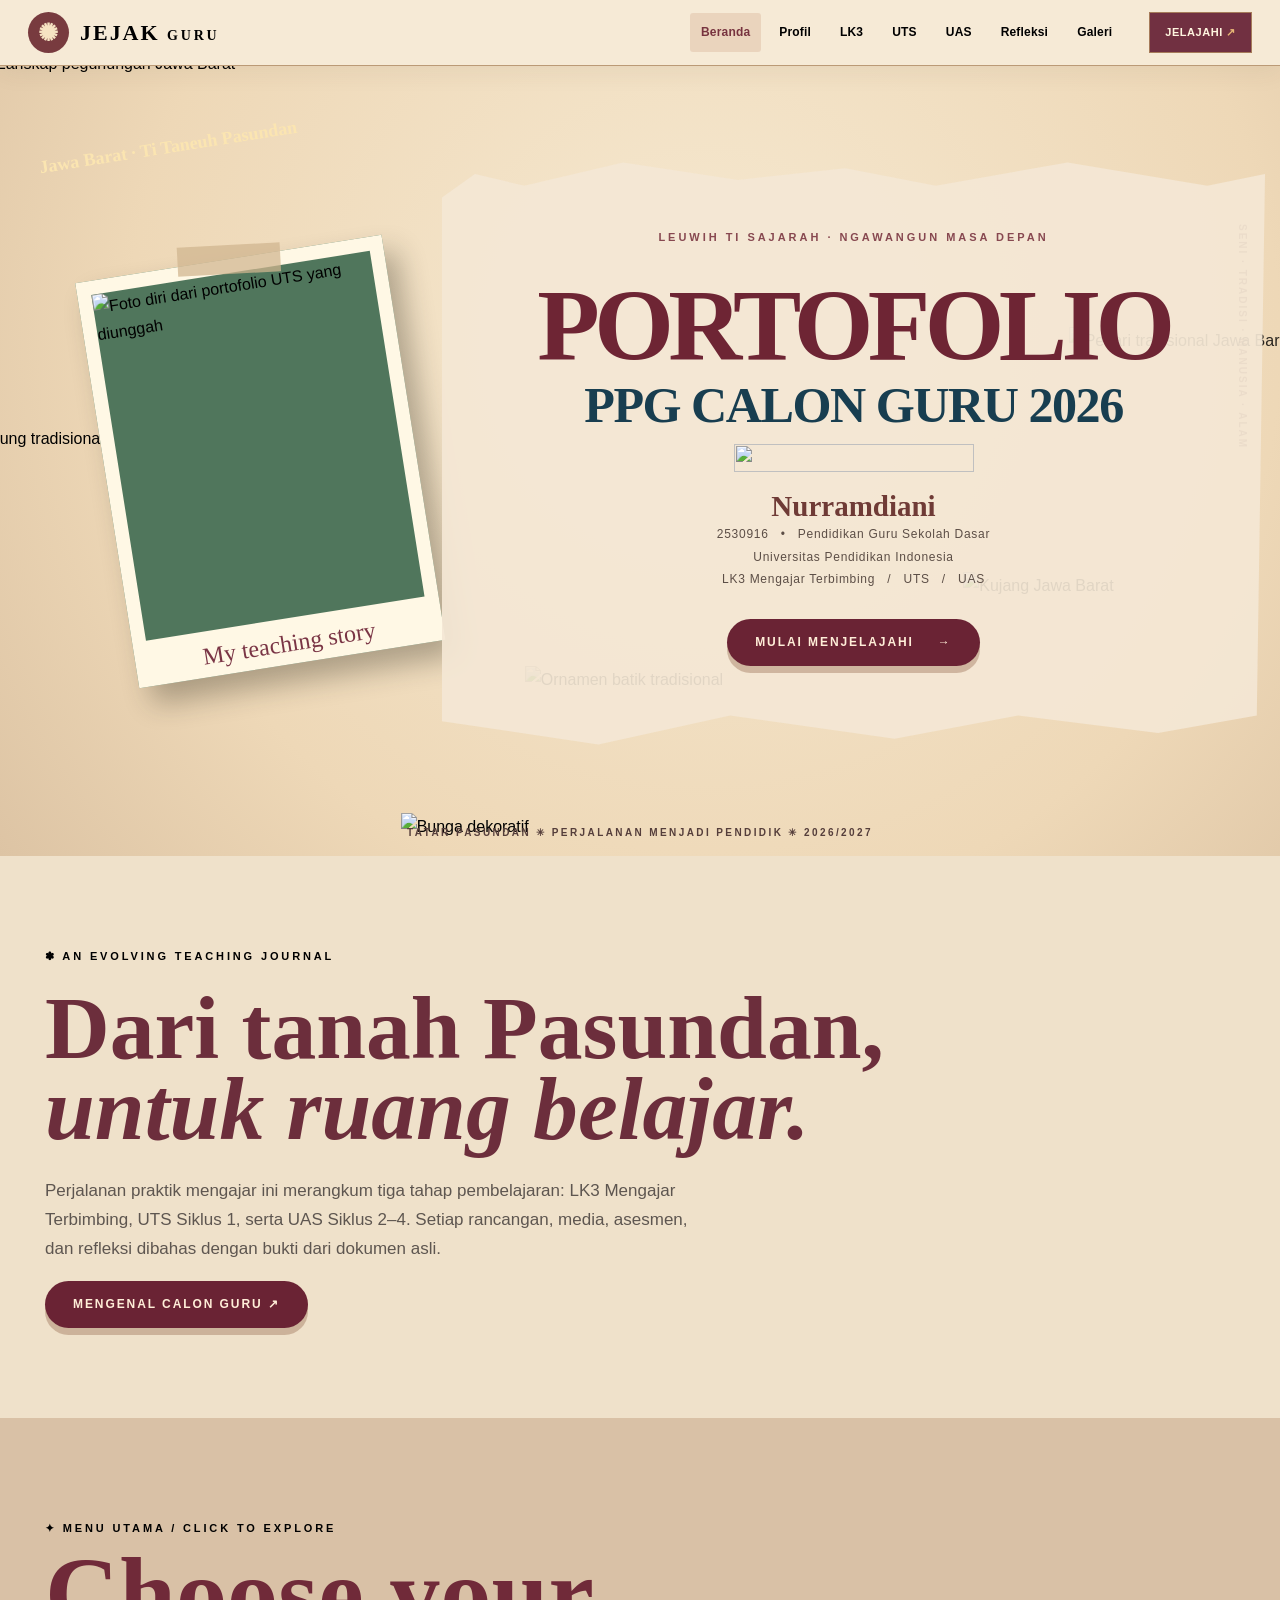
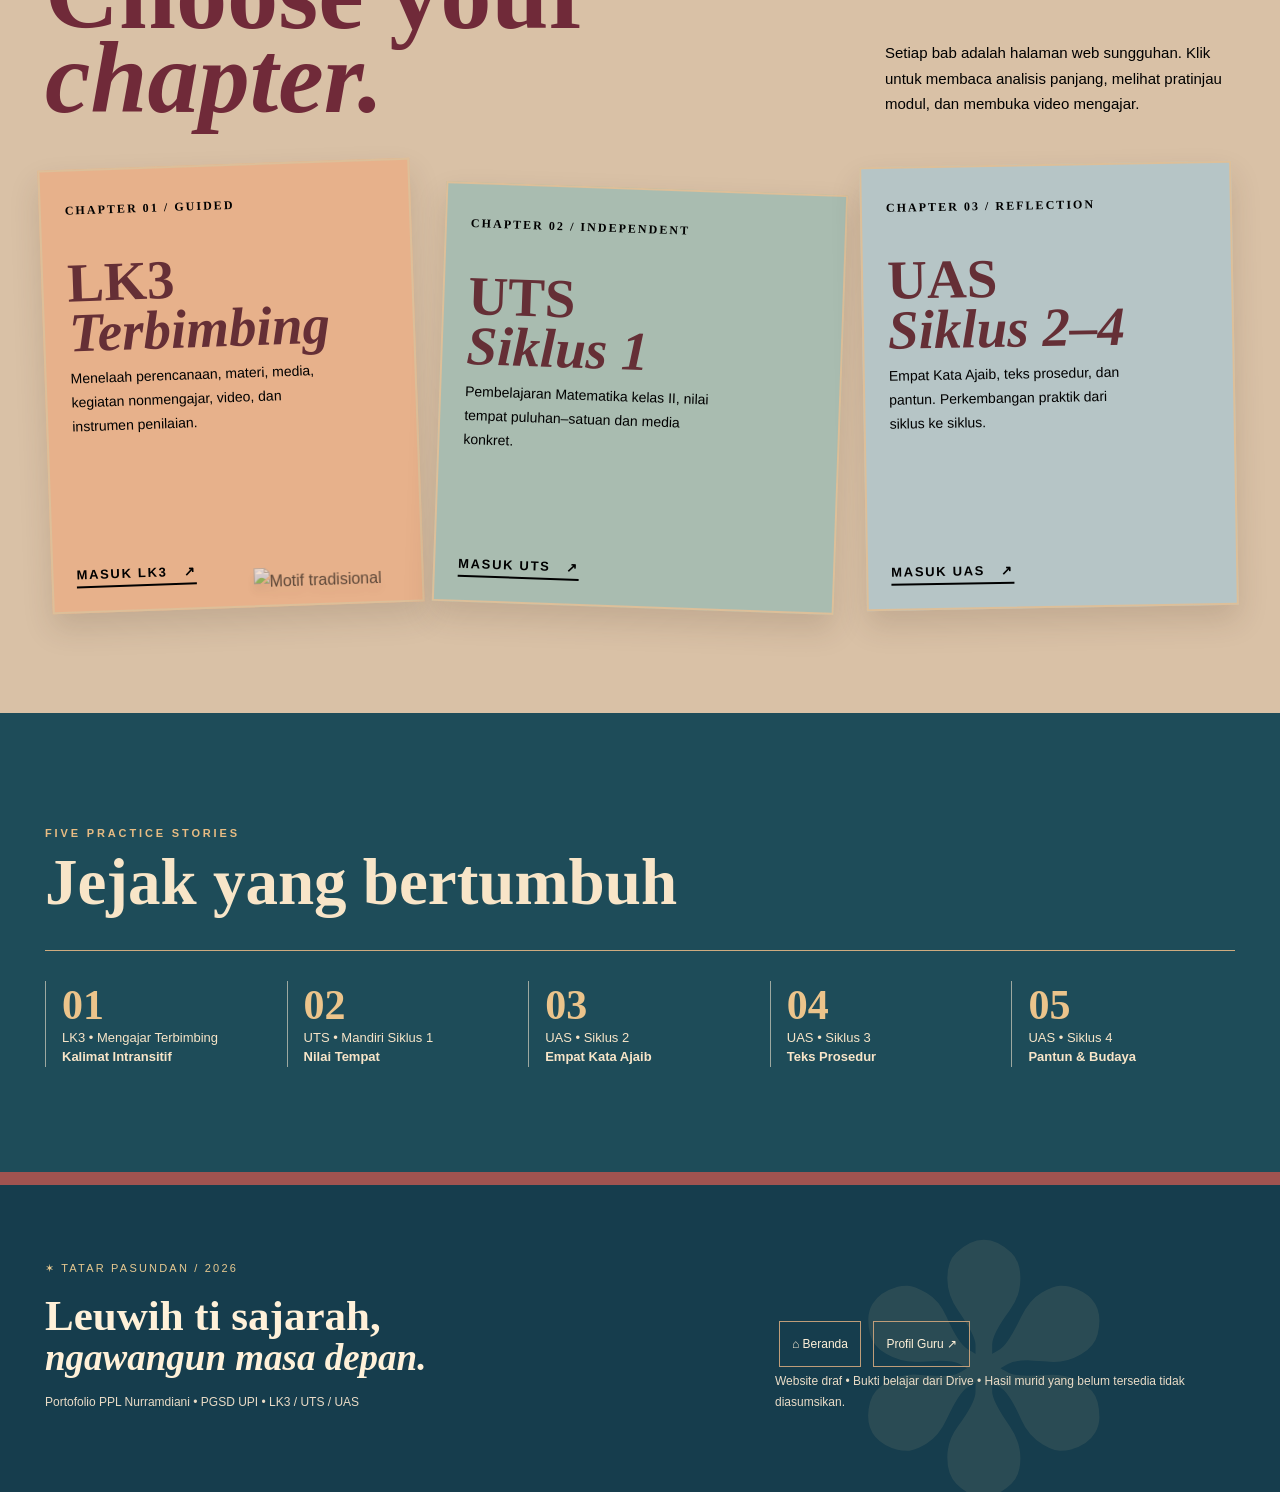
==== index.html @ 77c0ae10 "Add interactive LK3 UTS UAS portfolio site" ====
<!DOCTYPE html><html lang="id"><head><meta charset="utf-8"><meta name="viewport" content="width=device-width,initial-scale=1"><meta name="theme-color" content="#713041"><title>E-Portofolio Sunda LK3 UTS UAS | Nurramdiani</title><style>0,600;0,700;1,500;1,600;1,700&family=DM+Sans:wght@400;500;600;700;800&family=Caveat:wght@500;600;700&display=swap');
:root{--ink:#243a3d;--maroon:#713041;--red:#934d4a;--parch:#f4e6cf;--paper:#fbf3e5;--gold:#ca9f61;--teal:#0e5261;--sage:#91a48b;--navy:#183f54}*{box-sizing:border-box}html{scroll-behavior:smooth;scroll-padding-top:108px}body{margin:0;background:#e9d8c0;color:var(--ink);font-family:'DM Sans',Arial,sans-serif;line-height:1.7}a{color:inherit}button{cursor:pointer;font:inherit}h1,h2,h3,p{margin-top:0}h1,h2,h3{line-height:1.12}h1,h2{font-family:'Cormorant Garamond',Georgia,serif}.container{width:min(1190px,calc(100% - 64px));margin:auto}.masthead{position:sticky;z-index:100;top:0;background:#f7ebd8ef;border-bottom:1px solid #bb9a76;backdrop-filter:blur(15px);box-shadow:0 7px 25px #50372711}.nav-head{max-width:1420px;margin:auto;padding:12px 28px;display:flex;align-items:center;gap:26px}.site-brand{display:flex;align-items:center;gap:11px;font:700 22px Georgia,serif;text-decoration:none;letter-spacing:.09em;color:var(--maroon);white-space:nowrap}.site-brand small{color:var(--navy);font-size:14px;letter-spacing:.2em}.brand-symbol{width:41px;height:41px;border-radius:50%;display:grid;place-items:center;color:#f6e3c2;background:#783b3f;border:2px solid var(--gold);font-size:24px}.top-links{display:flex;margin-left:auto;align-items:center;gap:7px}.top-links a{font-size:12px;text-decoration:none;padding:9px 11px;border-radius:3px;letter-spacing:.015em;font-weight:700}.top-links a:hover,.top-links a.on{background:#ead4bd;color:#77333f}.nav-explore{font-weight:800;font-size:11px;letter-spacing:.05em;color:white;background:var(--maroon);padding:10px 15px;text-decoration:none;white-space:nowrap;border:1px solid #a67b5a}.nav-explore span{color:#e8b776}.mobile-toggle{display:none}.read-progress{height:3px;background:#b87a5e;transform-origin:left;transform:scaleX(0);position:fixed;z-index:200;left:0;right:0;top:66px;pointer-events:none}.site-footer{background:#163d4d;color:#fff1d9;padding:68px max(34px,calc((100vw - 1190px)/2));display:flex;gap:55px;justify-content:space-between;position:relative;overflow:hidden;border-top:13px solid #a05350}.site-footer:after{content:'✽';position:absolute;right:12%;top:-100px;font-size:340px;color:#e4cb9755;opacity:.3}.site-footer h3{font:600 43px/.93 'Cormorant Garamond',serif;margin:16px 0}.site-footer em{font-size:37px}.site-footer p{font-size:12px;max-width:460px;color:#eadcc7}.stamp{font-size:11px;letter-spacing:.2em;color:#e7c990}.footer-right{align-self:end;z-index:2}.footer-right a{display:inline-block;padding:12px;border:1px solid #bf9d79;text-decoration:none;font-size:12px;margin:4px}.back-top{position:fixed;bottom:24px;right:23px;z-index:40;width:45px;height:45px;border:1px solid #caac7a;background:var(--maroon);color:#fff4dc;border-radius:50%;font-size:22px;box-shadow:0 5px 18px #0003;opacity:0;pointer-events:none;transition:.25s}.back-top.visible{opacity:1;pointer-events:auto}
/* Cover: foreground elements taken separately from supplied Sunda PPTX */
.cover{min-height:min(790px,calc(100vh - 66px));position:relative;overflow:hidden;background:radial-gradient(circle at 55% 35%,#f6e9d1 0,#eed8b7 66%,#ddc4a4 100%);border-bottom:15px solid var(--maroon);isolation:isolate}.cover:before{content:'';position:absolute;inset:0;pointer-events:none;opacity:.27;background-image:url('assets/visual-01.webp');background-size:cover;z-index:-1}.cv-img{position:absolute;pointer-events:none;object-fit:contain}.cv-mountains{width:43%;left:-1.5%;top:-2%;max-height:370px;z-index:-1}.cv-cloud{width:42%;right:-1%;top:-4%;z-index:-1}.cv-angklung{left:-4.4%;bottom:-2.5%;height:57%;max-width:25%;z-index:1}.cv-dancer{right:-1%;bottom:-3%;height:70%;max-width:25%;z-index:1;opacity:.83}.cv-building{left:0;bottom:-4%;width:27%;z-index:1}.cv-flower{left:31.3%;bottom:2%;width:14%;max-height:240px;z-index:5}.cv-kujang{right:13%;bottom:1%;height:35%;z-index:1}.cv-batik{right:28%;bottom:-2%;width:31%;height:26%;z-index:0;object-fit:cover;mix-blend-mode:multiply}.cv-edge{position:absolute;top:9%;left:3%;font:600 18px 'Caveat',cursive;color:#fbe5b1;transform:rotate(-9deg);z-index:5}.cover-content{max-width:1330px;min-height:730px;display:grid;grid-template-columns:35% 65%;align-items:center;padding:90px 30px 45px;margin:auto;position:relative;z-index:3}.cover-portrait{width:310px;height:410px;max-width:90%;transform:rotate(-9deg) translate(15px,10px);border:14px solid #fff8e5;border-bottom-width:46px;background:#50765c;box-shadow:12px 18px 28px #2b271b55;position:relative;margin:auto}.cover-portrait:before{content:'';position:absolute;top:-28px;left:32%;height:29px;width:103px;background:#d1b68fbb;transform:rotate(6deg);z-index:2}.cover-portrait img{width:100%;height:100%;object-fit:cover;object-position:center}.cover-portrait figcaption{position:absolute;left:0;right:0;bottom:-39px;font:24px 'Caveat',serif;color:#7a3545;text-align:center}.cover-copy{position:relative;text-align:center;padding:35px 20px 54px;isolation:isolate}.cover-copy:before{position:absolute;content:'';inset:-25px -15px;background:#f5e8d5eb;z-index:-1;clip-path:polygon(0 6%,4% 2%,10% 4%,22% 0,36% 3%,49% 1%,60% 4%,76% 0,93% 4%,100% 2%,99% 95%,87% 98%,70% 95%,55% 99%,35% 95%,19% 100%,0 96%)}.cover-copy .kicker{font:700 11px 'DM Sans',sans-serif;letter-spacing:.27em;color:#874850}.cover-copy h1{font:700 clamp(65px,8vw,126px)/.8 'Cormorant Garamond',Georgia,serif;color:#6e2534;letter-spacing:-.055em;margin:35px 0 3px}.cover-copy h1 strong{display:block;font-weight:600;color:#183e50;font-size:.49em;line-height:1.1;letter-spacing:-.03em;margin-top:11px}.divider-art{height:28px;width:240px;max-width:80%;margin:8px auto 18px;object-fit:contain}.cover-name{font:600 29px 'Cormorant Garamond',serif;color:#6f3b36;margin:0}.cover-line{font-size:12px;line-height:1.9;margin:0;color:#5c4e46;letter-spacing:.06em}.primary-button{display:inline-flex;align-items:center;justify-content:center;gap:24px;background:#6a2334;color:#ffeed8;border:2px solid var(--gold);font-weight:700;text-decoration:none;border-radius:50px;padding:13px 28px;font-size:12px;letter-spacing:.16em;box-shadow:0 7px 0 #976d5266;transition:transform .2s}.primary-button:hover{transform:translateY(-4px)}.cover-copy .primary-button{margin-top:28px}.cover-stamp{position:absolute;right:2.5%;top:20%;font:700 10px/1.1 'DM Sans',sans-serif;letter-spacing:.2em;color:#81594a;writing-mode:vertical-rl}.cover-ribbon{position:absolute;bottom:15px;left:50%;transform:translateX(-50%);font-size:10px;letter-spacing:.24em;font-weight:700;color:#553e3b;z-index:6}
/* Homepage: real magazine-style chapters */
.section-kicker{font-size:11px;font-weight:800;letter-spacing:.26em;color:var(--maroon);text-transform:uppercase}.intro-section{position:relative;padding:85px 0 90px;background:#efe1ca;overflow:hidden}.intro-section h2{font-size:clamp(54px,7vw,90px);line-height:.9;color:#6c2e3c;margin:20px 0 28px}.intro-section h2 em{color:var(--teal)}.intro-section .intro-line{max-width:650px;font-size:17px;color:#5e5650}.intro-section .side-image{position:absolute;width:360px;right:-65px;bottom:-55px;opacity:.6;transform:rotate(-8deg)}.chapter-board{padding:95px 0 105px;position:relative;overflow:hidden;background:#d9c1a6}.chapter-board:before{content:'';position:absolute;inset:0;background:url('assets/visual-02.webp') center/cover;opacity:.25}.chapter-board .container{position:relative;z-index:2}.board-top{display:flex;align-items:end;justify-content:space-between;gap:40px;margin-bottom:32px}.board-top h2{font-size:clamp(56px,8vw,106px);line-height:.82;color:#702a39;margin:12px 0}.board-top p{max-width:350px;font-size:15px}.chapter-cards{display:grid;grid-template-columns:1fr 1.08fr 1fr;gap:22px}.chapter-card{display:block;text-decoration:none;min-height:420px;padding:24px;position:relative;overflow:hidden;isolation:isolate;transition:transform .25s;box-shadow:0 15px 30px #3b281d25;border:2px solid #ddbf99}.chapter-card:hover{transform:translateY(-8px) rotate(0deg)!important}.chapter-card:nth-child(1){background:#e7b18b;transform:rotate(-2deg)}.chapter-card:nth-child(2){background:#a9bcb0;transform:rotate(2deg);margin-top:24px}.chapter-card:nth-child(3){background:#b6c5c6;transform:rotate(-1deg)}.chapter-card .card-no{font:700 12px 'DM Sans';letter-spacing:.17em;position:relative;z-index:3}.chapter-card h3{font:700 clamp(46px,4.3vw,70px)/.9 'Cormorant Garamond',Georgia,serif;color:#652f36;margin:36px 0 10px;position:relative;z-index:3}.chapter-card h3 em{color:var(--navy)}.chapter-card p{font-size:14px;max-width:245px;position:relative;z-index:3}.chapter-card .card-arrow{position:absolute;bottom:23px;left:23px;font-size:13px;letter-spacing:.13em;font-weight:800;z-index:3;border-bottom:2px solid currentColor}.chapter-card img{position:absolute;object-fit:contain;pointer-events:none;opacity:.85}.chapter-card:nth-child(1) img{right:-34px;bottom:10px;width:55%;filter:drop-shadow(0 8px 4px #573d251b)}.chapter-card:nth-child(2) img{right:-38px;bottom:-35px;width:75%}.chapter-card:nth-child(3) img{right:-56px;bottom:-28px;width:81%}.timeline-section{background:#1e4c59;color:#f8e5c8;padding:105px 0;position:relative;overflow:hidden}.timeline-section:before{content:'';position:absolute;width:450px;height:450px;right:-160px;top:-140px;background:url('assets/visual-03.webp') center/contain no-repeat;opacity:.62}.timeline-section h2{font:600 65px 'Cormorant Garamond';margin:0 0 30px}.timeline{border-top:1px solid #cfab7f;display:grid;grid-template-columns:repeat(5,1fr);gap:18px;padding-top:30px}.timeline a{text-decoration:none;border-left:1px solid #9da8a0;padding:0 16px}.timeline a b{font:600 42px 'Cormorant Garamond';display:block;color:#ecc48b}.timeline a span{font-size:13px;line-height:1.45;display:block}.timeline a:hover{color:#f4bd73}
/* Overview */
.overview-hero{position:relative;min-height:390px;overflow:hidden;display:flex;align-items:center;background:#ded6bf}.overview-hero:before{content:'';position:absolute;inset:0;background:url('assets/visual-04.webp') center/cover;opacity:.37}.overview-hero .container{position:relative;z-index:2;padding:82px 0}.overview-hero h1{font-size:clamp(64px,9vw,121px);color:#762d3d;line-height:.84;margin:20px 0}.overview-hero h1 em{color:#1c5260;font-size:.76em}.overview-hero p{max-width:650px}.overview-cloud{position:absolute;right:-70px;top:-120px;width:min(42vw,600px);opacity:.7}.overview-menu{padding:70px 0 100px;background:#f0e0c7}.overview-menu .menu-grid{display:grid;grid-template-columns:repeat(2,1fr);gap:24px}.overview-menu .menu-tile{text-decoration:none;background:#fff4de;border:1px solid #b79a70;min-height:230px;position:relative;display:flex;align-items:start;flex-direction:column;padding:25px 28px;box-shadow:6px 8px 0 #8c6a4a26;transition:transform .2s;overflow:hidden}.overview-menu .menu-tile:hover{transform:translateY(-5px)}.overview-menu .menu-tile::before{content:'';position:absolute;inset:0 0 auto;height:13px;background:repeating-linear-gradient(90deg,#aa5e5f 0 19px,#d9b19d 19px 38px)}.menu-tile .tile-n{font:700 12px 'DM Sans';color:#a65a4e;margin-top:17px}.menu-tile h3{font:600 47px/.92 'Cormorant Garamond';color:#742d3d;margin:15px 0 12px;max-width:380px}.menu-tile p{font-size:14px;color:#46534e;max-width:375px}.menu-tile img{position:absolute;width:105px;right:-10px;bottom:-13px;opacity:.7}.overview-explainer{background:#1b4c58;padding:55px 0;color:#f6e5cc}.overview-explainer .container{display:grid;grid-template-columns:1fr 1fr;gap:60px}.overview-explainer h2{font-size:50px}.overview-explainer p{font-size:15px}
/* Long article pages */
.detail-hero{position:relative;min-height:440px;overflow:hidden;background:linear-gradient(120deg,#c6d2c6,#e8d9bf);isolation:isolate}.detail-hero:before{content:'';position:absolute;inset:0;background:url('assets/visual-05.webp') center/cover;z-index:-2;opacity:.21}.detail-hero .container{position:relative;z-index:2;padding:46px 0 58px}.detail-rose{background:linear-gradient(125deg,#e9c5bd,#e8d9c4)}.detail-blue{background:linear-gradient(125deg,#bfcfd3,#efe0c4)}.detail-gold{background:linear-gradient(125deg,#e3c59c,#e6dbc4)}.detail-teal{background:linear-gradient(125deg,#b9c8c1,#e9d5b8)}.detail-sage{background:linear-gradient(125deg,#c9d0ad,#e8ddc2)}.breadcrumb{font-size:11px;letter-spacing:.09em;color:#705852;margin-bottom:42px}.breadcrumb a{text-decoration:none;border-bottom:1px solid #9d7866}.breadcrumb span{padding:0 12px}.kicker{font-size:11px;font-weight:800;letter-spacing:.25em;color:#793943}.detail-hero h1{font-size:clamp(76px,9.7vw,140px);line-height:.72;letter-spacing:-.025em;color:#713041;margin:28px 0 34px}.detail-hero h1 em{color:#194a57;font-size:.67em}.detail-hero p{font:600 24px 'Cormorant Garamond';color:#485855}.hero-pills{display:flex;flex-wrap:wrap;gap:9px}.hero-pills span{font-size:11px;font-weight:800;letter-spacing:.06em;padding:7px 13px;border:1px solid #ac8f72;background:#f6efdd99}.detail-photo img{position:absolute;z-index:0;pointer-events:none}.cloud-corner{right:-120px;top:-100px;width:min(50vw,670px);opacity:.65}.flower-corner{right:20px;bottom:-55px;width:200px;opacity:.9}.article-nav{display:flex;gap:10px;flex-wrap:wrap;padding:19px max(30px,calc((100vw - 1190px)/2));background:#723744;color:#fff4e6;border-top:2px solid #d0a777;border-bottom:5px solid #c69863}.detail-tab{font-size:12px;text-transform:uppercase;font-weight:800;letter-spacing:.08em;display:inline-block;text-decoration:none;padding:10px 13px;border:1px solid #d8a999}.detail-tab.active,.detail-tab:hover{background:#f2e6d0;color:#69313e}.reading-layout{display:grid;grid-template-columns:minmax(0,1fr) 267px;gap:55px;max-width:1190px;margin:0 auto;padding:67px 0 100px}.reading-main{min-width:0}.side-toc{position:sticky;top:100px;background:#f9edda;border:1px solid #c7a782;padding:23px;max-height:calc(100vh - 120px);overflow:auto}.side-toc-label{font-size:10px;letter-spacing:.18em;color:#974b44;font-weight:800;display:block;margin-bottom:16px}.side-toc a{display:block;padding:10px 0;border-bottom:1px dashed #d4bda3;text-decoration:none;font-size:12px;line-height:1.45;font-weight:700}.side-toc a span{color:#bd7b55;font:700 13px 'DM Sans';padding-right:7px}.side-toc a:hover{color:#a34848}.aside-decor{padding:35px 5px;text-align:center;font:600 27px 'Caveat';color:#834d43}.aside-motif{width:90%;display:block;margin:auto}.factsheet{padding:29px 30px;margin:0 0 53px;background:#f3e9d8;border:1px solid #ad9677;box-shadow:7px 8px 0 #bfa78844}.facts-title{font-size:10px;font-weight:800;letter-spacing:.16em;color:#803949;display:block;margin-bottom:14px}.fact-grid{display:grid;grid-template-columns:1fr 1fr;gap:12px}.fact-grid div{border-bottom:1px solid #c7b397;padding-bottom:11px}.fact-grid span{display:block;font-size:11px;color:#7d6761}.fact-grid b{font-size:14px;color:#253e48}.document-block{margin-bottom:75px}.document-head h2{font-size:clamp(46px,5.5vw,70px);margin:12px 0;color:#743541}.document-head h2 em{color:#174e59}.document-head p{font-size:15px;max-width:700px;color:#6a6259}.eyebrow-small{font-size:11px;letter-spacing:.17em;font-weight:800;color:#94524e}.viewer-shell{border:1px solid #af9c83;background:#f7ead5;box-shadow:10px 12px 0 #ab8d6e55;padding:10px}.viewer-top{display:flex;justify-content:space-between;gap:10px;align-items:center;background:#173e4e;color:#fff3df;padding:12px 17px;font-size:11px;letter-spacing:.04em}.viewer-top span{color:#dfa87b;white-space:nowrap}.viewer-top b{font-size:11px}.viewer-top a{color:#fff1d2;text-decoration:none;border-bottom:1px solid #dcc394;white-space:nowrap}.viewer-shell iframe{width:100%;height:660px;border:0;display:block;background:white}.doc-caption{display:flex;justify-content:space-between;gap:15px;font-size:10px;letter-spacing:.12em;color:#7d695f;margin-top:17px}.evidence-mini{background:#f2dfc8;padding:26px 30px;border:1px solid #d1b08d;margin-bottom:50px}.evidence-mini>span{font-size:11px;font-weight:800;letter-spacing:.16em;color:#874a46}.evidence-mini p{margin:7px 0 15px;font-size:14px}.evidence-links{display:flex;gap:9px;flex-wrap:wrap}.evidence-links a{font-size:11px;padding:9px 13px;background:#fff7e8;text-decoration:none;border:1px solid #c5a989}.reading-intro{margin:0 0 35px}.reading-eyebrow{font-size:11px;letter-spacing:.18em;font-weight:800;color:#8a3c49}.reading-intro h2{font-size:clamp(50px,6vw,76px);color:#73333f;margin:15px 0}.reading-intro p{font-size:15px;color:#6b5f55}.long-note{display:grid;grid-template-columns:85px minmax(0,1fr);border-top:1px solid #b19a80;padding:38px 0 45px;position:relative;scroll-margin-top:100px}.note-ordinal{font:700 59px 'Cormorant Garamond';color:#aa725e;line-height:1}.note-copy h3{font:700 42px/1 'Cormorant Garamond';color:#713744;margin:6px 0 22px}.note-copy p{font-size:15px;line-height:1.9;margin-bottom:17px;max-width:735px}.pull-quote{border-left:5px solid #b17957;background:#f8e7ce;padding:24px 31px;margin:30px 0}.pull-quote span{display:block;font-size:10px;letter-spacing:.16em;color:#8c4d45;font-weight:800}.pull-quote strong{display:block;font:italic 27px/1.26 'Cormorant Garamond',serif;margin-top:12px;color:#6f3a42}.note-final{background:#224b58;color:#f4e6d2;padding:34px 40px;margin:45px 0 70px}.note-final span{font-size:11px;font-weight:800;letter-spacing:.15em;color:#e4be85}.note-final h3{font:700 38px 'Cormorant Garamond';margin:15px 0}.note-final p{font-size:14px;max-width:750px;line-height:1.75}.reading-next{display:flex;justify-content:space-between;gap:10px;max-width:1190px;margin:0 auto 70px;padding:0 0 24px}.reading-next a{background:#f6ead8;border:1px solid #b69777;font-size:12px;text-decoration:none;padding:13px 18px;font-weight:800;letter-spacing:.07em}.reading-next a:hover{background:#723744;color:#fff7ec}.video-layout{max-width:1190px;margin:65px auto;display:grid;grid-template-columns:1.08fr .92fr;gap:35px}.media-display{background:#173e4d;padding:13px;align-self:start;position:sticky;top:90px}.video-bar,.video-footer{font-size:11px;font-weight:700;color:#f4e5d4;display:flex;justify-content:space-between;gap:8px;padding:9px 7px}.media-display iframe{width:100%;border:0;aspect-ratio:16/9;display:block}.video-footer a{color:#ffdfa9}.video-notes{background:#fbf3e5;border:1px solid #ceb397;padding:28px}.video-notes h2{font-size:48px;color:#763445;margin:16px 0}.video-notes h2 em{color:#175464}.video-notes>p,.video-row p{font-size:13px;line-height:1.8;color:#534f49}.video-row{border-top:1px dashed #c4a88b;padding:16px 0}.video-row h3{font:700 25px 'Cormorant Garamond';color:#803d47;margin:0 0 9px}
/* Profile/Reflection/Gallery */
.editorial-page{background:#efddc1;padding:80px 0 100px;position:relative;overflow:hidden}.editorial-page:before{position:absolute;content:'';right:-100px;top:-50px;width:540px;height:290px;background:url('assets/visual-06.webp') center/contain no-repeat;opacity:.42}.editorial-page h1{font-size:clamp(72px,9vw,125px);line-height:.83;color:#753744;max-width:940px;margin:20px 0 35px;position:relative}.editorial-page h1 em{color:#194d5c}.editorial-page .subline{font:600 27px 'Cormorant Garamond';position:relative;max-width:710px}.story-grid{display:grid;grid-template-columns:1fr .75fr;gap:55px;margin-top:50px}.story-paper{background:#faf2df;padding:43px;border:1px solid #b9a083;box-shadow:12px 15px 0 #d6bfa1}.story-paper h2{font-size:46px;color:#743744}.story-paper p{font-size:15px;line-height:1.95}.identity-photo{width:100%;background:#fff1db;padding:15px 15px 50px;transform:rotate(3deg);box-shadow:8px 13px 0 #744a3b36;align-self:start}.identity-photo img{width:100%;max-height:440px;object-fit:cover}.identity-photo em{display:block;text-align:center;color:#7c4248;font:600 29px 'Caveat';margin-top:8px}.identity-grid{display:grid;grid-template-columns:1fr 1fr;gap:15px;margin-top:42px}.identity-grid div{border-bottom:1px solid #b2a08c;padding:10px 2px}.identity-grid small{font-size:11px;color:#885b4d;display:block}.identity-grid b{font-size:13px}.reflection-grid{display:grid;grid-template-columns:1fr 1fr;gap:20px}.reflection-card{padding:34px;background:#f9efdc;border-top:9px solid #8c3e48;box-shadow:6px 6px 0 #c4a68b}.reflection-card:nth-child(even){border-top-color:#175062}.reflection-card small{font-size:10px;letter-spacing:.2em;font-weight:800;color:#9e5448}.reflection-card h2{color:#75363f;font-size:37px;margin:10px 0 15px}.reflection-card p{font-size:14px}.gallery-grid{display:grid;grid-template-columns:repeat(3,1fr);gap:25px;margin-top:44px}.gallery-tile{background:#f9eedd;padding:15px 15px 50px;transform:rotate(-1deg);box-shadow:6px 9px 0 #69503d24}.gallery-tile:nth-child(even){transform:rotate(2deg)}.gallery-picture{aspect-ratio:4/3;background:#a4bcb1;display:flex;flex-direction:column;align-items:center;justify-content:center;gap:12px;color:#315667}.gallery-picture span{font-size:55px}.gallery-tile h3{font:700 28px 'Cormorant Garamond';text-align:center;margin:18px 0 0;color:#713a44}.subtle-warn{border-left:6px solid #bf8c5a;background:#f8f0dc;padding:22px 29px;font-size:13px;margin:28px 0;color:#68544b}
@media(max-width:1040px){.nav-head{gap:12px;padding:11px 16px}.top-links{gap:2px}.top-links a{padding:8px;font-size:11px}.nav-explore{display:none}.reading-layout{padding:45px 24px;grid-template-columns:minmax(0,1fr) 200px;gap:22px}.side-toc{padding:15px}.side-toc a{font-size:11px}.chapter-card h3{font-size:50px}.cover-content{grid-template-columns:37% 63%}.cover-portrait{width:250px;height:355px}.cover-copy h1{font-size:clamp(66px,8vw,94px)}}
@media(max-width:760px){html{scroll-padding-top:70px}.container{width:min(100% - 36px,560px)}.mobile-toggle{display:block;margin-left:auto;border:1px solid #bd9f85;background:#fbf0de;color:#713744;padding:6px 10px;border-radius:3px;font-size:19px}.top-links{position:absolute;left:0;right:0;top:66px;background:#f9edda;padding:12px;display:none;flex-direction:column;align-items:stretch;border-bottom:2px solid #aa8768}.top-links.open{display:flex}.top-links a{font-size:13px;padding:9px 15px}.nav-head{height:66px}.read-progress{top:66px}.cover{min-height:850px}.cover-content{display:flex;flex-direction:column;align-items:center;justify-content:center;min-height:835px;padding:87px 24px 85px;gap:20px}.cover-portrait{width:170px;height:218px;border-width:8px;border-bottom-width:31px;margin:0;transform:rotate(-6deg)}.cover-portrait figcaption{bottom:-28px;font-size:16px}.cover-copy{width:100%;padding:19px 14px 28px}.cover-copy h1{font-size:clamp(63px,13vw,87px);margin:20px 0}.cover-copy h1 strong{font-size:.42em}.cover-copy .kicker{font-size:9px;letter-spacing:.14em}.cover-name{font-size:24px}.cover-line{font-size:10px}.cover-copy .primary-button{margin-top:16px}.cv-angklung{left:-8%;width:34%;height:35%;max-width:34%}.cv-dancer{height:41%;right:-18%;max-width:48%;opacity:.4}.cv-kujang{height:18%}.cv-mountains{width:75%;height:20%}.cv-cloud{width:75%;top:6%}.cv-flower{left:1%;width:21%;bottom:4%}.cv-batik{width:46%;right:0;bottom:0}.cv-building{width:44%}.cv-edge{font-size:14px}.cover-ribbon{font-size:8px;letter-spacing:.04em;white-space:nowrap}.intro-section,.chapter-board,.timeline-section{padding:60px 0}.intro-section h2{font-size:63px}.chapter-cards,.chapter-board .board-top,.timeline,.overview-menu .menu-grid,.story-grid,.reflection-grid,.gallery-grid,.overview-explainer .container{grid-template-columns:1fr}.board-top{display:block}.chapter-card{min-height:320px;transform:none!important;margin:0!important}.chapter-card h3{font-size:65px}.chapter-card img{width:45%!important}.timeline{display:grid;gap:13px}.timeline a{padding:8px 14px}.overview-hero{min-height:320px}.overview-hero h1{font-size:75px}.overview-menu{padding:46px 0}.overview-menu .menu-tile{min-height:210px}.detail-hero{min-height:360px}.detail-hero h1{font-size:clamp(73px,15vw,105px)}.detail-hero .container{padding:38px 0 50px}.breadcrumb{margin-bottom:28px}.detail-hero p{font-size:20px}.cloud-corner{width:75vw;right:-120px}.flower-corner{width:125px}.article-nav{padding:12px 18px;gap:6px}.detail-tab{font-size:10px;padding:8px}.reading-layout{display:block;padding:40px 18px}.reading-layout aside{display:none}.viewer-shell iframe{height:460px}.viewer-top{font-size:8px;padding:10px}.viewer-top b{font-size:8px}.document-head h2,.reading-intro h2{font-size:55px}.reading-intro h2{line-height:.9}.long-note{grid-template-columns:52px 1fr;padding:27px 0 35px}.note-ordinal{font-size:46px}.note-copy h3{font-size:36px}.note-copy p{font-size:14px}.fact-grid{grid-template-columns:1fr 1fr}.factsheet{padding:20px}.video-layout{grid-template-columns:1fr;display:block;margin:32px 18px}.media-display{position:relative;top:0}.video-notes{margin-top:18px}.reading-next{gap:6px;margin:0 18px 50px}.reading-next a{font-size:9px;padding:9px}.editorial-page{padding:55px 0 70px}.editorial-page h1{font-size:65px}.story-paper{padding:29px}.identity-photo{max-width:340px;margin:auto}.site-footer{padding:45px 20px;display:block}.site-footer h3{font-size:38px}.site-footer em{font-size:30px}.footer-right{margin-top:35px}.gallery-grid{grid-template-columns:1fr 1fr;gap:14px}.gallery-tile{padding:7px 7px 25px}.gallery-tile h3{font-size:20px}}
@media(max-width:400px){.gallery-grid{grid-template-columns:1fr}.cover-copy h1{font-size:60px}.cover{min-height:820px}.cover-content{min-height:805px}.cover-portrait{width:155px;height:200px}}

/* Final screen-readability fixes */
.nav-explore{background:#713041!important;color:#fff5df!important}.chapter-card:nth-child(2) img{width:57%;opacity:.45;right:-43px;bottom:-80px}.chapter-card:nth-child(1) img{opacity:.6}.chapter-card:nth-child(3) img{opacity:.65}.document-snapshots{display:grid;grid-template-columns:repeat(3,minmax(0,1fr));gap:12px;margin-top:23px}.doc-snapshot{background:#fdf4e5;border:1px solid #d5b79b;padding:16px;min-height:150px;box-shadow:4px 4px 0 #b9a08738}.doc-snapshot small{display:block;font-size:10px;font-weight:800;color:#924a46;letter-spacing:.13em;margin-bottom:10px}.doc-snapshot h4{margin:0 0 7px;font:700 24px/.95 'Cormorant Garamond',Georgia,serif;color:#713744}.doc-snapshot p{margin:0;font-size:12px;line-height:1.55;color:#655851}.snap-note{font-size:12px;color:#826b5e;margin:10px 0 0}
@media(max-width:760px){.cover-copy h1{font-size:clamp(38px,11vw,55px);letter-spacing:-.075em;white-space:nowrap}.cover-copy h1 strong{font-size:.55em;letter-spacing:-.045em}.document-snapshots{grid-template-columns:1fr}.doc-snapshot{min-height:0;padding:15px}.chapter-card:nth-child(2) img{opacity:.26}}

.site-panel{display:none}.site-panel.active{display:block} .site-panel[id]{scroll-margin-top:70px}</style></head><body><header class="masthead"><div class="nav-head"><a class="site-brand" href="#page-index"><span class="brand-symbol">✺</span><span>JEJAK <small>GURU</small></span></a><button aria-expanded="false" aria-label="Buka menu" class="mobile-toggle" type="button">☰</button><nav aria-label="Navigasi utama" class="top-links"><a class="on" href="#page-index">Beranda</a><a class="" href="#page-profil">Profil</a><a class="" href="#page-lk3-index">LK3</a><a class="" href="#page-uts-index">UTS</a><a class="" href="#page-uas-index">UAS</a><a class="" href="#page-refleksi">Refleksi</a><a class="" href="#page-galeri">Galeri</a></nav><a class="nav-explore" href="#page-index__jelajahi">JELAJAHI <span>↗</span></a></div></header><div class="read-progress" id="read-progress"></div><div class="site-panel" id="page-index" data-path="index.html"><section class="cover" id="page-index__home">
<img alt="Lanskap pegunungan Jawa Barat" class="cv-img cv-mountains" loading="lazy" src="assets/visual-07.webp"/>
<img alt="Ornamen mega mendung" class="cv-img cv-cloud" loading="lazy" src="assets/visual-06.webp"/>
<img alt="Angklung tradisional" class="cv-img cv-angklung" loading="lazy" src="assets/visual-08.webp"/>
<img alt="Penari tradisional Jawa Barat" class="cv-img cv-dancer" loading="lazy" src="assets/visual-09.webp"/>
<img alt="Bangunan bersejarah Jawa Barat" class="cv-img cv-building" loading="lazy" src="assets/visual-10.webp"/>
<img alt="Bunga dekoratif" class="cv-img cv-flower" loading="lazy" src="assets/visual-11.webp"/>
<img alt="Kujang Jawa Barat" class="cv-img cv-kujang" loading="lazy" src="assets/visual-12.webp"/>
<img alt="Ornamen batik tradisional" class="cv-img cv-batik" loading="lazy" src="assets/visual-13.webp"/>
<div class="cv-edge">Jawa Barat · Ti Taneuh Pasundan</div><div class="cover-stamp">SENI · TRADISI · MANUSIA · ALAM</div><div class="cover-content"><figure class="cover-portrait"><img alt="Foto diri dari portofolio UTS yang diunggah" class="" loading="lazy" src="assets/visual-14.webp"/><figcaption>My teaching story</figcaption></figure><div class="cover-copy"><span class="kicker">LEUWIH TI SAJARAH · NGAWANGUN MASA DEPAN</span><h1>PORTOFOLIO<strong>PPG CALON GURU 2026</strong></h1><img alt="" class="divider-art" loading="lazy" src="assets/visual-15.webp"/><p class="cover-name">Nurramdiani</p><p class="cover-line">2530916   •   Pendidikan Guru Sekolah Dasar<br/>Universitas Pendidikan Indonesia<br/>LK3 Mengajar Terbimbing   /   UTS   /   UAS</p><a class="primary-button" href="#page-index__jelajahi">MULAI MENJELAJAHI <span>→</span></a></div></div><div class="cover-ribbon">TATAR PASUNDAN ✳ PERJALANAN MENJADI PENDIDIK ✳ 2026/2027</div></section><section class="intro-section"><div class="container"><span class="section-kicker">✽ An evolving teaching journal</span><h2>Dari tanah Pasundan,<br/><em>untuk ruang belajar.</em></h2><p class="intro-line">Perjalanan praktik mengajar ini merangkum tiga tahap pembelajaran: LK3 Mengajar Terbimbing, UTS Siklus 1, serta UAS Siklus 2–4. Setiap rancangan, media, asesmen, dan refleksi dibahas dengan bukti dari dokumen asli.</p><a class="primary-button" href="#page-profil">MENGENAL CALON GURU ↗</a></div><img alt="Ilustrasi tokoh budaya Sunda" class="side-image" loading="lazy" src="assets/visual-16.webp"/></section><section class="chapter-board" id="page-index__jelajahi"><div class="container"><div class="board-top"><div><span class="section-kicker">✦ MENU UTAMA / CLICK TO EXPLORE</span><h2>Choose your<br/><em>chapter.</em></h2></div><p>Setiap bab adalah halaman web sungguhan. Klik untuk membaca analisis panjang, melihat pratinjau modul, dan membuka video mengajar.</p></div><div class="chapter-cards"><a class="chapter-card" href="#page-lk3-index"><span class="card-no">CHAPTER 01 / GUIDED</span><h3>LK3<br/><em>Terbimbing</em></h3><p>Menelaah perencanaan, materi, media, kegiatan nonmengajar, video, dan instrumen penilaian.</p><img alt="Motif tradisional" class="" loading="lazy" src="assets/visual-16.webp"/><span class="card-arrow">MASUK LK3   ↗</span></a><a class="chapter-card" href="#page-uts-index"><span class="card-no">CHAPTER 02 / INDEPENDENT</span><h3>UTS<br/><em>Siklus 1</em></h3><p>Pembelajaran Matematika kelas II, nilai tempat puluhan–satuan dan media konkret.</p><img alt="Angklung" class="" loading="lazy" src="assets/visual-08.webp"/><span class="card-arrow">MASUK UTS   ↗</span></a><a class="chapter-card" href="#page-uas-index"><span class="card-no">CHAPTER 03 / REFLECTION</span><h3>UAS<br/><em>Siklus 2–4</em></h3><p>Empat Kata Ajaib, teks prosedur, dan pantun. Perkembangan praktik dari siklus ke siklus.</p><img alt="Kolase lanskap Jawa Barat" class="" loading="lazy" src="assets/visual-17.webp"/><span class="card-arrow">MASUK UAS   ↗</span></a></div></div></section><section class="timeline-section"><div class="container"><span class="section-kicker" style="color:#e8bc83">FIVE PRACTICE STORIES</span><h2>Jejak yang bertumbuh</h2><div class="timeline"><a href="#page-lk3-modul"><b>01</b><span>LK3 • Mengajar Terbimbing<br/><strong>Kalimat Intransitif</strong></span></a><a href="#page-uts-modul"><b>02</b><span>UTS • Mandiri Siklus 1<br/><strong>Nilai Tempat</strong></span></a><a href="#page-uas-uas2-modul"><b>03</b><span>UAS • Siklus 2<br/><strong>Empat Kata Ajaib</strong></span></a><a href="#page-uas-uas3-modul"><b>04</b><span>UAS • Siklus 3<br/><strong>Teks Prosedur</strong></span></a><a href="#page-uas-uas4-modul"><b>05</b><span>UAS • Siklus 4<br/><strong>Pantun &amp; Budaya</strong></span></a></div></div></section></div><div class="site-panel" id="page-profil" data-path="profil.html"><section class="editorial-page"><div class="container"><span class="section-kicker">A NOTE FROM THE TEACHER / PERSONAL STORY</span><h1>Mengenal<br/><em>Nurramdiani.</em></h1><p class="subline">Leuwih ti sajarah, ngawangun masa depan. Perjalanan menjadi guru dimulai dari keberanian untuk terus belajar.</p><div class="story-grid"><article class="story-paper"><h2>Halo, ini cerita saya.</h2><p>Saya Nurramdiani, perempuan yang terus belajar untuk bertumbuh dan menemukan versi terbaik dari dirinya. Ketertarikan saya pada dunia pendidikan membawa saya menempuh pendidikan S1 PGSD di UPI Kampus Sumedang hingga lulus pada tahun 2024, kemudian melanjutkan perjalanan melalui PPG Prajabatan PGSD di Universitas Pendidikan Indonesia.</p><p>Melalui Kampus Mengajar, pengalaman menjadi guru honorer sekaligus operator sekolah, hingga Praktik Pengalaman Lapangan, saya belajar bahwa menjadi guru bukan sekadar menyampaikan materi. Ada banyak hal yang perlu dipahami, mulai dari karakter dan kebutuhan murid hingga bagaimana menciptakan pembelajaran yang membuat mereka merasa nyaman untuk belajar dan berani mencoba.</p><p>Setiap pengalaman mengajarkan saya untuk terus memperbaiki diri. Saya ingin menjadi guru yang tidak berhenti belajar, mau mendengarkan, dan mampu memberikan pengalaman belajar yang bermakna bagi setiap anak.</p><div class="identity-grid"><div><small>Nama</small><b>Nurramdiani</b></div><div><small>Panggilan</small><b>Nurram</b></div><div><small>NIM</small><b>2530916</b></div><div><small>Program</small><b>PGSD</b></div><div><small>Domisili</small><b>Sumedang</b></div><div><small>Instagram</small><b>@Pieceof.ramm</b></div><div><small>Universitas</small><b>Universitas Pendidikan Indonesia</b></div><div><small>Sekolah PPL</small><b>SD Labschool UPI Bumi Siliwangi</b></div></div></article><figure class="identity-photo"><img alt="Foto asli dari slide cover pengguna" class="" loading="lazy" src="assets/visual-14.webp"/><em>Learning, growing, teaching ✦</em></figure></div><div class="story-grid" style="margin-top:65px"><article class="story-paper"><h2>Ruang perkuliahan</h2><p>Universitas Pendidikan Indonesia berperan sebagai institusi tempat pengembangan kompetensi profesional calon guru. Pembelajaran teoretis, pengembangan perangkat, dan refleksi praktik saling berkaitan dalam proses pendidikan ini.</p></article><article class="story-paper"><h2>Ruang praktik</h2><p>SD Labschool UPI Bumi Siliwangi menjadi tempat mendokumentasikan proses perencanaan, pelaksanaan, dan perbaikan pembelajaran dalam LK3, UTS, dan UAS.</p></article></div></div></section></div><div class="site-panel" id="page-lk3-index" data-path="lk3/index.html"><section class="overview-hero"><img alt="Ilustrasi budaya Sunda" class="overview-cloud" loading="lazy" src="assets/visual-03.webp"/><div class="container"><span class="section-kicker">The guided teaching chapter</span><h1>LK3<br/><em>Kalimat Intransitif</em></h1><p>IV / Fase B • Bahasa Indonesia • 2 × 30 menit</p></div></section><section class="overview-menu"><div class="container"><div class="board-top"><div><span class="section-kicker">✺ DAFTAR ANALISIS</span><h2>Catatan <em>belajar.</em></h2></div><p>Satu topik analisis = satu halaman panjang. Tidak perlu bolak-balik slide untuk menyelesaikan satu pembahasan.</p></div><div class="menu-grid"><a class="menu-tile" href="#page-lk3-modul"><span class="tile-n">01 / LK3 • Mengajar Terbimbing</span><h3>Analisis Modul Ajar</h3><p>CP/TP, desain, proses, refleksi dan tindak lanjut</p><img alt="Ilustrasi budaya Sunda" class="" loading="lazy" src="assets/visual-06.webp"/></a><a class="menu-tile" href="#page-lk3-materi"><span class="tile-n">02 / LK3 • Mengajar Terbimbing</span><h3>Analisis Materi Ajar</h3><p>Baca keseluruhan analisis dengan scroll dalam satu halaman</p><img alt="Ilustrasi budaya Sunda" class="" loading="lazy" src="assets/visual-11.webp"/></a><a class="menu-tile" href="#page-lk3-media"><span class="tile-n">03 / LK3 • Mengajar Terbimbing</span><h3>Analisis Media Mengajar</h3><p>Baca keseluruhan analisis dengan scroll dalam satu halaman</p><img alt="Ilustrasi budaya Sunda" class="" loading="lazy" src="assets/visual-08.webp"/></a><a class="menu-tile" href="#page-lk3-video"><span class="tile-n">04 / LK3 • Mengajar Terbimbing</span><h3>Analisis Video Mengajar</h3><p>Baca keseluruhan analisis dengan scroll dalam satu halaman</p><img alt="Ilustrasi budaya Sunda" class="" loading="lazy" src="assets/visual-09.webp"/></a><a class="menu-tile" href="#page-lk3-nonmengajar"><span class="tile-n">05 / LK3</span><h3>Analisis Kegiatan Nonmengajar</h3><p>Aktivitas sekolah dan kontribusi guru praktikan.</p></a><a class="menu-tile" href="#page-lk3-instrumen"><span class="tile-n">06 / LK3</span><h3>Instrumen Penilaian &amp; Analisis</h3><p>Rubrik formatif, sumatif, indikator, dan evaluasi instrumen.</p></a></div></div></section><section class="overview-explainer"><div class="container"><div><h2>Bukti asli di dalam halaman.</h2><p>Pratinjau modul berfungsi sebagai viewer Google Drive. Jika akses publik belum dibuka oleh pemilik, viewer akan meminta izin.</p></div><div><h2>Ruang analisis yang utuh.</h2><p>Struktur analisis tidak dipotong tiap pergantian slide. Pembaca bisa berpindah subbagian lewat daftar isi samping pada komputer.</p></div></div></section></div><div class="site-panel" id="page-lk3-modul" data-path="lk3/modul.html"><div id="page-lk3-modul__site-top"></div><section class="detail-hero detail-teal"><div class="detail-photo"><img alt="Ilustrasi budaya Sunda" class="cloud-corner" loading="lazy" src="assets/visual-06.webp"/><img alt="Ilustrasi budaya Sunda" class="flower-corner" loading="lazy" src="assets/visual-11.webp"/></div><div class="container"><div class="breadcrumb"><a class="" href="#page-index">Beranda</a> <span>/</span> <a class="" href="#page-lk3-index">LK3 • Mengajar Terbimbing</a> <span>/</span> MODUL AJAR</div><span class="kicker">THE TEACHING ARCHIVE   ·   LK3 • Mengajar Terbimbing</span><h1>Analisis<br/><em>Modul Ajar</em></h1><p>Merancang pembelajaran yang bermakna • Kalimat Intransitif</p><div class="hero-pills"><span>IV / Fase B</span><span>Bahasa Indonesia</span><span>2 × 30 menit</span></div></div></section><div class="article-nav"><a class="detail-tab active" href="#page-lk3-modul">01 / Modul</a><a class="detail-tab" href="#page-lk3-materi">02 / Materi</a><a class="detail-tab" href="#page-lk3-media">03 / Media</a><a class="detail-tab" href="#page-lk3-video">04 / Video</a></div><div class="reading-layout"><main class="reading-main"><div class="factsheet"><span class="facts-title">RENCANA PEMBELAJARAN / IDENTITAS</span><div class="fact-grid"><div><span>Materi</span><b>Kalimat Intransitif dan Penggunaan Huruf Kapital</b></div><div><span>Mata pelajaran</span><b>Bahasa Indonesia</b></div><div><span>Fase / Kelas</span><b>IV / Fase B</b></div><div><span>Alokasi waktu</span><b>2 × 30 menit</b></div></div></div><section class="document-block" id="page-lk3-modul__preview"><div class="document-head"><span class="eyebrow-small">ORIGINAL DOCUMENT / SOURCE VIEWER</span><h2>Isi modul bisa dibaca <em>langsung di sini.</em></h2><p>Geser di dalam pratinjau untuk melihat halaman-halaman PDF/Docs, bukan hanya sampul. Penampil membutuhkan koneksi internet dan izin akses Drive.</p></div><div class="viewer-shell"><div class="viewer-top"><span>● ● ●</span><b>MODUL AJAR ASLI / IV / Fase B</b><a href="https://drive.google.com/file/d/1U5wcSAiYkV3srCjnO6Ch2P-6Pmn5zgiB/view" rel="noopener" target="_blank">BUKA FILE ↗</a></div><iframe loading="lazy" referrerpolicy="no-referrer-when-downgrade" src="https://drive.google.com/file/d/1U5wcSAiYkV3srCjnO6Ch2P-6Pmn5zgiB/preview" title="Preview modul ajar asli LK3 • Mengajar Terbimbing"></iframe></div><div class="document-snapshots"><article class="doc-snapshot"><small>ISI DOKUMEN / 01</small><h4>Identitas &amp; Materi</h4><p>Fase, kelas, topik, waktu serta kondisi awal murid.</p></article><article class="doc-snapshot"><small>ISI DOKUMEN / 02</small><h4>CP, TP &amp; Alur</h4><p>Kesesuaian capaian, tujuan, strategi dan aktivitas terencana.</p></article><article class="doc-snapshot"><small>ISI DOKUMEN / 03</small><h4>Rubrik &amp; Asesmen</h4><p>Indikator penilaian, evaluasi, remedial dan pengayaan.</p></article></div><p class="snap-note">Ringkasan struktur modul untuk orientasi pembaca; pratinjau lengkap tersedia di penampil Drive di atas.</p><div class="doc-caption"><span>↗ Modul ajar</span> <span>SCROLL UNTUK MEMBACA • ZOOM MELALUI VIEWER</span></div></section><div class="reading-intro"><div class="reading-eyebrow">✧ CATATAN ANALISIS AKADEMIS</div><h2>Analisis rancangan pembelajaran</h2><p>Dibahas menurut kesesuaian CP–TP, desain, kegiatan, kekuatan, kelemahan, dan langkah berikutnya.</p></div><section class="long-note" id="page-lk3-modul__p1"><div class="note-ordinal">01</div><div class="note-copy"><h3>Kesesuaian TP dengan CP</h3><p>CP elemen Menulis mengarahkan murid untuk menyusun teks sederhana dengan rangkaian kalimat dan kaidah kebahasaan yang tepat. Tujuan pembelajaran tentang mengenali serta menulis kalimat intransitif dengan huruf kapital relevan terhadap capaian tersebut. Namun, kemampuan mengidentifikasi jenis kalimat dan menghasilkan tulisan merupakan dua bukti yang berbeda. Rubrik sebaiknya mempertahankan indikator terpisah untuk ketepatan struktur kalimat dan penggunaan huruf kapital agar kesimpulan ketercapaian tidak hanya berdasarkan jawaban lisan.</p><p>Penilaian pada bagian ini didasarkan pada komponen yang tertulis di dalam modul, terutama keterkaitan tujuan, aktivitas, penggunaan media, dan asesmen. Untuk menilai keberhasilan saat mengajar, rancangan perlu dibandingkan dengan hasil kerja murid serta catatan pelaksanaan yang dapat diperiksa.</p></div></section><section class="long-note" id="page-lk3-modul__p2"><div class="note-ordinal">02</div><div class="note-copy"><h3>Analisis Desain Pembelajaran</h3><p>Modul mengadopsi Discovery Learning melalui stimulasi, perumusan masalah, pengumpulan data, pengolahan, pembuktian, dan generalisasi. Urutannya menghubungkan pengetahuan awal unsur kalimat dengan pengamatan kalimat berobjek dan tanpa objek, lalu praktik melalui kartu kalimat dan LKPD. Alokasi 10 menit pendahuluan, 40 menit inti, dan 10 menit penutup telah dijabarkan; kendati begitu, kebutuhan membaca individual dan waktu umpan balik perlu diantisipasi.</p><p>Dari sisi evaluasi, bukti yang paling relevan ialah apakah murid dapat menunjukkan kompetensi tersebut secara mandiri. Dokumentasi perencanaan menunjukkan maksud pembelajaran; tingkat ketercapaiannya baru dapat dipastikan setelah melihat respons dan hasil asesmen asli.</p><div class="pull-quote"><span>✽ FIELD NOTES</span><strong>Dokumentasi bukan sekadar lampiran. Ia harus membantu menjelaskan alasan pedagogis di balik pilihan pembelajaran.</strong></div></div></section><section class="long-note" id="page-lk3-modul__p3"><div class="note-ordinal">03</div><div class="note-copy"><h3>Analisis Kegiatan Pembelajaran</h3><p>Pengelompokan lima kartu kalimat ke kolom “Memerlukan Objek” dan “Tidak Memerlukan Objek” menyediakan jembatan konkret sebelum istilah intransitif diperkenalkan. Spin the Wheel menawarkan variasi pemilihan peserta, tetapi hanya lima murid terpilih untuk tampil di depan. Guru perlu mengimbangi aktivitas ini dengan respons seluruh kelas, misalnya kartu jawaban individual, agar keterlibatan tidak hanya terlihat dari murid yang maju.</p><p>Penilaian pada bagian ini didasarkan pada komponen yang tertulis di dalam modul, terutama keterkaitan tujuan, aktivitas, penggunaan media, dan asesmen. Untuk menilai keberhasilan saat mengajar, rancangan perlu dibandingkan dengan hasil kerja murid serta catatan pelaksanaan yang dapat diperiksa.</p></div></section><section class="long-note" id="page-lk3-modul__p4"><div class="note-ordinal">04</div><div class="note-copy"><h3>Kelebihan RPM</h3><p>Alur kegiatan menekankan penemuan konsep, contoh dekat kehidupan murid, latihan bertahap, dan penilaian dengan observasi, LKPD, serta evaluasi individu. Rubrik formatif mencakup identifikasi kalimat, penyusunan kalimat, dan kapitalisasi; hal ini membantu mengamati proses sekaligus produk belajar. Contoh “Rani berlari di lapangan” memungkinkan guru mengaitkan struktur kalimat dengan situasi sehari-hari.</p><p>Dari sisi evaluasi, bukti yang paling relevan ialah apakah murid dapat menunjukkan kompetensi tersebut secara mandiri. Dokumentasi perencanaan menunjukkan maksud pembelajaran; tingkat ketercapaiannya baru dapat dipastikan setelah melihat respons dan hasil asesmen asli.</p></div></section><section class="long-note" id="page-lk3-modul__p5"><div class="note-ordinal">05</div><div class="note-copy"><h3>Kekurangan RPM</h3><p>Penjelasan “tidak memerlukan objek” berpotensi disalahpahami sebagai “tidak mempunyai unsur setelah predikat”. Dalam contoh yang memiliki keterangan tempat, perbedaan objek dan keterangan perlu diperjelas. Jadwal verifikasi dan penutupan relatif rapat, sementara keberhasilan pembelajaran belum dapat disimpulkan karena data nilai dan observasi pelaksanaan belum tersedia di dokumen yang terbaca.</p><p>Penilaian pada bagian ini didasarkan pada komponen yang tertulis di dalam modul, terutama keterkaitan tujuan, aktivitas, penggunaan media, dan asesmen. Untuk menilai keberhasilan saat mengajar, rancangan perlu dibandingkan dengan hasil kerja murid serta catatan pelaksanaan yang dapat diperiksa.</p></div></section><section class="long-note" id="page-lk3-modul__p6"><div class="note-ordinal">06</div><div class="note-copy"><h3>Refleksi</h3><p>Secara rancangan, kegiatan mempunyai kekuatan pada transisi dari membandingkan contoh menuju menulis mandiri. Tantangan utamanya ialah memastikan murid tidak sekadar menghafal contoh, melainkan dapat menjelaskan mengapa sebuah predikat tidak menuntut objek. Refleksi pelaksanaan, termasuk respons murid dan kecukupan waktu, masih menunggu video/transkrip serta bukti kerja murid.</p><p>Dari sisi evaluasi, bukti yang paling relevan ialah apakah murid dapat menunjukkan kompetensi tersebut secara mandiri. Dokumentasi perencanaan menunjukkan maksud pembelajaran; tingkat ketercapaiannya baru dapat dipastikan setelah melihat respons dan hasil asesmen asli.</p></div></section><section class="long-note" id="page-lk3-modul__p7"><div class="note-ordinal">07</div><div class="note-copy"><h3>Tindak Lanjut</h3><p>Tambahkan latihan kontras objek versus keterangan, contoh pasangan kalimat sederhana, dan kesempatan semua murid memberikan alasan. Gunakan hasil LKPD untuk mengelompokkan kebutuhan penguatan dan pengayaan; kumpulkan beberapa contoh jawaban anonim untuk membuktikan perubahan pemahaman. Tinjau kembali pembagian waktu verifikasi agar umpan balik tidak hanya berfokus pada jawaban benar atau salah.</p><p>Penilaian pada bagian ini didasarkan pada komponen yang tertulis di dalam modul, terutama keterkaitan tujuan, aktivitas, penggunaan media, dan asesmen. Untuk menilai keberhasilan saat mengajar, rancangan perlu dibandingkan dengan hasil kerja murid serta catatan pelaksanaan yang dapat diperiksa.</p></div></section><div class="note-final"><span>REFLEKSI &amp; BUKTI</span><h3>Yang masih perlu dikonfirmasi</h3><p>Penilaian ini meninjau kualitas dokumen dan desain. Bukti pelaksanaan, rekap asesmen, respons individual, dan catatan guru pembimbing diperlukan agar pernyataan keberhasilan dapat diuji secara bertanggung jawab.</p></div></main><aside><div class="side-toc"><span class="side-toc-label">DALAM HALAMAN INI</span><a href="#page-lk3-modul__p1"><span>01</span> Kesesuaian TP dengan CP</a><a href="#page-lk3-modul__p2"><span>02</span> Analisis Desain Pembelajaran</a><a href="#page-lk3-modul__p3"><span>03</span> Analisis Kegiatan Pembelajaran</a><a href="#page-lk3-modul__p4"><span>04</span> Kelebihan RPM</a><a href="#page-lk3-modul__p5"><span>05</span> Kekurangan RPM</a><a href="#page-lk3-modul__p6"><span>06</span> Refleksi</a><a href="#page-lk3-modul__p7"><span>07</span> Tindak Lanjut</a><a class="toc-top" href="#page-lk3-modul__site-top">↑ Kembali ke atas</a></div><div class="aside-decor"><img alt="Ilustrasi budaya Sunda" class="aside-motif" loading="lazy" src="assets/visual-18.webp"/><span>Ti Taneuh Pasundan<br/>pikeun masa depan.</span></div></aside></div><nav class="reading-next"><a class="" href="#page-lk3-index">← SEBELUMNYA</a> <a class="" href="#page-index">⌂ BERANDA</a> <a class="" href="#page-lk3-materi">BERIKUTNYA →</a></nav></div><div class="site-panel" id="page-lk3-materi" data-path="lk3/materi.html"><div id="page-lk3-materi__site-top"></div><section class="detail-hero detail-teal"><div class="detail-photo"><img alt="Ilustrasi budaya Sunda" class="cloud-corner" loading="lazy" src="assets/visual-06.webp"/><img alt="Ilustrasi budaya Sunda" class="flower-corner" loading="lazy" src="assets/visual-11.webp"/></div><div class="container"><div class="breadcrumb"><a class="" href="#page-index">Beranda</a> <span>/</span> <a class="" href="#page-lk3-index">LK3 • Mengajar Terbimbing</a> <span>/</span> MATERI AJAR</div><span class="kicker">THE TEACHING ARCHIVE   ·   LK3 • Mengajar Terbimbing</span><h1>Analisis<br/><em>Materi Ajar</em></h1><p>Membaca materi, menelusuri gagasan • Kalimat Intransitif</p><div class="hero-pills"><span>IV / Fase B</span><span>Bahasa Indonesia</span><span>2 × 30 menit</span></div></div></section><div class="article-nav"><a class="detail-tab" href="#page-lk3-modul">01 / Modul</a><a class="detail-tab active" href="#page-lk3-materi">02 / Materi</a><a class="detail-tab" href="#page-lk3-media">03 / Media</a><a class="detail-tab" href="#page-lk3-video">04 / Video</a></div><div class="reading-layout"><main class="reading-main"><div class="evidence-mini"><span>ARSIP / BAHAN AJAR &amp; MATERI</span><p>Dokumen dapat dibuka untuk memeriksa konteks sumber analisis. Bukti tambahan bisa ditambahkan setelah tersedia.</p><div class="evidence-links"><a href="https://drive.google.com/file/d/1U5wcSAiYkV3srCjnO6Ch2P-6Pmn5zgiB/view" rel="noopener" target="_blank"><span>↗</span> Modul ajar</a><a href="https://drive.google.com/file/d/1yPFWnTWpF5Rq0j-cDmClZWW6Xcmh1KmA/view" rel="noopener" target="_blank"><span>↗</span> Bahan ajar</a><a href="https://drive.google.com/file/d/1vnqKZ0qdsceDp4jKz88fX6kg6zaEzGee/view" rel="noopener" target="_blank"><span>↗</span> LKPD</a><a href="https://drive.google.com/file/d/1zMBqyrmde3PDqO-kWmjKRNCSsjiOabNX/view" rel="noopener" target="_blank"><span>↗</span> Sumatif</a><a href="https://drive.google.com/file/d/1tGueVko7d85_zaE0tfAdkYn8XEETbo39/view" rel="noopener" target="_blank"><span>↗</span> Penilaian guru pamong</a></div></div><div class="reading-intro"><div class="reading-eyebrow">✧ CATATAN ANALISIS AKADEMIS</div><h2>Analisis materi ajar</h2><p>Ditinjau dari keluasan, urutan penyajian, relevansi bagi murid, kekuatan, dan perbaikan.</p></div><section class="long-note" id="page-lk3-materi__p1"><div class="note-ordinal">01</div><div class="note-copy"><h3>Kesesuaian CP dan TP</h3><p>Bahan menempatkan pengertian, ciri, identifikasi, dan produksi kalimat intransitif beserta huruf kapital pada satu rangkaian. Ini mendukung CP menulis kalimat yang berkaidah. Penyampaian tetap perlu menghubungkan konsep tata bahasa dengan tujuan komunikasi, bukan latihan menghafal istilah semata.</p><p>Analisis ini mengacu pada susunan dan contoh materi yang tertera pada dokumen pembelajaran. Penyempurnaan perlu didasarkan pada contoh respons dan kesalahan murid yang benar-benar terdokumentasi, bukan perkiraan keberhasilan.</p></div></section><section class="long-note" id="page-lk3-materi__p2"><div class="note-ordinal">02</div><div class="note-copy"><h3>Kedalaman dan Keluasan Materi</h3><p>Materi sudah cukup untuk pengenalan di kelas IV: kalimat yang tidak menuntut objek, contoh kontras, dan kapitalisasi nama orang/awal kalimat. Kedalaman dapat ditingkatkan dengan membedakan objek dari keterangan serta menunjukkan contoh yang hampir mirip agar murid mampu melakukan transfer ke kalimat baru.</p><p>Analisis ini mengacu pada susunan dan contoh materi yang tertera pada dokumen pembelajaran. Penyempurnaan perlu didasarkan pada contoh respons dan kesalahan murid yang benar-benar terdokumentasi, bukan perkiraan keberhasilan.</p><div class="pull-quote"><span>✽ FIELD NOTES</span><strong>Dokumentasi bukan sekadar lampiran. Ia harus membantu menjelaskan alasan pedagogis di balik pilihan pembelajaran.</strong></div></div></section><section class="long-note" id="page-lk3-materi__p3"><div class="note-ordinal">03</div><div class="note-copy"><h3>Sistematika Penyajian</h3><p>Urutan rancangan dimulai dari unsur kalimat yang telah dikenal, perbandingan kalimat, klasifikasi, perumusan ciri, dan latihan menulis. Susunan konkret-ke-konseptual ini logis dan cocok untuk Discovery Learning.</p><p>Analisis ini mengacu pada susunan dan contoh materi yang tertera pada dokumen pembelajaran. Penyempurnaan perlu didasarkan pada contoh respons dan kesalahan murid yang benar-benar terdokumentasi, bukan perkiraan keberhasilan.</p></div></section><section class="long-note" id="page-lk3-materi__p4"><div class="note-ordinal">04</div><div class="note-copy"><h3>Keterkaitan dengan Kehidupan Murid</h3><p>Contoh aktivitas seperti tertawa, tidur, bermain, dan berlari mudah dipahami karena berasal dari pengalaman keseharian. Untuk memperkuat transfer, latihan dapat menggunakan aktivitas murid sendiri di rumah atau sekolah.</p><p>Analisis ini mengacu pada susunan dan contoh materi yang tertera pada dokumen pembelajaran. Penyempurnaan perlu didasarkan pada contoh respons dan kesalahan murid yang benar-benar terdokumentasi, bukan perkiraan keberhasilan.</p></div></section><section class="long-note" id="page-lk3-materi__p5"><div class="note-ordinal">05</div><div class="note-copy"><h3>Kelebihan dan Kekurangan Materi</h3><p>Kelebihannya terletak pada contoh sederhana dan keterhubungan dengan keterampilan menulis nyata. Keterbatasannya ialah kemungkinan penyederhanaan berlebihan ketika semua kalimat tanpa objek diberi label yang sama tanpa membahas keterangan atau variasi predikat.</p><p>Analisis ini mengacu pada susunan dan contoh materi yang tertera pada dokumen pembelajaran. Penyempurnaan perlu didasarkan pada contoh respons dan kesalahan murid yang benar-benar terdokumentasi, bukan perkiraan keberhasilan.</p></div></section><section class="long-note" id="page-lk3-materi__p6"><div class="note-ordinal">06</div><div class="note-copy"><h3>Refleksi dan Tindak Lanjut</h3><p>Kembangkan lembar contoh yang membandingkan subjek, predikat, objek, dan keterangan dengan warna berbeda. Gunakan kesalahan yang muncul pada hasil tulisan anonim untuk merevisi urutan atau jumlah contoh sesuai kesulitan faktual murid.</p><p>Analisis ini mengacu pada susunan dan contoh materi yang tertera pada dokumen pembelajaran. Penyempurnaan perlu didasarkan pada contoh respons dan kesalahan murid yang benar-benar terdokumentasi, bukan perkiraan keberhasilan.</p></div></section><div class="note-final"><span>REFLEKSI &amp; BUKTI</span><h3>Yang masih perlu dikonfirmasi</h3><p>Penilaian ini meninjau kualitas dokumen dan desain. Bukti pelaksanaan, rekap asesmen, respons individual, dan catatan guru pembimbing diperlukan agar pernyataan keberhasilan dapat diuji secara bertanggung jawab.</p></div></main><aside><div class="side-toc"><span class="side-toc-label">DALAM HALAMAN INI</span><a href="#page-lk3-materi__p1"><span>01</span> Kesesuaian CP dan TP</a><a href="#page-lk3-materi__p2"><span>02</span> Kedalaman dan Keluasan Materi</a><a href="#page-lk3-materi__p3"><span>03</span> Sistematika Penyajian</a><a href="#page-lk3-materi__p4"><span>04</span> Keterkaitan dengan Kehidupan Murid</a><a href="#page-lk3-materi__p5"><span>05</span> Kelebihan dan Kekurangan Materi</a><a href="#page-lk3-materi__p6"><span>06</span> Refleksi dan Tindak Lanjut</a><a class="toc-top" href="#page-lk3-materi__site-top">↑ Kembali ke atas</a></div><div class="aside-decor"><img alt="Ilustrasi budaya Sunda" class="aside-motif" loading="lazy" src="assets/visual-18.webp"/><span>Ti Taneuh Pasundan<br/>pikeun masa depan.</span></div></aside></div><nav class="reading-next"><a class="" href="#page-lk3-modul">← SEBELUMNYA</a> <a class="" href="#page-index">⌂ BERANDA</a> <a class="" href="#page-lk3-media">BERIKUTNYA →</a></nav></div><div class="site-panel" id="page-lk3-media" data-path="lk3/media.html"><div id="page-lk3-media__site-top"></div><section class="detail-hero detail-teal"><div class="detail-photo"><img alt="Ilustrasi budaya Sunda" class="cloud-corner" loading="lazy" src="assets/visual-06.webp"/><img alt="Ilustrasi budaya Sunda" class="flower-corner" loading="lazy" src="assets/visual-11.webp"/></div><div class="container"><div class="breadcrumb"><a class="" href="#page-index">Beranda</a> <span>/</span> <a class="" href="#page-lk3-index">LK3 • Mengajar Terbimbing</a> <span>/</span> MEDIA PEMBELAJARAN</div><span class="kicker">THE TEACHING ARCHIVE   ·   LK3 • Mengajar Terbimbing</span><h1>Analisis<br/><em>Media Pembelajaran</em></h1><p>Menilai fungsi media, bukan cuma tampilannya • Kalimat Intransitif</p><div class="hero-pills"><span>IV / Fase B</span><span>Bahasa Indonesia</span><span>2 × 30 menit</span></div></div></section><div class="article-nav"><a class="detail-tab" href="#page-lk3-modul">01 / Modul</a><a class="detail-tab" href="#page-lk3-materi">02 / Materi</a><a class="detail-tab active" href="#page-lk3-media">03 / Media</a><a class="detail-tab" href="#page-lk3-video">04 / Video</a></div><div class="reading-layout"><main class="reading-main"><div class="evidence-mini"><span>ARSIP / MEDIA DAN DOKUMENTASI</span><p>Dokumen dapat dibuka untuk memeriksa konteks sumber analisis. Bukti tambahan bisa ditambahkan setelah tersedia.</p><div class="evidence-links"><a href="https://drive.google.com/file/d/1U5wcSAiYkV3srCjnO6Ch2P-6Pmn5zgiB/view" rel="noopener" target="_blank"><span>↗</span> Modul ajar</a><a href="https://drive.google.com/file/d/1yPFWnTWpF5Rq0j-cDmClZWW6Xcmh1KmA/view" rel="noopener" target="_blank"><span>↗</span> Bahan ajar</a><a href="https://drive.google.com/file/d/1vnqKZ0qdsceDp4jKz88fX6kg6zaEzGee/view" rel="noopener" target="_blank"><span>↗</span> LKPD</a><a href="https://drive.google.com/file/d/1zMBqyrmde3PDqO-kWmjKRNCSsjiOabNX/view" rel="noopener" target="_blank"><span>↗</span> Sumatif</a><a href="https://drive.google.com/file/d/1tGueVko7d85_zaE0tfAdkYn8XEETbo39/view" rel="noopener" target="_blank"><span>↗</span> Penilaian guru pamong</a></div></div><div class="reading-intro"><div class="reading-eyebrow">✧ CATATAN ANALISIS AKADEMIS</div><h2>Analisis media pembelajaran</h2><p>Dinilai dari kesesuaian tujuan, daya tarik, kemudahan pemahaman, perspektif guru, dan tindak lanjut.</p></div><section class="long-note" id="page-lk3-media__p1"><div class="note-ordinal">01</div><div class="note-copy"><h3>Kesesuaian Media dengan Tujuan dan Materi</h3><p>Kartu kalimat dan tabel klasifikasi mewakili konsep objek/tanpa objek secara konkret. PowerPoint menampilkan pemantik dan rangkuman, sedangkan Spin the Wheel membantu pengaturan giliran. Peran ketiganya saling melengkapi antara pengamatan, manipulasi, dan refleksi.</p><p>Media perlu dinilai dari perubahan kualitas pemahaman yang dapat dibuktikan melalui alasan jawaban, tugas individual, dan observasi, bukan dari kesan bahwa kegiatan terlihat menyenangkan saja.</p></div></section><section class="long-note" id="page-lk3-media__p2"><div class="note-ordinal">02</div><div class="note-copy"><h3>Kejelasan dan Daya Tarik</h3><p>Media kartu mendukung pembacaan singkat dan respons langsung; elemen acak dari Spin the Wheel dapat mempertahankan perhatian. Namun ukuran huruf, keterbacaan proyeksi dan kemungkinan murid tidak terpilih perlu dipertimbangkan.</p><p>Media perlu dinilai dari perubahan kualitas pemahaman yang dapat dibuktikan melalui alasan jawaban, tugas individual, dan observasi, bukan dari kesan bahwa kegiatan terlihat menyenangkan saja.</p><div class="pull-quote"><span>✽ FIELD NOTES</span><strong>Dokumentasi bukan sekadar lampiran. Ia harus membantu menjelaskan alasan pedagogis di balik pilihan pembelajaran.</strong></div></div></section><section class="long-note" id="page-lk3-media__p3"><div class="note-ordinal">03</div><div class="note-copy"><h3>Kemudahan dalam Proses Pemahaman</h3><p>Aktivitas mengelompokkan kalimat mengubah klasifikasi abstrak menjadi tindakan yang terlihat. Pemahaman sebaiknya diuji melalui alasan murid dan tulisan mandiri, bukan diasumsikan hanya karena kartu ditempatkan di kolom yang benar.</p><p>Media perlu dinilai dari perubahan kualitas pemahaman yang dapat dibuktikan melalui alasan jawaban, tugas individual, dan observasi, bukan dari kesan bahwa kegiatan terlihat menyenangkan saja.</p></div></section><section class="long-note" id="page-lk3-media__p4"><div class="note-ordinal">04</div><div class="note-copy"><h3>Perspektif Guru Praktikan terhadap Media</h3><p>Kombinasi benda konkret dengan proyeksi digital menawarkan fleksibilitas; guru dapat memberi dukungan baca saat murid memegang kartu. Penggunaan media digital harus tetap mendukung capaian, tidak sekadar variasi visual.</p><p>Media perlu dinilai dari perubahan kualitas pemahaman yang dapat dibuktikan melalui alasan jawaban, tugas individual, dan observasi, bukan dari kesan bahwa kegiatan terlihat menyenangkan saja.</p></div></section><section class="long-note" id="page-lk3-media__p5"><div class="note-ordinal">05</div><div class="note-copy"><h3>Refleksi Selanjutnya</h3><p>Siapkan alternatif non-digital, cetak kartu berukuran lebih besar, dan minta seluruh murid mengklasifikasikan contoh baru. Evaluasi fungsi masing-masing media menggunakan observasi dan hasil LKPD.</p><p>Media perlu dinilai dari perubahan kualitas pemahaman yang dapat dibuktikan melalui alasan jawaban, tugas individual, dan observasi, bukan dari kesan bahwa kegiatan terlihat menyenangkan saja.</p></div></section><div class="note-final"><span>REFLEKSI &amp; BUKTI</span><h3>Yang masih perlu dikonfirmasi</h3><p>Penilaian ini meninjau kualitas dokumen dan desain. Bukti pelaksanaan, rekap asesmen, respons individual, dan catatan guru pembimbing diperlukan agar pernyataan keberhasilan dapat diuji secara bertanggung jawab.</p></div></main><aside><div class="side-toc"><span class="side-toc-label">DALAM HALAMAN INI</span><a href="#page-lk3-media__p1"><span>01</span> Kesesuaian Media dengan Tujuan dan Materi</a><a href="#page-lk3-media__p2"><span>02</span> Kejelasan dan Daya Tarik</a><a href="#page-lk3-media__p3"><span>03</span> Kemudahan dalam Proses Pemahaman</a><a href="#page-lk3-media__p4"><span>04</span> Perspektif Guru Praktikan terhadap Media</a><a href="#page-lk3-media__p5"><span>05</span> Refleksi Selanjutnya</a><a class="toc-top" href="#page-lk3-media__site-top">↑ Kembali ke atas</a></div><div class="aside-decor"><img alt="Ilustrasi budaya Sunda" class="aside-motif" loading="lazy" src="assets/visual-18.webp"/><span>Ti Taneuh Pasundan<br/>pikeun masa depan.</span></div></aside></div><nav class="reading-next"><a class="" href="#page-lk3-materi">← SEBELUMNYA</a> <a class="" href="#page-index">⌂ BERANDA</a> <a class="" href="#page-lk3-video">BERIKUTNYA →</a></nav></div><div class="site-panel" id="page-lk3-video" data-path="lk3/video.html"><div id="page-lk3-video__site-top"></div><section class="detail-hero detail-teal"><div class="detail-photo"><img alt="Ilustrasi budaya Sunda" class="cloud-corner" loading="lazy" src="assets/visual-06.webp"/><img alt="Ilustrasi budaya Sunda" class="flower-corner" loading="lazy" src="assets/visual-11.webp"/></div><div class="container"><div class="breadcrumb"><a class="" href="#page-index">Beranda</a> <span>/</span> <a class="" href="#page-lk3-index">LK3 • Mengajar Terbimbing</a> <span>/</span> VIDEO MENGAJAR</div><span class="kicker">THE TEACHING ARCHIVE   ·   LK3 • Mengajar Terbimbing</span><h1>Analisis<br/><em>Video Mengajar</em></h1><p>Mengamati pelaksanaan &amp; refleksi • Kalimat Intransitif</p><div class="hero-pills"><span>IV / Fase B</span><span>Bahasa Indonesia</span><span>2 × 30 menit</span></div></div></section><div class="article-nav"><a class="detail-tab" href="#page-lk3-modul">01 / Modul</a><a class="detail-tab" href="#page-lk3-materi">02 / Materi</a><a class="detail-tab" href="#page-lk3-media">03 / Media</a><a class="detail-tab active" href="#page-lk3-video">04 / Video</a></div><div class="video-layout"><div class="media-display"><div class="video-bar"><span>▶ CLASSROOM RECORDING</span><span>VIDEO DOKUMENTASI</span></div><iframe allow="accelerometer; autoplay; encrypted-media; gyroscope; picture-in-picture; web-share" allowfullscreen="" loading="lazy" referrerpolicy="strict-origin-when-cross-origin" src="https://www.youtube-nocookie.com/embed/lEDspNY6RyM" title="Video LK3 • Mengajar Terbimbing"></iframe><div class="video-footer"><a href="https://youtu.be/lEDspNY6RyM" rel="noopener" target="_blank">Tonton di YouTube ↗</a><span>Rekaman sesuai daftar tautan pengguna</span></div></div><article class="video-notes"><div class="reading-eyebrow">VIDEO REFLECTION</div><h2>Melihat pembelajaran, <em>bukan sekadar memutarnya.</em></h2><p>Video ditempatkan langsung di halaman ini. Analisis isi rekaman belum dibuat sebagai observasi faktual karena akses transkrip dan peninjauan adegan belum tersedia; uraian di bawah merupakan kerangka bukti yang perlu dicocokkan dengan video.</p><div class="video-row"><h3>01 Pembukaan &amp; Apersepsi</h3><p>Catat apakah guru mengaktifkan pengetahuan awal, menyampaikan tujuan, dan mengaitkan contoh dengan kehidupan murid.</p></div><div class="video-row"><h3>02 Inti dan Peran Murid</h3><p>Amati siapa yang berpartisipasi, bagaimana media dipakai, serta apakah instruksi dan bimbingan sesuai kebutuhan individual.</p></div><div class="video-row"><h3>03 Asesmen &amp; Umpan Balik</h3><p>Identifikasi pertanyaan guru, penguatan, bukti pemahaman melalui tugas, dan penggunaan respons murid dalam tindak lanjut.</p></div><div class="video-row"><h3>04 Penutup dan Refleksi</h3><p>Lihat cara guru merangkum pembelajaran dan mengajak murid mengevaluasi apa yang telah dipahami.</p></div><div class="video-row"><h3>05 Refleksi Lanjutan</h3><p>Hubungkan temuan dengan modul, hasil kerja, serta catatan guru pamong untuk menentukan kekuatan, masalah dan perbaikan.</p></div></article></div><div class="note-final"><span>BUKTI BELUM LENGKAP</span><p>Untuk analisis video berbasis kejadian sebenarnya, masih diperlukan MP4/transkrip atau catatan observasi bertanda waktu. Jangan menganggap saran di atas sebagai hasil menonton rekaman.</p></div><nav class="reading-next"><a class="" href="#page-lk3-media">← SEBELUMNYA</a> <a class="" href="#page-index">⌂ BERANDA</a> <a class="" href="#page-uts-index">BERIKUTNYA →</a></nav></div><div class="site-panel" id="page-lk3-nonmengajar" data-path="lk3/nonmengajar.html"><section class="detail-hero detail-teal"><div class="container"><div class="breadcrumb"><a class="" href="#page-index">Beranda</a> / <a class="" href="#page-lk3-index">LK3 Terbimbing</a></div><span class="kicker">THE SCHOOL BEYOND THE CLASSROOM</span><h1>Analisis<br/><em>Nonmengajar</em></h1><p>Kegiatan di sekolah juga membentuk kepekaan seorang guru.</p></div></section><div class="reading-layout"><main class="reading-main"><div class="reading-intro"><h2>Belajar melampaui ruang kelas.</h2><p>Bagian ini sudah disiapkan sesuai rubrik LK3. Jurnal dan bukti kegiatan nonmengajar belum ditemukan sebagai laporan khusus di folder yang diperiksa.</p></div><section class="long-note" id="page-lk3-nonmengajar__p1"><div class="note-ordinal">01</div><div class="note-copy"><h3>Jenis dan Konteks Kegiatan</h3><p>[ISI BERDASARKAN JURNAL ASLI] Contoh kategori yang dapat dilaporkan: administrasi kelas, pendampingan kegiatan sekolah, piket, observasi, atau kolaborasi dengan guru. Catat hanya aktivitas yang benar-benar dilakukan.</p></div></section><section class="long-note" id="page-lk3-nonmengajar__p2"><div class="note-ordinal">02</div><div class="note-copy"><h3>Peran dan Kontribusi Praktikan</h3><p>[ISI SETELAH BUKTI ADA] Jelaskan tugas yang dilaksanakan sendiri, pihak yang berkolaborasi, hambatan, dan kontribusinya terhadap lingkungan sekolah.</p></div></section><section class="long-note" id="page-lk3-nonmengajar__p3"><div class="note-ordinal">03</div><div class="note-copy"><h3>Kompetensi yang Berkembang</h3><p>Analisis perlu menghubungkan pengalaman nonmengajar dengan profesionalitas, tanggung jawab, manajemen waktu, dan komunikasi. Hubungan tersebut ditulis setelah kegiatan aktual diketahui.</p></div></section><section class="long-note" id="page-lk3-nonmengajar__p4"><div class="note-ordinal">04</div><div class="note-copy"><h3>Refleksi dan Tindak Lanjut</h3><p>[PERLU CERITA DAN DOKUMENTASI] Uraikan keputusan atau kebiasaan yang ingin dipertahankan atau diperbaiki dalam peran guru berikutnya.</p></div></section></main><aside><div class="side-toc"><span class="side-toc-label">BUKTI YANG DIBUTUHKAN</span><p>Jurnal kegiatan nonmengajar, foto relevan, deskripsi tugas, dan konfirmasi kegiatan.</p></div></aside></div><nav class="reading-next"><a class="" href="#page-lk3-index">← MENU LK3</a> <a class="" href="#page-lk3-instrumen">INSTRUMEN PENILAIAN →</a></nav></div><div class="site-panel" id="page-lk3-instrumen" data-path="lk3/instrumen.html"><section class="detail-hero detail-teal"><div class="container"><div class="breadcrumb"><a class="" href="#page-index">Beranda</a> / <a class="" href="#page-lk3-index">LK3 Terbimbing</a></div><span class="kicker">MEASURING WHAT MATTERS</span><h1>Instrumen<br/><em>Penilaian</em></h1><p>Menilai pemahaman, bukan sekadar menghitung skor.</p></div></section><div class="reading-layout"><main class="reading-main"><div class="factsheet"><span class="facts-title">INSTRUMEN DARI MODUL AJAR LK3</span><div class="fact-grid"><div><span>Formatif</span><b>Observasi, tanya jawab, LKPD</b></div><div><span>Sumatif</span><b>Evaluasi individu / 3 soal</b></div><div><span>Rubrik</span><b>3 aspek × skor 1–4</b></div><div><span>Kompetensi</span><b>Identifikasi, menulis, huruf kapital</b></div></div></div><div class="reading-intro"><div class="reading-eyebrow">✧ CATATAN ANALISIS AKADEMIS</div><h2>Bagaimana kualitas alat ukurnya?</h2><p>Dibahas menurut kesesuaian CP–TP, desain, kegiatan, kekuatan, kelemahan, dan langkah berikutnya.</p></div><section class="long-note" id="page-lk3-instrumen__p1"><div class="note-ordinal">01</div><div class="note-copy"><h3>Kesesuaian Instrumen dengan Tujuan</h3><p>Modul menyusun observasi dan LKPD untuk mengamati identifikasi kalimat intransitif, penyusunan kalimat, serta penggunaan huruf kapital. Rubrik tiga aspek mendukung TP menulis sekaligus proses mengenali ciri kalimat.</p><p>Penilaian pada bagian ini didasarkan pada komponen yang tertulis di dalam modul, terutama keterkaitan tujuan, aktivitas, penggunaan media, dan asesmen. Untuk menilai keberhasilan saat mengajar, rancangan perlu dibandingkan dengan hasil kerja murid serta catatan pelaksanaan yang dapat diperiksa.</p></div></section><section class="long-note" id="page-lk3-instrumen__p2"><div class="note-ordinal">02</div><div class="note-copy"><h3>Kedalaman Indikator dan Bentuk Soal</h3><p>Soal evaluasi meliputi penentuan kalimat intransitif dan alasan, perbaikan huruf kapital, serta pembuatan kalimat intransitif baru. Variasi ini mengukur identifikasi, penerapan kaidah, dan produksi tulisan; penggabungan beberapa kompetensi dalam satu soal perlu kejelasan pembobotan.</p><p>Dari sisi evaluasi, bukti yang paling relevan ialah apakah murid dapat menunjukkan kompetensi tersebut secara mandiri. Dokumentasi perencanaan menunjukkan maksud pembelajaran; tingkat ketercapaiannya baru dapat dipastikan setelah melihat respons dan hasil asesmen asli.</p><div class="pull-quote"><span>✽ FIELD NOTES</span><strong>Dokumentasi bukan sekadar lampiran. Ia harus membantu menjelaskan alasan pedagogis di balik pilihan pembelajaran.</strong></div></div></section><section class="long-note" id="page-lk3-instrumen__p3"><div class="note-ordinal">03</div><div class="note-copy"><h3>Kelebihan Instrumen</h3><p>Rubrik formatif empat tingkat menawarkan gambaran tingkat bantuan yang diperlukan. Nilai sumatif yang berasal dari soal berbeda memungkinkan guru menilai kemampuan aplikasi, bukan hanya hafalan definisi.</p><p>Penilaian pada bagian ini didasarkan pada komponen yang tertulis di dalam modul, terutama keterkaitan tujuan, aktivitas, penggunaan media, dan asesmen. Untuk menilai keberhasilan saat mengajar, rancangan perlu dibandingkan dengan hasil kerja murid serta catatan pelaksanaan yang dapat diperiksa.</p></div></section><section class="long-note" id="page-lk3-instrumen__p4"><div class="note-ordinal">04</div><div class="note-copy"><h3>Kekurangan dan Potensi Bias</h3><p>Skor rubrik perlu memiliki deskriptor yang cukup berbeda agar guru konsisten memberi nilai. Kelas dengan kemampuan membaca beragam memerlukan penyesuaian pembacaan instruksi, tanpa membocorkan jawaban.</p><p>Dari sisi evaluasi, bukti yang paling relevan ialah apakah murid dapat menunjukkan kompetensi tersebut secara mandiri. Dokumentasi perencanaan menunjukkan maksud pembelajaran; tingkat ketercapaiannya baru dapat dipastikan setelah melihat respons dan hasil asesmen asli.</p></div></section><section class="long-note" id="page-lk3-instrumen__p5"><div class="note-ordinal">05</div><div class="note-copy"><h3>Refleksi dan Tindak Lanjut</h3><p>Bandingkan hasil pengamatan formatif dan tes individual, identifikasi jenis kesalahan, dan gunakan bukti nilai yang benar-benar terisi untuk remedial atau pengayaan. Lembar kosong belum membuktikan ketercapaian murid.</p><p>Penilaian pada bagian ini didasarkan pada komponen yang tertulis di dalam modul, terutama keterkaitan tujuan, aktivitas, penggunaan media, dan asesmen. Untuk menilai keberhasilan saat mengajar, rancangan perlu dibandingkan dengan hasil kerja murid serta catatan pelaksanaan yang dapat diperiksa.</p></div></section><div class="evidence-mini"><span>LIHAT DOKUMEN BUKTI</span><div class="evidence-links"><a href="https://drive.google.com/file/d/1U5wcSAiYkV3srCjnO6Ch2P-6Pmn5zgiB/view" rel="noopener" target="_blank"><span>↗</span> Modul ajar</a><a href="https://drive.google.com/file/d/1yPFWnTWpF5Rq0j-cDmClZWW6Xcmh1KmA/view" rel="noopener" target="_blank"><span>↗</span> Bahan ajar</a><a href="https://drive.google.com/file/d/1vnqKZ0qdsceDp4jKz88fX6kg6zaEzGee/view" rel="noopener" target="_blank"><span>↗</span> LKPD</a><a href="https://drive.google.com/file/d/1zMBqyrmde3PDqO-kWmjKRNCSsjiOabNX/view" rel="noopener" target="_blank"><span>↗</span> Sumatif</a><a href="https://drive.google.com/file/d/1tGueVko7d85_zaE0tfAdkYn8XEETbo39/view" rel="noopener" target="_blank"><span>↗</span> Penilaian guru pamong</a></div></div></main><aside><div class="side-toc"><span class="side-toc-label">DALAM HALAMAN INI</span><a href="#page-lk3-instrumen__p1"><span>01</span> Kesesuaian Instrumen dengan Tujuan</a><a href="#page-lk3-instrumen__p2"><span>02</span> Kedalaman Indikator dan Bentuk Soal</a><a href="#page-lk3-instrumen__p3"><span>03</span> Kelebihan Instrumen</a><a href="#page-lk3-instrumen__p4"><span>04</span> Kekurangan dan Potensi Bias</a><a href="#page-lk3-instrumen__p5"><span>05</span> Refleksi dan Tindak Lanjut</a><a class="toc-top" href="#page-lk3-instrumen__site-top">↑ Kembali ke atas</a></div></aside></div><nav class="reading-next"><a class="" href="#page-lk3-nonmengajar">← NONMENGAJAR</a> <a class="" href="#page-uts-index">LANJUT KE UTS →</a></nav></div><div class="site-panel" id="page-uts-index" data-path="uts/index.html"><section class="overview-hero"><img alt="Ilustrasi budaya Sunda" class="overview-cloud" loading="lazy" src="assets/visual-03.webp"/><div class="container"><span class="section-kicker">The first independent chapter</span><h1>UTS<br/><em>Mengenal Nilai Tempat</em></h1><p>II / Fase A • Matematika • 3 × 30 menit</p></div></section><section class="overview-menu"><div class="container"><div class="board-top"><div><span class="section-kicker">✺ DAFTAR ANALISIS</span><h2>Catatan <em>belajar.</em></h2></div><p>Satu topik analisis = satu halaman panjang. Tidak perlu bolak-balik slide untuk menyelesaikan satu pembahasan.</p></div><div class="menu-grid"><a class="menu-tile" href="#page-uts-modul"><span class="tile-n">01 / UTS • Mandiri Siklus 1</span><h3>Analisis Modul Ajar</h3><p>CP/TP, desain, proses, refleksi dan tindak lanjut</p><img alt="Ilustrasi budaya Sunda" class="" loading="lazy" src="assets/visual-06.webp"/></a><a class="menu-tile" href="#page-uts-materi"><span class="tile-n">02 / UTS • Mandiri Siklus 1</span><h3>Analisis Materi Ajar</h3><p>Baca keseluruhan analisis dengan scroll dalam satu halaman</p><img alt="Ilustrasi budaya Sunda" class="" loading="lazy" src="assets/visual-11.webp"/></a><a class="menu-tile" href="#page-uts-media"><span class="tile-n">03 / UTS • Mandiri Siklus 1</span><h3>Analisis Media Mengajar</h3><p>Baca keseluruhan analisis dengan scroll dalam satu halaman</p><img alt="Ilustrasi budaya Sunda" class="" loading="lazy" src="assets/visual-08.webp"/></a><a class="menu-tile" href="#page-uts-video"><span class="tile-n">04 / UTS • Mandiri Siklus 1</span><h3>Analisis Video Mengajar</h3><p>Baca keseluruhan analisis dengan scroll dalam satu halaman</p><img alt="Ilustrasi budaya Sunda" class="" loading="lazy" src="assets/visual-09.webp"/></a></div></div></section><section class="overview-explainer"><div class="container"><div><h2>Bukti asli di dalam halaman.</h2><p>Pratinjau modul berfungsi sebagai viewer Google Drive. Jika akses publik belum dibuka oleh pemilik, viewer akan meminta izin.</p></div><div><h2>Ruang analisis yang utuh.</h2><p>Struktur analisis tidak dipotong tiap pergantian slide. Pembaca bisa berpindah subbagian lewat daftar isi samping pada komputer.</p></div></div></section></div><div class="site-panel" id="page-uts-modul" data-path="uts/modul.html"><div id="page-uts-modul__site-top"></div><section class="detail-hero detail-gold"><div class="detail-photo"><img alt="Ilustrasi budaya Sunda" class="cloud-corner" loading="lazy" src="assets/visual-06.webp"/><img alt="Ilustrasi budaya Sunda" class="flower-corner" loading="lazy" src="assets/visual-11.webp"/></div><div class="container"><div class="breadcrumb"><a class="" href="#page-index">Beranda</a> <span>/</span> <a class="" href="#page-uts-index">UTS • Mandiri Siklus 1</a> <span>/</span> MODUL AJAR</div><span class="kicker">THE TEACHING ARCHIVE   ·   UTS • Mandiri Siklus 1</span><h1>Analisis<br/><em>Modul Ajar</em></h1><p>Merancang pembelajaran yang bermakna • Mengenal Nilai Tempat</p><div class="hero-pills"><span>II / Fase A</span><span>Matematika</span><span>3 × 30 menit</span></div></div></section><div class="article-nav"><a class="detail-tab active" href="#page-uts-modul">01 / Modul</a><a class="detail-tab" href="#page-uts-materi">02 / Materi</a><a class="detail-tab" href="#page-uts-media">03 / Media</a><a class="detail-tab" href="#page-uts-video">04 / Video</a></div><div class="reading-layout"><main class="reading-main"><div class="factsheet"><span class="facts-title">RENCANA PEMBELAJARAN / IDENTITAS</span><div class="fact-grid"><div><span>Materi</span><b>Nilai Tempat Puluhan dan Satuan</b></div><div><span>Mata pelajaran</span><b>Matematika</b></div><div><span>Fase / Kelas</span><b>II / Fase A</b></div><div><span>Alokasi waktu</span><b>3 × 30 menit</b></div></div></div><section class="document-block" id="page-uts-modul__preview"><div class="document-head"><span class="eyebrow-small">ORIGINAL DOCUMENT / SOURCE VIEWER</span><h2>Isi modul bisa dibaca <em>langsung di sini.</em></h2><p>Geser di dalam pratinjau untuk melihat halaman-halaman PDF/Docs, bukan hanya sampul. Penampil membutuhkan koneksi internet dan izin akses Drive.</p></div><div class="viewer-shell"><div class="viewer-top"><span>● ● ●</span><b>MODUL AJAR ASLI / II / Fase A</b><a href="https://docs.google.com/document/d/1QwktiV-eeHyGq1HJ29PypdU9DdZD_9nl/edit" rel="noopener" target="_blank">BUKA FILE ↗</a></div><iframe loading="lazy" referrerpolicy="no-referrer-when-downgrade" src="https://docs.google.com/document/d/1QwktiV-eeHyGq1HJ29PypdU9DdZD_9nl/preview" title="Preview modul ajar asli UTS • Mandiri Siklus 1"></iframe></div><div class="document-snapshots"><article class="doc-snapshot"><small>ISI DOKUMEN / 01</small><h4>Identitas &amp; Materi</h4><p>Fase, kelas, topik, waktu serta kondisi awal murid.</p></article><article class="doc-snapshot"><small>ISI DOKUMEN / 02</small><h4>CP, TP &amp; Alur</h4><p>Kesesuaian capaian, tujuan, strategi dan aktivitas terencana.</p></article><article class="doc-snapshot"><small>ISI DOKUMEN / 03</small><h4>Rubrik &amp; Asesmen</h4><p>Indikator penilaian, evaluasi, remedial dan pengayaan.</p></article></div><p class="snap-note">Ringkasan struktur modul untuk orientasi pembaca; pratinjau lengkap tersedia di penampil Drive di atas.</p><div class="doc-caption"><span>↗ Modul ajar</span> <span>SCROLL UNTUK MEMBACA • ZOOM MELALUI VIEWER</span></div></section><div class="reading-intro"><div class="reading-eyebrow">✧ CATATAN ANALISIS AKADEMIS</div><h2>Analisis rancangan pembelajaran</h2><p>Dibahas menurut kesesuaian CP–TP, desain, kegiatan, kekuatan, kelemahan, dan langkah berikutnya.</p></div><section class="long-note" id="page-uts-modul__p1"><div class="note-ordinal">01</div><div class="note-copy"><h3>Kesesuaian CP dan TP</h3><p>CP Fase A menekankan number sense bilangan cacah sampai 100, termasuk nilai tempat. TP mengenali puluhan–satuan dan menuliskan bilangan dua angka mendukung capaian itu secara langsung. Targetnya lebih spesifik daripada CP, sehingga bukti ideal berupa klasifikasi dan representasi bilangan baru, bukan mengulang satu contoh.</p><p>Penilaian pada bagian ini didasarkan pada komponen yang tertulis di dalam modul, terutama keterkaitan tujuan, aktivitas, penggunaan media, dan asesmen. Untuk menilai keberhasilan saat mengajar, rancangan perlu dibandingkan dengan hasil kerja murid serta catatan pelaksanaan yang dapat diperiksa.</p></div></section><section class="long-note" id="page-uts-modul__p2"><div class="note-ordinal">02</div><div class="note-copy"><h3>Desain Pembelajaran</h3><p>Discovery Learning mendorong murid membandingkan 16 dan 61 untuk menyadari perubahan nilai akibat posisi digit. Alokasi tiga JP memungkinkan eksplorasi Sticky Place Value, demonstrasi, praktik MiniMath, dan asesmen. Konsistensi alokasi perlu diperiksa terhadap pelaksanaan sebenarnya.</p><p>Dari sisi evaluasi, bukti yang paling relevan ialah apakah murid dapat menunjukkan kompetensi tersebut secara mandiri. Dokumentasi perencanaan menunjukkan maksud pembelajaran; tingkat ketercapaiannya baru dapat dipastikan setelah melihat respons dan hasil asesmen asli.</p></div></section><section class="long-note" id="page-uts-modul__p3"><div class="note-ordinal">03</div><div class="note-copy"><h3>Kelebihan dan Kekurangan</h3><p>Kekuatan rancangan terletak pada pertanyaan pemantik 16 versus 61 dan latihan multisajian. Tantangannya ialah murid mungkin mengenali posisi digit tanpa memahami nilai puluhan sebagai kelompok sepuluh. Verifikasi perlu memakai contoh baru dan pekerjaan mandiri; hasil nilai belum dapat diklaim tanpa bukti.</p><p>Penilaian pada bagian ini didasarkan pada komponen yang tertulis di dalam modul, terutama keterkaitan tujuan, aktivitas, penggunaan media, dan asesmen. Untuk menilai keberhasilan saat mengajar, rancangan perlu dibandingkan dengan hasil kerja murid serta catatan pelaksanaan yang dapat diperiksa.</p></div></section><section class="long-note" id="page-uts-modul__p4"><div class="note-ordinal">04</div><div class="note-copy"><h3>Refleksi dan Tindak Lanjut</h3><p>Tambahkan bundel puluhan dan satuan sebagai jembatan visual, lalu minta murid menguraikan bilangan menjadi puluhan dan satuan. Cocokkan jawaban LKPD/asesmen dengan indikator CP untuk menentukan pendampingan per murid.</p><p>Dari sisi evaluasi, bukti yang paling relevan ialah apakah murid dapat menunjukkan kompetensi tersebut secara mandiri. Dokumentasi perencanaan menunjukkan maksud pembelajaran; tingkat ketercapaiannya baru dapat dipastikan setelah melihat respons dan hasil asesmen asli.</p></div></section><div class="note-final"><span>REFLEKSI &amp; BUKTI</span><h3>Yang masih perlu dikonfirmasi</h3><p>Penilaian ini meninjau kualitas dokumen dan desain. Bukti pelaksanaan, rekap asesmen, respons individual, dan catatan guru pembimbing diperlukan agar pernyataan keberhasilan dapat diuji secara bertanggung jawab.</p></div></main><aside><div class="side-toc"><span class="side-toc-label">DALAM HALAMAN INI</span><a href="#page-uts-modul__p1"><span>01</span> Kesesuaian CP dan TP</a><a href="#page-uts-modul__p2"><span>02</span> Desain Pembelajaran</a><a href="#page-uts-modul__p3"><span>03</span> Kelebihan dan Kekurangan</a><a href="#page-uts-modul__p4"><span>04</span> Refleksi dan Tindak Lanjut</a><a class="toc-top" href="#page-uts-modul__site-top">↑ Kembali ke atas</a></div><div class="aside-decor"><img alt="Ilustrasi budaya Sunda" class="aside-motif" loading="lazy" src="assets/visual-18.webp"/><span>Ti Taneuh Pasundan<br/>pikeun masa depan.</span></div></aside></div><nav class="reading-next"><a class="" href="#page-uts-index">← SEBELUMNYA</a> <a class="" href="#page-index">⌂ BERANDA</a> <a class="" href="#page-uts-materi">BERIKUTNYA →</a></nav></div><div class="site-panel" id="page-uts-materi" data-path="uts/materi.html"><div id="page-uts-materi__site-top"></div><section class="detail-hero detail-gold"><div class="detail-photo"><img alt="Ilustrasi budaya Sunda" class="cloud-corner" loading="lazy" src="assets/visual-06.webp"/><img alt="Ilustrasi budaya Sunda" class="flower-corner" loading="lazy" src="assets/visual-11.webp"/></div><div class="container"><div class="breadcrumb"><a class="" href="#page-index">Beranda</a> <span>/</span> <a class="" href="#page-uts-index">UTS • Mandiri Siklus 1</a> <span>/</span> MATERI AJAR</div><span class="kicker">THE TEACHING ARCHIVE   ·   UTS • Mandiri Siklus 1</span><h1>Analisis<br/><em>Materi Ajar</em></h1><p>Membaca materi, menelusuri gagasan • Mengenal Nilai Tempat</p><div class="hero-pills"><span>II / Fase A</span><span>Matematika</span><span>3 × 30 menit</span></div></div></section><div class="article-nav"><a class="detail-tab" href="#page-uts-modul">01 / Modul</a><a class="detail-tab active" href="#page-uts-materi">02 / Materi</a><a class="detail-tab" href="#page-uts-media">03 / Media</a><a class="detail-tab" href="#page-uts-video">04 / Video</a></div><div class="reading-layout"><main class="reading-main"><div class="evidence-mini"><span>ARSIP / BAHAN AJAR &amp; MATERI</span><p>Dokumen dapat dibuka untuk memeriksa konteks sumber analisis. Bukti tambahan bisa ditambahkan setelah tersedia.</p><div class="evidence-links"><a href="https://docs.google.com/document/d/1QwktiV-eeHyGq1HJ29PypdU9DdZD_9nl/edit" rel="noopener" target="_blank"><span>↗</span> Modul ajar</a><a href="https://drive.google.com/file/d/1RaZ5kKNnV1yjN6OiqJDy1HHYvi9LqUng/view" rel="noopener" target="_blank"><span>↗</span> LKPD Siklus 1</a><a href="https://docs.google.com/presentation/d/1qyXoljZPMqcYTtLJ0fBMCYJwWx5NrGdR/edit" rel="noopener" target="_blank"><span>↗</span> Media PowerPoint</a><a href="https://drive.google.com/file/d/1eM2HEunD1fHe9W4cGogHhL-KV_eBlIXL/view" rel="noopener" target="_blank"><span>↗</span> Asesmen</a><a href="https://drive.google.com/file/d/16WoN66FNnGyMtrM8oLe3kLCUQQnVMnRs/view" rel="noopener" target="_blank"><span>↗</span> Penilaian pelaksanaan</a></div></div><div class="reading-intro"><div class="reading-eyebrow">✧ CATATAN ANALISIS AKADEMIS</div><h2>Analisis materi ajar</h2><p>Ditinjau dari keluasan, urutan penyajian, relevansi bagi murid, kekuatan, dan perbaikan.</p></div><section class="long-note" id="page-uts-materi__p1"><div class="note-ordinal">01</div><div class="note-copy"><h3>Kesesuaian CP dan TP</h3><p>Materi nilai tempat puluhan dan satuan berada dalam cakupan number sense Fase A. Rangkaian membaca bilangan dua angka, menunjukkan posisi digit, dan mengurai puluhan–satuan memenuhi fokus capaian tersebut.</p><p>Analisis ini mengacu pada susunan dan contoh materi yang tertera pada dokumen pembelajaran. Penyempurnaan perlu didasarkan pada contoh respons dan kesalahan murid yang benar-benar terdokumentasi, bukan perkiraan keberhasilan.</p></div></section><section class="long-note" id="page-uts-materi__p2"><div class="note-ordinal">02</div><div class="note-copy"><h3>Kedalaman dan Keluasan</h3><p>Penggunaan pasangan 16 dan 61 membantu menjelaskan bahwa angka sama bisa mewakili nilai berbeda karena posisinya. Materi perlu diteruskan ke representasi kelompok sepuluh dan satuan, supaya murid tidak hanya mengenali kolom.</p><p>Analisis ini mengacu pada susunan dan contoh materi yang tertera pada dokumen pembelajaran. Penyempurnaan perlu didasarkan pada contoh respons dan kesalahan murid yang benar-benar terdokumentasi, bukan perkiraan keberhasilan.</p><div class="pull-quote"><span>✽ FIELD NOTES</span><strong>Dokumentasi bukan sekadar lampiran. Ia harus membantu menjelaskan alasan pedagogis di balik pilihan pembelajaran.</strong></div></div></section><section class="long-note" id="page-uts-materi__p3"><div class="note-ordinal">03</div><div class="note-copy"><h3>Sistematika Penyajian</h3><p>Materi bergerak dari pengalaman mengenal bilangan dua angka menuju analisis posisi digit lalu praktik Sticky Place Value dan MiniMath. Urutan ini mendukung perpindahan dari observasi, manipulasi, hingga simbol.</p><p>Analisis ini mengacu pada susunan dan contoh materi yang tertera pada dokumen pembelajaran. Penyempurnaan perlu didasarkan pada contoh respons dan kesalahan murid yang benar-benar terdokumentasi, bukan perkiraan keberhasilan.</p></div></section><section class="long-note" id="page-uts-materi__p4"><div class="note-ordinal">04</div><div class="note-copy"><h3>Kaitan dengan Kehidupan Murid</h3><p>Nilai tempat dapat dihubungkan ke uang, jumlah benda, nomor rumah, dan pengelompokan sepuluh benda. Konteks semacam ini memperkuat makna pembelajaran di luar lembar soal.</p><p>Analisis ini mengacu pada susunan dan contoh materi yang tertera pada dokumen pembelajaran. Penyempurnaan perlu didasarkan pada contoh respons dan kesalahan murid yang benar-benar terdokumentasi, bukan perkiraan keberhasilan.</p></div></section><section class="long-note" id="page-uts-materi__p5"><div class="note-ordinal">05</div><div class="note-copy"><h3>Kelebihan dan Kekurangan</h3><p>Kekuatan materi ialah fokus konsep yang jelas dan contoh dua angka yang mudah divariasikan. Kelemahan potensialnya adalah belum setiap murid mampu menghubungkan simbol puluhan dengan jumlah kelompok sepuluh.</p><p>Analisis ini mengacu pada susunan dan contoh materi yang tertera pada dokumen pembelajaran. Penyempurnaan perlu didasarkan pada contoh respons dan kesalahan murid yang benar-benar terdokumentasi, bukan perkiraan keberhasilan.</p></div></section><section class="long-note" id="page-uts-materi__p6"><div class="note-ordinal">06</div><div class="note-copy"><h3>Refleksi dan Tindak Lanjut</h3><p>Sediakan beberapa jenis representasi bilangan, minta murid menerangkan alasan penempatan, dan manfaatkan hasil pekerjaan asli untuk memilih dukungan remedial atau pengayaan.</p><p>Analisis ini mengacu pada susunan dan contoh materi yang tertera pada dokumen pembelajaran. Penyempurnaan perlu didasarkan pada contoh respons dan kesalahan murid yang benar-benar terdokumentasi, bukan perkiraan keberhasilan.</p></div></section><div class="note-final"><span>REFLEKSI &amp; BUKTI</span><h3>Yang masih perlu dikonfirmasi</h3><p>Penilaian ini meninjau kualitas dokumen dan desain. Bukti pelaksanaan, rekap asesmen, respons individual, dan catatan guru pembimbing diperlukan agar pernyataan keberhasilan dapat diuji secara bertanggung jawab.</p></div></main><aside><div class="side-toc"><span class="side-toc-label">DALAM HALAMAN INI</span><a href="#page-uts-materi__p1"><span>01</span> Kesesuaian CP dan TP</a><a href="#page-uts-materi__p2"><span>02</span> Kedalaman dan Keluasan</a><a href="#page-uts-materi__p3"><span>03</span> Sistematika Penyajian</a><a href="#page-uts-materi__p4"><span>04</span> Kaitan dengan Kehidupan Murid</a><a href="#page-uts-materi__p5"><span>05</span> Kelebihan dan Kekurangan</a><a href="#page-uts-materi__p6"><span>06</span> Refleksi dan Tindak Lanjut</a><a class="toc-top" href="#page-uts-materi__site-top">↑ Kembali ke atas</a></div><div class="aside-decor"><img alt="Ilustrasi budaya Sunda" class="aside-motif" loading="lazy" src="assets/visual-18.webp"/><span>Ti Taneuh Pasundan<br/>pikeun masa depan.</span></div></aside></div><nav class="reading-next"><a class="" href="#page-uts-modul">← SEBELUMNYA</a> <a class="" href="#page-index">⌂ BERANDA</a> <a class="" href="#page-uts-media">BERIKUTNYA →</a></nav></div><div class="site-panel" id="page-uts-media" data-path="uts/media.html"><div id="page-uts-media__site-top"></div><section class="detail-hero detail-gold"><div class="detail-photo"><img alt="Ilustrasi budaya Sunda" class="cloud-corner" loading="lazy" src="assets/visual-06.webp"/><img alt="Ilustrasi budaya Sunda" class="flower-corner" loading="lazy" src="assets/visual-11.webp"/></div><div class="container"><div class="breadcrumb"><a class="" href="#page-index">Beranda</a> <span>/</span> <a class="" href="#page-uts-index">UTS • Mandiri Siklus 1</a> <span>/</span> MEDIA PEMBELAJARAN</div><span class="kicker">THE TEACHING ARCHIVE   ·   UTS • Mandiri Siklus 1</span><h1>Analisis<br/><em>Media Pembelajaran</em></h1><p>Menilai fungsi media, bukan cuma tampilannya • Mengenal Nilai Tempat</p><div class="hero-pills"><span>II / Fase A</span><span>Matematika</span><span>3 × 30 menit</span></div></div></section><div class="article-nav"><a class="detail-tab" href="#page-uts-modul">01 / Modul</a><a class="detail-tab" href="#page-uts-materi">02 / Materi</a><a class="detail-tab active" href="#page-uts-media">03 / Media</a><a class="detail-tab" href="#page-uts-video">04 / Video</a></div><div class="reading-layout"><main class="reading-main"><div class="evidence-mini"><span>ARSIP / MEDIA DAN DOKUMENTASI</span><p>Dokumen dapat dibuka untuk memeriksa konteks sumber analisis. Bukti tambahan bisa ditambahkan setelah tersedia.</p><div class="evidence-links"><a href="https://docs.google.com/document/d/1QwktiV-eeHyGq1HJ29PypdU9DdZD_9nl/edit" rel="noopener" target="_blank"><span>↗</span> Modul ajar</a><a href="https://drive.google.com/file/d/1RaZ5kKNnV1yjN6OiqJDy1HHYvi9LqUng/view" rel="noopener" target="_blank"><span>↗</span> LKPD Siklus 1</a><a href="https://docs.google.com/presentation/d/1qyXoljZPMqcYTtLJ0fBMCYJwWx5NrGdR/edit" rel="noopener" target="_blank"><span>↗</span> Media PowerPoint</a><a href="https://drive.google.com/file/d/1eM2HEunD1fHe9W4cGogHhL-KV_eBlIXL/view" rel="noopener" target="_blank"><span>↗</span> Asesmen</a><a href="https://drive.google.com/file/d/16WoN66FNnGyMtrM8oLe3kLCUQQnVMnRs/view" rel="noopener" target="_blank"><span>↗</span> Penilaian pelaksanaan</a></div></div><div class="reading-intro"><div class="reading-eyebrow">✧ CATATAN ANALISIS AKADEMIS</div><h2>Analisis media pembelajaran</h2><p>Dinilai dari kesesuaian tujuan, daya tarik, kemudahan pemahaman, perspektif guru, dan tindak lanjut.</p></div><section class="long-note" id="page-uts-media__p1"><div class="note-ordinal">01</div><div class="note-copy"><h3>Kesesuaian Media dengan Tujuan</h3><p>Sticky Place Value membantu memvisualkan posisi digit, PowerPoint menampilkan pemantik, dan MiniMath menjadi latihan. Ketiganya berhubungan dengan tujuan mengidentifikasi dan menulis nilai tempat.</p><p>Media perlu dinilai dari perubahan kualitas pemahaman yang dapat dibuktikan melalui alasan jawaban, tugas individual, dan observasi, bukan dari kesan bahwa kegiatan terlihat menyenangkan saja.</p></div></section><section class="long-note" id="page-uts-media__p2"><div class="note-ordinal">02</div><div class="note-copy"><h3>Kejelasan dan Daya Tarik</h3><p>Tabel puluhan–satuan dan sticky note memberi objek yang dapat dilihat bersama. Media perlu dites sebelumnya karena portofolio UTS mencatat tampilan PowerPoint sempat bergeser.</p><p>Media perlu dinilai dari perubahan kualitas pemahaman yang dapat dibuktikan melalui alasan jawaban, tugas individual, dan observasi, bukan dari kesan bahwa kegiatan terlihat menyenangkan saja.</p><div class="pull-quote"><span>✽ FIELD NOTES</span><strong>Dokumentasi bukan sekadar lampiran. Ia harus membantu menjelaskan alasan pedagogis di balik pilihan pembelajaran.</strong></div></div></section><section class="long-note" id="page-uts-media__p3"><div class="note-ordinal">03</div><div class="note-copy"><h3>Kemudahan Memahami</h3><p>Aktivitas menempel angka dapat membantu murid membandingkan bilangan dua angka. Namun bukti pemahaman sebaiknya dilihat dari penjelasan dan pekerjaan mandiri, bukan hanya partisipasi saat praktik.</p><p>Media perlu dinilai dari perubahan kualitas pemahaman yang dapat dibuktikan melalui alasan jawaban, tugas individual, dan observasi, bukan dari kesan bahwa kegiatan terlihat menyenangkan saja.</p></div></section><section class="long-note" id="page-uts-media__p4"><div class="note-ordinal">04</div><div class="note-copy"><h3>Perspektif Guru Praktikan</h3><p>Kombinasi digital dan konkret memberi pilihan saat menjelaskan konsep. Guru perlu menyediakan kegiatan lanjutan untuk murid yang lebih cepat selesai, sebagaimana tercatat pada refleksi UTS.</p><p>Media perlu dinilai dari perubahan kualitas pemahaman yang dapat dibuktikan melalui alasan jawaban, tugas individual, dan observasi, bukan dari kesan bahwa kegiatan terlihat menyenangkan saja.</p></div></section><section class="long-note" id="page-uts-media__p5"><div class="note-ordinal">05</div><div class="note-copy"><h3>Refleksi dan Perbaikan</h3><p>Cek proyektor dan file sebelum kelas, sediakan kartu bilangan cetak cadangan, lalu susun tugas pengayaan untuk murid yang lebih cepat menyelesaikan pekerjaan.</p><p>Media perlu dinilai dari perubahan kualitas pemahaman yang dapat dibuktikan melalui alasan jawaban, tugas individual, dan observasi, bukan dari kesan bahwa kegiatan terlihat menyenangkan saja.</p></div></section><div class="note-final"><span>REFLEKSI &amp; BUKTI</span><h3>Yang masih perlu dikonfirmasi</h3><p>Penilaian ini meninjau kualitas dokumen dan desain. Bukti pelaksanaan, rekap asesmen, respons individual, dan catatan guru pembimbing diperlukan agar pernyataan keberhasilan dapat diuji secara bertanggung jawab.</p></div></main><aside><div class="side-toc"><span class="side-toc-label">DALAM HALAMAN INI</span><a href="#page-uts-media__p1"><span>01</span> Kesesuaian Media dengan Tujuan</a><a href="#page-uts-media__p2"><span>02</span> Kejelasan dan Daya Tarik</a><a href="#page-uts-media__p3"><span>03</span> Kemudahan Memahami</a><a href="#page-uts-media__p4"><span>04</span> Perspektif Guru Praktikan</a><a href="#page-uts-media__p5"><span>05</span> Refleksi dan Perbaikan</a><a class="toc-top" href="#page-uts-media__site-top">↑ Kembali ke atas</a></div><div class="aside-decor"><img alt="Ilustrasi budaya Sunda" class="aside-motif" loading="lazy" src="assets/visual-18.webp"/><span>Ti Taneuh Pasundan<br/>pikeun masa depan.</span></div></aside></div><nav class="reading-next"><a class="" href="#page-uts-materi">← SEBELUMNYA</a> <a class="" href="#page-index">⌂ BERANDA</a> <a class="" href="#page-uts-video">BERIKUTNYA →</a></nav></div><div class="site-panel" id="page-uts-video" data-path="uts/video.html"><div id="page-uts-video__site-top"></div><section class="detail-hero detail-gold"><div class="detail-photo"><img alt="Ilustrasi budaya Sunda" class="cloud-corner" loading="lazy" src="assets/visual-06.webp"/><img alt="Ilustrasi budaya Sunda" class="flower-corner" loading="lazy" src="assets/visual-11.webp"/></div><div class="container"><div class="breadcrumb"><a class="" href="#page-index">Beranda</a> <span>/</span> <a class="" href="#page-uts-index">UTS • Mandiri Siklus 1</a> <span>/</span> VIDEO MENGAJAR</div><span class="kicker">THE TEACHING ARCHIVE   ·   UTS • Mandiri Siklus 1</span><h1>Analisis<br/><em>Video Mengajar</em></h1><p>Mengamati pelaksanaan &amp; refleksi • Mengenal Nilai Tempat</p><div class="hero-pills"><span>II / Fase A</span><span>Matematika</span><span>3 × 30 menit</span></div></div></section><div class="article-nav"><a class="detail-tab" href="#page-uts-modul">01 / Modul</a><a class="detail-tab" href="#page-uts-materi">02 / Materi</a><a class="detail-tab" href="#page-uts-media">03 / Media</a><a class="detail-tab active" href="#page-uts-video">04 / Video</a></div><div class="video-layout"><div class="media-display"><div class="video-bar"><span>▶ CLASSROOM RECORDING</span><span>VIDEO DOKUMENTASI</span></div><iframe allow="accelerometer; autoplay; encrypted-media; gyroscope; picture-in-picture; web-share" allowfullscreen="" loading="lazy" referrerpolicy="strict-origin-when-cross-origin" src="https://www.youtube-nocookie.com/embed/tAOTOr1UODQ" title="Video UTS • Mandiri Siklus 1"></iframe><div class="video-footer"><a href="https://youtu.be/tAOTOr1UODQ" rel="noopener" target="_blank">Tonton di YouTube ↗</a><span>Rekaman sesuai daftar tautan pengguna</span></div></div><article class="video-notes"><div class="reading-eyebrow">VIDEO REFLECTION</div><h2>Melihat pembelajaran, <em>bukan sekadar memutarnya.</em></h2><p>Video ditempatkan langsung di halaman ini. Analisis isi rekaman belum dibuat sebagai observasi faktual karena akses transkrip dan peninjauan adegan belum tersedia; uraian di bawah merupakan kerangka bukti yang perlu dicocokkan dengan video.</p><div class="video-row"><h3>01 Pembukaan &amp; Apersepsi</h3><p>Catat apakah guru mengaktifkan pengetahuan awal, menyampaikan tujuan, dan mengaitkan contoh dengan kehidupan murid.</p></div><div class="video-row"><h3>02 Inti dan Peran Murid</h3><p>Amati siapa yang berpartisipasi, bagaimana media dipakai, serta apakah instruksi dan bimbingan sesuai kebutuhan individual.</p></div><div class="video-row"><h3>03 Asesmen &amp; Umpan Balik</h3><p>Identifikasi pertanyaan guru, penguatan, bukti pemahaman melalui tugas, dan penggunaan respons murid dalam tindak lanjut.</p></div><div class="video-row"><h3>04 Penutup dan Refleksi</h3><p>Lihat cara guru merangkum pembelajaran dan mengajak murid mengevaluasi apa yang telah dipahami.</p></div><div class="video-row"><h3>05 Refleksi Lanjutan</h3><p>Hubungkan temuan dengan modul, hasil kerja, serta catatan guru pamong untuk menentukan kekuatan, masalah dan perbaikan.</p></div></article></div><div class="note-final"><span>BUKTI BELUM LENGKAP</span><p>Untuk analisis video berbasis kejadian sebenarnya, masih diperlukan MP4/transkrip atau catatan observasi bertanda waktu. Jangan menganggap saran di atas sebagai hasil menonton rekaman.</p></div><nav class="reading-next"><a class="" href="#page-uts-media">← SEBELUMNYA</a> <a class="" href="#page-index">⌂ BERANDA</a> <a class="" href="#page-uas-index">BERIKUTNYA →</a></nav></div><div class="site-panel" id="page-uas-index" data-path="uas/index.html"><section class="overview-hero"><img alt="Ilustrasi budaya Sunda" class="overview-cloud" loading="lazy" src="assets/visual-19.webp"/><div class="container"><span class="section-kicker">THE THREE UAS CHAPTERS</span><h1>UAS<br/><em>Siklus 2–4</em></h1><p>Tiga praktik pembelajaran mandiri, tiga topik Bahasa Indonesia, dengan bukti dan refleksi terpisah.</p></div></section><section class="overview-menu"><div class="container"><div class="board-top"><div><span class="section-kicker">SIKLUS 2 • 3 • 4</span><h2>Choose a <em>cycle.</em></h2></div><p>Analisis setiap siklus dipisah menjadi halaman panjang menurut jenisnya. Kamu bisa membuka modul, materi, media, dan video secara langsung.</p></div><div class="menu-grid"><div class="menu-tile"><span class="tile-n">UAS • Siklus 2</span><h3>Empat Kata Ajaib</h3><p>II / Fase A · Bahasa Indonesia</p><div class="evidence-links"><a class="" href="#page-uas-uas2-modul">Modul ↗</a><a class="" href="#page-uas-uas2-materi">Materi ↗</a><a class="" href="#page-uas-uas2-media">Media ↗</a><a class="" href="#page-uas-uas2-video">Video ↗</a></div></div><div class="menu-tile"><span class="tile-n">UAS • Siklus 3</span><h3>Teks Prosedur</h3><p>V / Fase C · Bahasa Indonesia</p><div class="evidence-links"><a class="" href="#page-uas-uas3-modul">Modul ↗</a><a class="" href="#page-uas-uas3-materi">Materi ↗</a><a class="" href="#page-uas-uas3-media">Media ↗</a><a class="" href="#page-uas-uas3-video">Video ↗</a></div></div><div class="menu-tile"><span class="tile-n">UAS • Siklus 4</span><h3>Bermain Kata dalam Pantun</h3><p>V / Fase C · Bahasa Indonesia</p><div class="evidence-links"><a class="" href="#page-uas-uas4-modul">Modul ↗</a><a class="" href="#page-uas-uas4-materi">Materi ↗</a><a class="" href="#page-uas-uas4-media">Media ↗</a><a class="" href="#page-uas-uas4-video">Video ↗</a></div></div></div></div></section></div><div class="site-panel" id="page-uas-uas2-modul" data-path="uas/uas2/modul.html"><div id="page-uas-uas2-modul__site-top"></div><section class="detail-hero detail-rose"><div class="detail-photo"><img alt="Ilustrasi budaya Sunda" class="cloud-corner" loading="lazy" src="assets/visual-06.webp"/><img alt="Ilustrasi budaya Sunda" class="flower-corner" loading="lazy" src="assets/visual-11.webp"/></div><div class="container"><div class="breadcrumb"><a class="" href="#page-index">Beranda</a> <span>/</span> <a class="" href="#page-uas-index">UAS • Siklus 2</a> <span>/</span> MODUL AJAR</div><span class="kicker">THE TEACHING ARCHIVE   ·   UAS • Siklus 2</span><h1>Analisis<br/><em>Modul Ajar</em></h1><p>Merancang pembelajaran yang bermakna • Empat Kata Ajaib</p><div class="hero-pills"><span>II / Fase A</span><span>Bahasa Indonesia</span><span>2 × 30 menit</span></div></div></section><div class="article-nav"><a class="detail-tab active" href="#page-uas-uas2-modul">01 / Modul</a><a class="detail-tab" href="#page-uas-uas2-materi">02 / Materi</a><a class="detail-tab" href="#page-uas-uas2-media">03 / Media</a><a class="detail-tab" href="#page-uas-uas2-video">04 / Video</a></div><div class="reading-layout"><main class="reading-main"><div class="factsheet"><span class="facts-title">RENCANA PEMBELAJARAN / IDENTITAS</span><div class="fact-grid"><div><span>Materi</span><b>Tolong, Maaf, Permisi, dan Terima Kasih</b></div><div><span>Mata pelajaran</span><b>Bahasa Indonesia</b></div><div><span>Fase / Kelas</span><b>II / Fase A</b></div><div><span>Alokasi waktu</span><b>2 × 30 menit</b></div></div></div><section class="document-block" id="page-uas-uas2-modul__preview"><div class="document-head"><span class="eyebrow-small">ORIGINAL DOCUMENT / SOURCE VIEWER</span><h2>Isi modul bisa dibaca <em>langsung di sini.</em></h2><p>Geser di dalam pratinjau untuk melihat halaman-halaman PDF/Docs, bukan hanya sampul. Penampil membutuhkan koneksi internet dan izin akses Drive.</p></div><div class="viewer-shell"><div class="viewer-top"><span>● ● ●</span><b>MODUL AJAR ASLI / II / Fase A</b><a href="https://docs.google.com/document/d/144LVEd6Ouhbj7bKh-WCYpFbqGWrDcwGf/edit" rel="noopener" target="_blank">BUKA FILE ↗</a></div><iframe loading="lazy" referrerpolicy="no-referrer-when-downgrade" src="https://docs.google.com/document/d/144LVEd6Ouhbj7bKh-WCYpFbqGWrDcwGf/preview" title="Preview modul ajar asli UAS • Siklus 2"></iframe></div><div class="document-snapshots"><article class="doc-snapshot"><small>ISI DOKUMEN / 01</small><h4>Identitas &amp; Materi</h4><p>Fase, kelas, topik, waktu serta kondisi awal murid.</p></article><article class="doc-snapshot"><small>ISI DOKUMEN / 02</small><h4>CP, TP &amp; Alur</h4><p>Kesesuaian capaian, tujuan, strategi dan aktivitas terencana.</p></article><article class="doc-snapshot"><small>ISI DOKUMEN / 03</small><h4>Rubrik &amp; Asesmen</h4><p>Indikator penilaian, evaluasi, remedial dan pengayaan.</p></article></div><p class="snap-note">Ringkasan struktur modul untuk orientasi pembaca; pratinjau lengkap tersedia di penampil Drive di atas.</p><div class="doc-caption"><span>↗ Modul ajar</span> <span>SCROLL UNTUK MEMBACA • ZOOM MELALUI VIEWER</span></div></section><div class="reading-intro"><div class="reading-eyebrow">✧ CATATAN ANALISIS AKADEMIS</div><h2>Analisis rancangan pembelajaran</h2><p>Dibahas menurut kesesuaian CP–TP, desain, kegiatan, kekuatan, kelemahan, dan langkah berikutnya.</p></div><section class="long-note" id="page-uas-uas2-modul__p1"><div class="note-ordinal">01</div><div class="note-copy"><h3>Kesesuaian CP dan TP</h3><p>CP meminta respons dan percakapan yang santun; TP meminta murid memilih serta menjelaskan penggunaan “tolong”, “maaf”, “permisi”, dan “terima kasih”. Hubungannya kuat karena pengetahuan bahasa dipraktikkan pada situasi sosial, bukan hanya definisi.</p><p>Penilaian pada bagian ini didasarkan pada komponen yang tertulis di dalam modul, terutama keterkaitan tujuan, aktivitas, penggunaan media, dan asesmen. Untuk menilai keberhasilan saat mengajar, rancangan perlu dibandingkan dengan hasil kerja murid serta catatan pelaksanaan yang dapat diperiksa.</p></div></section><section class="long-note" id="page-uas-uas2-modul__p2"><div class="note-ordinal">02</div><div class="note-copy"><h3>Analisis Desain dan Kegiatan</h3><p>Desain Universal untuk Pembelajaran dan Discovery Learning mendukung penggunaan situasi visual, permainan Kotak Kata Ajaib, pembicaraan alasan, LKPD, lalu refleksi. Modul menyebut lima kotak: empat kotak kategori kata serta satu kotak sumber situasi, yang perlu dijelaskan jelas kepada murid.</p><p>Dari sisi evaluasi, bukti yang paling relevan ialah apakah murid dapat menunjukkan kompetensi tersebut secara mandiri. Dokumentasi perencanaan menunjukkan maksud pembelajaran; tingkat ketercapaiannya baru dapat dipastikan setelah melihat respons dan hasil asesmen asli.</p></div></section><section class="long-note" id="page-uas-uas2-modul__p3"><div class="note-ordinal">03</div><div class="note-copy"><h3>Kelebihan dan Kekurangan</h3><p>Kekuatan ialah kedekatan materi dengan kebiasaan murid dan kesempatan menjelaskan alasan pilihan kata. Risiko pembelajaran ialah sekadar cocokkan kartu dengan kotak tanpa menilai kesantunan dalam percakapan spontan. Rubrik observasi dan LKPD dapat dipakai untuk memeriksa perbedaan itu.</p><p>Penilaian pada bagian ini didasarkan pada komponen yang tertulis di dalam modul, terutama keterkaitan tujuan, aktivitas, penggunaan media, dan asesmen. Untuk menilai keberhasilan saat mengajar, rancangan perlu dibandingkan dengan hasil kerja murid serta catatan pelaksanaan yang dapat diperiksa.</p></div></section><section class="long-note" id="page-uas-uas2-modul__p4"><div class="note-ordinal">04</div><div class="note-copy"><h3>Refleksi dan Tindak Lanjut</h3><p>Tambahkan simulasi dialog berpasangan, amati penggunaan kata secara autentik, dan gunakan hasil soal individu untuk menyusun bimbingan lanjutan. Jangan menyimpulkan seluruh murid sudah mampu sebelum melihat rekap hasil dan bukti video.</p><p>Dari sisi evaluasi, bukti yang paling relevan ialah apakah murid dapat menunjukkan kompetensi tersebut secara mandiri. Dokumentasi perencanaan menunjukkan maksud pembelajaran; tingkat ketercapaiannya baru dapat dipastikan setelah melihat respons dan hasil asesmen asli.</p></div></section><div class="note-final"><span>REFLEKSI &amp; BUKTI</span><h3>Yang masih perlu dikonfirmasi</h3><p>Penilaian ini meninjau kualitas dokumen dan desain. Bukti pelaksanaan, rekap asesmen, respons individual, dan catatan guru pembimbing diperlukan agar pernyataan keberhasilan dapat diuji secara bertanggung jawab.</p></div></main><aside><div class="side-toc"><span class="side-toc-label">DALAM HALAMAN INI</span><a href="#page-uas-uas2-modul__p1"><span>01</span> Kesesuaian CP dan TP</a><a href="#page-uas-uas2-modul__p2"><span>02</span> Analisis Desain dan Kegiatan</a><a href="#page-uas-uas2-modul__p3"><span>03</span> Kelebihan dan Kekurangan</a><a href="#page-uas-uas2-modul__p4"><span>04</span> Refleksi dan Tindak Lanjut</a><a class="toc-top" href="#page-uas-uas2-modul__site-top">↑ Kembali ke atas</a></div><div class="aside-decor"><img alt="Ilustrasi budaya Sunda" class="aside-motif" loading="lazy" src="assets/visual-18.webp"/><span>Ti Taneuh Pasundan<br/>pikeun masa depan.</span></div></aside></div><nav class="reading-next"><a class="" href="#page-uas-index">← SEBELUMNYA</a> <a class="" href="#page-index">⌂ BERANDA</a> <a class="" href="#page-uas-uas2-materi">BERIKUTNYA →</a></nav></div><div class="site-panel" id="page-uas-uas2-materi" data-path="uas/uas2/materi.html"><div id="page-uas-uas2-materi__site-top"></div><section class="detail-hero detail-rose"><div class="detail-photo"><img alt="Ilustrasi budaya Sunda" class="cloud-corner" loading="lazy" src="assets/visual-06.webp"/><img alt="Ilustrasi budaya Sunda" class="flower-corner" loading="lazy" src="assets/visual-11.webp"/></div><div class="container"><div class="breadcrumb"><a class="" href="#page-index">Beranda</a> <span>/</span> <a class="" href="#page-uas-index">UAS • Siklus 2</a> <span>/</span> MATERI AJAR</div><span class="kicker">THE TEACHING ARCHIVE   ·   UAS • Siklus 2</span><h1>Analisis<br/><em>Materi Ajar</em></h1><p>Membaca materi, menelusuri gagasan • Empat Kata Ajaib</p><div class="hero-pills"><span>II / Fase A</span><span>Bahasa Indonesia</span><span>2 × 30 menit</span></div></div></section><div class="article-nav"><a class="detail-tab" href="#page-uas-uas2-modul">01 / Modul</a><a class="detail-tab active" href="#page-uas-uas2-materi">02 / Materi</a><a class="detail-tab" href="#page-uas-uas2-media">03 / Media</a><a class="detail-tab" href="#page-uas-uas2-video">04 / Video</a></div><div class="reading-layout"><main class="reading-main"><div class="evidence-mini"><span>ARSIP / BAHAN AJAR &amp; MATERI</span><p>Dokumen dapat dibuka untuk memeriksa konteks sumber analisis. Bukti tambahan bisa ditambahkan setelah tersedia.</p><div class="evidence-links"><a href="https://docs.google.com/document/d/144LVEd6Ouhbj7bKh-WCYpFbqGWrDcwGf/edit" rel="noopener" target="_blank"><span>↗</span> Modul ajar</a><a href="https://drive.google.com/file/d/1wJNKKPCZuPPUeL5kfPM_L4f9Kx4RcTUZ/view" rel="noopener" target="_blank"><span>↗</span> LKPD Siklus 2</a><a href="https://drive.google.com/file/d/1Q-BOBRdXgpGpOQAknEwuFeID15GusXQa/view" rel="noopener" target="_blank"><span>↗</span> Asesmen sumatif</a><a href="https://drive.google.com/file/d/1MbioSTla7P85Fg2hCJV25BNSMfYr5iwd/view" rel="noopener" target="_blank"><span>↗</span> Penilaian pelaksanaan</a></div></div><div class="reading-intro"><div class="reading-eyebrow">✧ CATATAN ANALISIS AKADEMIS</div><h2>Analisis materi ajar</h2><p>Ditinjau dari keluasan, urutan penyajian, relevansi bagi murid, kekuatan, dan perbaikan.</p></div><section class="long-note" id="page-uas-uas2-materi__p1"><div class="note-ordinal">01</div><div class="note-copy"><h3>Kesesuaian dengan CP dan TP</h3><p>Materi kata tolong, maaf, permisi, dan terima kasih sangat terkait dengan CP mengenai percakapan santun pada Fase A. Fokus pembelajaran bukan sekadar mengingat kata, tetapi memilih ungkapan yang tepat sesuai situasi.</p><p>Analisis ini mengacu pada susunan dan contoh materi yang tertera pada dokumen pembelajaran. Penyempurnaan perlu didasarkan pada contoh respons dan kesalahan murid yang benar-benar terdokumentasi, bukan perkiraan keberhasilan.</p></div></section><section class="long-note" id="page-uas-uas2-materi__p2"><div class="note-ordinal">02</div><div class="note-copy"><h3>Kedalaman dan Keluasan</h3><p>Modul memuat fungsi setiap kata, situasi pemakaian, dan alasan memilih ungkapan. Kedalaman dapat diperkuat dengan kasus ambigu sederhana yang memungkinkan murid memberikan penjelasan.</p><p>Analisis ini mengacu pada susunan dan contoh materi yang tertera pada dokumen pembelajaran. Penyempurnaan perlu didasarkan pada contoh respons dan kesalahan murid yang benar-benar terdokumentasi, bukan perkiraan keberhasilan.</p><div class="pull-quote"><span>✽ FIELD NOTES</span><strong>Dokumentasi bukan sekadar lampiran. Ia harus membantu menjelaskan alasan pedagogis di balik pilihan pembelajaran.</strong></div></div></section><section class="long-note" id="page-uas-uas2-materi__p3"><div class="note-ordinal">03</div><div class="note-copy"><h3>Sistematika Penyajian</h3><p>Alur dimulai dari situasi sehari-hari, membandingkan percakapan, mengamati kartu situasi, lalu klasifikasi pada Kotak Kata Ajaib. Urutan dari konkret menuju penarikan kesimpulan sesuai karakteristik kelas II.</p><p>Analisis ini mengacu pada susunan dan contoh materi yang tertera pada dokumen pembelajaran. Penyempurnaan perlu didasarkan pada contoh respons dan kesalahan murid yang benar-benar terdokumentasi, bukan perkiraan keberhasilan.</p></div></section><section class="long-note" id="page-uas-uas2-materi__p4"><div class="note-ordinal">04</div><div class="note-copy"><h3>Keterkaitan dengan Kehidupan Murid</h3><p>Materi terkait kebiasaan meminta bantuan, melewati orang lain, meminta maaf, dan menerima kebaikan. Ini memudahkan praktik transfer ke lingkungan kelas dan keluarga.</p><p>Analisis ini mengacu pada susunan dan contoh materi yang tertera pada dokumen pembelajaran. Penyempurnaan perlu didasarkan pada contoh respons dan kesalahan murid yang benar-benar terdokumentasi, bukan perkiraan keberhasilan.</p></div></section><section class="long-note" id="page-uas-uas2-materi__p5"><div class="note-ordinal">05</div><div class="note-copy"><h3>Kelebihan dan Kekurangan Materi</h3><p>Konteks dekat kehidupan murid menjadi kekuatan utama. Risiko pembahasan terlalu sempit muncul jika siswa hanya memilih kata yang benar, tetapi belum berlatih menggunakannya dalam kalimat dan ekspresi sopan.</p><p>Analisis ini mengacu pada susunan dan contoh materi yang tertera pada dokumen pembelajaran. Penyempurnaan perlu didasarkan pada contoh respons dan kesalahan murid yang benar-benar terdokumentasi, bukan perkiraan keberhasilan.</p></div></section><section class="long-note" id="page-uas-uas2-materi__p6"><div class="note-ordinal">06</div><div class="note-copy"><h3>Refleksi dan Tindak Lanjut</h3><p>Lanjutkan dengan percakapan berpasangan, kartu peran, dan observasi perilaku santun pada situasi baru. Kesimpulan keberhasilan tetap harus ditopang lembar asesmen terisi.</p><p>Analisis ini mengacu pada susunan dan contoh materi yang tertera pada dokumen pembelajaran. Penyempurnaan perlu didasarkan pada contoh respons dan kesalahan murid yang benar-benar terdokumentasi, bukan perkiraan keberhasilan.</p></div></section><div class="note-final"><span>REFLEKSI &amp; BUKTI</span><h3>Yang masih perlu dikonfirmasi</h3><p>Penilaian ini meninjau kualitas dokumen dan desain. Bukti pelaksanaan, rekap asesmen, respons individual, dan catatan guru pembimbing diperlukan agar pernyataan keberhasilan dapat diuji secara bertanggung jawab.</p></div></main><aside><div class="side-toc"><span class="side-toc-label">DALAM HALAMAN INI</span><a href="#page-uas-uas2-materi__p1"><span>01</span> Kesesuaian dengan CP dan TP</a><a href="#page-uas-uas2-materi__p2"><span>02</span> Kedalaman dan Keluasan</a><a href="#page-uas-uas2-materi__p3"><span>03</span> Sistematika Penyajian</a><a href="#page-uas-uas2-materi__p4"><span>04</span> Keterkaitan dengan Kehidupan Murid</a><a href="#page-uas-uas2-materi__p5"><span>05</span> Kelebihan dan Kekurangan Materi</a><a href="#page-uas-uas2-materi__p6"><span>06</span> Refleksi dan Tindak Lanjut</a><a class="toc-top" href="#page-uas-uas2-materi__site-top">↑ Kembali ke atas</a></div><div class="aside-decor"><img alt="Ilustrasi budaya Sunda" class="aside-motif" loading="lazy" src="assets/visual-18.webp"/><span>Ti Taneuh Pasundan<br/>pikeun masa depan.</span></div></aside></div><nav class="reading-next"><a class="" href="#page-uas-uas2-modul">← SEBELUMNYA</a> <a class="" href="#page-index">⌂ BERANDA</a> <a class="" href="#page-uas-uas2-media">BERIKUTNYA →</a></nav></div><div class="site-panel" id="page-uas-uas2-media" data-path="uas/uas2/media.html"><div id="page-uas-uas2-media__site-top"></div><section class="detail-hero detail-rose"><div class="detail-photo"><img alt="Ilustrasi budaya Sunda" class="cloud-corner" loading="lazy" src="assets/visual-06.webp"/><img alt="Ilustrasi budaya Sunda" class="flower-corner" loading="lazy" src="assets/visual-11.webp"/></div><div class="container"><div class="breadcrumb"><a class="" href="#page-index">Beranda</a> <span>/</span> <a class="" href="#page-uas-index">UAS • Siklus 2</a> <span>/</span> MEDIA PEMBELAJARAN</div><span class="kicker">THE TEACHING ARCHIVE   ·   UAS • Siklus 2</span><h1>Analisis<br/><em>Media Pembelajaran</em></h1><p>Menilai fungsi media, bukan cuma tampilannya • Empat Kata Ajaib</p><div class="hero-pills"><span>II / Fase A</span><span>Bahasa Indonesia</span><span>2 × 30 menit</span></div></div></section><div class="article-nav"><a class="detail-tab" href="#page-uas-uas2-modul">01 / Modul</a><a class="detail-tab" href="#page-uas-uas2-materi">02 / Materi</a><a class="detail-tab active" href="#page-uas-uas2-media">03 / Media</a><a class="detail-tab" href="#page-uas-uas2-video">04 / Video</a></div><div class="reading-layout"><main class="reading-main"><div class="evidence-mini"><span>ARSIP / MEDIA DAN DOKUMENTASI</span><p>Dokumen dapat dibuka untuk memeriksa konteks sumber analisis. Bukti tambahan bisa ditambahkan setelah tersedia.</p><div class="evidence-links"><a href="https://docs.google.com/document/d/144LVEd6Ouhbj7bKh-WCYpFbqGWrDcwGf/edit" rel="noopener" target="_blank"><span>↗</span> Modul ajar</a><a href="https://drive.google.com/file/d/1wJNKKPCZuPPUeL5kfPM_L4f9Kx4RcTUZ/view" rel="noopener" target="_blank"><span>↗</span> LKPD Siklus 2</a><a href="https://drive.google.com/file/d/1Q-BOBRdXgpGpOQAknEwuFeID15GusXQa/view" rel="noopener" target="_blank"><span>↗</span> Asesmen sumatif</a><a href="https://drive.google.com/file/d/1MbioSTla7P85Fg2hCJV25BNSMfYr5iwd/view" rel="noopener" target="_blank"><span>↗</span> Penilaian pelaksanaan</a></div></div><div class="reading-intro"><div class="reading-eyebrow">✧ CATATAN ANALISIS AKADEMIS</div><h2>Analisis media pembelajaran</h2><p>Dinilai dari kesesuaian tujuan, daya tarik, kemudahan pemahaman, perspektif guru, dan tindak lanjut.</p></div><section class="long-note" id="page-uas-uas2-media__p1"><div class="note-ordinal">01</div><div class="note-copy"><h3>Kesesuaian Media dengan Tujuan</h3><p>Kotak Kata Ajaib dan kartu situasi membantu menentukan ungkapan santun berdasarkan konteks. PowerPoint melengkapi rangsangan melalui dialog dan gambar.</p><p>Media perlu dinilai dari perubahan kualitas pemahaman yang dapat dibuktikan melalui alasan jawaban, tugas individual, dan observasi, bukan dari kesan bahwa kegiatan terlihat menyenangkan saja.</p></div></section><section class="long-note" id="page-uas-uas2-media__p2"><div class="note-ordinal">02</div><div class="note-copy"><h3>Kejelasan dan Daya Tarik</h3><p>Lima kotak perlu diberi label jelas: empat kategori ungkapan dan satu Kotak Situasi. Ilustrasi hendaknya cukup besar agar terbaca dan memiliki situasi yang tak ambigu bagi kelas II.</p><p>Media perlu dinilai dari perubahan kualitas pemahaman yang dapat dibuktikan melalui alasan jawaban, tugas individual, dan observasi, bukan dari kesan bahwa kegiatan terlihat menyenangkan saja.</p><div class="pull-quote"><span>✽ FIELD NOTES</span><strong>Dokumentasi bukan sekadar lampiran. Ia harus membantu menjelaskan alasan pedagogis di balik pilihan pembelajaran.</strong></div></div></section><section class="long-note" id="page-uas-uas2-media__p3"><div class="note-ordinal">03</div><div class="note-copy"><h3>Kemudahan Memahami</h3><p>Memindahkan kartu dari Kotak Situasi ke kategori menyediakan pengalaman klasifikasi konkret. Penjelasan alasan setiap murid menjadi indikator penting untuk membedakan paham konsep dari menebak.</p><p>Media perlu dinilai dari perubahan kualitas pemahaman yang dapat dibuktikan melalui alasan jawaban, tugas individual, dan observasi, bukan dari kesan bahwa kegiatan terlihat menyenangkan saja.</p></div></section><section class="long-note" id="page-uas-uas2-media__p4"><div class="note-ordinal">04</div><div class="note-copy"><h3>Perspektif Guru Praktikan</h3><p>Materi berbasis kartu mudah disesuaikan jika kemampuan membaca berbeda. Guru dapat membacakan kartu untuk murid yang membutuhkan tanpa memberikan jawaban.</p><p>Media perlu dinilai dari perubahan kualitas pemahaman yang dapat dibuktikan melalui alasan jawaban, tugas individual, dan observasi, bukan dari kesan bahwa kegiatan terlihat menyenangkan saja.</p></div></section><section class="long-note" id="page-uas-uas2-media__p5"><div class="note-ordinal">05</div><div class="note-copy"><h3>Refleksi dan Tindak Lanjut</h3><p>Tambah simulasi dialog sehari-hari dan alat cek pemahaman individual, agar keberhasilan tidak hanya dinilai dari posisi kartu.</p><p>Media perlu dinilai dari perubahan kualitas pemahaman yang dapat dibuktikan melalui alasan jawaban, tugas individual, dan observasi, bukan dari kesan bahwa kegiatan terlihat menyenangkan saja.</p></div></section><div class="note-final"><span>REFLEKSI &amp; BUKTI</span><h3>Yang masih perlu dikonfirmasi</h3><p>Penilaian ini meninjau kualitas dokumen dan desain. Bukti pelaksanaan, rekap asesmen, respons individual, dan catatan guru pembimbing diperlukan agar pernyataan keberhasilan dapat diuji secara bertanggung jawab.</p></div></main><aside><div class="side-toc"><span class="side-toc-label">DALAM HALAMAN INI</span><a href="#page-uas-uas2-media__p1"><span>01</span> Kesesuaian Media dengan Tujuan</a><a href="#page-uas-uas2-media__p2"><span>02</span> Kejelasan dan Daya Tarik</a><a href="#page-uas-uas2-media__p3"><span>03</span> Kemudahan Memahami</a><a href="#page-uas-uas2-media__p4"><span>04</span> Perspektif Guru Praktikan</a><a href="#page-uas-uas2-media__p5"><span>05</span> Refleksi dan Tindak Lanjut</a><a class="toc-top" href="#page-uas-uas2-media__site-top">↑ Kembali ke atas</a></div><div class="aside-decor"><img alt="Ilustrasi budaya Sunda" class="aside-motif" loading="lazy" src="assets/visual-18.webp"/><span>Ti Taneuh Pasundan<br/>pikeun masa depan.</span></div></aside></div><nav class="reading-next"><a class="" href="#page-uas-uas2-materi">← SEBELUMNYA</a> <a class="" href="#page-index">⌂ BERANDA</a> <a class="" href="#page-uas-uas2-video">BERIKUTNYA →</a></nav></div><div class="site-panel" id="page-uas-uas2-video" data-path="uas/uas2/video.html"><div id="page-uas-uas2-video__site-top"></div><section class="detail-hero detail-rose"><div class="detail-photo"><img alt="Ilustrasi budaya Sunda" class="cloud-corner" loading="lazy" src="assets/visual-06.webp"/><img alt="Ilustrasi budaya Sunda" class="flower-corner" loading="lazy" src="assets/visual-11.webp"/></div><div class="container"><div class="breadcrumb"><a class="" href="#page-index">Beranda</a> <span>/</span> <a class="" href="#page-uas-index">UAS • Siklus 2</a> <span>/</span> VIDEO MENGAJAR</div><span class="kicker">THE TEACHING ARCHIVE   ·   UAS • Siklus 2</span><h1>Analisis<br/><em>Video Mengajar</em></h1><p>Mengamati pelaksanaan &amp; refleksi • Empat Kata Ajaib</p><div class="hero-pills"><span>II / Fase A</span><span>Bahasa Indonesia</span><span>2 × 30 menit</span></div></div></section><div class="article-nav"><a class="detail-tab" href="#page-uas-uas2-modul">01 / Modul</a><a class="detail-tab" href="#page-uas-uas2-materi">02 / Materi</a><a class="detail-tab" href="#page-uas-uas2-media">03 / Media</a><a class="detail-tab active" href="#page-uas-uas2-video">04 / Video</a></div><div class="video-layout"><div class="media-display"><div class="video-bar"><span>▶ CLASSROOM RECORDING</span><span>VIDEO DOKUMENTASI</span></div><iframe allow="accelerometer; autoplay; encrypted-media; gyroscope; picture-in-picture; web-share" allowfullscreen="" loading="lazy" referrerpolicy="strict-origin-when-cross-origin" src="https://www.youtube-nocookie.com/embed/wuZMgI02fWA" title="Video UAS • Siklus 2"></iframe><div class="video-footer"><a href="https://youtu.be/wuZMgI02fWA" rel="noopener" target="_blank">Tonton di YouTube ↗</a><span>Rekaman sesuai daftar tautan pengguna</span></div></div><article class="video-notes"><div class="reading-eyebrow">VIDEO REFLECTION</div><h2>Melihat pembelajaran, <em>bukan sekadar memutarnya.</em></h2><p>Video ditempatkan langsung di halaman ini. Analisis isi rekaman belum dibuat sebagai observasi faktual karena akses transkrip dan peninjauan adegan belum tersedia; uraian di bawah merupakan kerangka bukti yang perlu dicocokkan dengan video.</p><div class="video-row"><h3>01 Pembukaan &amp; Apersepsi</h3><p>Catat apakah guru mengaktifkan pengetahuan awal, menyampaikan tujuan, dan mengaitkan contoh dengan kehidupan murid.</p></div><div class="video-row"><h3>02 Inti dan Peran Murid</h3><p>Amati siapa yang berpartisipasi, bagaimana media dipakai, serta apakah instruksi dan bimbingan sesuai kebutuhan individual.</p></div><div class="video-row"><h3>03 Asesmen &amp; Umpan Balik</h3><p>Identifikasi pertanyaan guru, penguatan, bukti pemahaman melalui tugas, dan penggunaan respons murid dalam tindak lanjut.</p></div><div class="video-row"><h3>04 Penutup dan Refleksi</h3><p>Lihat cara guru merangkum pembelajaran dan mengajak murid mengevaluasi apa yang telah dipahami.</p></div><div class="video-row"><h3>05 Refleksi Lanjutan</h3><p>Hubungkan temuan dengan modul, hasil kerja, serta catatan guru pamong untuk menentukan kekuatan, masalah dan perbaikan.</p></div></article></div><div class="note-final"><span>BUKTI BELUM LENGKAP</span><p>Untuk analisis video berbasis kejadian sebenarnya, masih diperlukan MP4/transkrip atau catatan observasi bertanda waktu. Jangan menganggap saran di atas sebagai hasil menonton rekaman.</p></div><nav class="reading-next"><a class="" href="#page-uas-uas2-media">← SEBELUMNYA</a> <a class="" href="#page-index">⌂ BERANDA</a> <a class="" href="#page-uas-uas3-modul">BERIKUTNYA →</a></nav></div><div class="site-panel" id="page-uas-uas3-modul" data-path="uas/uas3/modul.html"><div id="page-uas-uas3-modul__site-top"></div><section class="detail-hero detail-blue"><div class="detail-photo"><img alt="Ilustrasi budaya Sunda" class="cloud-corner" loading="lazy" src="assets/visual-06.webp"/><img alt="Ilustrasi budaya Sunda" class="flower-corner" loading="lazy" src="assets/visual-11.webp"/></div><div class="container"><div class="breadcrumb"><a class="" href="#page-index">Beranda</a> <span>/</span> <a class="" href="#page-uas-index">UAS • Siklus 3</a> <span>/</span> MODUL AJAR</div><span class="kicker">THE TEACHING ARCHIVE   ·   UAS • Siklus 3</span><h1>Analisis<br/><em>Modul Ajar</em></h1><p>Merancang pembelajaran yang bermakna • Teks Prosedur</p><div class="hero-pills"><span>V / Fase C</span><span>Bahasa Indonesia</span><span>4 JP / 2 pertemuan</span></div></div></section><div class="article-nav"><a class="detail-tab active" href="#page-uas-uas3-modul">01 / Modul</a><a class="detail-tab" href="#page-uas-uas3-materi">02 / Materi</a><a class="detail-tab" href="#page-uas-uas3-media">03 / Media</a><a class="detail-tab" href="#page-uas-uas3-video">04 / Video</a></div><div class="reading-layout"><main class="reading-main"><div class="factsheet"><span class="facts-title">RENCANA PEMBELAJARAN / IDENTITAS</span><div class="fact-grid"><div><span>Materi</span><b>Struktur dan Urutan Langkah Teks Prosedur</b></div><div><span>Mata pelajaran</span><b>Bahasa Indonesia</b></div><div><span>Fase / Kelas</span><b>V / Fase C</b></div><div><span>Alokasi waktu</span><b>4 JP / 2 pertemuan</b></div></div></div><section class="document-block" id="page-uas-uas3-modul__preview"><div class="document-head"><span class="eyebrow-small">ORIGINAL DOCUMENT / SOURCE VIEWER</span><h2>Isi modul bisa dibaca <em>langsung di sini.</em></h2><p>Geser di dalam pratinjau untuk melihat halaman-halaman PDF/Docs, bukan hanya sampul. Penampil membutuhkan koneksi internet dan izin akses Drive.</p></div><div class="viewer-shell"><div class="viewer-top"><span>● ● ●</span><b>MODUL AJAR ASLI / V / Fase C</b><a href="https://drive.google.com/file/d/1aWdO68sQyzezzszqf1MOE-gsrU_rMZB9/view" rel="noopener" target="_blank">BUKA FILE ↗</a></div><iframe loading="lazy" referrerpolicy="no-referrer-when-downgrade" src="https://drive.google.com/file/d/1aWdO68sQyzezzszqf1MOE-gsrU_rMZB9/preview" title="Preview modul ajar asli UAS • Siklus 3"></iframe></div><div class="document-snapshots"><article class="doc-snapshot"><small>ISI DOKUMEN / 01</small><h4>Identitas &amp; Materi</h4><p>Fase, kelas, topik, waktu serta kondisi awal murid.</p></article><article class="doc-snapshot"><small>ISI DOKUMEN / 02</small><h4>CP, TP &amp; Alur</h4><p>Kesesuaian capaian, tujuan, strategi dan aktivitas terencana.</p></article><article class="doc-snapshot"><small>ISI DOKUMEN / 03</small><h4>Rubrik &amp; Asesmen</h4><p>Indikator penilaian, evaluasi, remedial dan pengayaan.</p></article></div><p class="snap-note">Ringkasan struktur modul untuk orientasi pembaca; pratinjau lengkap tersedia di penampil Drive di atas.</p><div class="doc-caption"><span>↗ Modul di folder Siklus 3</span> <span>SCROLL UNTUK MEMBACA • ZOOM MELALUI VIEWER</span></div></section><div class="reading-intro"><div class="reading-eyebrow">✧ CATATAN ANALISIS AKADEMIS</div><h2>Analisis rancangan pembelajaran</h2><p>Dibahas menurut kesesuaian CP–TP, desain, kegiatan, kekuatan, kelemahan, dan langkah berikutnya.</p></div><section class="long-note" id="page-uas-uas3-modul__p1"><div class="note-ordinal">01</div><div class="note-copy"><h3>Kesesuaian CP dan TP</h3><p>CP Membaca dan Memirsa menekankan memahami dan menganalisis informasi teks. TP mengidentifikasi tujuan, alat/bahan dan langkah teks prosedur serta menyusun urutannya selaras dengan aspek pemahaman struktur, walaupun aspek penafsiran informasi dapat diperdalam melalui alasan mengapa urutan tertentu diperlukan.</p><p>Penilaian pada bagian ini didasarkan pada komponen yang tertulis di dalam modul, terutama keterkaitan tujuan, aktivitas, penggunaan media, dan asesmen. Untuk menilai keberhasilan saat mengajar, rancangan perlu dibandingkan dengan hasil kerja murid serta catatan pelaksanaan yang dapat diperiksa.</p></div></section><section class="long-note" id="page-uas-uas3-modul__p2"><div class="note-ordinal">02</div><div class="note-copy"><h3>Analisis Desain Pembelajaran</h3><p>TaRL dan Game-Based Learning dipadukan untuk menyesuaikan kesiapan belajar dan memberi latihan melalui Educaplay. Modul mencatat bahwa sebagian murid masih membutuhkan bantuan untuk menentukan struktur serta urutan langkah; pemetaan kesiapan ini menjadi alasan pedagogis untuk dukungan bertahap.</p><p>Dari sisi evaluasi, bukti yang paling relevan ialah apakah murid dapat menunjukkan kompetensi tersebut secara mandiri. Dokumentasi perencanaan menunjukkan maksud pembelajaran; tingkat ketercapaiannya baru dapat dipastikan setelah melihat respons dan hasil asesmen asli.</p></div></section><section class="long-note" id="page-uas-uas3-modul__p3"><div class="note-ordinal">03</div><div class="note-copy"><h3>Kelebihan dan Kekurangan</h3><p>Kelebihan berupa masalah kontekstual, umpan balik langsung, dan diferensiasi kemampuan. Keterbatasan yang perlu diantisipasi: ketersediaan perangkat, kestabilan jaringan, serta kesenjangan partisipasi tiap anggota kelompok.</p><p>Penilaian pada bagian ini didasarkan pada komponen yang tertulis di dalam modul, terutama keterkaitan tujuan, aktivitas, penggunaan media, dan asesmen. Untuk menilai keberhasilan saat mengajar, rancangan perlu dibandingkan dengan hasil kerja murid serta catatan pelaksanaan yang dapat diperiksa.</p></div></section><section class="long-note" id="page-uas-uas3-modul__p4"><div class="note-ordinal">04</div><div class="note-copy"><h3>Refleksi dan Tindak Lanjut</h3><p>Pertahankan permainan kelompok namun tambahkan alasan tertulis untuk pilihan urutan dan tugas transfer individu. Data asesmen dan observasi kelompok perlu dibandingkan sebelum menyimpulkan efektivitas Educaplay.</p><p>Dari sisi evaluasi, bukti yang paling relevan ialah apakah murid dapat menunjukkan kompetensi tersebut secara mandiri. Dokumentasi perencanaan menunjukkan maksud pembelajaran; tingkat ketercapaiannya baru dapat dipastikan setelah melihat respons dan hasil asesmen asli.</p></div></section><div class="note-final"><span>REFLEKSI &amp; BUKTI</span><h3>Yang masih perlu dikonfirmasi</h3><p>Penilaian ini meninjau kualitas dokumen dan desain. Bukti pelaksanaan, rekap asesmen, respons individual, dan catatan guru pembimbing diperlukan agar pernyataan keberhasilan dapat diuji secara bertanggung jawab.</p></div></main><aside><div class="side-toc"><span class="side-toc-label">DALAM HALAMAN INI</span><a href="#page-uas-uas3-modul__p1"><span>01</span> Kesesuaian CP dan TP</a><a href="#page-uas-uas3-modul__p2"><span>02</span> Analisis Desain Pembelajaran</a><a href="#page-uas-uas3-modul__p3"><span>03</span> Kelebihan dan Kekurangan</a><a href="#page-uas-uas3-modul__p4"><span>04</span> Refleksi dan Tindak Lanjut</a><a class="toc-top" href="#page-uas-uas3-modul__site-top">↑ Kembali ke atas</a></div><div class="aside-decor"><img alt="Ilustrasi budaya Sunda" class="aside-motif" loading="lazy" src="assets/visual-18.webp"/><span>Ti Taneuh Pasundan<br/>pikeun masa depan.</span></div></aside></div><nav class="reading-next"><a class="" href="#page-uas-index">← SEBELUMNYA</a> <a class="" href="#page-index">⌂ BERANDA</a> <a class="" href="#page-uas-uas3-materi">BERIKUTNYA →</a></nav></div><div class="site-panel" id="page-uas-uas3-materi" data-path="uas/uas3/materi.html"><div id="page-uas-uas3-materi__site-top"></div><section class="detail-hero detail-blue"><div class="detail-photo"><img alt="Ilustrasi budaya Sunda" class="cloud-corner" loading="lazy" src="assets/visual-06.webp"/><img alt="Ilustrasi budaya Sunda" class="flower-corner" loading="lazy" src="assets/visual-11.webp"/></div><div class="container"><div class="breadcrumb"><a class="" href="#page-index">Beranda</a> <span>/</span> <a class="" href="#page-uas-index">UAS • Siklus 3</a> <span>/</span> MATERI AJAR</div><span class="kicker">THE TEACHING ARCHIVE   ·   UAS • Siklus 3</span><h1>Analisis<br/><em>Materi Ajar</em></h1><p>Membaca materi, menelusuri gagasan • Teks Prosedur</p><div class="hero-pills"><span>V / Fase C</span><span>Bahasa Indonesia</span><span>4 JP / 2 pertemuan</span></div></div></section><div class="article-nav"><a class="detail-tab" href="#page-uas-uas3-modul">01 / Modul</a><a class="detail-tab active" href="#page-uas-uas3-materi">02 / Materi</a><a class="detail-tab" href="#page-uas-uas3-media">03 / Media</a><a class="detail-tab" href="#page-uas-uas3-video">04 / Video</a></div><div class="reading-layout"><main class="reading-main"><div class="evidence-mini"><span>ARSIP / BAHAN AJAR &amp; MATERI</span><p>Dokumen dapat dibuka untuk memeriksa konteks sumber analisis. Bukti tambahan bisa ditambahkan setelah tersedia.</p><div class="evidence-links"><a href="https://drive.google.com/file/d/1aWdO68sQyzezzszqf1MOE-gsrU_rMZB9/view" rel="noopener" target="_blank"><span>↗</span> Modul di folder Siklus 3</a><a href="https://drive.google.com/file/d/1yK8LUoOkUukxQ8GK9u9DXnrejFxm0L3P/view" rel="noopener" target="_blank"><span>↗</span> Bahan ajar 5A</a><a href="https://drive.google.com/file/d/1iNNYYBEzm2EDkRifWZpA8q4TAi2i9xWp/view" rel="noopener" target="_blank"><span>↗</span> Asesmen sumatif 5A</a><a href="https://drive.google.com/file/d/18zXQYPrVPy3uxhJiBmz-dOnDGb-grqvS/view" rel="noopener" target="_blank"><span>↗</span> Penilaian pelaksanaan</a></div></div><div class="reading-intro"><div class="reading-eyebrow">✧ CATATAN ANALISIS AKADEMIS</div><h2>Analisis materi ajar</h2><p>Ditinjau dari keluasan, urutan penyajian, relevansi bagi murid, kekuatan, dan perbaikan.</p></div><section class="long-note" id="page-uas-uas3-materi__p1"><div class="note-ordinal">01</div><div class="note-copy"><h3>Kesesuaian dengan CP dan TP</h3><p>Materi teks prosedur menuntut murid mengidentifikasi tujuan, alat dan bahan, serta langkah-langkah dari teks visual. Ini berkaitan dengan CP Membaca dan Memirsa yang mengarahkan analisis informasi dalam teks.</p><p>Analisis ini mengacu pada susunan dan contoh materi yang tertera pada dokumen pembelajaran. Penyempurnaan perlu didasarkan pada contoh respons dan kesalahan murid yang benar-benar terdokumentasi, bukan perkiraan keberhasilan.</p></div></section><section class="long-note" id="page-uas-uas3-materi__p2"><div class="note-ordinal">02</div><div class="note-copy"><h3>Kedalaman dan Keluasan</h3><p>Cakupan materi meliputi struktur dan urutan prosedur serta ciri kebahasaan seperti kalimat perintah dan penanda urutan. Agar mendalam, murid sebaiknya menilai konsekuensi jika langkah ditukar.</p><p>Analisis ini mengacu pada susunan dan contoh materi yang tertera pada dokumen pembelajaran. Penyempurnaan perlu didasarkan pada contoh respons dan kesalahan murid yang benar-benar terdokumentasi, bukan perkiraan keberhasilan.</p><div class="pull-quote"><span>✽ FIELD NOTES</span><strong>Dokumentasi bukan sekadar lampiran. Ia harus membantu menjelaskan alasan pedagogis di balik pilihan pembelajaran.</strong></div></div></section><section class="long-note" id="page-uas-uas3-materi__p3"><div class="note-ordinal">03</div><div class="note-copy"><h3>Sistematika Penyajian</h3><p>Contoh familiar memperkenalkan struktur, kemudian murid berlatih mengurutkan melalui Educaplay dan melakukan evaluasi individual. Proses mendukung penemuan kesalahan urutan dan alasan perbaikannya.</p><p>Analisis ini mengacu pada susunan dan contoh materi yang tertera pada dokumen pembelajaran. Penyempurnaan perlu didasarkan pada contoh respons dan kesalahan murid yang benar-benar terdokumentasi, bukan perkiraan keberhasilan.</p></div></section><section class="long-note" id="page-uas-uas3-materi__p4"><div class="note-ordinal">04</div><div class="note-copy"><h3>Keterkaitan dengan Kehidupan Murid</h3><p>Resep makanan sederhana dan petunjuk aktivitas sehari-hari menjadi titik awal yang dekat dengan pengalaman kelas V.</p><p>Analisis ini mengacu pada susunan dan contoh materi yang tertera pada dokumen pembelajaran. Penyempurnaan perlu didasarkan pada contoh respons dan kesalahan murid yang benar-benar terdokumentasi, bukan perkiraan keberhasilan.</p></div></section><section class="long-note" id="page-uas-uas3-materi__p5"><div class="note-ordinal">05</div><div class="note-copy"><h3>Kelebihan dan Kekurangan Materi</h3><p>Materi mudah dihubungkan dengan tugas nyata; namun latihan berbasis permainan saja dapat mendorong menebak. Perlu penjelasan alasan tertulis dan produk teks prosedur yang mandiri.</p><p>Analisis ini mengacu pada susunan dan contoh materi yang tertera pada dokumen pembelajaran. Penyempurnaan perlu didasarkan pada contoh respons dan kesalahan murid yang benar-benar terdokumentasi, bukan perkiraan keberhasilan.</p></div></section><section class="long-note" id="page-uas-uas3-materi__p6"><div class="note-ordinal">06</div><div class="note-copy"><h3>Refleksi dan Tindak Lanjut</h3><p>Sertakan tugas membuat petunjuk baru dan bandingkan alasan urutan, bukan hanya jawaban permainan kelompok. Gunakan sampel anonim pekerjaan murid.</p><p>Analisis ini mengacu pada susunan dan contoh materi yang tertera pada dokumen pembelajaran. Penyempurnaan perlu didasarkan pada contoh respons dan kesalahan murid yang benar-benar terdokumentasi, bukan perkiraan keberhasilan.</p></div></section><div class="note-final"><span>REFLEKSI &amp; BUKTI</span><h3>Yang masih perlu dikonfirmasi</h3><p>Penilaian ini meninjau kualitas dokumen dan desain. Bukti pelaksanaan, rekap asesmen, respons individual, dan catatan guru pembimbing diperlukan agar pernyataan keberhasilan dapat diuji secara bertanggung jawab.</p></div></main><aside><div class="side-toc"><span class="side-toc-label">DALAM HALAMAN INI</span><a href="#page-uas-uas3-materi__p1"><span>01</span> Kesesuaian dengan CP dan TP</a><a href="#page-uas-uas3-materi__p2"><span>02</span> Kedalaman dan Keluasan</a><a href="#page-uas-uas3-materi__p3"><span>03</span> Sistematika Penyajian</a><a href="#page-uas-uas3-materi__p4"><span>04</span> Keterkaitan dengan Kehidupan Murid</a><a href="#page-uas-uas3-materi__p5"><span>05</span> Kelebihan dan Kekurangan Materi</a><a href="#page-uas-uas3-materi__p6"><span>06</span> Refleksi dan Tindak Lanjut</a><a class="toc-top" href="#page-uas-uas3-materi__site-top">↑ Kembali ke atas</a></div><div class="aside-decor"><img alt="Ilustrasi budaya Sunda" class="aside-motif" loading="lazy" src="assets/visual-18.webp"/><span>Ti Taneuh Pasundan<br/>pikeun masa depan.</span></div></aside></div><nav class="reading-next"><a class="" href="#page-uas-uas3-modul">← SEBELUMNYA</a> <a class="" href="#page-index">⌂ BERANDA</a> <a class="" href="#page-uas-uas3-media">BERIKUTNYA →</a></nav></div><div class="site-panel" id="page-uas-uas3-media" data-path="uas/uas3/media.html"><div id="page-uas-uas3-media__site-top"></div><section class="detail-hero detail-blue"><div class="detail-photo"><img alt="Ilustrasi budaya Sunda" class="cloud-corner" loading="lazy" src="assets/visual-06.webp"/><img alt="Ilustrasi budaya Sunda" class="flower-corner" loading="lazy" src="assets/visual-11.webp"/></div><div class="container"><div class="breadcrumb"><a class="" href="#page-index">Beranda</a> <span>/</span> <a class="" href="#page-uas-index">UAS • Siklus 3</a> <span>/</span> MEDIA PEMBELAJARAN</div><span class="kicker">THE TEACHING ARCHIVE   ·   UAS • Siklus 3</span><h1>Analisis<br/><em>Media Pembelajaran</em></h1><p>Menilai fungsi media, bukan cuma tampilannya • Teks Prosedur</p><div class="hero-pills"><span>V / Fase C</span><span>Bahasa Indonesia</span><span>4 JP / 2 pertemuan</span></div></div></section><div class="article-nav"><a class="detail-tab" href="#page-uas-uas3-modul">01 / Modul</a><a class="detail-tab" href="#page-uas-uas3-materi">02 / Materi</a><a class="detail-tab active" href="#page-uas-uas3-media">03 / Media</a><a class="detail-tab" href="#page-uas-uas3-video">04 / Video</a></div><div class="reading-layout"><main class="reading-main"><div class="evidence-mini"><span>ARSIP / MEDIA DAN DOKUMENTASI</span><p>Dokumen dapat dibuka untuk memeriksa konteks sumber analisis. Bukti tambahan bisa ditambahkan setelah tersedia.</p><div class="evidence-links"><a href="https://drive.google.com/file/d/1aWdO68sQyzezzszqf1MOE-gsrU_rMZB9/view" rel="noopener" target="_blank"><span>↗</span> Modul di folder Siklus 3</a><a href="https://drive.google.com/file/d/1yK8LUoOkUukxQ8GK9u9DXnrejFxm0L3P/view" rel="noopener" target="_blank"><span>↗</span> Bahan ajar 5A</a><a href="https://drive.google.com/file/d/1iNNYYBEzm2EDkRifWZpA8q4TAi2i9xWp/view" rel="noopener" target="_blank"><span>↗</span> Asesmen sumatif 5A</a><a href="https://drive.google.com/file/d/18zXQYPrVPy3uxhJiBmz-dOnDGb-grqvS/view" rel="noopener" target="_blank"><span>↗</span> Penilaian pelaksanaan</a></div></div><div class="reading-intro"><div class="reading-eyebrow">✧ CATATAN ANALISIS AKADEMIS</div><h2>Analisis media pembelajaran</h2><p>Dinilai dari kesesuaian tujuan, daya tarik, kemudahan pemahaman, perspektif guru, dan tindak lanjut.</p></div><section class="long-note" id="page-uas-uas3-media__p1"><div class="note-ordinal">01</div><div class="note-copy"><h3>Kesesuaian Media dengan Tujuan</h3><p>Educaplay digunakan untuk melatih identifikasi struktur dan pengurutan teks prosedur. Aktivitas interaktif sesuai dengan kompetensi menyusun langkah secara runtut.</p><p>Media perlu dinilai dari perubahan kualitas pemahaman yang dapat dibuktikan melalui alasan jawaban, tugas individual, dan observasi, bukan dari kesan bahwa kegiatan terlihat menyenangkan saja.</p></div></section><section class="long-note" id="page-uas-uas3-media__p2"><div class="note-ordinal">02</div><div class="note-copy"><h3>Kejelasan dan Daya Tarik</h3><p>Visual permainan menarik perhatian, namun instruksi, ukuran teks, dan stabilitas gawai perlu diuji. Pembagian peran dalam kelompok perlu terlihat jelas.</p><p>Media perlu dinilai dari perubahan kualitas pemahaman yang dapat dibuktikan melalui alasan jawaban, tugas individual, dan observasi, bukan dari kesan bahwa kegiatan terlihat menyenangkan saja.</p><div class="pull-quote"><span>✽ FIELD NOTES</span><strong>Dokumentasi bukan sekadar lampiran. Ia harus membantu menjelaskan alasan pedagogis di balik pilihan pembelajaran.</strong></div></div></section><section class="long-note" id="page-uas-uas3-media__p3"><div class="note-ordinal">03</div><div class="note-copy"><h3>Kemudahan Memahami</h3><p>Respons permainan memberi umpan balik cepat, tetapi penalaran urutan harus diperkuat dengan pertanyaan mengapa langkah tertentu ditempatkan lebih dahulu.</p><p>Media perlu dinilai dari perubahan kualitas pemahaman yang dapat dibuktikan melalui alasan jawaban, tugas individual, dan observasi, bukan dari kesan bahwa kegiatan terlihat menyenangkan saja.</p></div></section><section class="long-note" id="page-uas-uas3-media__p4"><div class="note-ordinal">04</div><div class="note-copy"><h3>Perspektif Guru Praktikan</h3><p>Pendekatan TaRL meminta dukungan sesuai kesiapan membaca. Guru perlu menjamin murid yang tidak memegang gawai tetap membaca dan menyusun alasan.</p><p>Media perlu dinilai dari perubahan kualitas pemahaman yang dapat dibuktikan melalui alasan jawaban, tugas individual, dan observasi, bukan dari kesan bahwa kegiatan terlihat menyenangkan saja.</p></div></section><section class="long-note" id="page-uas-uas3-media__p5"><div class="note-ordinal">05</div><div class="note-copy"><h3>Refleksi dan Tindak Lanjut</h3><p>Sediakan kartu langkah cetak sebagai alternatif jika akses digital terganggu dan sertakan kuis individual setelah permainan.</p><p>Media perlu dinilai dari perubahan kualitas pemahaman yang dapat dibuktikan melalui alasan jawaban, tugas individual, dan observasi, bukan dari kesan bahwa kegiatan terlihat menyenangkan saja.</p></div></section><div class="note-final"><span>REFLEKSI &amp; BUKTI</span><h3>Yang masih perlu dikonfirmasi</h3><p>Penilaian ini meninjau kualitas dokumen dan desain. Bukti pelaksanaan, rekap asesmen, respons individual, dan catatan guru pembimbing diperlukan agar pernyataan keberhasilan dapat diuji secara bertanggung jawab.</p></div></main><aside><div class="side-toc"><span class="side-toc-label">DALAM HALAMAN INI</span><a href="#page-uas-uas3-media__p1"><span>01</span> Kesesuaian Media dengan Tujuan</a><a href="#page-uas-uas3-media__p2"><span>02</span> Kejelasan dan Daya Tarik</a><a href="#page-uas-uas3-media__p3"><span>03</span> Kemudahan Memahami</a><a href="#page-uas-uas3-media__p4"><span>04</span> Perspektif Guru Praktikan</a><a href="#page-uas-uas3-media__p5"><span>05</span> Refleksi dan Tindak Lanjut</a><a class="toc-top" href="#page-uas-uas3-media__site-top">↑ Kembali ke atas</a></div><div class="aside-decor"><img alt="Ilustrasi budaya Sunda" class="aside-motif" loading="lazy" src="assets/visual-18.webp"/><span>Ti Taneuh Pasundan<br/>pikeun masa depan.</span></div></aside></div><nav class="reading-next"><a class="" href="#page-uas-uas3-materi">← SEBELUMNYA</a> <a class="" href="#page-index">⌂ BERANDA</a> <a class="" href="#page-uas-uas3-video">BERIKUTNYA →</a></nav></div><div class="site-panel" id="page-uas-uas3-video" data-path="uas/uas3/video.html"><div id="page-uas-uas3-video__site-top"></div><section class="detail-hero detail-blue"><div class="detail-photo"><img alt="Ilustrasi budaya Sunda" class="cloud-corner" loading="lazy" src="assets/visual-06.webp"/><img alt="Ilustrasi budaya Sunda" class="flower-corner" loading="lazy" src="assets/visual-11.webp"/></div><div class="container"><div class="breadcrumb"><a class="" href="#page-index">Beranda</a> <span>/</span> <a class="" href="#page-uas-index">UAS • Siklus 3</a> <span>/</span> VIDEO MENGAJAR</div><span class="kicker">THE TEACHING ARCHIVE   ·   UAS • Siklus 3</span><h1>Analisis<br/><em>Video Mengajar</em></h1><p>Mengamati pelaksanaan &amp; refleksi • Teks Prosedur</p><div class="hero-pills"><span>V / Fase C</span><span>Bahasa Indonesia</span><span>4 JP / 2 pertemuan</span></div></div></section><div class="article-nav"><a class="detail-tab" href="#page-uas-uas3-modul">01 / Modul</a><a class="detail-tab" href="#page-uas-uas3-materi">02 / Materi</a><a class="detail-tab" href="#page-uas-uas3-media">03 / Media</a><a class="detail-tab active" href="#page-uas-uas3-video">04 / Video</a></div><div class="video-layout"><div class="media-display"><div class="video-bar"><span>▶ CLASSROOM RECORDING</span><span>VIDEO DOKUMENTASI</span></div><iframe allow="accelerometer; autoplay; encrypted-media; gyroscope; picture-in-picture; web-share" allowfullscreen="" loading="lazy" referrerpolicy="strict-origin-when-cross-origin" src="https://www.youtube-nocookie.com/embed/clRFob2aFQs" title="Video UAS • Siklus 3"></iframe><div class="video-footer"><a href="https://youtu.be/clRFob2aFQs" rel="noopener" target="_blank">Tonton di YouTube ↗</a><span>Rekaman sesuai daftar tautan pengguna</span></div></div><article class="video-notes"><div class="reading-eyebrow">VIDEO REFLECTION</div><h2>Melihat pembelajaran, <em>bukan sekadar memutarnya.</em></h2><p>Video ditempatkan langsung di halaman ini. Analisis isi rekaman belum dibuat sebagai observasi faktual karena akses transkrip dan peninjauan adegan belum tersedia; uraian di bawah merupakan kerangka bukti yang perlu dicocokkan dengan video.</p><div class="video-row"><h3>01 Pembukaan &amp; Apersepsi</h3><p>Catat apakah guru mengaktifkan pengetahuan awal, menyampaikan tujuan, dan mengaitkan contoh dengan kehidupan murid.</p></div><div class="video-row"><h3>02 Inti dan Peran Murid</h3><p>Amati siapa yang berpartisipasi, bagaimana media dipakai, serta apakah instruksi dan bimbingan sesuai kebutuhan individual.</p></div><div class="video-row"><h3>03 Asesmen &amp; Umpan Balik</h3><p>Identifikasi pertanyaan guru, penguatan, bukti pemahaman melalui tugas, dan penggunaan respons murid dalam tindak lanjut.</p></div><div class="video-row"><h3>04 Penutup dan Refleksi</h3><p>Lihat cara guru merangkum pembelajaran dan mengajak murid mengevaluasi apa yang telah dipahami.</p></div><div class="video-row"><h3>05 Refleksi Lanjutan</h3><p>Hubungkan temuan dengan modul, hasil kerja, serta catatan guru pamong untuk menentukan kekuatan, masalah dan perbaikan.</p></div></article></div><div class="note-final"><span>BUKTI BELUM LENGKAP</span><p>Untuk analisis video berbasis kejadian sebenarnya, masih diperlukan MP4/transkrip atau catatan observasi bertanda waktu. Jangan menganggap saran di atas sebagai hasil menonton rekaman.</p></div><nav class="reading-next"><a class="" href="#page-uas-uas3-media">← SEBELUMNYA</a> <a class="" href="#page-index">⌂ BERANDA</a> <a class="" href="#page-uas-uas4-modul">BERIKUTNYA →</a></nav></div><div class="site-panel" id="page-uas-uas4-modul" data-path="uas/uas4/modul.html"><div id="page-uas-uas4-modul__site-top"></div><section class="detail-hero detail-sage"><div class="detail-photo"><img alt="Ilustrasi budaya Sunda" class="cloud-corner" loading="lazy" src="assets/visual-06.webp"/><img alt="Ilustrasi budaya Sunda" class="flower-corner" loading="lazy" src="assets/visual-11.webp"/></div><div class="container"><div class="breadcrumb"><a class="" href="#page-index">Beranda</a> <span>/</span> <a class="" href="#page-uas-index">UAS • Siklus 4</a> <span>/</span> MODUL AJAR</div><span class="kicker">THE TEACHING ARCHIVE   ·   UAS • Siklus 4</span><h1>Analisis<br/><em>Modul Ajar</em></h1><p>Merancang pembelajaran yang bermakna • Bermain Kata dalam Pantun</p><div class="hero-pills"><span>V / Fase C</span><span>Bahasa Indonesia</span><span>4 JP / 2 pertemuan</span></div></div></section><div class="article-nav"><a class="detail-tab active" href="#page-uas-uas4-modul">01 / Modul</a><a class="detail-tab" href="#page-uas-uas4-materi">02 / Materi</a><a class="detail-tab" href="#page-uas-uas4-media">03 / Media</a><a class="detail-tab" href="#page-uas-uas4-video">04 / Video</a></div><div class="reading-layout"><main class="reading-main"><div class="factsheet"><span class="facts-title">RENCANA PEMBELAJARAN / IDENTITAS</span><div class="fact-grid"><div><span>Materi</span><b>Mengenali dan Membaca Pantun</b></div><div><span>Mata pelajaran</span><b>Bahasa Indonesia</b></div><div><span>Fase / Kelas</span><b>V / Fase C</b></div><div><span>Alokasi waktu</span><b>4 JP / 2 pertemuan</b></div></div></div><section class="document-block" id="page-uas-uas4-modul__preview"><div class="document-head"><span class="eyebrow-small">ORIGINAL DOCUMENT / SOURCE VIEWER</span><h2>Isi modul bisa dibaca <em>langsung di sini.</em></h2><p>Geser di dalam pratinjau untuk melihat halaman-halaman PDF/Docs, bukan hanya sampul. Penampil membutuhkan koneksi internet dan izin akses Drive.</p></div><div class="viewer-shell"><div class="viewer-top"><span>● ● ●</span><b>MODUL AJAR ASLI / V / Fase C</b><a href="https://drive.google.com/file/d/1Fp1JJnP3na9HCXYQOOhIN-7P5QFEEaoY/view" rel="noopener" target="_blank">BUKA FILE ↗</a></div><iframe loading="lazy" referrerpolicy="no-referrer-when-downgrade" src="https://drive.google.com/file/d/1Fp1JJnP3na9HCXYQOOhIN-7P5QFEEaoY/preview" title="Preview modul ajar asli UAS • Siklus 4"></iframe></div><div class="document-snapshots"><article class="doc-snapshot"><small>ISI DOKUMEN / 01</small><h4>Identitas &amp; Materi</h4><p>Fase, kelas, topik, waktu serta kondisi awal murid.</p></article><article class="doc-snapshot"><small>ISI DOKUMEN / 02</small><h4>CP, TP &amp; Alur</h4><p>Kesesuaian capaian, tujuan, strategi dan aktivitas terencana.</p></article><article class="doc-snapshot"><small>ISI DOKUMEN / 03</small><h4>Rubrik &amp; Asesmen</h4><p>Indikator penilaian, evaluasi, remedial dan pengayaan.</p></article></div><p class="snap-note">Ringkasan struktur modul untuk orientasi pembaca; pratinjau lengkap tersedia di penampil Drive di atas.</p><div class="doc-caption"><span>↗ Modul di folder Siklus 4</span> <span>SCROLL UNTUK MEMBACA • ZOOM MELALUI VIEWER</span></div></section><div class="reading-intro"><div class="reading-eyebrow">✧ CATATAN ANALISIS AKADEMIS</div><h2>Analisis rancangan pembelajaran</h2><p>Dibahas menurut kesesuaian CP–TP, desain, kegiatan, kekuatan, kelemahan, dan langkah berikutnya.</p></div><section class="long-note" id="page-uas-uas4-modul__p1"><div class="note-ordinal">01</div><div class="note-copy"><h3>Kesesuaian CP dan TP</h3><p>CP Membaca dan Memirsa memuat kefasihan membaca kombinasi huruf serta pemaknaan teks sastra. Dua TP pantun mendukung kedua dimensi tersebut: memahami sampiran, isi, rima, pesan; kemudian membaca dengan pelafalan, jeda, intonasi, ekspresi, dan kelancaran.</p><p>Penilaian pada bagian ini didasarkan pada komponen yang tertulis di dalam modul, terutama keterkaitan tujuan, aktivitas, penggunaan media, dan asesmen. Untuk menilai keberhasilan saat mengajar, rancangan perlu dibandingkan dengan hasil kerja murid serta catatan pelaksanaan yang dapat diperiksa.</p></div></section><section class="long-note" id="page-uas-uas4-modul__p2"><div class="note-ordinal">02</div><div class="note-copy"><h3>Analisis Desain Pembelajaran</h3><p>Modul menerapkan Culturally Responsive Teaching, memperlakukan pantun sebagai karya bahasa sekaligus budaya. Pertemuan pertama menggunakan Game-Based Learning melalui JELITA; pertemuan kedua menggunakan Direct Instruction dan Kereta Pantun untuk latihan membaca terbimbing.</p><p>Dari sisi evaluasi, bukti yang paling relevan ialah apakah murid dapat menunjukkan kompetensi tersebut secara mandiri. Dokumentasi perencanaan menunjukkan maksud pembelajaran; tingkat ketercapaiannya baru dapat dipastikan setelah melihat respons dan hasil asesmen asli.</p></div></section><section class="long-note" id="page-uas-uas4-modul__p3"><div class="note-ordinal">03</div><div class="note-copy"><h3>Kelebihan dan Kekurangan</h3><p>Kelebihannya adalah hubungan kuat antara tujuan, pendekatan budaya, dan aktivitas nyata membaca pantun. Tantangannya ialah memastikan pembelajaran tidak berhenti pada jawaban permainan; kualitas membaca fasih butuh pengamatan lisan dan rubrik yang jelas.</p><p>Penilaian pada bagian ini didasarkan pada komponen yang tertulis di dalam modul, terutama keterkaitan tujuan, aktivitas, penggunaan media, dan asesmen. Untuk menilai keberhasilan saat mengajar, rancangan perlu dibandingkan dengan hasil kerja murid serta catatan pelaksanaan yang dapat diperiksa.</p></div></section><section class="long-note" id="page-uas-uas4-modul__p4"><div class="note-ordinal">04</div><div class="note-copy"><h3>Refleksi dan Tindak Lanjut</h3><p>Pisahkan indikator pemahaman pantun dan kefasihan membacanya dalam analisis hasil. Gunakan asesmen dua pertemuan dan angket respons untuk triangulasi, kemudian siapkan latihan pelafalan, intonasi, dan interpretasi makna sesuai kebutuhan.</p><p>Dari sisi evaluasi, bukti yang paling relevan ialah apakah murid dapat menunjukkan kompetensi tersebut secara mandiri. Dokumentasi perencanaan menunjukkan maksud pembelajaran; tingkat ketercapaiannya baru dapat dipastikan setelah melihat respons dan hasil asesmen asli.</p></div></section><div class="note-final"><span>REFLEKSI &amp; BUKTI</span><h3>Yang masih perlu dikonfirmasi</h3><p>Penilaian ini meninjau kualitas dokumen dan desain. Bukti pelaksanaan, rekap asesmen, respons individual, dan catatan guru pembimbing diperlukan agar pernyataan keberhasilan dapat diuji secara bertanggung jawab.</p></div></main><aside><div class="side-toc"><span class="side-toc-label">DALAM HALAMAN INI</span><a href="#page-uas-uas4-modul__p1"><span>01</span> Kesesuaian CP dan TP</a><a href="#page-uas-uas4-modul__p2"><span>02</span> Analisis Desain Pembelajaran</a><a href="#page-uas-uas4-modul__p3"><span>03</span> Kelebihan dan Kekurangan</a><a href="#page-uas-uas4-modul__p4"><span>04</span> Refleksi dan Tindak Lanjut</a><a class="toc-top" href="#page-uas-uas4-modul__site-top">↑ Kembali ke atas</a></div><div class="aside-decor"><img alt="Ilustrasi budaya Sunda" class="aside-motif" loading="lazy" src="assets/visual-18.webp"/><span>Ti Taneuh Pasundan<br/>pikeun masa depan.</span></div></aside></div><nav class="reading-next"><a class="" href="#page-uas-index">← SEBELUMNYA</a> <a class="" href="#page-index">⌂ BERANDA</a> <a class="" href="#page-uas-uas4-materi">BERIKUTNYA →</a></nav></div><div class="site-panel" id="page-uas-uas4-materi" data-path="uas/uas4/materi.html"><div id="page-uas-uas4-materi__site-top"></div><section class="detail-hero detail-sage"><div class="detail-photo"><img alt="Ilustrasi budaya Sunda" class="cloud-corner" loading="lazy" src="assets/visual-06.webp"/><img alt="Ilustrasi budaya Sunda" class="flower-corner" loading="lazy" src="assets/visual-11.webp"/></div><div class="container"><div class="breadcrumb"><a class="" href="#page-index">Beranda</a> <span>/</span> <a class="" href="#page-uas-index">UAS • Siklus 4</a> <span>/</span> MATERI AJAR</div><span class="kicker">THE TEACHING ARCHIVE   ·   UAS • Siklus 4</span><h1>Analisis<br/><em>Materi Ajar</em></h1><p>Membaca materi, menelusuri gagasan • Bermain Kata dalam Pantun</p><div class="hero-pills"><span>V / Fase C</span><span>Bahasa Indonesia</span><span>4 JP / 2 pertemuan</span></div></div></section><div class="article-nav"><a class="detail-tab" href="#page-uas-uas4-modul">01 / Modul</a><a class="detail-tab active" href="#page-uas-uas4-materi">02 / Materi</a><a class="detail-tab" href="#page-uas-uas4-media">03 / Media</a><a class="detail-tab" href="#page-uas-uas4-video">04 / Video</a></div><div class="reading-layout"><main class="reading-main"><div class="evidence-mini"><span>ARSIP / BAHAN AJAR &amp; MATERI</span><p>Dokumen dapat dibuka untuk memeriksa konteks sumber analisis. Bukti tambahan bisa ditambahkan setelah tersedia.</p><div class="evidence-links"><a href="https://drive.google.com/file/d/1Fp1JJnP3na9HCXYQOOhIN-7P5QFEEaoY/view" rel="noopener" target="_blank"><span>↗</span> Modul di folder Siklus 4</a><a href="https://drive.google.com/file/d/1HxYf7HzgRL2A4P05BQS2ul8oGibnTlQm/view" rel="noopener" target="_blank"><span>↗</span> Asesmen pertemuan 1</a><a href="https://drive.google.com/file/d/11Pz3mh6E626LR1Ocb26vUpKd8yusKH8s/view" rel="noopener" target="_blank"><span>↗</span> Asesmen pertemuan 2</a><a href="https://drive.google.com/file/d/1Ft9m3clDn0YwZYSaMLIUxv7FQgxFAqEU/view" rel="noopener" target="_blank"><span>↗</span> Angket respons</a><a href="https://drive.google.com/file/d/1wq8x5-eKhArULSp5c3otwbvVwFzRfSzQ/view" rel="noopener" target="_blank"><span>↗</span> Penilaian pelaksanaan</a></div></div><div class="reading-intro"><div class="reading-eyebrow">✧ CATATAN ANALISIS AKADEMIS</div><h2>Analisis materi ajar</h2><p>Ditinjau dari keluasan, urutan penyajian, relevansi bagi murid, kekuatan, dan perbaikan.</p></div><section class="long-note" id="page-uas-uas4-materi__p1"><div class="note-ordinal">01</div><div class="note-copy"><h3>Kesesuaian dengan CP dan TP</h3><p>Pantun sebagai teks sastra menghubungkan aspek pemaknaan dalam CP Membaca dan Memirsa dengan kefasihan membaca beragam pola huruf. Tujuan mencakup pengenalan pantun dan keterampilan membacanya.</p><p>Analisis ini mengacu pada susunan dan contoh materi yang tertera pada dokumen pembelajaran. Penyempurnaan perlu didasarkan pada contoh respons dan kesalahan murid yang benar-benar terdokumentasi, bukan perkiraan keberhasilan.</p></div></section><section class="long-note" id="page-uas-uas4-materi__p2"><div class="note-ordinal">02</div><div class="note-copy"><h3>Kedalaman dan Keluasan</h3><p>Materi terdiri atas pengertian, sampiran dan isi, rima, pesan, pola huruf dan diftong, serta pelafalan, jeda, intonasi, ekspresi, dan kelancaran. Dua pertemuan memungkinkan fokus yang lebih terarah.</p><p>Analisis ini mengacu pada susunan dan contoh materi yang tertera pada dokumen pembelajaran. Penyempurnaan perlu didasarkan pada contoh respons dan kesalahan murid yang benar-benar terdokumentasi, bukan perkiraan keberhasilan.</p><div class="pull-quote"><span>✽ FIELD NOTES</span><strong>Dokumentasi bukan sekadar lampiran. Ia harus membantu menjelaskan alasan pedagogis di balik pilihan pembelajaran.</strong></div></div></section><section class="long-note" id="page-uas-uas4-materi__p3"><div class="note-ordinal">03</div><div class="note-copy"><h3>Sistematika Penyajian</h3><p>Pertemuan pertama membangun konsep pantun lewat JELITA, dilanjutkan pertemuan kedua melalui demonstrasi dan praktik Kereta Pantun. Progresi pemahaman ke performa lisan cukup logis.</p><p>Analisis ini mengacu pada susunan dan contoh materi yang tertera pada dokumen pembelajaran. Penyempurnaan perlu didasarkan pada contoh respons dan kesalahan murid yang benar-benar terdokumentasi, bukan perkiraan keberhasilan.</p></div></section><section class="long-note" id="page-uas-uas4-materi__p4"><div class="note-ordinal">04</div><div class="note-copy"><h3>Keterkaitan dengan Kehidupan Murid</h3><p>Pantun terkait tradisi berbahasa dan ekspresi budaya Indonesia. Contoh pantun yang dekat dengan pengalaman anak dapat meningkatkan kebermaknaan materi.</p><p>Analisis ini mengacu pada susunan dan contoh materi yang tertera pada dokumen pembelajaran. Penyempurnaan perlu didasarkan pada contoh respons dan kesalahan murid yang benar-benar terdokumentasi, bukan perkiraan keberhasilan.</p></div></section><section class="long-note" id="page-uas-uas4-materi__p5"><div class="note-ordinal">05</div><div class="note-copy"><h3>Kelebihan dan Kekurangan Materi</h3><p>Integrasi pengetahuan sastra dan praktik membaca merupakan kekuatan. Tantangannya adalah memastikan latihan kebahasaan tidak mengalihkan perhatian dari pemaknaan pantun dan ekspresi yang sesuai.</p><p>Analisis ini mengacu pada susunan dan contoh materi yang tertera pada dokumen pembelajaran. Penyempurnaan perlu didasarkan pada contoh respons dan kesalahan murid yang benar-benar terdokumentasi, bukan perkiraan keberhasilan.</p></div></section><section class="long-note" id="page-uas-uas4-materi__p6"><div class="note-ordinal">06</div><div class="note-copy"><h3>Refleksi dan Tindak Lanjut</h3><p>Pisahkan rubrik pemahaman struktur dari kefasihan lisan dan gunakan bukti dua pertemuan untuk menyesuaikan latihan pelafalan atau intonasi.</p><p>Analisis ini mengacu pada susunan dan contoh materi yang tertera pada dokumen pembelajaran. Penyempurnaan perlu didasarkan pada contoh respons dan kesalahan murid yang benar-benar terdokumentasi, bukan perkiraan keberhasilan.</p></div></section><div class="note-final"><span>REFLEKSI &amp; BUKTI</span><h3>Yang masih perlu dikonfirmasi</h3><p>Penilaian ini meninjau kualitas dokumen dan desain. Bukti pelaksanaan, rekap asesmen, respons individual, dan catatan guru pembimbing diperlukan agar pernyataan keberhasilan dapat diuji secara bertanggung jawab.</p></div></main><aside><div class="side-toc"><span class="side-toc-label">DALAM HALAMAN INI</span><a href="#page-uas-uas4-materi__p1"><span>01</span> Kesesuaian dengan CP dan TP</a><a href="#page-uas-uas4-materi__p2"><span>02</span> Kedalaman dan Keluasan</a><a href="#page-uas-uas4-materi__p3"><span>03</span> Sistematika Penyajian</a><a href="#page-uas-uas4-materi__p4"><span>04</span> Keterkaitan dengan Kehidupan Murid</a><a href="#page-uas-uas4-materi__p5"><span>05</span> Kelebihan dan Kekurangan Materi</a><a href="#page-uas-uas4-materi__p6"><span>06</span> Refleksi dan Tindak Lanjut</a><a class="toc-top" href="#page-uas-uas4-materi__site-top">↑ Kembali ke atas</a></div><div class="aside-decor"><img alt="Ilustrasi budaya Sunda" class="aside-motif" loading="lazy" src="assets/visual-18.webp"/><span>Ti Taneuh Pasundan<br/>pikeun masa depan.</span></div></aside></div><nav class="reading-next"><a class="" href="#page-uas-uas4-modul">← SEBELUMNYA</a> <a class="" href="#page-index">⌂ BERANDA</a> <a class="" href="#page-uas-uas4-media">BERIKUTNYA →</a></nav></div><div class="site-panel" id="page-uas-uas4-media" data-path="uas/uas4/media.html"><div id="page-uas-uas4-media__site-top"></div><section class="detail-hero detail-sage"><div class="detail-photo"><img alt="Ilustrasi budaya Sunda" class="cloud-corner" loading="lazy" src="assets/visual-06.webp"/><img alt="Ilustrasi budaya Sunda" class="flower-corner" loading="lazy" src="assets/visual-11.webp"/></div><div class="container"><div class="breadcrumb"><a class="" href="#page-index">Beranda</a> <span>/</span> <a class="" href="#page-uas-index">UAS • Siklus 4</a> <span>/</span> MEDIA PEMBELAJARAN</div><span class="kicker">THE TEACHING ARCHIVE   ·   UAS • Siklus 4</span><h1>Analisis<br/><em>Media Pembelajaran</em></h1><p>Menilai fungsi media, bukan cuma tampilannya • Bermain Kata dalam Pantun</p><div class="hero-pills"><span>V / Fase C</span><span>Bahasa Indonesia</span><span>4 JP / 2 pertemuan</span></div></div></section><div class="article-nav"><a class="detail-tab" href="#page-uas-uas4-modul">01 / Modul</a><a class="detail-tab" href="#page-uas-uas4-materi">02 / Materi</a><a class="detail-tab active" href="#page-uas-uas4-media">03 / Media</a><a class="detail-tab" href="#page-uas-uas4-video">04 / Video</a></div><div class="reading-layout"><main class="reading-main"><div class="evidence-mini"><span>ARSIP / MEDIA DAN DOKUMENTASI</span><p>Dokumen dapat dibuka untuk memeriksa konteks sumber analisis. Bukti tambahan bisa ditambahkan setelah tersedia.</p><div class="evidence-links"><a href="https://drive.google.com/file/d/1Fp1JJnP3na9HCXYQOOhIN-7P5QFEEaoY/view" rel="noopener" target="_blank"><span>↗</span> Modul di folder Siklus 4</a><a href="https://drive.google.com/file/d/1HxYf7HzgRL2A4P05BQS2ul8oGibnTlQm/view" rel="noopener" target="_blank"><span>↗</span> Asesmen pertemuan 1</a><a href="https://drive.google.com/file/d/11Pz3mh6E626LR1Ocb26vUpKd8yusKH8s/view" rel="noopener" target="_blank"><span>↗</span> Asesmen pertemuan 2</a><a href="https://drive.google.com/file/d/1Ft9m3clDn0YwZYSaMLIUxv7FQgxFAqEU/view" rel="noopener" target="_blank"><span>↗</span> Angket respons</a><a href="https://drive.google.com/file/d/1wq8x5-eKhArULSp5c3otwbvVwFzRfSzQ/view" rel="noopener" target="_blank"><span>↗</span> Penilaian pelaksanaan</a></div></div><div class="reading-intro"><div class="reading-eyebrow">✧ CATATAN ANALISIS AKADEMIS</div><h2>Analisis media pembelajaran</h2><p>Dinilai dari kesesuaian tujuan, daya tarik, kemudahan pemahaman, perspektif guru, dan tindak lanjut.</p></div><section class="long-note" id="page-uas-uas4-media__p1"><div class="note-ordinal">01</div><div class="note-copy"><h3>Kesesuaian Media dengan Tujuan</h3><p>JELITA mendukung identifikasi ciri pantun, sampiran–isi, rima, dan pesan. Kereta Pantun mendukung aktivitas konkret serta latihan membaca pantun.</p><p>Media perlu dinilai dari perubahan kualitas pemahaman yang dapat dibuktikan melalui alasan jawaban, tugas individual, dan observasi, bukan dari kesan bahwa kegiatan terlihat menyenangkan saja.</p></div></section><section class="long-note" id="page-uas-uas4-media__p2"><div class="note-ordinal">02</div><div class="note-copy"><h3>Kejelasan dan Daya Tarik</h3><p>Media digital dan konkret menciptakan dua pengalaman berbeda. Ukuran kartu, keterbacaan, serta akses JELITA harus disesuaikan dengan kebutuhan murid.</p><p>Media perlu dinilai dari perubahan kualitas pemahaman yang dapat dibuktikan melalui alasan jawaban, tugas individual, dan observasi, bukan dari kesan bahwa kegiatan terlihat menyenangkan saja.</p><div class="pull-quote"><span>✽ FIELD NOTES</span><strong>Dokumentasi bukan sekadar lampiran. Ia harus membantu menjelaskan alasan pedagogis di balik pilihan pembelajaran.</strong></div></div></section><section class="long-note" id="page-uas-uas4-media__p3"><div class="note-ordinal">03</div><div class="note-copy"><h3>Kemudahan Memahami</h3><p>Permainan JELITA dapat membantu pengenalan struktur; Kereta Pantun memberi latihan menyusun/membaca. Pemahaman perlu diuji melalui alasan dan pembacaan mandiri.</p><p>Media perlu dinilai dari perubahan kualitas pemahaman yang dapat dibuktikan melalui alasan jawaban, tugas individual, dan observasi, bukan dari kesan bahwa kegiatan terlihat menyenangkan saja.</p></div></section><section class="long-note" id="page-uas-uas4-media__p4"><div class="note-ordinal">04</div><div class="note-copy"><h3>Perspektif Guru Praktikan</h3><p>Pendekatan CRT membantu memilih materi budaya yang relevan; peralihan permainan digital ke praktik lisan memungkinkan diferensiasi respons.</p><p>Media perlu dinilai dari perubahan kualitas pemahaman yang dapat dibuktikan melalui alasan jawaban, tugas individual, dan observasi, bukan dari kesan bahwa kegiatan terlihat menyenangkan saja.</p></div></section><section class="long-note" id="page-uas-uas4-media__p5"><div class="note-ordinal">05</div><div class="note-copy"><h3>Refleksi dan Tindak Lanjut</h3><p>Siapkan lembar observasi kefasihan, rancang dukungan intonasi bagi murid yang memerlukan, dan simpan alternatif nondigital.</p><p>Media perlu dinilai dari perubahan kualitas pemahaman yang dapat dibuktikan melalui alasan jawaban, tugas individual, dan observasi, bukan dari kesan bahwa kegiatan terlihat menyenangkan saja.</p></div></section><div class="note-final"><span>REFLEKSI &amp; BUKTI</span><h3>Yang masih perlu dikonfirmasi</h3><p>Penilaian ini meninjau kualitas dokumen dan desain. Bukti pelaksanaan, rekap asesmen, respons individual, dan catatan guru pembimbing diperlukan agar pernyataan keberhasilan dapat diuji secara bertanggung jawab.</p></div></main><aside><div class="side-toc"><span class="side-toc-label">DALAM HALAMAN INI</span><a href="#page-uas-uas4-media__p1"><span>01</span> Kesesuaian Media dengan Tujuan</a><a href="#page-uas-uas4-media__p2"><span>02</span> Kejelasan dan Daya Tarik</a><a href="#page-uas-uas4-media__p3"><span>03</span> Kemudahan Memahami</a><a href="#page-uas-uas4-media__p4"><span>04</span> Perspektif Guru Praktikan</a><a href="#page-uas-uas4-media__p5"><span>05</span> Refleksi dan Tindak Lanjut</a><a class="toc-top" href="#page-uas-uas4-media__site-top">↑ Kembali ke atas</a></div><div class="aside-decor"><img alt="Ilustrasi budaya Sunda" class="aside-motif" loading="lazy" src="assets/visual-18.webp"/><span>Ti Taneuh Pasundan<br/>pikeun masa depan.</span></div></aside></div><nav class="reading-next"><a class="" href="#page-uas-uas4-materi">← SEBELUMNYA</a> <a class="" href="#page-index">⌂ BERANDA</a> <a class="" href="#page-uas-uas4-video">BERIKUTNYA →</a></nav></div><div class="site-panel" id="page-uas-uas4-video" data-path="uas/uas4/video.html"><div id="page-uas-uas4-video__site-top"></div><section class="detail-hero detail-sage"><div class="detail-photo"><img alt="Ilustrasi budaya Sunda" class="cloud-corner" loading="lazy" src="assets/visual-06.webp"/><img alt="Ilustrasi budaya Sunda" class="flower-corner" loading="lazy" src="assets/visual-11.webp"/></div><div class="container"><div class="breadcrumb"><a class="" href="#page-index">Beranda</a> <span>/</span> <a class="" href="#page-uas-index">UAS • Siklus 4</a> <span>/</span> VIDEO MENGAJAR</div><span class="kicker">THE TEACHING ARCHIVE   ·   UAS • Siklus 4</span><h1>Analisis<br/><em>Video Mengajar</em></h1><p>Mengamati pelaksanaan &amp; refleksi • Bermain Kata dalam Pantun</p><div class="hero-pills"><span>V / Fase C</span><span>Bahasa Indonesia</span><span>4 JP / 2 pertemuan</span></div></div></section><div class="article-nav"><a class="detail-tab" href="#page-uas-uas4-modul">01 / Modul</a><a class="detail-tab" href="#page-uas-uas4-materi">02 / Materi</a><a class="detail-tab" href="#page-uas-uas4-media">03 / Media</a><a class="detail-tab active" href="#page-uas-uas4-video">04 / Video</a></div><div class="video-layout"><div class="media-display"><div class="video-bar"><span>▶ CLASSROOM RECORDING</span><span>VIDEO DOKUMENTASI</span></div><iframe allow="accelerometer; autoplay; encrypted-media; gyroscope; picture-in-picture; web-share" allowfullscreen="" loading="lazy" referrerpolicy="strict-origin-when-cross-origin" src="https://www.youtube-nocookie.com/embed/GEpYiTVp8mg" title="Video UAS • Siklus 4"></iframe><div class="video-footer"><a href="https://youtu.be/GEpYiTVp8mg" rel="noopener" target="_blank">Tonton di YouTube ↗</a><span>Rekaman sesuai daftar tautan pengguna</span></div></div><article class="video-notes"><div class="reading-eyebrow">VIDEO REFLECTION</div><h2>Melihat pembelajaran, <em>bukan sekadar memutarnya.</em></h2><p>Video ditempatkan langsung di halaman ini. Analisis isi rekaman belum dibuat sebagai observasi faktual karena akses transkrip dan peninjauan adegan belum tersedia; uraian di bawah merupakan kerangka bukti yang perlu dicocokkan dengan video.</p><div class="video-row"><h3>01 Pembukaan &amp; Apersepsi</h3><p>Catat apakah guru mengaktifkan pengetahuan awal, menyampaikan tujuan, dan mengaitkan contoh dengan kehidupan murid.</p></div><div class="video-row"><h3>02 Inti dan Peran Murid</h3><p>Amati siapa yang berpartisipasi, bagaimana media dipakai, serta apakah instruksi dan bimbingan sesuai kebutuhan individual.</p></div><div class="video-row"><h3>03 Asesmen &amp; Umpan Balik</h3><p>Identifikasi pertanyaan guru, penguatan, bukti pemahaman melalui tugas, dan penggunaan respons murid dalam tindak lanjut.</p></div><div class="video-row"><h3>04 Penutup dan Refleksi</h3><p>Lihat cara guru merangkum pembelajaran dan mengajak murid mengevaluasi apa yang telah dipahami.</p></div><div class="video-row"><h3>05 Refleksi Lanjutan</h3><p>Hubungkan temuan dengan modul, hasil kerja, serta catatan guru pamong untuk menentukan kekuatan, masalah dan perbaikan.</p></div></article></div><div class="note-final"><span>BUKTI BELUM LENGKAP</span><p>Untuk analisis video berbasis kejadian sebenarnya, masih diperlukan MP4/transkrip atau catatan observasi bertanda waktu. Jangan menganggap saran di atas sebagai hasil menonton rekaman.</p></div><nav class="reading-next"><a class="" href="#page-uas-uas4-media">← SEBELUMNYA</a> <a class="" href="#page-index">⌂ BERANDA</a> <a class="" href="#page-refleksi">BERIKUTNYA →</a></nav></div><div class="site-panel" id="page-refleksi" data-path="refleksi.html"><section class="editorial-page"><div class="container"><span class="section-kicker">TEACHING JOURNAL / PERSONAL REFLECTION</span><h1>Refleksi.<br/><em>Terus bertumbuh.</em></h1><p class="subline">Menjadi guru adalah proses merawat harapan, membaca kebutuhan, dan berani memperbaiki diri.</p><div class="reflection-grid"><article class="reflection-card"><small>FIELD NOTE / 01</small><h2>Model Guru yang Dituju</h2><p>Saya ingin menjadi guru yang kreatif, adaptif, dan mampu memahami kebutuhan setiap murid. Saya berharap dapat menciptakan pembelajaran yang bukan hanya menyenangkan, tetapi juga bermakna dan membuat murid berani mencoba, bertanya, serta percaya pada kemampuannya sendiri.</p></article><article class="reflection-card"><small>FIELD NOTE / 02</small><h2>Filosofi Mengajar</h2><p>Bagi saya, mengajar adalah tentang memanusiakan manusia, memahami setiap anak dengan keunikan dan potensinya, serta mendampingi mereka tumbuh tanpa takut mencoba dan melakukan kesalahan.</p></article><article class="reflection-card"><small>FIELD NOTE / 03</small><h2>Kekuatan yang Terlihat</h2><p>Saya memiliki kreativitas dan inisiatif dalam mengembangkan media serta aktivitas pembelajaran yang menarik. Saya terbuka terhadap masukan dan mau mengevaluasi diri ketika menghadapi kendala.</p></article><article class="reflection-card"><small>FIELD NOTE / 04</small><h2>Kelemahan yang Diakui</h2><p>Saya masih perlu meningkatkan kemampuan mengelola kelas, terutama menjaga fokus murid ketika kecepatan belajar mereka berbeda. Saya juga perlu lebih teliti mempersiapkan media pembelajaran dan menyiapkan aktivitas alternatif.</p></article><article class="reflection-card"><small>FIELD NOTE / 05</small><h2>Pelajaran dari Siklus 1</h2><p>Portofolio UTS mencatat tampilan PowerPoint yang sempat bergeser dan beberapa murid selesai lebih cepat. Pengalaman ini memperlihatkan perlunya persiapan teknis media dan kegiatan pengayaan agar semua murid tetap terlibat.</p></article><article class="reflection-card"><small>FIELD NOTE / 06</small><h2>Tindak Lanjut</h2><p>Meningkatkan kesiapan media sebelum pembelajaran, menyusun pengayaan, mengumpulkan bukti respons murid, serta memeriksa kemajuan dari asesmen individual. Refleksi LK3/UAS dapat diperluas sesudah bukti pelaksanaan tiap tahap lengkap.</p></article></div><div class="subtle-warn">Sumber refleksi pribadi di atas: presentasi UTS yang diunggah pengguna. Kesimpulan refleksi LK3 dan UAS menunggu bukti dan pengalaman tambahan.</div></div></section></div><div class="site-panel" id="page-galeri" data-path="galeri.html"><section class="editorial-page"><div class="container"><span class="section-kicker">PHOTO ARCHIVE / FIVE CLASSROOM STORIES</span><h1>Galeri<br/><em>Dokumentasi.</em></h1><p class="subline">Ruang visual untuk kegiatan mengajar, media, hasil kerja, dan pengalaman di sekolah. Ganti dengan foto asli yang sudah mendapat izin.</p><div class="gallery-grid"><div class="gallery-tile"><div class="gallery-picture"><span>▧</span><strong>FOTO ASLI MENYUSUL</strong></div><h3>LK3 • Mengajar Terbimbing</h3></div><div class="gallery-tile"><div class="gallery-picture"><span>▧</span><strong>FOTO ASLI MENYUSUL</strong></div><h3>UTS • Mandiri Siklus 1</h3></div><div class="gallery-tile"><div class="gallery-picture"><span>▧</span><strong>FOTO ASLI MENYUSUL</strong></div><h3>UAS • Siklus 2</h3></div><div class="gallery-tile"><div class="gallery-picture"><span>▧</span><strong>FOTO ASLI MENYUSUL</strong></div><h3>UAS • Siklus 3</h3></div><div class="gallery-tile"><div class="gallery-picture"><span>▧</span><strong>FOTO ASLI MENYUSUL</strong></div><h3>UAS • Siklus 4</h3></div></div><div class="subtle-warn">Foto murid harus memperoleh izin penggunaan atau identitasnya disamarkan. Jangan mempublikasikan nama dan nilai individu tanpa persetujuan.</div><div class="reading-next"><a class="" href="#page-index">← BERANDA</a> <a class="" href="#page-refleksi">REFLEKSI →</a></div></div></section></div><footer class="site-footer"><div><span class="stamp">✶ TATAR PASUNDAN / 2026</span><h3>Leuwih ti sajarah,<br/><em>ngawangun masa depan.</em></h3><p>Portofolio PPL Nurramdiani • PGSD UPI • LK3 / UTS / UAS</p></div><div class="footer-right"><a class="" href="#page-index">⌂ Beranda</a> <a class="" href="#page-profil">Profil Guru ↗</a><p>Website draf • Bukti belajar dari Drive • Hasil murid yang belum tersedia tidak diasumsikan.</p></div></footer><button aria-label="Kembali ke atas" class="back-top" id="back-to-top" type="button">↑</button><script>
const panels=Array.from(document.querySelectorAll('.site-panel'));
function openLocation(){const raw=decodeURIComponent(location.hash.slice(1));let panel=panels.find(p=>raw===p.id||raw.startsWith(p.id+'__'))||panels[0];panels.forEach(p=>p.classList.toggle('active',p===panel));let target=document.getElementById(raw);if(raw.includes('__')&&target){setTimeout(()=>target.scrollIntoView({block:'start',behavior:'instant'}),40)}else window.scrollTo({top:0,behavior:'instant'});document.title=(panel.dataset.path==='index.html'?'Beranda':panel.dataset.path.replaceAll('/',' / '))+' | Portofolio Nurramdiani';updateProgress()}
function updateProgress(){let total=document.documentElement.scrollHeight-innerHeight,p=total>0?Math.max(0,Math.min(1,scrollY/total)):0;const bar=document.getElementById('read-progress');if(bar)bar.style.transform='scaleX('+p+')';const up=document.getElementById('back-to-top');if(up)up.classList.toggle('visible',scrollY>700)}
window.addEventListener('hashchange',openLocation);window.addEventListener('scroll',updateProgress,{passive:true});document.querySelector('.mobile-toggle')?.addEventListener('click',()=>{const nav=document.querySelector('.top-links');nav?.classList.toggle('open')});document.querySelectorAll('.top-links a').forEach(a=>a.addEventListener('click',()=>document.querySelector('.top-links')?.classList.remove('open')));document.querySelector('#back-to-top')?.addEventListener('click',()=>window.scrollTo({top:0,behavior:'smooth'}));openLocation();
</script></body></html>
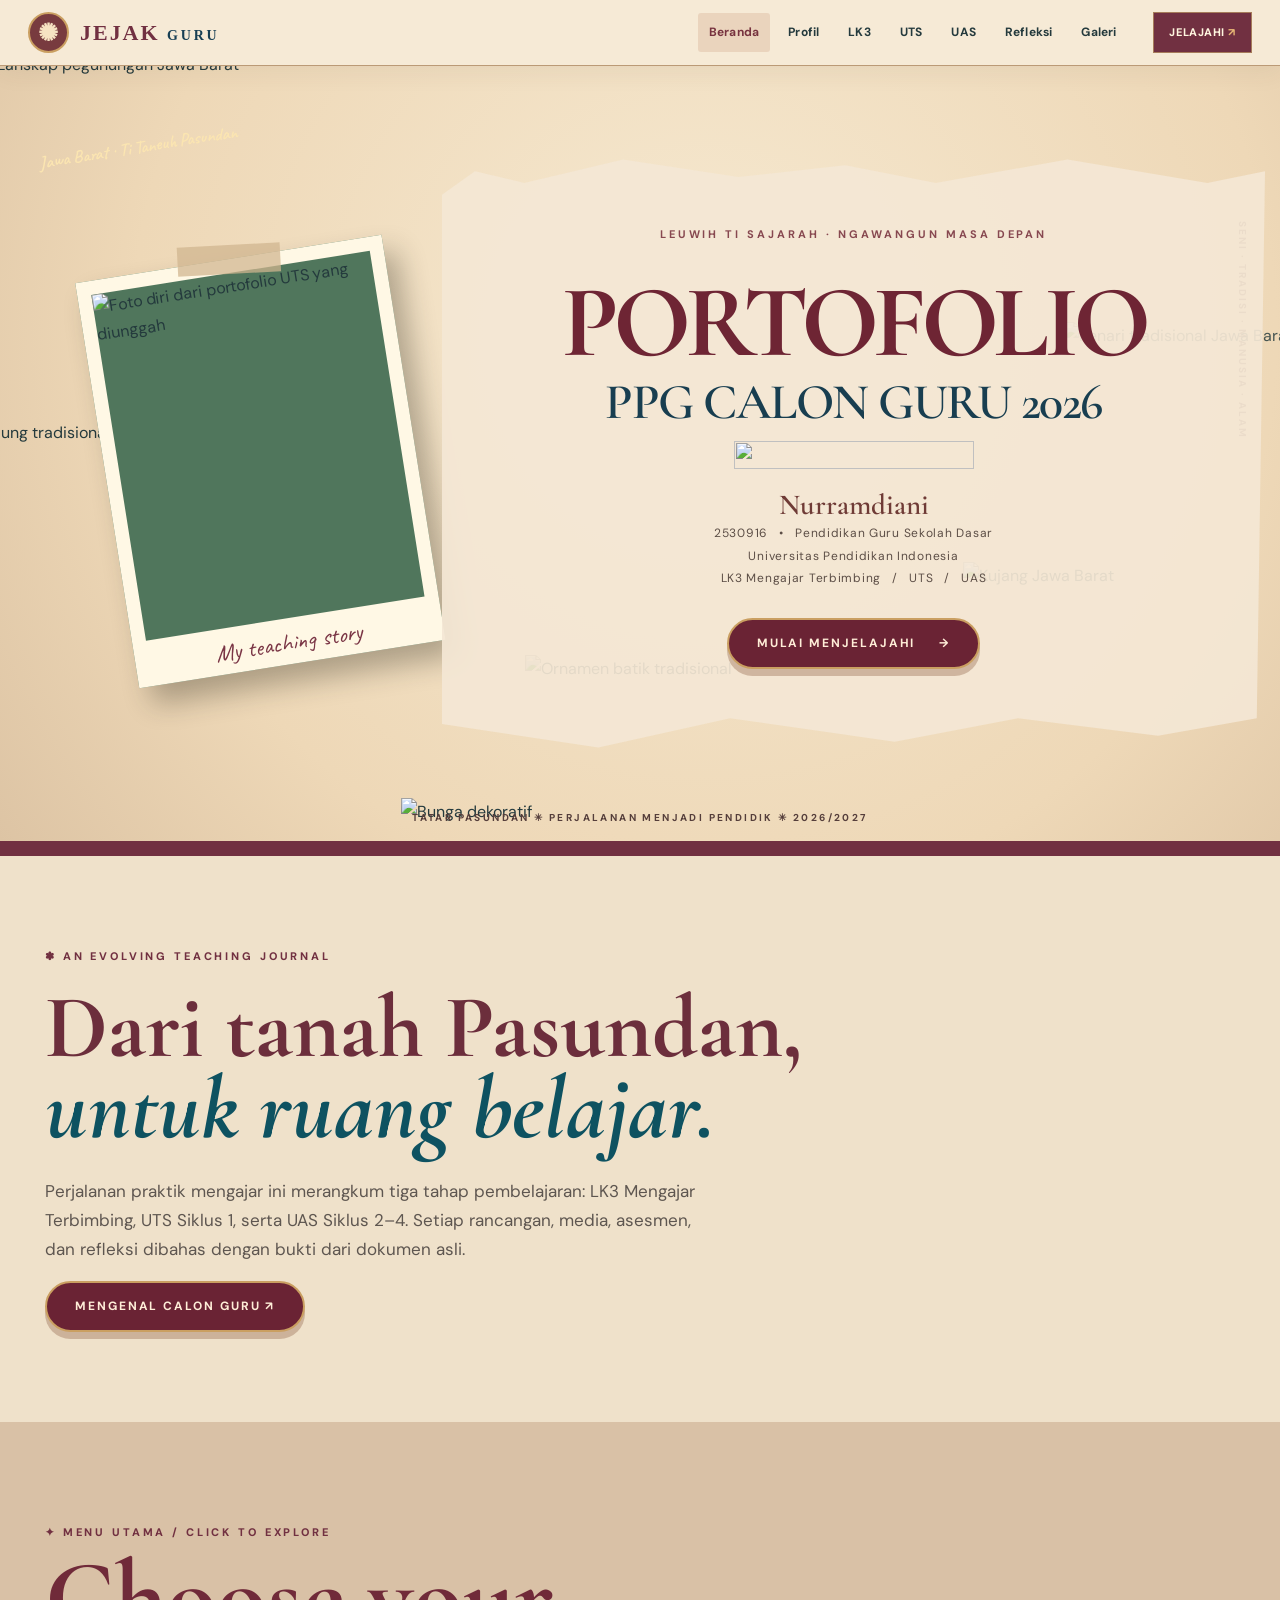
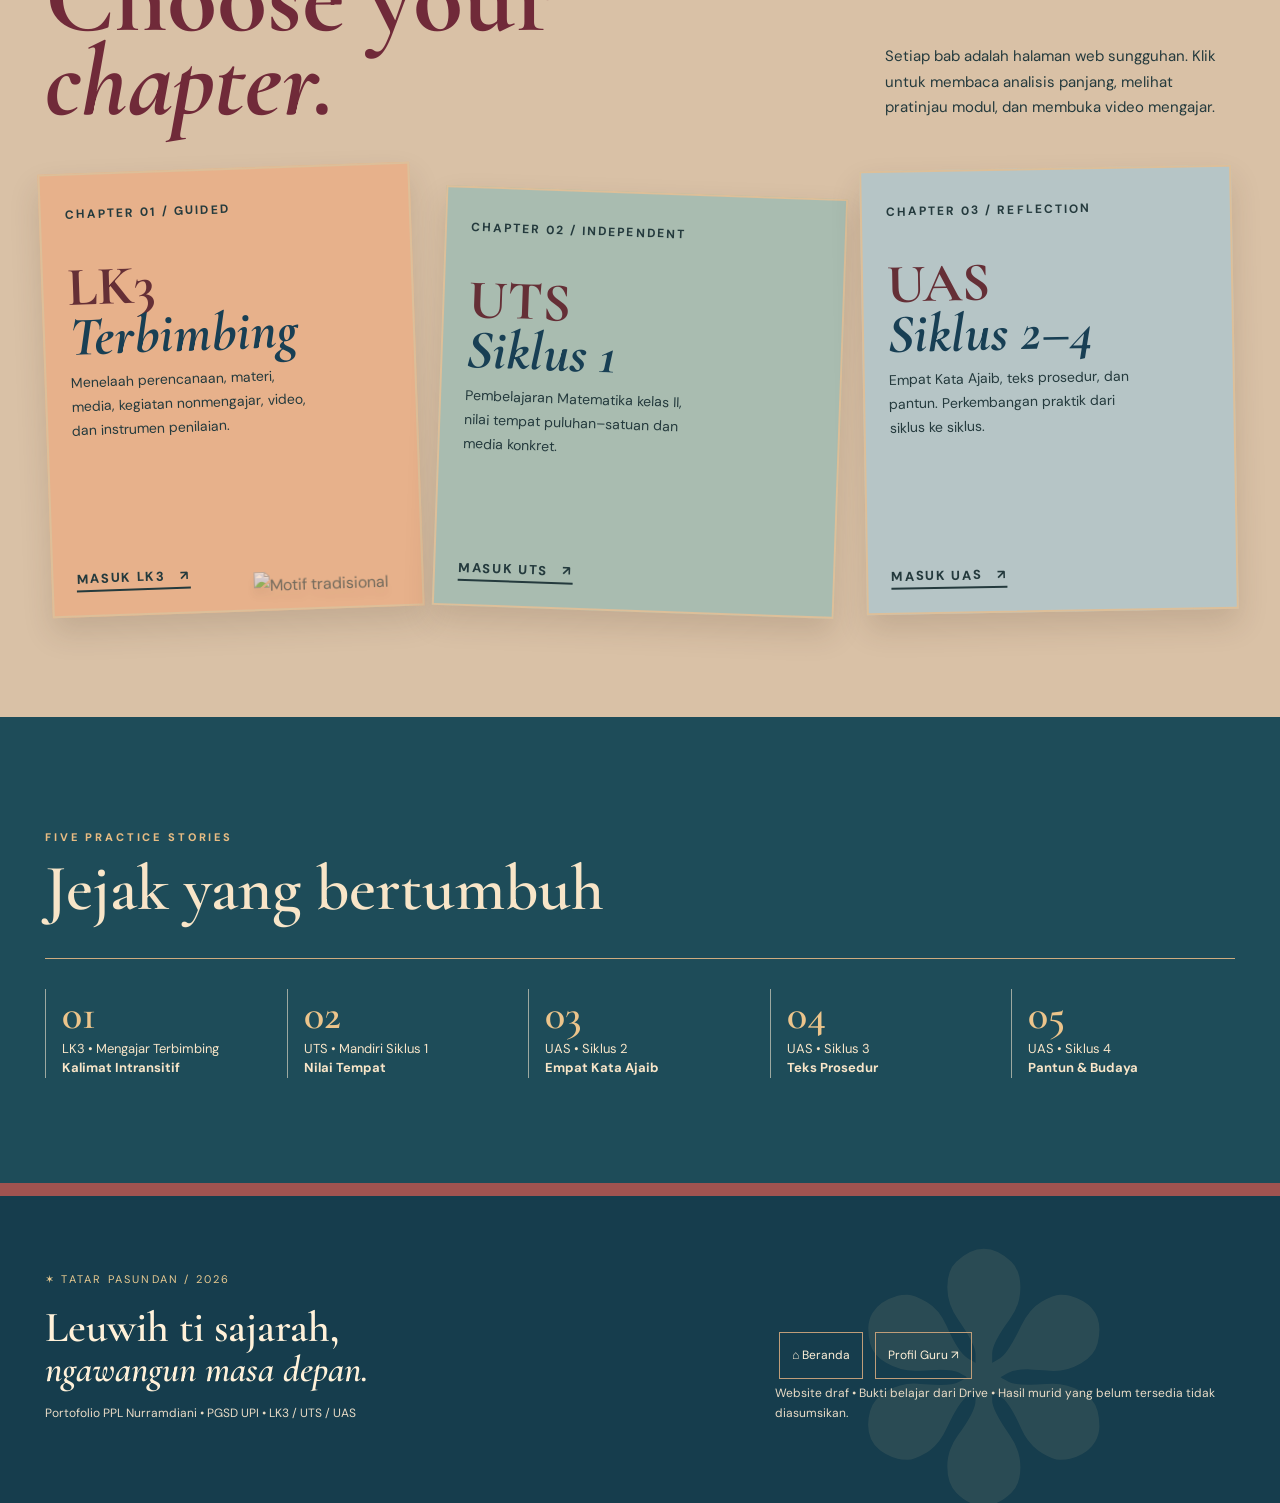
==== commit db0e1f5f: "Add files via upload" ====
--- a/index.html
+++ b/index.html
@@ -1,35 +1,10 @@
-<!DOCTYPE html><html lang="id"><head><meta charset="utf-8"><meta name="viewport" content="width=device-width,initial-scale=1"><meta name="theme-color" content="#713041"><title>E-Portofolio Sunda LK3 UTS UAS | Nurramdiani</title><style>0,600;0,700;1,500;1,600;1,700&family=DM+Sans:wght@400;500;600;700;800&family=Caveat:wght@500;600;700&display=swap');
-:root{--ink:#243a3d;--maroon:#713041;--red:#934d4a;--parch:#f4e6cf;--paper:#fbf3e5;--gold:#ca9f61;--teal:#0e5261;--sage:#91a48b;--navy:#183f54}*{box-sizing:border-box}html{scroll-behavior:smooth;scroll-padding-top:108px}body{margin:0;background:#e9d8c0;color:var(--ink);font-family:'DM Sans',Arial,sans-serif;line-height:1.7}a{color:inherit}button{cursor:pointer;font:inherit}h1,h2,h3,p{margin-top:0}h1,h2,h3{line-height:1.12}h1,h2{font-family:'Cormorant Garamond',Georgia,serif}.container{width:min(1190px,calc(100% - 64px));margin:auto}.masthead{position:sticky;z-index:100;top:0;background:#f7ebd8ef;border-bottom:1px solid #bb9a76;backdrop-filter:blur(15px);box-shadow:0 7px 25px #50372711}.nav-head{max-width:1420px;margin:auto;padding:12px 28px;display:flex;align-items:center;gap:26px}.site-brand{display:flex;align-items:center;gap:11px;font:700 22px Georgia,serif;text-decoration:none;letter-spacing:.09em;color:var(--maroon);white-space:nowrap}.site-brand small{color:var(--navy);font-size:14px;letter-spacing:.2em}.brand-symbol{width:41px;height:41px;border-radius:50%;display:grid;place-items:center;color:#f6e3c2;background:#783b3f;border:2px solid var(--gold);font-size:24px}.top-links{display:flex;margin-left:auto;align-items:center;gap:7px}.top-links a{font-size:12px;text-decoration:none;padding:9px 11px;border-radius:3px;letter-spacing:.015em;font-weight:700}.top-links a:hover,.top-links a.on{background:#ead4bd;color:#77333f}.nav-explore{font-weight:800;font-size:11px;letter-spacing:.05em;color:white;background:var(--maroon);padding:10px 15px;text-decoration:none;white-space:nowrap;border:1px solid #a67b5a}.nav-explore span{color:#e8b776}.mobile-toggle{display:none}.read-progress{height:3px;background:#b87a5e;transform-origin:left;transform:scaleX(0);position:fixed;z-index:200;left:0;right:0;top:66px;pointer-events:none}.site-footer{background:#163d4d;color:#fff1d9;padding:68px max(34px,calc((100vw - 1190px)/2));display:flex;gap:55px;justify-content:space-between;position:relative;overflow:hidden;border-top:13px solid #a05350}.site-footer:after{content:'✽';position:absolute;right:12%;top:-100px;font-size:340px;color:#e4cb9755;opacity:.3}.site-footer h3{font:600 43px/.93 'Cormorant Garamond',serif;margin:16px 0}.site-footer em{font-size:37px}.site-footer p{font-size:12px;max-width:460px;color:#eadcc7}.stamp{font-size:11px;letter-spacing:.2em;color:#e7c990}.footer-right{align-self:end;z-index:2}.footer-right a{display:inline-block;padding:12px;border:1px solid #bf9d79;text-decoration:none;font-size:12px;margin:4px}.back-top{position:fixed;bottom:24px;right:23px;z-index:40;width:45px;height:45px;border:1px solid #caac7a;background:var(--maroon);color:#fff4dc;border-radius:50%;font-size:22px;box-shadow:0 5px 18px #0003;opacity:0;pointer-events:none;transition:.25s}.back-top.visible{opacity:1;pointer-events:auto}
-/* Cover: foreground elements taken separately from supplied Sunda PPTX */
-.cover{min-height:min(790px,calc(100vh - 66px));position:relative;overflow:hidden;background:radial-gradient(circle at 55% 35%,#f6e9d1 0,#eed8b7 66%,#ddc4a4 100%);border-bottom:15px solid var(--maroon);isolation:isolate}.cover:before{content:'';position:absolute;inset:0;pointer-events:none;opacity:.27;background-image:url('assets/visual-01.webp');background-size:cover;z-index:-1}.cv-img{position:absolute;pointer-events:none;object-fit:contain}.cv-mountains{width:43%;left:-1.5%;top:-2%;max-height:370px;z-index:-1}.cv-cloud{width:42%;right:-1%;top:-4%;z-index:-1}.cv-angklung{left:-4.4%;bottom:-2.5%;height:57%;max-width:25%;z-index:1}.cv-dancer{right:-1%;bottom:-3%;height:70%;max-width:25%;z-index:1;opacity:.83}.cv-building{left:0;bottom:-4%;width:27%;z-index:1}.cv-flower{left:31.3%;bottom:2%;width:14%;max-height:240px;z-index:5}.cv-kujang{right:13%;bottom:1%;height:35%;z-index:1}.cv-batik{right:28%;bottom:-2%;width:31%;height:26%;z-index:0;object-fit:cover;mix-blend-mode:multiply}.cv-edge{position:absolute;top:9%;left:3%;font:600 18px 'Caveat',cursive;color:#fbe5b1;transform:rotate(-9deg);z-index:5}.cover-content{max-width:1330px;min-height:730px;display:grid;grid-template-columns:35% 65%;align-items:center;padding:90px 30px 45px;margin:auto;position:relative;z-index:3}.cover-portrait{width:310px;height:410px;max-width:90%;transform:rotate(-9deg) translate(15px,10px);border:14px solid #fff8e5;border-bottom-width:46px;background:#50765c;box-shadow:12px 18px 28px #2b271b55;position:relative;margin:auto}.cover-portrait:before{content:'';position:absolute;top:-28px;left:32%;height:29px;width:103px;background:#d1b68fbb;transform:rotate(6deg);z-index:2}.cover-portrait img{width:100%;height:100%;object-fit:cover;object-position:center}.cover-portrait figcaption{position:absolute;left:0;right:0;bottom:-39px;font:24px 'Caveat',serif;color:#7a3545;text-align:center}.cover-copy{position:relative;text-align:center;padding:35px 20px 54px;isolation:isolate}.cover-copy:before{position:absolute;content:'';inset:-25px -15px;background:#f5e8d5eb;z-index:-1;clip-path:polygon(0 6%,4% 2%,10% 4%,22% 0,36% 3%,49% 1%,60% 4%,76% 0,93% 4%,100% 2%,99% 95%,87% 98%,70% 95%,55% 99%,35% 95%,19% 100%,0 96%)}.cover-copy .kicker{font:700 11px 'DM Sans',sans-serif;letter-spacing:.27em;color:#874850}.cover-copy h1{font:700 clamp(65px,8vw,126px)/.8 'Cormorant Garamond',Georgia,serif;color:#6e2534;letter-spacing:-.055em;margin:35px 0 3px}.cover-copy h1 strong{display:block;font-weight:600;color:#183e50;font-size:.49em;line-height:1.1;letter-spacing:-.03em;margin-top:11px}.divider-art{height:28px;width:240px;max-width:80%;margin:8px auto 18px;object-fit:contain}.cover-name{font:600 29px 'Cormorant Garamond',serif;color:#6f3b36;margin:0}.cover-line{font-size:12px;line-height:1.9;margin:0;color:#5c4e46;letter-spacing:.06em}.primary-button{display:inline-flex;align-items:center;justify-content:center;gap:24px;background:#6a2334;color:#ffeed8;border:2px solid var(--gold);font-weight:700;text-decoration:none;border-radius:50px;padding:13px 28px;font-size:12px;letter-spacing:.16em;box-shadow:0 7px 0 #976d5266;transition:transform .2s}.primary-button:hover{transform:translateY(-4px)}.cover-copy .primary-button{margin-top:28px}.cover-stamp{position:absolute;right:2.5%;top:20%;font:700 10px/1.1 'DM Sans',sans-serif;letter-spacing:.2em;color:#81594a;writing-mode:vertical-rl}.cover-ribbon{position:absolute;bottom:15px;left:50%;transform:translateX(-50%);font-size:10px;letter-spacing:.24em;font-weight:700;color:#553e3b;z-index:6}
-/* Homepage: real magazine-style chapters */
-.section-kicker{font-size:11px;font-weight:800;letter-spacing:.26em;color:var(--maroon);text-transform:uppercase}.intro-section{position:relative;padding:85px 0 90px;background:#efe1ca;overflow:hidden}.intro-section h2{font-size:clamp(54px,7vw,90px);line-height:.9;color:#6c2e3c;margin:20px 0 28px}.intro-section h2 em{color:var(--teal)}.intro-section .intro-line{max-width:650px;font-size:17px;color:#5e5650}.intro-section .side-image{position:absolute;width:360px;right:-65px;bottom:-55px;opacity:.6;transform:rotate(-8deg)}.chapter-board{padding:95px 0 105px;position:relative;overflow:hidden;background:#d9c1a6}.chapter-board:before{content:'';position:absolute;inset:0;background:url('assets/visual-02.webp') center/cover;opacity:.25}.chapter-board .container{position:relative;z-index:2}.board-top{display:flex;align-items:end;justify-content:space-between;gap:40px;margin-bottom:32px}.board-top h2{font-size:clamp(56px,8vw,106px);line-height:.82;color:#702a39;margin:12px 0}.board-top p{max-width:350px;font-size:15px}.chapter-cards{display:grid;grid-template-columns:1fr 1.08fr 1fr;gap:22px}.chapter-card{display:block;text-decoration:none;min-height:420px;padding:24px;position:relative;overflow:hidden;isolation:isolate;transition:transform .25s;box-shadow:0 15px 30px #3b281d25;border:2px solid #ddbf99}.chapter-card:hover{transform:translateY(-8px) rotate(0deg)!important}.chapter-card:nth-child(1){background:#e7b18b;transform:rotate(-2deg)}.chapter-card:nth-child(2){background:#a9bcb0;transform:rotate(2deg);margin-top:24px}.chapter-card:nth-child(3){background:#b6c5c6;transform:rotate(-1deg)}.chapter-card .card-no{font:700 12px 'DM Sans';letter-spacing:.17em;position:relative;z-index:3}.chapter-card h3{font:700 clamp(46px,4.3vw,70px)/.9 'Cormorant Garamond',Georgia,serif;color:#652f36;margin:36px 0 10px;position:relative;z-index:3}.chapter-card h3 em{color:var(--navy)}.chapter-card p{font-size:14px;max-width:245px;position:relative;z-index:3}.chapter-card .card-arrow{position:absolute;bottom:23px;left:23px;font-size:13px;letter-spacing:.13em;font-weight:800;z-index:3;border-bottom:2px solid currentColor}.chapter-card img{position:absolute;object-fit:contain;pointer-events:none;opacity:.85}.chapter-card:nth-child(1) img{right:-34px;bottom:10px;width:55%;filter:drop-shadow(0 8px 4px #573d251b)}.chapter-card:nth-child(2) img{right:-38px;bottom:-35px;width:75%}.chapter-card:nth-child(3) img{right:-56px;bottom:-28px;width:81%}.timeline-section{background:#1e4c59;color:#f8e5c8;padding:105px 0;position:relative;overflow:hidden}.timeline-section:before{content:'';position:absolute;width:450px;height:450px;right:-160px;top:-140px;background:url('assets/visual-03.webp') center/contain no-repeat;opacity:.62}.timeline-section h2{font:600 65px 'Cormorant Garamond';margin:0 0 30px}.timeline{border-top:1px solid #cfab7f;display:grid;grid-template-columns:repeat(5,1fr);gap:18px;padding-top:30px}.timeline a{text-decoration:none;border-left:1px solid #9da8a0;padding:0 16px}.timeline a b{font:600 42px 'Cormorant Garamond';display:block;color:#ecc48b}.timeline a span{font-size:13px;line-height:1.45;display:block}.timeline a:hover{color:#f4bd73}
-/* Overview */
-.overview-hero{position:relative;min-height:390px;overflow:hidden;display:flex;align-items:center;background:#ded6bf}.overview-hero:before{content:'';position:absolute;inset:0;background:url('assets/visual-04.webp') center/cover;opacity:.37}.overview-hero .container{position:relative;z-index:2;padding:82px 0}.overview-hero h1{font-size:clamp(64px,9vw,121px);color:#762d3d;line-height:.84;margin:20px 0}.overview-hero h1 em{color:#1c5260;font-size:.76em}.overview-hero p{max-width:650px}.overview-cloud{position:absolute;right:-70px;top:-120px;width:min(42vw,600px);opacity:.7}.overview-menu{padding:70px 0 100px;background:#f0e0c7}.overview-menu .menu-grid{display:grid;grid-template-columns:repeat(2,1fr);gap:24px}.overview-menu .menu-tile{text-decoration:none;background:#fff4de;border:1px solid #b79a70;min-height:230px;position:relative;display:flex;align-items:start;flex-direction:column;padding:25px 28px;box-shadow:6px 8px 0 #8c6a4a26;transition:transform .2s;overflow:hidden}.overview-menu .menu-tile:hover{transform:translateY(-5px)}.overview-menu .menu-tile::before{content:'';position:absolute;inset:0 0 auto;height:13px;background:repeating-linear-gradient(90deg,#aa5e5f 0 19px,#d9b19d 19px 38px)}.menu-tile .tile-n{font:700 12px 'DM Sans';color:#a65a4e;margin-top:17px}.menu-tile h3{font:600 47px/.92 'Cormorant Garamond';color:#742d3d;margin:15px 0 12px;max-width:380px}.menu-tile p{font-size:14px;color:#46534e;max-width:375px}.menu-tile img{position:absolute;width:105px;right:-10px;bottom:-13px;opacity:.7}.overview-explainer{background:#1b4c58;padding:55px 0;color:#f6e5cc}.overview-explainer .container{display:grid;grid-template-columns:1fr 1fr;gap:60px}.overview-explainer h2{font-size:50px}.overview-explainer p{font-size:15px}
-/* Long article pages */
-.detail-hero{position:relative;min-height:440px;overflow:hidden;background:linear-gradient(120deg,#c6d2c6,#e8d9bf);isolation:isolate}.detail-hero:before{content:'';position:absolute;inset:0;background:url('assets/visual-05.webp') center/cover;z-index:-2;opacity:.21}.detail-hero .container{position:relative;z-index:2;padding:46px 0 58px}.detail-rose{background:linear-gradient(125deg,#e9c5bd,#e8d9c4)}.detail-blue{background:linear-gradient(125deg,#bfcfd3,#efe0c4)}.detail-gold{background:linear-gradient(125deg,#e3c59c,#e6dbc4)}.detail-teal{background:linear-gradient(125deg,#b9c8c1,#e9d5b8)}.detail-sage{background:linear-gradient(125deg,#c9d0ad,#e8ddc2)}.breadcrumb{font-size:11px;letter-spacing:.09em;color:#705852;margin-bottom:42px}.breadcrumb a{text-decoration:none;border-bottom:1px solid #9d7866}.breadcrumb span{padding:0 12px}.kicker{font-size:11px;font-weight:800;letter-spacing:.25em;color:#793943}.detail-hero h1{font-size:clamp(76px,9.7vw,140px);line-height:.72;letter-spacing:-.025em;color:#713041;margin:28px 0 34px}.detail-hero h1 em{color:#194a57;font-size:.67em}.detail-hero p{font:600 24px 'Cormorant Garamond';color:#485855}.hero-pills{display:flex;flex-wrap:wrap;gap:9px}.hero-pills span{font-size:11px;font-weight:800;letter-spacing:.06em;padding:7px 13px;border:1px solid #ac8f72;background:#f6efdd99}.detail-photo img{position:absolute;z-index:0;pointer-events:none}.cloud-corner{right:-120px;top:-100px;width:min(50vw,670px);opacity:.65}.flower-corner{right:20px;bottom:-55px;width:200px;opacity:.9}.article-nav{display:flex;gap:10px;flex-wrap:wrap;padding:19px max(30px,calc((100vw - 1190px)/2));background:#723744;color:#fff4e6;border-top:2px solid #d0a777;border-bottom:5px solid #c69863}.detail-tab{font-size:12px;text-transform:uppercase;font-weight:800;letter-spacing:.08em;display:inline-block;text-decoration:none;padding:10px 13px;border:1px solid #d8a999}.detail-tab.active,.detail-tab:hover{background:#f2e6d0;color:#69313e}.reading-layout{display:grid;grid-template-columns:minmax(0,1fr) 267px;gap:55px;max-width:1190px;margin:0 auto;padding:67px 0 100px}.reading-main{min-width:0}.side-toc{position:sticky;top:100px;background:#f9edda;border:1px solid #c7a782;padding:23px;max-height:calc(100vh - 120px);overflow:auto}.side-toc-label{font-size:10px;letter-spacing:.18em;color:#974b44;font-weight:800;display:block;margin-bottom:16px}.side-toc a{display:block;padding:10px 0;border-bottom:1px dashed #d4bda3;text-decoration:none;font-size:12px;line-height:1.45;font-weight:700}.side-toc a span{color:#bd7b55;font:700 13px 'DM Sans';padding-right:7px}.side-toc a:hover{color:#a34848}.aside-decor{padding:35px 5px;text-align:center;font:600 27px 'Caveat';color:#834d43}.aside-motif{width:90%;display:block;margin:auto}.factsheet{padding:29px 30px;margin:0 0 53px;background:#f3e9d8;border:1px solid #ad9677;box-shadow:7px 8px 0 #bfa78844}.facts-title{font-size:10px;font-weight:800;letter-spacing:.16em;color:#803949;display:block;margin-bottom:14px}.fact-grid{display:grid;grid-template-columns:1fr 1fr;gap:12px}.fact-grid div{border-bottom:1px solid #c7b397;padding-bottom:11px}.fact-grid span{display:block;font-size:11px;color:#7d6761}.fact-grid b{font-size:14px;color:#253e48}.document-block{margin-bottom:75px}.document-head h2{font-size:clamp(46px,5.5vw,70px);margin:12px 0;color:#743541}.document-head h2 em{color:#174e59}.document-head p{font-size:15px;max-width:700px;color:#6a6259}.eyebrow-small{font-size:11px;letter-spacing:.17em;font-weight:800;color:#94524e}.viewer-shell{border:1px solid #af9c83;background:#f7ead5;box-shadow:10px 12px 0 #ab8d6e55;padding:10px}.viewer-top{display:flex;justify-content:space-between;gap:10px;align-items:center;background:#173e4e;color:#fff3df;padding:12px 17px;font-size:11px;letter-spacing:.04em}.viewer-top span{color:#dfa87b;white-space:nowrap}.viewer-top b{font-size:11px}.viewer-top a{color:#fff1d2;text-decoration:none;border-bottom:1px solid #dcc394;white-space:nowrap}.viewer-shell iframe{width:100%;height:660px;border:0;display:block;background:white}.doc-caption{display:flex;justify-content:space-between;gap:15px;font-size:10px;letter-spacing:.12em;color:#7d695f;margin-top:17px}.evidence-mini{background:#f2dfc8;padding:26px 30px;border:1px solid #d1b08d;margin-bottom:50px}.evidence-mini>span{font-size:11px;font-weight:800;letter-spacing:.16em;color:#874a46}.evidence-mini p{margin:7px 0 15px;font-size:14px}.evidence-links{display:flex;gap:9px;flex-wrap:wrap}.evidence-links a{font-size:11px;padding:9px 13px;background:#fff7e8;text-decoration:none;border:1px solid #c5a989}.reading-intro{margin:0 0 35px}.reading-eyebrow{font-size:11px;letter-spacing:.18em;font-weight:800;color:#8a3c49}.reading-intro h2{font-size:clamp(50px,6vw,76px);color:#73333f;margin:15px 0}.reading-intro p{font-size:15px;color:#6b5f55}.long-note{display:grid;grid-template-columns:85px minmax(0,1fr);border-top:1px solid #b19a80;padding:38px 0 45px;position:relative;scroll-margin-top:100px}.note-ordinal{font:700 59px 'Cormorant Garamond';color:#aa725e;line-height:1}.note-copy h3{font:700 42px/1 'Cormorant Garamond';color:#713744;margin:6px 0 22px}.note-copy p{font-size:15px;line-height:1.9;margin-bottom:17px;max-width:735px}.pull-quote{border-left:5px solid #b17957;background:#f8e7ce;padding:24px 31px;margin:30px 0}.pull-quote span{display:block;font-size:10px;letter-spacing:.16em;color:#8c4d45;font-weight:800}.pull-quote strong{display:block;font:italic 27px/1.26 'Cormorant Garamond',serif;margin-top:12px;color:#6f3a42}.note-final{background:#224b58;color:#f4e6d2;padding:34px 40px;margin:45px 0 70px}.note-final span{font-size:11px;font-weight:800;letter-spacing:.15em;color:#e4be85}.note-final h3{font:700 38px 'Cormorant Garamond';margin:15px 0}.note-final p{font-size:14px;max-width:750px;line-height:1.75}.reading-next{display:flex;justify-content:space-between;gap:10px;max-width:1190px;margin:0 auto 70px;padding:0 0 24px}.reading-next a{background:#f6ead8;border:1px solid #b69777;font-size:12px;text-decoration:none;padding:13px 18px;font-weight:800;letter-spacing:.07em}.reading-next a:hover{background:#723744;color:#fff7ec}.video-layout{max-width:1190px;margin:65px auto;display:grid;grid-template-columns:1.08fr .92fr;gap:35px}.media-display{background:#173e4d;padding:13px;align-self:start;position:sticky;top:90px}.video-bar,.video-footer{font-size:11px;font-weight:700;color:#f4e5d4;display:flex;justify-content:space-between;gap:8px;padding:9px 7px}.media-display iframe{width:100%;border:0;aspect-ratio:16/9;display:block}.video-footer a{color:#ffdfa9}.video-notes{background:#fbf3e5;border:1px solid #ceb397;padding:28px}.video-notes h2{font-size:48px;color:#763445;margin:16px 0}.video-notes h2 em{color:#175464}.video-notes>p,.video-row p{font-size:13px;line-height:1.8;color:#534f49}.video-row{border-top:1px dashed #c4a88b;padding:16px 0}.video-row h3{font:700 25px 'Cormorant Garamond';color:#803d47;margin:0 0 9px}
-/* Profile/Reflection/Gallery */
-.editorial-page{background:#efddc1;padding:80px 0 100px;position:relative;overflow:hidden}.editorial-page:before{position:absolute;content:'';right:-100px;top:-50px;width:540px;height:290px;background:url('assets/visual-06.webp') center/contain no-repeat;opacity:.42}.editorial-page h1{font-size:clamp(72px,9vw,125px);line-height:.83;color:#753744;max-width:940px;margin:20px 0 35px;position:relative}.editorial-page h1 em{color:#194d5c}.editorial-page .subline{font:600 27px 'Cormorant Garamond';position:relative;max-width:710px}.story-grid{display:grid;grid-template-columns:1fr .75fr;gap:55px;margin-top:50px}.story-paper{background:#faf2df;padding:43px;border:1px solid #b9a083;box-shadow:12px 15px 0 #d6bfa1}.story-paper h2{font-size:46px;color:#743744}.story-paper p{font-size:15px;line-height:1.95}.identity-photo{width:100%;background:#fff1db;padding:15px 15px 50px;transform:rotate(3deg);box-shadow:8px 13px 0 #744a3b36;align-self:start}.identity-photo img{width:100%;max-height:440px;object-fit:cover}.identity-photo em{display:block;text-align:center;color:#7c4248;font:600 29px 'Caveat';margin-top:8px}.identity-grid{display:grid;grid-template-columns:1fr 1fr;gap:15px;margin-top:42px}.identity-grid div{border-bottom:1px solid #b2a08c;padding:10px 2px}.identity-grid small{font-size:11px;color:#885b4d;display:block}.identity-grid b{font-size:13px}.reflection-grid{display:grid;grid-template-columns:1fr 1fr;gap:20px}.reflection-card{padding:34px;background:#f9efdc;border-top:9px solid #8c3e48;box-shadow:6px 6px 0 #c4a68b}.reflection-card:nth-child(even){border-top-color:#175062}.reflection-card small{font-size:10px;letter-spacing:.2em;font-weight:800;color:#9e5448}.reflection-card h2{color:#75363f;font-size:37px;margin:10px 0 15px}.reflection-card p{font-size:14px}.gallery-grid{display:grid;grid-template-columns:repeat(3,1fr);gap:25px;margin-top:44px}.gallery-tile{background:#f9eedd;padding:15px 15px 50px;transform:rotate(-1deg);box-shadow:6px 9px 0 #69503d24}.gallery-tile:nth-child(even){transform:rotate(2deg)}.gallery-picture{aspect-ratio:4/3;background:#a4bcb1;display:flex;flex-direction:column;align-items:center;justify-content:center;gap:12px;color:#315667}.gallery-picture span{font-size:55px}.gallery-tile h3{font:700 28px 'Cormorant Garamond';text-align:center;margin:18px 0 0;color:#713a44}.subtle-warn{border-left:6px solid #bf8c5a;background:#f8f0dc;padding:22px 29px;font-size:13px;margin:28px 0;color:#68544b}
-@media(max-width:1040px){.nav-head{gap:12px;padding:11px 16px}.top-links{gap:2px}.top-links a{padding:8px;font-size:11px}.nav-explore{display:none}.reading-layout{padding:45px 24px;grid-template-columns:minmax(0,1fr) 200px;gap:22px}.side-toc{padding:15px}.side-toc a{font-size:11px}.chapter-card h3{font-size:50px}.cover-content{grid-template-columns:37% 63%}.cover-portrait{width:250px;height:355px}.cover-copy h1{font-size:clamp(66px,8vw,94px)}}
-@media(max-width:760px){html{scroll-padding-top:70px}.container{width:min(100% - 36px,560px)}.mobile-toggle{display:block;margin-left:auto;border:1px solid #bd9f85;background:#fbf0de;color:#713744;padding:6px 10px;border-radius:3px;font-size:19px}.top-links{position:absolute;left:0;right:0;top:66px;background:#f9edda;padding:12px;display:none;flex-direction:column;align-items:stretch;border-bottom:2px solid #aa8768}.top-links.open{display:flex}.top-links a{font-size:13px;padding:9px 15px}.nav-head{height:66px}.read-progress{top:66px}.cover{min-height:850px}.cover-content{display:flex;flex-direction:column;align-items:center;justify-content:center;min-height:835px;padding:87px 24px 85px;gap:20px}.cover-portrait{width:170px;height:218px;border-width:8px;border-bottom-width:31px;margin:0;transform:rotate(-6deg)}.cover-portrait figcaption{bottom:-28px;font-size:16px}.cover-copy{width:100%;padding:19px 14px 28px}.cover-copy h1{font-size:clamp(63px,13vw,87px);margin:20px 0}.cover-copy h1 strong{font-size:.42em}.cover-copy .kicker{font-size:9px;letter-spacing:.14em}.cover-name{font-size:24px}.cover-line{font-size:10px}.cover-copy .primary-button{margin-top:16px}.cv-angklung{left:-8%;width:34%;height:35%;max-width:34%}.cv-dancer{height:41%;right:-18%;max-width:48%;opacity:.4}.cv-kujang{height:18%}.cv-mountains{width:75%;height:20%}.cv-cloud{width:75%;top:6%}.cv-flower{left:1%;width:21%;bottom:4%}.cv-batik{width:46%;right:0;bottom:0}.cv-building{width:44%}.cv-edge{font-size:14px}.cover-ribbon{font-size:8px;letter-spacing:.04em;white-space:nowrap}.intro-section,.chapter-board,.timeline-section{padding:60px 0}.intro-section h2{font-size:63px}.chapter-cards,.chapter-board .board-top,.timeline,.overview-menu .menu-grid,.story-grid,.reflection-grid,.gallery-grid,.overview-explainer .container{grid-template-columns:1fr}.board-top{display:block}.chapter-card{min-height:320px;transform:none!important;margin:0!important}.chapter-card h3{font-size:65px}.chapter-card img{width:45%!important}.timeline{display:grid;gap:13px}.timeline a{padding:8px 14px}.overview-hero{min-height:320px}.overview-hero h1{font-size:75px}.overview-menu{padding:46px 0}.overview-menu .menu-tile{min-height:210px}.detail-hero{min-height:360px}.detail-hero h1{font-size:clamp(73px,15vw,105px)}.detail-hero .container{padding:38px 0 50px}.breadcrumb{margin-bottom:28px}.detail-hero p{font-size:20px}.cloud-corner{width:75vw;right:-120px}.flower-corner{width:125px}.article-nav{padding:12px 18px;gap:6px}.detail-tab{font-size:10px;padding:8px}.reading-layout{display:block;padding:40px 18px}.reading-layout aside{display:none}.viewer-shell iframe{height:460px}.viewer-top{font-size:8px;padding:10px}.viewer-top b{font-size:8px}.document-head h2,.reading-intro h2{font-size:55px}.reading-intro h2{line-height:.9}.long-note{grid-template-columns:52px 1fr;padding:27px 0 35px}.note-ordinal{font-size:46px}.note-copy h3{font-size:36px}.note-copy p{font-size:14px}.fact-grid{grid-template-columns:1fr 1fr}.factsheet{padding:20px}.video-layout{grid-template-columns:1fr;display:block;margin:32px 18px}.media-display{position:relative;top:0}.video-notes{margin-top:18px}.reading-next{gap:6px;margin:0 18px 50px}.reading-next a{font-size:9px;padding:9px}.editorial-page{padding:55px 0 70px}.editorial-page h1{font-size:65px}.story-paper{padding:29px}.identity-photo{max-width:340px;margin:auto}.site-footer{padding:45px 20px;display:block}.site-footer h3{font-size:38px}.site-footer em{font-size:30px}.footer-right{margin-top:35px}.gallery-grid{grid-template-columns:1fr 1fr;gap:14px}.gallery-tile{padding:7px 7px 25px}.gallery-tile h3{font-size:20px}}
-@media(max-width:400px){.gallery-grid{grid-template-columns:1fr}.cover-copy h1{font-size:60px}.cover{min-height:820px}.cover-content{min-height:805px}.cover-portrait{width:155px;height:200px}}
-
-/* Final screen-readability fixes */
-.nav-explore{background:#713041!important;color:#fff5df!important}.chapter-card:nth-child(2) img{width:57%;opacity:.45;right:-43px;bottom:-80px}.chapter-card:nth-child(1) img{opacity:.6}.chapter-card:nth-child(3) img{opacity:.65}.document-snapshots{display:grid;grid-template-columns:repeat(3,minmax(0,1fr));gap:12px;margin-top:23px}.doc-snapshot{background:#fdf4e5;border:1px solid #d5b79b;padding:16px;min-height:150px;box-shadow:4px 4px 0 #b9a08738}.doc-snapshot small{display:block;font-size:10px;font-weight:800;color:#924a46;letter-spacing:.13em;margin-bottom:10px}.doc-snapshot h4{margin:0 0 7px;font:700 24px/.95 'Cormorant Garamond',Georgia,serif;color:#713744}.doc-snapshot p{margin:0;font-size:12px;line-height:1.55;color:#655851}.snap-note{font-size:12px;color:#826b5e;margin:10px 0 0}
-@media(max-width:760px){.cover-copy h1{font-size:clamp(38px,11vw,55px);letter-spacing:-.075em;white-space:nowrap}.cover-copy h1 strong{font-size:.55em;letter-spacing:-.045em}.document-snapshots{grid-template-columns:1fr}.doc-snapshot{min-height:0;padding:15px}.chapter-card:nth-child(2) img{opacity:.26}}
-
-.site-panel{display:none}.site-panel.active{display:block} .site-panel[id]{scroll-margin-top:70px}</style></head><body><header class="masthead"><div class="nav-head"><a class="site-brand" href="#page-index"><span class="brand-symbol">✺</span><span>JEJAK <small>GURU</small></span></a><button aria-expanded="false" aria-label="Buka menu" class="mobile-toggle" type="button">☰</button><nav aria-label="Navigasi utama" class="top-links"><a class="on" href="#page-index">Beranda</a><a class="" href="#page-profil">Profil</a><a class="" href="#page-lk3-index">LK3</a><a class="" href="#page-uts-index">UTS</a><a class="" href="#page-uas-index">UAS</a><a class="" href="#page-refleksi">Refleksi</a><a class="" href="#page-galeri">Galeri</a></nav><a class="nav-explore" href="#page-index__jelajahi">JELAJAHI <span>↗</span></a></div></header><div class="read-progress" id="read-progress"></div><div class="site-panel" id="page-index" data-path="index.html"><section class="cover" id="page-index__home">
-<img alt="Lanskap pegunungan Jawa Barat" class="cv-img cv-mountains" loading="lazy" src="assets/visual-07.webp"/>
-<img alt="Ornamen mega mendung" class="cv-img cv-cloud" loading="lazy" src="assets/visual-06.webp"/>
-<img alt="Angklung tradisional" class="cv-img cv-angklung" loading="lazy" src="assets/visual-08.webp"/>
-<img alt="Penari tradisional Jawa Barat" class="cv-img cv-dancer" loading="lazy" src="assets/visual-09.webp"/>
-<img alt="Bangunan bersejarah Jawa Barat" class="cv-img cv-building" loading="lazy" src="assets/visual-10.webp"/>
-<img alt="Bunga dekoratif" class="cv-img cv-flower" loading="lazy" src="assets/visual-11.webp"/>
-<img alt="Kujang Jawa Barat" class="cv-img cv-kujang" loading="lazy" src="assets/visual-12.webp"/>
-<img alt="Ornamen batik tradisional" class="cv-img cv-batik" loading="lazy" src="assets/visual-13.webp"/>
-<div class="cv-edge">Jawa Barat · Ti Taneuh Pasundan</div><div class="cover-stamp">SENI · TRADISI · MANUSIA · ALAM</div><div class="cover-content"><figure class="cover-portrait"><img alt="Foto diri dari portofolio UTS yang diunggah" class="" loading="lazy" src="assets/visual-14.webp"/><figcaption>My teaching story</figcaption></figure><div class="cover-copy"><span class="kicker">LEUWIH TI SAJARAH · NGAWANGUN MASA DEPAN</span><h1>PORTOFOLIO<strong>PPG CALON GURU 2026</strong></h1><img alt="" class="divider-art" loading="lazy" src="assets/visual-15.webp"/><p class="cover-name">Nurramdiani</p><p class="cover-line">2530916   •   Pendidikan Guru Sekolah Dasar<br/>Universitas Pendidikan Indonesia<br/>LK3 Mengajar Terbimbing   /   UTS   /   UAS</p><a class="primary-button" href="#page-index__jelajahi">MULAI MENJELAJAHI <span>→</span></a></div></div><div class="cover-ribbon">TATAR PASUNDAN ✳ PERJALANAN MENJADI PENDIDIK ✳ 2026/2027</div></section><section class="intro-section"><div class="container"><span class="section-kicker">✽ An evolving teaching journal</span><h2>Dari tanah Pasundan,<br/><em>untuk ruang belajar.</em></h2><p class="intro-line">Perjalanan praktik mengajar ini merangkum tiga tahap pembelajaran: LK3 Mengajar Terbimbing, UTS Siklus 1, serta UAS Siklus 2–4. Setiap rancangan, media, asesmen, dan refleksi dibahas dengan bukti dari dokumen asli.</p><a class="primary-button" href="#page-profil">MENGENAL CALON GURU ↗</a></div><img alt="Ilustrasi tokoh budaya Sunda" class="side-image" loading="lazy" src="assets/visual-16.webp"/></section><section class="chapter-board" id="page-index__jelajahi"><div class="container"><div class="board-top"><div><span class="section-kicker">✦ MENU UTAMA / CLICK TO EXPLORE</span><h2>Choose your<br/><em>chapter.</em></h2></div><p>Setiap bab adalah halaman web sungguhan. Klik untuk membaca analisis panjang, melihat pratinjau modul, dan membuka video mengajar.</p></div><div class="chapter-cards"><a class="chapter-card" href="#page-lk3-index"><span class="card-no">CHAPTER 01 / GUIDED</span><h3>LK3<br/><em>Terbimbing</em></h3><p>Menelaah perencanaan, materi, media, kegiatan nonmengajar, video, dan instrumen penilaian.</p><img alt="Motif tradisional" class="" loading="lazy" src="assets/visual-16.webp"/><span class="card-arrow">MASUK LK3   ↗</span></a><a class="chapter-card" href="#page-uts-index"><span class="card-no">CHAPTER 02 / INDEPENDENT</span><h3>UTS<br/><em>Siklus 1</em></h3><p>Pembelajaran Matematika kelas II, nilai tempat puluhan–satuan dan media konkret.</p><img alt="Angklung" class="" loading="lazy" src="assets/visual-08.webp"/><span class="card-arrow">MASUK UTS   ↗</span></a><a class="chapter-card" href="#page-uas-index"><span class="card-no">CHAPTER 03 / REFLECTION</span><h3>UAS<br/><em>Siklus 2–4</em></h3><p>Empat Kata Ajaib, teks prosedur, dan pantun. Perkembangan praktik dari siklus ke siklus.</p><img alt="Kolase lanskap Jawa Barat" class="" loading="lazy" src="assets/visual-17.webp"/><span class="card-arrow">MASUK UAS   ↗</span></a></div></div></section><section class="timeline-section"><div class="container"><span class="section-kicker" style="color:#e8bc83">FIVE PRACTICE STORIES</span><h2>Jejak yang bertumbuh</h2><div class="timeline"><a href="#page-lk3-modul"><b>01</b><span>LK3 • Mengajar Terbimbing<br/><strong>Kalimat Intransitif</strong></span></a><a href="#page-uts-modul"><b>02</b><span>UTS • Mandiri Siklus 1<br/><strong>Nilai Tempat</strong></span></a><a href="#page-uas-uas2-modul"><b>03</b><span>UAS • Siklus 2<br/><strong>Empat Kata Ajaib</strong></span></a><a href="#page-uas-uas3-modul"><b>04</b><span>UAS • Siklus 3<br/><strong>Teks Prosedur</strong></span></a><a href="#page-uas-uas4-modul"><b>05</b><span>UAS • Siklus 4<br/><strong>Pantun &amp; Budaya</strong></span></a></div></div></section></div><div class="site-panel" id="page-profil" data-path="profil.html"><section class="editorial-page"><div class="container"><span class="section-kicker">A NOTE FROM THE TEACHER / PERSONAL STORY</span><h1>Mengenal<br/><em>Nurramdiani.</em></h1><p class="subline">Leuwih ti sajarah, ngawangun masa depan. Perjalanan menjadi guru dimulai dari keberanian untuk terus belajar.</p><div class="story-grid"><article class="story-paper"><h2>Halo, ini cerita saya.</h2><p>Saya Nurramdiani, perempuan yang terus belajar untuk bertumbuh dan menemukan versi terbaik dari dirinya. Ketertarikan saya pada dunia pendidikan membawa saya menempuh pendidikan S1 PGSD di UPI Kampus Sumedang hingga lulus pada tahun 2024, kemudian melanjutkan perjalanan melalui PPG Prajabatan PGSD di Universitas Pendidikan Indonesia.</p><p>Melalui Kampus Mengajar, pengalaman menjadi guru honorer sekaligus operator sekolah, hingga Praktik Pengalaman Lapangan, saya belajar bahwa menjadi guru bukan sekadar menyampaikan materi. Ada banyak hal yang perlu dipahami, mulai dari karakter dan kebutuhan murid hingga bagaimana menciptakan pembelajaran yang membuat mereka merasa nyaman untuk belajar dan berani mencoba.</p><p>Setiap pengalaman mengajarkan saya untuk terus memperbaiki diri. Saya ingin menjadi guru yang tidak berhenti belajar, mau mendengarkan, dan mampu memberikan pengalaman belajar yang bermakna bagi setiap anak.</p><div class="identity-grid"><div><small>Nama</small><b>Nurramdiani</b></div><div><small>Panggilan</small><b>Nurram</b></div><div><small>NIM</small><b>2530916</b></div><div><small>Program</small><b>PGSD</b></div><div><small>Domisili</small><b>Sumedang</b></div><div><small>Instagram</small><b>@Pieceof.ramm</b></div><div><small>Universitas</small><b>Universitas Pendidikan Indonesia</b></div><div><small>Sekolah PPL</small><b>SD Labschool UPI Bumi Siliwangi</b></div></div></article><figure class="identity-photo"><img alt="Foto asli dari slide cover pengguna" class="" loading="lazy" src="assets/visual-14.webp"/><em>Learning, growing, teaching ✦</em></figure></div><div class="story-grid" style="margin-top:65px"><article class="story-paper"><h2>Ruang perkuliahan</h2><p>Universitas Pendidikan Indonesia berperan sebagai institusi tempat pengembangan kompetensi profesional calon guru. Pembelajaran teoretis, pengembangan perangkat, dan refleksi praktik saling berkaitan dalam proses pendidikan ini.</p></article><article class="story-paper"><h2>Ruang praktik</h2><p>SD Labschool UPI Bumi Siliwangi menjadi tempat mendokumentasikan proses perencanaan, pelaksanaan, dan perbaikan pembelajaran dalam LK3, UTS, dan UAS.</p></article></div></div></section></div><div class="site-panel" id="page-lk3-index" data-path="lk3/index.html"><section class="overview-hero"><img alt="Ilustrasi budaya Sunda" class="overview-cloud" loading="lazy" src="assets/visual-03.webp"/><div class="container"><span class="section-kicker">The guided teaching chapter</span><h1>LK3<br/><em>Kalimat Intransitif</em></h1><p>IV / Fase B • Bahasa Indonesia • 2 × 30 menit</p></div></section><section class="overview-menu"><div class="container"><div class="board-top"><div><span class="section-kicker">✺ DAFTAR ANALISIS</span><h2>Catatan <em>belajar.</em></h2></div><p>Satu topik analisis = satu halaman panjang. Tidak perlu bolak-balik slide untuk menyelesaikan satu pembahasan.</p></div><div class="menu-grid"><a class="menu-tile" href="#page-lk3-modul"><span class="tile-n">01 / LK3 • Mengajar Terbimbing</span><h3>Analisis Modul Ajar</h3><p>CP/TP, desain, proses, refleksi dan tindak lanjut</p><img alt="Ilustrasi budaya Sunda" class="" loading="lazy" src="assets/visual-06.webp"/></a><a class="menu-tile" href="#page-lk3-materi"><span class="tile-n">02 / LK3 • Mengajar Terbimbing</span><h3>Analisis Materi Ajar</h3><p>Baca keseluruhan analisis dengan scroll dalam satu halaman</p><img alt="Ilustrasi budaya Sunda" class="" loading="lazy" src="assets/visual-11.webp"/></a><a class="menu-tile" href="#page-lk3-media"><span class="tile-n">03 / LK3 • Mengajar Terbimbing</span><h3>Analisis Media Mengajar</h3><p>Baca keseluruhan analisis dengan scroll dalam satu halaman</p><img alt="Ilustrasi budaya Sunda" class="" loading="lazy" src="assets/visual-08.webp"/></a><a class="menu-tile" href="#page-lk3-video"><span class="tile-n">04 / LK3 • Mengajar Terbimbing</span><h3>Analisis Video Mengajar</h3><p>Baca keseluruhan analisis dengan scroll dalam satu halaman</p><img alt="Ilustrasi budaya Sunda" class="" loading="lazy" src="assets/visual-09.webp"/></a><a class="menu-tile" href="#page-lk3-nonmengajar"><span class="tile-n">05 / LK3</span><h3>Analisis Kegiatan Nonmengajar</h3><p>Aktivitas sekolah dan kontribusi guru praktikan.</p></a><a class="menu-tile" href="#page-lk3-instrumen"><span class="tile-n">06 / LK3</span><h3>Instrumen Penilaian &amp; Analisis</h3><p>Rubrik formatif, sumatif, indikator, dan evaluasi instrumen.</p></a></div></div></section><section class="overview-explainer"><div class="container"><div><h2>Bukti asli di dalam halaman.</h2><p>Pratinjau modul berfungsi sebagai viewer Google Drive. Jika akses publik belum dibuka oleh pemilik, viewer akan meminta izin.</p></div><div><h2>Ruang analisis yang utuh.</h2><p>Struktur analisis tidak dipotong tiap pergantian slide. Pembaca bisa berpindah subbagian lewat daftar isi samping pada komputer.</p></div></div></section></div><div class="site-panel" id="page-lk3-modul" data-path="lk3/modul.html"><div id="page-lk3-modul__site-top"></div><section class="detail-hero detail-teal"><div class="detail-photo"><img alt="Ilustrasi budaya Sunda" class="cloud-corner" loading="lazy" src="assets/visual-06.webp"/><img alt="Ilustrasi budaya Sunda" class="flower-corner" loading="lazy" src="assets/visual-11.webp"/></div><div class="container"><div class="breadcrumb"><a class="" href="#page-index">Beranda</a> <span>/</span> <a class="" href="#page-lk3-index">LK3 • Mengajar Terbimbing</a> <span>/</span> MODUL AJAR</div><span class="kicker">THE TEACHING ARCHIVE   ·   LK3 • Mengajar Terbimbing</span><h1>Analisis<br/><em>Modul Ajar</em></h1><p>Merancang pembelajaran yang bermakna • Kalimat Intransitif</p><div class="hero-pills"><span>IV / Fase B</span><span>Bahasa Indonesia</span><span>2 × 30 menit</span></div></div></section><div class="article-nav"><a class="detail-tab active" href="#page-lk3-modul">01 / Modul</a><a class="detail-tab" href="#page-lk3-materi">02 / Materi</a><a class="detail-tab" href="#page-lk3-media">03 / Media</a><a class="detail-tab" href="#page-lk3-video">04 / Video</a></div><div class="reading-layout"><main class="reading-main"><div class="factsheet"><span class="facts-title">RENCANA PEMBELAJARAN / IDENTITAS</span><div class="fact-grid"><div><span>Materi</span><b>Kalimat Intransitif dan Penggunaan Huruf Kapital</b></div><div><span>Mata pelajaran</span><b>Bahasa Indonesia</b></div><div><span>Fase / Kelas</span><b>IV / Fase B</b></div><div><span>Alokasi waktu</span><b>2 × 30 menit</b></div></div></div><section class="document-block" id="page-lk3-modul__preview"><div class="document-head"><span class="eyebrow-small">ORIGINAL DOCUMENT / SOURCE VIEWER</span><h2>Isi modul bisa dibaca <em>langsung di sini.</em></h2><p>Geser di dalam pratinjau untuk melihat halaman-halaman PDF/Docs, bukan hanya sampul. Penampil membutuhkan koneksi internet dan izin akses Drive.</p></div><div class="viewer-shell"><div class="viewer-top"><span>● ● ●</span><b>MODUL AJAR ASLI / IV / Fase B</b><a href="https://drive.google.com/file/d/1U5wcSAiYkV3srCjnO6Ch2P-6Pmn5zgiB/view" rel="noopener" target="_blank">BUKA FILE ↗</a></div><iframe loading="lazy" referrerpolicy="no-referrer-when-downgrade" src="https://drive.google.com/file/d/1U5wcSAiYkV3srCjnO6Ch2P-6Pmn5zgiB/preview" title="Preview modul ajar asli LK3 • Mengajar Terbimbing"></iframe></div><div class="document-snapshots"><article class="doc-snapshot"><small>ISI DOKUMEN / 01</small><h4>Identitas &amp; Materi</h4><p>Fase, kelas, topik, waktu serta kondisi awal murid.</p></article><article class="doc-snapshot"><small>ISI DOKUMEN / 02</small><h4>CP, TP &amp; Alur</h4><p>Kesesuaian capaian, tujuan, strategi dan aktivitas terencana.</p></article><article class="doc-snapshot"><small>ISI DOKUMEN / 03</small><h4>Rubrik &amp; Asesmen</h4><p>Indikator penilaian, evaluasi, remedial dan pengayaan.</p></article></div><p class="snap-note">Ringkasan struktur modul untuk orientasi pembaca; pratinjau lengkap tersedia di penampil Drive di atas.</p><div class="doc-caption"><span>↗ Modul ajar</span> <span>SCROLL UNTUK MEMBACA • ZOOM MELALUI VIEWER</span></div></section><div class="reading-intro"><div class="reading-eyebrow">✧ CATATAN ANALISIS AKADEMIS</div><h2>Analisis rancangan pembelajaran</h2><p>Dibahas menurut kesesuaian CP–TP, desain, kegiatan, kekuatan, kelemahan, dan langkah berikutnya.</p></div><section class="long-note" id="page-lk3-modul__p1"><div class="note-ordinal">01</div><div class="note-copy"><h3>Kesesuaian TP dengan CP</h3><p>CP elemen Menulis mengarahkan murid untuk menyusun teks sederhana dengan rangkaian kalimat dan kaidah kebahasaan yang tepat. Tujuan pembelajaran tentang mengenali serta menulis kalimat intransitif dengan huruf kapital relevan terhadap capaian tersebut. Namun, kemampuan mengidentifikasi jenis kalimat dan menghasilkan tulisan merupakan dua bukti yang berbeda. Rubrik sebaiknya mempertahankan indikator terpisah untuk ketepatan struktur kalimat dan penggunaan huruf kapital agar kesimpulan ketercapaian tidak hanya berdasarkan jawaban lisan.</p><p>Penilaian pada bagian ini didasarkan pada komponen yang tertulis di dalam modul, terutama keterkaitan tujuan, aktivitas, penggunaan media, dan asesmen. Untuk menilai keberhasilan saat mengajar, rancangan perlu dibandingkan dengan hasil kerja murid serta catatan pelaksanaan yang dapat diperiksa.</p></div></section><section class="long-note" id="page-lk3-modul__p2"><div class="note-ordinal">02</div><div class="note-copy"><h3>Analisis Desain Pembelajaran</h3><p>Modul mengadopsi Discovery Learning melalui stimulasi, perumusan masalah, pengumpulan data, pengolahan, pembuktian, dan generalisasi. Urutannya menghubungkan pengetahuan awal unsur kalimat dengan pengamatan kalimat berobjek dan tanpa objek, lalu praktik melalui kartu kalimat dan LKPD. Alokasi 10 menit pendahuluan, 40 menit inti, dan 10 menit penutup telah dijabarkan; kendati begitu, kebutuhan membaca individual dan waktu umpan balik perlu diantisipasi.</p><p>Dari sisi evaluasi, bukti yang paling relevan ialah apakah murid dapat menunjukkan kompetensi tersebut secara mandiri. Dokumentasi perencanaan menunjukkan maksud pembelajaran; tingkat ketercapaiannya baru dapat dipastikan setelah melihat respons dan hasil asesmen asli.</p><div class="pull-quote"><span>✽ FIELD NOTES</span><strong>Dokumentasi bukan sekadar lampiran. Ia harus membantu menjelaskan alasan pedagogis di balik pilihan pembelajaran.</strong></div></div></section><section class="long-note" id="page-lk3-modul__p3"><div class="note-ordinal">03</div><div class="note-copy"><h3>Analisis Kegiatan Pembelajaran</h3><p>Pengelompokan lima kartu kalimat ke kolom “Memerlukan Objek” dan “Tidak Memerlukan Objek” menyediakan jembatan konkret sebelum istilah intransitif diperkenalkan. Spin the Wheel menawarkan variasi pemilihan peserta, tetapi hanya lima murid terpilih untuk tampil di depan. Guru perlu mengimbangi aktivitas ini dengan respons seluruh kelas, misalnya kartu jawaban individual, agar keterlibatan tidak hanya terlihat dari murid yang maju.</p><p>Penilaian pada bagian ini didasarkan pada komponen yang tertulis di dalam modul, terutama keterkaitan tujuan, aktivitas, penggunaan media, dan asesmen. Untuk menilai keberhasilan saat mengajar, rancangan perlu dibandingkan dengan hasil kerja murid serta catatan pelaksanaan yang dapat diperiksa.</p></div></section><section class="long-note" id="page-lk3-modul__p4"><div class="note-ordinal">04</div><div class="note-copy"><h3>Kelebihan RPM</h3><p>Alur kegiatan menekankan penemuan konsep, contoh dekat kehidupan murid, latihan bertahap, dan penilaian dengan observasi, LKPD, serta evaluasi individu. Rubrik formatif mencakup identifikasi kalimat, penyusunan kalimat, dan kapitalisasi; hal ini membantu mengamati proses sekaligus produk belajar. Contoh “Rani berlari di lapangan” memungkinkan guru mengaitkan struktur kalimat dengan situasi sehari-hari.</p><p>Dari sisi evaluasi, bukti yang paling relevan ialah apakah murid dapat menunjukkan kompetensi tersebut secara mandiri. Dokumentasi perencanaan menunjukkan maksud pembelajaran; tingkat ketercapaiannya baru dapat dipastikan setelah melihat respons dan hasil asesmen asli.</p></div></section><section class="long-note" id="page-lk3-modul__p5"><div class="note-ordinal">05</div><div class="note-copy"><h3>Kekurangan RPM</h3><p>Penjelasan “tidak memerlukan objek” berpotensi disalahpahami sebagai “tidak mempunyai unsur setelah predikat”. Dalam contoh yang memiliki keterangan tempat, perbedaan objek dan keterangan perlu diperjelas. Jadwal verifikasi dan penutupan relatif rapat, sementara keberhasilan pembelajaran belum dapat disimpulkan karena data nilai dan observasi pelaksanaan belum tersedia di dokumen yang terbaca.</p><p>Penilaian pada bagian ini didasarkan pada komponen yang tertulis di dalam modul, terutama keterkaitan tujuan, aktivitas, penggunaan media, dan asesmen. Untuk menilai keberhasilan saat mengajar, rancangan perlu dibandingkan dengan hasil kerja murid serta catatan pelaksanaan yang dapat diperiksa.</p></div></section><section class="long-note" id="page-lk3-modul__p6"><div class="note-ordinal">06</div><div class="note-copy"><h3>Refleksi</h3><p>Secara rancangan, kegiatan mempunyai kekuatan pada transisi dari membandingkan contoh menuju menulis mandiri. Tantangan utamanya ialah memastikan murid tidak sekadar menghafal contoh, melainkan dapat menjelaskan mengapa sebuah predikat tidak menuntut objek. Refleksi pelaksanaan, termasuk respons murid dan kecukupan waktu, masih menunggu video/transkrip serta bukti kerja murid.</p><p>Dari sisi evaluasi, bukti yang paling relevan ialah apakah murid dapat menunjukkan kompetensi tersebut secara mandiri. Dokumentasi perencanaan menunjukkan maksud pembelajaran; tingkat ketercapaiannya baru dapat dipastikan setelah melihat respons dan hasil asesmen asli.</p></div></section><section class="long-note" id="page-lk3-modul__p7"><div class="note-ordinal">07</div><div class="note-copy"><h3>Tindak Lanjut</h3><p>Tambahkan latihan kontras objek versus keterangan, contoh pasangan kalimat sederhana, dan kesempatan semua murid memberikan alasan. Gunakan hasil LKPD untuk mengelompokkan kebutuhan penguatan dan pengayaan; kumpulkan beberapa contoh jawaban anonim untuk membuktikan perubahan pemahaman. Tinjau kembali pembagian waktu verifikasi agar umpan balik tidak hanya berfokus pada jawaban benar atau salah.</p><p>Penilaian pada bagian ini didasarkan pada komponen yang tertulis di dalam modul, terutama keterkaitan tujuan, aktivitas, penggunaan media, dan asesmen. Untuk menilai keberhasilan saat mengajar, rancangan perlu dibandingkan dengan hasil kerja murid serta catatan pelaksanaan yang dapat diperiksa.</p></div></section><div class="note-final"><span>REFLEKSI &amp; BUKTI</span><h3>Yang masih perlu dikonfirmasi</h3><p>Penilaian ini meninjau kualitas dokumen dan desain. Bukti pelaksanaan, rekap asesmen, respons individual, dan catatan guru pembimbing diperlukan agar pernyataan keberhasilan dapat diuji secara bertanggung jawab.</p></div></main><aside><div class="side-toc"><span class="side-toc-label">DALAM HALAMAN INI</span><a href="#page-lk3-modul__p1"><span>01</span> Kesesuaian TP dengan CP</a><a href="#page-lk3-modul__p2"><span>02</span> Analisis Desain Pembelajaran</a><a href="#page-lk3-modul__p3"><span>03</span> Analisis Kegiatan Pembelajaran</a><a href="#page-lk3-modul__p4"><span>04</span> Kelebihan RPM</a><a href="#page-lk3-modul__p5"><span>05</span> Kekurangan RPM</a><a href="#page-lk3-modul__p6"><span>06</span> Refleksi</a><a href="#page-lk3-modul__p7"><span>07</span> Tindak Lanjut</a><a class="toc-top" href="#page-lk3-modul__site-top">↑ Kembali ke atas</a></div><div class="aside-decor"><img alt="Ilustrasi budaya Sunda" class="aside-motif" loading="lazy" src="assets/visual-18.webp"/><span>Ti Taneuh Pasundan<br/>pikeun masa depan.</span></div></aside></div><nav class="reading-next"><a class="" href="#page-lk3-index">← SEBELUMNYA</a> <a class="" href="#page-index">⌂ BERANDA</a> <a class="" href="#page-lk3-materi">BERIKUTNYA →</a></nav></div><div class="site-panel" id="page-lk3-materi" data-path="lk3/materi.html"><div id="page-lk3-materi__site-top"></div><section class="detail-hero detail-teal"><div class="detail-photo"><img alt="Ilustrasi budaya Sunda" class="cloud-corner" loading="lazy" src="assets/visual-06.webp"/><img alt="Ilustrasi budaya Sunda" class="flower-corner" loading="lazy" src="assets/visual-11.webp"/></div><div class="container"><div class="breadcrumb"><a class="" href="#page-index">Beranda</a> <span>/</span> <a class="" href="#page-lk3-index">LK3 • Mengajar Terbimbing</a> <span>/</span> MATERI AJAR</div><span class="kicker">THE TEACHING ARCHIVE   ·   LK3 • Mengajar Terbimbing</span><h1>Analisis<br/><em>Materi Ajar</em></h1><p>Membaca materi, menelusuri gagasan • Kalimat Intransitif</p><div class="hero-pills"><span>IV / Fase B</span><span>Bahasa Indonesia</span><span>2 × 30 menit</span></div></div></section><div class="article-nav"><a class="detail-tab" href="#page-lk3-modul">01 / Modul</a><a class="detail-tab active" href="#page-lk3-materi">02 / Materi</a><a class="detail-tab" href="#page-lk3-media">03 / Media</a><a class="detail-tab" href="#page-lk3-video">04 / Video</a></div><div class="reading-layout"><main class="reading-main"><div class="evidence-mini"><span>ARSIP / BAHAN AJAR &amp; MATERI</span><p>Dokumen dapat dibuka untuk memeriksa konteks sumber analisis. Bukti tambahan bisa ditambahkan setelah tersedia.</p><div class="evidence-links"><a href="https://drive.google.com/file/d/1U5wcSAiYkV3srCjnO6Ch2P-6Pmn5zgiB/view" rel="noopener" target="_blank"><span>↗</span> Modul ajar</a><a href="https://drive.google.com/file/d/1yPFWnTWpF5Rq0j-cDmClZWW6Xcmh1KmA/view" rel="noopener" target="_blank"><span>↗</span> Bahan ajar</a><a href="https://drive.google.com/file/d/1vnqKZ0qdsceDp4jKz88fX6kg6zaEzGee/view" rel="noopener" target="_blank"><span>↗</span> LKPD</a><a href="https://drive.google.com/file/d/1zMBqyrmde3PDqO-kWmjKRNCSsjiOabNX/view" rel="noopener" target="_blank"><span>↗</span> Sumatif</a><a href="https://drive.google.com/file/d/1tGueVko7d85_zaE0tfAdkYn8XEETbo39/view" rel="noopener" target="_blank"><span>↗</span> Penilaian guru pamong</a></div></div><div class="reading-intro"><div class="reading-eyebrow">✧ CATATAN ANALISIS AKADEMIS</div><h2>Analisis materi ajar</h2><p>Ditinjau dari keluasan, urutan penyajian, relevansi bagi murid, kekuatan, dan perbaikan.</p></div><section class="long-note" id="page-lk3-materi__p1"><div class="note-ordinal">01</div><div class="note-copy"><h3>Kesesuaian CP dan TP</h3><p>Bahan menempatkan pengertian, ciri, identifikasi, dan produksi kalimat intransitif beserta huruf kapital pada satu rangkaian. Ini mendukung CP menulis kalimat yang berkaidah. Penyampaian tetap perlu menghubungkan konsep tata bahasa dengan tujuan komunikasi, bukan latihan menghafal istilah semata.</p><p>Analisis ini mengacu pada susunan dan contoh materi yang tertera pada dokumen pembelajaran. Penyempurnaan perlu didasarkan pada contoh respons dan kesalahan murid yang benar-benar terdokumentasi, bukan perkiraan keberhasilan.</p></div></section><section class="long-note" id="page-lk3-materi__p2"><div class="note-ordinal">02</div><div class="note-copy"><h3>Kedalaman dan Keluasan Materi</h3><p>Materi sudah cukup untuk pengenalan di kelas IV: kalimat yang tidak menuntut objek, contoh kontras, dan kapitalisasi nama orang/awal kalimat. Kedalaman dapat ditingkatkan dengan membedakan objek dari keterangan serta menunjukkan contoh yang hampir mirip agar murid mampu melakukan transfer ke kalimat baru.</p><p>Analisis ini mengacu pada susunan dan contoh materi yang tertera pada dokumen pembelajaran. Penyempurnaan perlu didasarkan pada contoh respons dan kesalahan murid yang benar-benar terdokumentasi, bukan perkiraan keberhasilan.</p><div class="pull-quote"><span>✽ FIELD NOTES</span><strong>Dokumentasi bukan sekadar lampiran. Ia harus membantu menjelaskan alasan pedagogis di balik pilihan pembelajaran.</strong></div></div></section><section class="long-note" id="page-lk3-materi__p3"><div class="note-ordinal">03</div><div class="note-copy"><h3>Sistematika Penyajian</h3><p>Urutan rancangan dimulai dari unsur kalimat yang telah dikenal, perbandingan kalimat, klasifikasi, perumusan ciri, dan latihan menulis. Susunan konkret-ke-konseptual ini logis dan cocok untuk Discovery Learning.</p><p>Analisis ini mengacu pada susunan dan contoh materi yang tertera pada dokumen pembelajaran. Penyempurnaan perlu didasarkan pada contoh respons dan kesalahan murid yang benar-benar terdokumentasi, bukan perkiraan keberhasilan.</p></div></section><section class="long-note" id="page-lk3-materi__p4"><div class="note-ordinal">04</div><div class="note-copy"><h3>Keterkaitan dengan Kehidupan Murid</h3><p>Contoh aktivitas seperti tertawa, tidur, bermain, dan berlari mudah dipahami karena berasal dari pengalaman keseharian. Untuk memperkuat transfer, latihan dapat menggunakan aktivitas murid sendiri di rumah atau sekolah.</p><p>Analisis ini mengacu pada susunan dan contoh materi yang tertera pada dokumen pembelajaran. Penyempurnaan perlu didasarkan pada contoh respons dan kesalahan murid yang benar-benar terdokumentasi, bukan perkiraan keberhasilan.</p></div></section><section class="long-note" id="page-lk3-materi__p5"><div class="note-ordinal">05</div><div class="note-copy"><h3>Kelebihan dan Kekurangan Materi</h3><p>Kelebihannya terletak pada contoh sederhana dan keterhubungan dengan keterampilan menulis nyata. Keterbatasannya ialah kemungkinan penyederhanaan berlebihan ketika semua kalimat tanpa objek diberi label yang sama tanpa membahas keterangan atau variasi predikat.</p><p>Analisis ini mengacu pada susunan dan contoh materi yang tertera pada dokumen pembelajaran. Penyempurnaan perlu didasarkan pada contoh respons dan kesalahan murid yang benar-benar terdokumentasi, bukan perkiraan keberhasilan.</p></div></section><section class="long-note" id="page-lk3-materi__p6"><div class="note-ordinal">06</div><div class="note-copy"><h3>Refleksi dan Tindak Lanjut</h3><p>Kembangkan lembar contoh yang membandingkan subjek, predikat, objek, dan keterangan dengan warna berbeda. Gunakan kesalahan yang muncul pada hasil tulisan anonim untuk merevisi urutan atau jumlah contoh sesuai kesulitan faktual murid.</p><p>Analisis ini mengacu pada susunan dan contoh materi yang tertera pada dokumen pembelajaran. Penyempurnaan perlu didasarkan pada contoh respons dan kesalahan murid yang benar-benar terdokumentasi, bukan perkiraan keberhasilan.</p></div></section><div class="note-final"><span>REFLEKSI &amp; BUKTI</span><h3>Yang masih perlu dikonfirmasi</h3><p>Penilaian ini meninjau kualitas dokumen dan desain. Bukti pelaksanaan, rekap asesmen, respons individual, dan catatan guru pembimbing diperlukan agar pernyataan keberhasilan dapat diuji secara bertanggung jawab.</p></div></main><aside><div class="side-toc"><span class="side-toc-label">DALAM HALAMAN INI</span><a href="#page-lk3-materi__p1"><span>01</span> Kesesuaian CP dan TP</a><a href="#page-lk3-materi__p2"><span>02</span> Kedalaman dan Keluasan Materi</a><a href="#page-lk3-materi__p3"><span>03</span> Sistematika Penyajian</a><a href="#page-lk3-materi__p4"><span>04</span> Keterkaitan dengan Kehidupan Murid</a><a href="#page-lk3-materi__p5"><span>05</span> Kelebihan dan Kekurangan Materi</a><a href="#page-lk3-materi__p6"><span>06</span> Refleksi dan Tindak Lanjut</a><a class="toc-top" href="#page-lk3-materi__site-top">↑ Kembali ke atas</a></div><div class="aside-decor"><img alt="Ilustrasi budaya Sunda" class="aside-motif" loading="lazy" src="assets/visual-18.webp"/><span>Ti Taneuh Pasundan<br/>pikeun masa depan.</span></div></aside></div><nav class="reading-next"><a class="" href="#page-lk3-modul">← SEBELUMNYA</a> <a class="" href="#page-index">⌂ BERANDA</a> <a class="" href="#page-lk3-media">BERIKUTNYA →</a></nav></div><div class="site-panel" id="page-lk3-media" data-path="lk3/media.html"><div id="page-lk3-media__site-top"></div><section class="detail-hero detail-teal"><div class="detail-photo"><img alt="Ilustrasi budaya Sunda" class="cloud-corner" loading="lazy" src="assets/visual-06.webp"/><img alt="Ilustrasi budaya Sunda" class="flower-corner" loading="lazy" src="assets/visual-11.webp"/></div><div class="container"><div class="breadcrumb"><a class="" href="#page-index">Beranda</a> <span>/</span> <a class="" href="#page-lk3-index">LK3 • Mengajar Terbimbing</a> <span>/</span> MEDIA PEMBELAJARAN</div><span class="kicker">THE TEACHING ARCHIVE   ·   LK3 • Mengajar Terbimbing</span><h1>Analisis<br/><em>Media Pembelajaran</em></h1><p>Menilai fungsi media, bukan cuma tampilannya • Kalimat Intransitif</p><div class="hero-pills"><span>IV / Fase B</span><span>Bahasa Indonesia</span><span>2 × 30 menit</span></div></div></section><div class="article-nav"><a class="detail-tab" href="#page-lk3-modul">01 / Modul</a><a class="detail-tab" href="#page-lk3-materi">02 / Materi</a><a class="detail-tab active" href="#page-lk3-media">03 / Media</a><a class="detail-tab" href="#page-lk3-video">04 / Video</a></div><div class="reading-layout"><main class="reading-main"><div class="evidence-mini"><span>ARSIP / MEDIA DAN DOKUMENTASI</span><p>Dokumen dapat dibuka untuk memeriksa konteks sumber analisis. Bukti tambahan bisa ditambahkan setelah tersedia.</p><div class="evidence-links"><a href="https://drive.google.com/file/d/1U5wcSAiYkV3srCjnO6Ch2P-6Pmn5zgiB/view" rel="noopener" target="_blank"><span>↗</span> Modul ajar</a><a href="https://drive.google.com/file/d/1yPFWnTWpF5Rq0j-cDmClZWW6Xcmh1KmA/view" rel="noopener" target="_blank"><span>↗</span> Bahan ajar</a><a href="https://drive.google.com/file/d/1vnqKZ0qdsceDp4jKz88fX6kg6zaEzGee/view" rel="noopener" target="_blank"><span>↗</span> LKPD</a><a href="https://drive.google.com/file/d/1zMBqyrmde3PDqO-kWmjKRNCSsjiOabNX/view" rel="noopener" target="_blank"><span>↗</span> Sumatif</a><a href="https://drive.google.com/file/d/1tGueVko7d85_zaE0tfAdkYn8XEETbo39/view" rel="noopener" target="_blank"><span>↗</span> Penilaian guru pamong</a></div></div><div class="reading-intro"><div class="reading-eyebrow">✧ CATATAN ANALISIS AKADEMIS</div><h2>Analisis media pembelajaran</h2><p>Dinilai dari kesesuaian tujuan, daya tarik, kemudahan pemahaman, perspektif guru, dan tindak lanjut.</p></div><section class="long-note" id="page-lk3-media__p1"><div class="note-ordinal">01</div><div class="note-copy"><h3>Kesesuaian Media dengan Tujuan dan Materi</h3><p>Kartu kalimat dan tabel klasifikasi mewakili konsep objek/tanpa objek secara konkret. PowerPoint menampilkan pemantik dan rangkuman, sedangkan Spin the Wheel membantu pengaturan giliran. Peran ketiganya saling melengkapi antara pengamatan, manipulasi, dan refleksi.</p><p>Media perlu dinilai dari perubahan kualitas pemahaman yang dapat dibuktikan melalui alasan jawaban, tugas individual, dan observasi, bukan dari kesan bahwa kegiatan terlihat menyenangkan saja.</p></div></section><section class="long-note" id="page-lk3-media__p2"><div class="note-ordinal">02</div><div class="note-copy"><h3>Kejelasan dan Daya Tarik</h3><p>Media kartu mendukung pembacaan singkat dan respons langsung; elemen acak dari Spin the Wheel dapat mempertahankan perhatian. Namun ukuran huruf, keterbacaan proyeksi dan kemungkinan murid tidak terpilih perlu dipertimbangkan.</p><p>Media perlu dinilai dari perubahan kualitas pemahaman yang dapat dibuktikan melalui alasan jawaban, tugas individual, dan observasi, bukan dari kesan bahwa kegiatan terlihat menyenangkan saja.</p><div class="pull-quote"><span>✽ FIELD NOTES</span><strong>Dokumentasi bukan sekadar lampiran. Ia harus membantu menjelaskan alasan pedagogis di balik pilihan pembelajaran.</strong></div></div></section><section class="long-note" id="page-lk3-media__p3"><div class="note-ordinal">03</div><div class="note-copy"><h3>Kemudahan dalam Proses Pemahaman</h3><p>Aktivitas mengelompokkan kalimat mengubah klasifikasi abstrak menjadi tindakan yang terlihat. Pemahaman sebaiknya diuji melalui alasan murid dan tulisan mandiri, bukan diasumsikan hanya karena kartu ditempatkan di kolom yang benar.</p><p>Media perlu dinilai dari perubahan kualitas pemahaman yang dapat dibuktikan melalui alasan jawaban, tugas individual, dan observasi, bukan dari kesan bahwa kegiatan terlihat menyenangkan saja.</p></div></section><section class="long-note" id="page-lk3-media__p4"><div class="note-ordinal">04</div><div class="note-copy"><h3>Perspektif Guru Praktikan terhadap Media</h3><p>Kombinasi benda konkret dengan proyeksi digital menawarkan fleksibilitas; guru dapat memberi dukungan baca saat murid memegang kartu. Penggunaan media digital harus tetap mendukung capaian, tidak sekadar variasi visual.</p><p>Media perlu dinilai dari perubahan kualitas pemahaman yang dapat dibuktikan melalui alasan jawaban, tugas individual, dan observasi, bukan dari kesan bahwa kegiatan terlihat menyenangkan saja.</p></div></section><section class="long-note" id="page-lk3-media__p5"><div class="note-ordinal">05</div><div class="note-copy"><h3>Refleksi Selanjutnya</h3><p>Siapkan alternatif non-digital, cetak kartu berukuran lebih besar, dan minta seluruh murid mengklasifikasikan contoh baru. Evaluasi fungsi masing-masing media menggunakan observasi dan hasil LKPD.</p><p>Media perlu dinilai dari perubahan kualitas pemahaman yang dapat dibuktikan melalui alasan jawaban, tugas individual, dan observasi, bukan dari kesan bahwa kegiatan terlihat menyenangkan saja.</p></div></section><div class="note-final"><span>REFLEKSI &amp; BUKTI</span><h3>Yang masih perlu dikonfirmasi</h3><p>Penilaian ini meninjau kualitas dokumen dan desain. Bukti pelaksanaan, rekap asesmen, respons individual, dan catatan guru pembimbing diperlukan agar pernyataan keberhasilan dapat diuji secara bertanggung jawab.</p></div></main><aside><div class="side-toc"><span class="side-toc-label">DALAM HALAMAN INI</span><a href="#page-lk3-media__p1"><span>01</span> Kesesuaian Media dengan Tujuan dan Materi</a><a href="#page-lk3-media__p2"><span>02</span> Kejelasan dan Daya Tarik</a><a href="#page-lk3-media__p3"><span>03</span> Kemudahan dalam Proses Pemahaman</a><a href="#page-lk3-media__p4"><span>04</span> Perspektif Guru Praktikan terhadap Media</a><a href="#page-lk3-media__p5"><span>05</span> Refleksi Selanjutnya</a><a class="toc-top" href="#page-lk3-media__site-top">↑ Kembali ke atas</a></div><div class="aside-decor"><img alt="Ilustrasi budaya Sunda" class="aside-motif" loading="lazy" src="assets/visual-18.webp"/><span>Ti Taneuh Pasundan<br/>pikeun masa depan.</span></div></aside></div><nav class="reading-next"><a class="" href="#page-lk3-materi">← SEBELUMNYA</a> <a class="" href="#page-index">⌂ BERANDA</a> <a class="" href="#page-lk3-video">BERIKUTNYA →</a></nav></div><div class="site-panel" id="page-lk3-video" data-path="lk3/video.html"><div id="page-lk3-video__site-top"></div><section class="detail-hero detail-teal"><div class="detail-photo"><img alt="Ilustrasi budaya Sunda" class="cloud-corner" loading="lazy" src="assets/visual-06.webp"/><img alt="Ilustrasi budaya Sunda" class="flower-corner" loading="lazy" src="assets/visual-11.webp"/></div><div class="container"><div class="breadcrumb"><a class="" href="#page-index">Beranda</a> <span>/</span> <a class="" href="#page-lk3-index">LK3 • Mengajar Terbimbing</a> <span>/</span> VIDEO MENGAJAR</div><span class="kicker">THE TEACHING ARCHIVE   ·   LK3 • Mengajar Terbimbing</span><h1>Analisis<br/><em>Video Mengajar</em></h1><p>Mengamati pelaksanaan &amp; refleksi • Kalimat Intransitif</p><div class="hero-pills"><span>IV / Fase B</span><span>Bahasa Indonesia</span><span>2 × 30 menit</span></div></div></section><div class="article-nav"><a class="detail-tab" href="#page-lk3-modul">01 / Modul</a><a class="detail-tab" href="#page-lk3-materi">02 / Materi</a><a class="detail-tab" href="#page-lk3-media">03 / Media</a><a class="detail-tab active" href="#page-lk3-video">04 / Video</a></div><div class="video-layout"><div class="media-display"><div class="video-bar"><span>▶ CLASSROOM RECORDING</span><span>VIDEO DOKUMENTASI</span></div><iframe allow="accelerometer; autoplay; encrypted-media; gyroscope; picture-in-picture; web-share" allowfullscreen="" loading="lazy" referrerpolicy="strict-origin-when-cross-origin" src="https://www.youtube-nocookie.com/embed/lEDspNY6RyM" title="Video LK3 • Mengajar Terbimbing"></iframe><div class="video-footer"><a href="https://youtu.be/lEDspNY6RyM" rel="noopener" target="_blank">Tonton di YouTube ↗</a><span>Rekaman sesuai daftar tautan pengguna</span></div></div><article class="video-notes"><div class="reading-eyebrow">VIDEO REFLECTION</div><h2>Melihat pembelajaran, <em>bukan sekadar memutarnya.</em></h2><p>Video ditempatkan langsung di halaman ini. Analisis isi rekaman belum dibuat sebagai observasi faktual karena akses transkrip dan peninjauan adegan belum tersedia; uraian di bawah merupakan kerangka bukti yang perlu dicocokkan dengan video.</p><div class="video-row"><h3>01 Pembukaan &amp; Apersepsi</h3><p>Catat apakah guru mengaktifkan pengetahuan awal, menyampaikan tujuan, dan mengaitkan contoh dengan kehidupan murid.</p></div><div class="video-row"><h3>02 Inti dan Peran Murid</h3><p>Amati siapa yang berpartisipasi, bagaimana media dipakai, serta apakah instruksi dan bimbingan sesuai kebutuhan individual.</p></div><div class="video-row"><h3>03 Asesmen &amp; Umpan Balik</h3><p>Identifikasi pertanyaan guru, penguatan, bukti pemahaman melalui tugas, dan penggunaan respons murid dalam tindak lanjut.</p></div><div class="video-row"><h3>04 Penutup dan Refleksi</h3><p>Lihat cara guru merangkum pembelajaran dan mengajak murid mengevaluasi apa yang telah dipahami.</p></div><div class="video-row"><h3>05 Refleksi Lanjutan</h3><p>Hubungkan temuan dengan modul, hasil kerja, serta catatan guru pamong untuk menentukan kekuatan, masalah dan perbaikan.</p></div></article></div><div class="note-final"><span>BUKTI BELUM LENGKAP</span><p>Untuk analisis video berbasis kejadian sebenarnya, masih diperlukan MP4/transkrip atau catatan observasi bertanda waktu. Jangan menganggap saran di atas sebagai hasil menonton rekaman.</p></div><nav class="reading-next"><a class="" href="#page-lk3-media">← SEBELUMNYA</a> <a class="" href="#page-index">⌂ BERANDA</a> <a class="" href="#page-uts-index">BERIKUTNYA →</a></nav></div><div class="site-panel" id="page-lk3-nonmengajar" data-path="lk3/nonmengajar.html"><section class="detail-hero detail-teal"><div class="container"><div class="breadcrumb"><a class="" href="#page-index">Beranda</a> / <a class="" href="#page-lk3-index">LK3 Terbimbing</a></div><span class="kicker">THE SCHOOL BEYOND THE CLASSROOM</span><h1>Analisis<br/><em>Nonmengajar</em></h1><p>Kegiatan di sekolah juga membentuk kepekaan seorang guru.</p></div></section><div class="reading-layout"><main class="reading-main"><div class="reading-intro"><h2>Belajar melampaui ruang kelas.</h2><p>Bagian ini sudah disiapkan sesuai rubrik LK3. Jurnal dan bukti kegiatan nonmengajar belum ditemukan sebagai laporan khusus di folder yang diperiksa.</p></div><section class="long-note" id="page-lk3-nonmengajar__p1"><div class="note-ordinal">01</div><div class="note-copy"><h3>Jenis dan Konteks Kegiatan</h3><p>[ISI BERDASARKAN JURNAL ASLI] Contoh kategori yang dapat dilaporkan: administrasi kelas, pendampingan kegiatan sekolah, piket, observasi, atau kolaborasi dengan guru. Catat hanya aktivitas yang benar-benar dilakukan.</p></div></section><section class="long-note" id="page-lk3-nonmengajar__p2"><div class="note-ordinal">02</div><div class="note-copy"><h3>Peran dan Kontribusi Praktikan</h3><p>[ISI SETELAH BUKTI ADA] Jelaskan tugas yang dilaksanakan sendiri, pihak yang berkolaborasi, hambatan, dan kontribusinya terhadap lingkungan sekolah.</p></div></section><section class="long-note" id="page-lk3-nonmengajar__p3"><div class="note-ordinal">03</div><div class="note-copy"><h3>Kompetensi yang Berkembang</h3><p>Analisis perlu menghubungkan pengalaman nonmengajar dengan profesionalitas, tanggung jawab, manajemen waktu, dan komunikasi. Hubungan tersebut ditulis setelah kegiatan aktual diketahui.</p></div></section><section class="long-note" id="page-lk3-nonmengajar__p4"><div class="note-ordinal">04</div><div class="note-copy"><h3>Refleksi dan Tindak Lanjut</h3><p>[PERLU CERITA DAN DOKUMENTASI] Uraikan keputusan atau kebiasaan yang ingin dipertahankan atau diperbaiki dalam peran guru berikutnya.</p></div></section></main><aside><div class="side-toc"><span class="side-toc-label">BUKTI YANG DIBUTUHKAN</span><p>Jurnal kegiatan nonmengajar, foto relevan, deskripsi tugas, dan konfirmasi kegiatan.</p></div></aside></div><nav class="reading-next"><a class="" href="#page-lk3-index">← MENU LK3</a> <a class="" href="#page-lk3-instrumen">INSTRUMEN PENILAIAN →</a></nav></div><div class="site-panel" id="page-lk3-instrumen" data-path="lk3/instrumen.html"><section class="detail-hero detail-teal"><div class="container"><div class="breadcrumb"><a class="" href="#page-index">Beranda</a> / <a class="" href="#page-lk3-index">LK3 Terbimbing</a></div><span class="kicker">MEASURING WHAT MATTERS</span><h1>Instrumen<br/><em>Penilaian</em></h1><p>Menilai pemahaman, bukan sekadar menghitung skor.</p></div></section><div class="reading-layout"><main class="reading-main"><div class="factsheet"><span class="facts-title">INSTRUMEN DARI MODUL AJAR LK3</span><div class="fact-grid"><div><span>Formatif</span><b>Observasi, tanya jawab, LKPD</b></div><div><span>Sumatif</span><b>Evaluasi individu / 3 soal</b></div><div><span>Rubrik</span><b>3 aspek × skor 1–4</b></div><div><span>Kompetensi</span><b>Identifikasi, menulis, huruf kapital</b></div></div></div><div class="reading-intro"><div class="reading-eyebrow">✧ CATATAN ANALISIS AKADEMIS</div><h2>Bagaimana kualitas alat ukurnya?</h2><p>Dibahas menurut kesesuaian CP–TP, desain, kegiatan, kekuatan, kelemahan, dan langkah berikutnya.</p></div><section class="long-note" id="page-lk3-instrumen__p1"><div class="note-ordinal">01</div><div class="note-copy"><h3>Kesesuaian Instrumen dengan Tujuan</h3><p>Modul menyusun observasi dan LKPD untuk mengamati identifikasi kalimat intransitif, penyusunan kalimat, serta penggunaan huruf kapital. Rubrik tiga aspek mendukung TP menulis sekaligus proses mengenali ciri kalimat.</p><p>Penilaian pada bagian ini didasarkan pada komponen yang tertulis di dalam modul, terutama keterkaitan tujuan, aktivitas, penggunaan media, dan asesmen. Untuk menilai keberhasilan saat mengajar, rancangan perlu dibandingkan dengan hasil kerja murid serta catatan pelaksanaan yang dapat diperiksa.</p></div></section><section class="long-note" id="page-lk3-instrumen__p2"><div class="note-ordinal">02</div><div class="note-copy"><h3>Kedalaman Indikator dan Bentuk Soal</h3><p>Soal evaluasi meliputi penentuan kalimat intransitif dan alasan, perbaikan huruf kapital, serta pembuatan kalimat intransitif baru. Variasi ini mengukur identifikasi, penerapan kaidah, dan produksi tulisan; penggabungan beberapa kompetensi dalam satu soal perlu kejelasan pembobotan.</p><p>Dari sisi evaluasi, bukti yang paling relevan ialah apakah murid dapat menunjukkan kompetensi tersebut secara mandiri. Dokumentasi perencanaan menunjukkan maksud pembelajaran; tingkat ketercapaiannya baru dapat dipastikan setelah melihat respons dan hasil asesmen asli.</p><div class="pull-quote"><span>✽ FIELD NOTES</span><strong>Dokumentasi bukan sekadar lampiran. Ia harus membantu menjelaskan alasan pedagogis di balik pilihan pembelajaran.</strong></div></div></section><section class="long-note" id="page-lk3-instrumen__p3"><div class="note-ordinal">03</div><div class="note-copy"><h3>Kelebihan Instrumen</h3><p>Rubrik formatif empat tingkat menawarkan gambaran tingkat bantuan yang diperlukan. Nilai sumatif yang berasal dari soal berbeda memungkinkan guru menilai kemampuan aplikasi, bukan hanya hafalan definisi.</p><p>Penilaian pada bagian ini didasarkan pada komponen yang tertulis di dalam modul, terutama keterkaitan tujuan, aktivitas, penggunaan media, dan asesmen. Untuk menilai keberhasilan saat mengajar, rancangan perlu dibandingkan dengan hasil kerja murid serta catatan pelaksanaan yang dapat diperiksa.</p></div></section><section class="long-note" id="page-lk3-instrumen__p4"><div class="note-ordinal">04</div><div class="note-copy"><h3>Kekurangan dan Potensi Bias</h3><p>Skor rubrik perlu memiliki deskriptor yang cukup berbeda agar guru konsisten memberi nilai. Kelas dengan kemampuan membaca beragam memerlukan penyesuaian pembacaan instruksi, tanpa membocorkan jawaban.</p><p>Dari sisi evaluasi, bukti yang paling relevan ialah apakah murid dapat menunjukkan kompetensi tersebut secara mandiri. Dokumentasi perencanaan menunjukkan maksud pembelajaran; tingkat ketercapaiannya baru dapat dipastikan setelah melihat respons dan hasil asesmen asli.</p></div></section><section class="long-note" id="page-lk3-instrumen__p5"><div class="note-ordinal">05</div><div class="note-copy"><h3>Refleksi dan Tindak Lanjut</h3><p>Bandingkan hasil pengamatan formatif dan tes individual, identifikasi jenis kesalahan, dan gunakan bukti nilai yang benar-benar terisi untuk remedial atau pengayaan. Lembar kosong belum membuktikan ketercapaian murid.</p><p>Penilaian pada bagian ini didasarkan pada komponen yang tertulis di dalam modul, terutama keterkaitan tujuan, aktivitas, penggunaan media, dan asesmen. Untuk menilai keberhasilan saat mengajar, rancangan perlu dibandingkan dengan hasil kerja murid serta catatan pelaksanaan yang dapat diperiksa.</p></div></section><div class="evidence-mini"><span>LIHAT DOKUMEN BUKTI</span><div class="evidence-links"><a href="https://drive.google.com/file/d/1U5wcSAiYkV3srCjnO6Ch2P-6Pmn5zgiB/view" rel="noopener" target="_blank"><span>↗</span> Modul ajar</a><a href="https://drive.google.com/file/d/1yPFWnTWpF5Rq0j-cDmClZWW6Xcmh1KmA/view" rel="noopener" target="_blank"><span>↗</span> Bahan ajar</a><a href="https://drive.google.com/file/d/1vnqKZ0qdsceDp4jKz88fX6kg6zaEzGee/view" rel="noopener" target="_blank"><span>↗</span> LKPD</a><a href="https://drive.google.com/file/d/1zMBqyrmde3PDqO-kWmjKRNCSsjiOabNX/view" rel="noopener" target="_blank"><span>↗</span> Sumatif</a><a href="https://drive.google.com/file/d/1tGueVko7d85_zaE0tfAdkYn8XEETbo39/view" rel="noopener" target="_blank"><span>↗</span> Penilaian guru pamong</a></div></div></main><aside><div class="side-toc"><span class="side-toc-label">DALAM HALAMAN INI</span><a href="#page-lk3-instrumen__p1"><span>01</span> Kesesuaian Instrumen dengan Tujuan</a><a href="#page-lk3-instrumen__p2"><span>02</span> Kedalaman Indikator dan Bentuk Soal</a><a href="#page-lk3-instrumen__p3"><span>03</span> Kelebihan Instrumen</a><a href="#page-lk3-instrumen__p4"><span>04</span> Kekurangan dan Potensi Bias</a><a href="#page-lk3-instrumen__p5"><span>05</span> Refleksi dan Tindak Lanjut</a><a class="toc-top" href="#page-lk3-instrumen__site-top">↑ Kembali ke atas</a></div></aside></div><nav class="reading-next"><a class="" href="#page-lk3-nonmengajar">← NONMENGAJAR</a> <a class="" href="#page-uts-index">LANJUT KE UTS →</a></nav></div><div class="site-panel" id="page-uts-index" data-path="uts/index.html"><section class="overview-hero"><img alt="Ilustrasi budaya Sunda" class="overview-cloud" loading="lazy" src="assets/visual-03.webp"/><div class="container"><span class="section-kicker">The first independent chapter</span><h1>UTS<br/><em>Mengenal Nilai Tempat</em></h1><p>II / Fase A • Matematika • 3 × 30 menit</p></div></section><section class="overview-menu"><div class="container"><div class="board-top"><div><span class="section-kicker">✺ DAFTAR ANALISIS</span><h2>Catatan <em>belajar.</em></h2></div><p>Satu topik analisis = satu halaman panjang. Tidak perlu bolak-balik slide untuk menyelesaikan satu pembahasan.</p></div><div class="menu-grid"><a class="menu-tile" href="#page-uts-modul"><span class="tile-n">01 / UTS • Mandiri Siklus 1</span><h3>Analisis Modul Ajar</h3><p>CP/TP, desain, proses, refleksi dan tindak lanjut</p><img alt="Ilustrasi budaya Sunda" class="" loading="lazy" src="assets/visual-06.webp"/></a><a class="menu-tile" href="#page-uts-materi"><span class="tile-n">02 / UTS • Mandiri Siklus 1</span><h3>Analisis Materi Ajar</h3><p>Baca keseluruhan analisis dengan scroll dalam satu halaman</p><img alt="Ilustrasi budaya Sunda" class="" loading="lazy" src="assets/visual-11.webp"/></a><a class="menu-tile" href="#page-uts-media"><span class="tile-n">03 / UTS • Mandiri Siklus 1</span><h3>Analisis Media Mengajar</h3><p>Baca keseluruhan analisis dengan scroll dalam satu halaman</p><img alt="Ilustrasi budaya Sunda" class="" loading="lazy" src="assets/visual-08.webp"/></a><a class="menu-tile" href="#page-uts-video"><span class="tile-n">04 / UTS • Mandiri Siklus 1</span><h3>Analisis Video Mengajar</h3><p>Baca keseluruhan analisis dengan scroll dalam satu halaman</p><img alt="Ilustrasi budaya Sunda" class="" loading="lazy" src="assets/visual-09.webp"/></a></div></div></section><section class="overview-explainer"><div class="container"><div><h2>Bukti asli di dalam halaman.</h2><p>Pratinjau modul berfungsi sebagai viewer Google Drive. Jika akses publik belum dibuka oleh pemilik, viewer akan meminta izin.</p></div><div><h2>Ruang analisis yang utuh.</h2><p>Struktur analisis tidak dipotong tiap pergantian slide. Pembaca bisa berpindah subbagian lewat daftar isi samping pada komputer.</p></div></div></section></div><div class="site-panel" id="page-uts-modul" data-path="uts/modul.html"><div id="page-uts-modul__site-top"></div><section class="detail-hero detail-gold"><div class="detail-photo"><img alt="Ilustrasi budaya Sunda" class="cloud-corner" loading="lazy" src="assets/visual-06.webp"/><img alt="Ilustrasi budaya Sunda" class="flower-corner" loading="lazy" src="assets/visual-11.webp"/></div><div class="container"><div class="breadcrumb"><a class="" href="#page-index">Beranda</a> <span>/</span> <a class="" href="#page-uts-index">UTS • Mandiri Siklus 1</a> <span>/</span> MODUL AJAR</div><span class="kicker">THE TEACHING ARCHIVE   ·   UTS • Mandiri Siklus 1</span><h1>Analisis<br/><em>Modul Ajar</em></h1><p>Merancang pembelajaran yang bermakna • Mengenal Nilai Tempat</p><div class="hero-pills"><span>II / Fase A</span><span>Matematika</span><span>3 × 30 menit</span></div></div></section><div class="article-nav"><a class="detail-tab active" href="#page-uts-modul">01 / Modul</a><a class="detail-tab" href="#page-uts-materi">02 / Materi</a><a class="detail-tab" href="#page-uts-media">03 / Media</a><a class="detail-tab" href="#page-uts-video">04 / Video</a></div><div class="reading-layout"><main class="reading-main"><div class="factsheet"><span class="facts-title">RENCANA PEMBELAJARAN / IDENTITAS</span><div class="fact-grid"><div><span>Materi</span><b>Nilai Tempat Puluhan dan Satuan</b></div><div><span>Mata pelajaran</span><b>Matematika</b></div><div><span>Fase / Kelas</span><b>II / Fase A</b></div><div><span>Alokasi waktu</span><b>3 × 30 menit</b></div></div></div><section class="document-block" id="page-uts-modul__preview"><div class="document-head"><span class="eyebrow-small">ORIGINAL DOCUMENT / SOURCE VIEWER</span><h2>Isi modul bisa dibaca <em>langsung di sini.</em></h2><p>Geser di dalam pratinjau untuk melihat halaman-halaman PDF/Docs, bukan hanya sampul. Penampil membutuhkan koneksi internet dan izin akses Drive.</p></div><div class="viewer-shell"><div class="viewer-top"><span>● ● ●</span><b>MODUL AJAR ASLI / II / Fase A</b><a href="https://docs.google.com/document/d/1QwktiV-eeHyGq1HJ29PypdU9DdZD_9nl/edit" rel="noopener" target="_blank">BUKA FILE ↗</a></div><iframe loading="lazy" referrerpolicy="no-referrer-when-downgrade" src="https://docs.google.com/document/d/1QwktiV-eeHyGq1HJ29PypdU9DdZD_9nl/preview" title="Preview modul ajar asli UTS • Mandiri Siklus 1"></iframe></div><div class="document-snapshots"><article class="doc-snapshot"><small>ISI DOKUMEN / 01</small><h4>Identitas &amp; Materi</h4><p>Fase, kelas, topik, waktu serta kondisi awal murid.</p></article><article class="doc-snapshot"><small>ISI DOKUMEN / 02</small><h4>CP, TP &amp; Alur</h4><p>Kesesuaian capaian, tujuan, strategi dan aktivitas terencana.</p></article><article class="doc-snapshot"><small>ISI DOKUMEN / 03</small><h4>Rubrik &amp; Asesmen</h4><p>Indikator penilaian, evaluasi, remedial dan pengayaan.</p></article></div><p class="snap-note">Ringkasan struktur modul untuk orientasi pembaca; pratinjau lengkap tersedia di penampil Drive di atas.</p><div class="doc-caption"><span>↗ Modul ajar</span> <span>SCROLL UNTUK MEMBACA • ZOOM MELALUI VIEWER</span></div></section><div class="reading-intro"><div class="reading-eyebrow">✧ CATATAN ANALISIS AKADEMIS</div><h2>Analisis rancangan pembelajaran</h2><p>Dibahas menurut kesesuaian CP–TP, desain, kegiatan, kekuatan, kelemahan, dan langkah berikutnya.</p></div><section class="long-note" id="page-uts-modul__p1"><div class="note-ordinal">01</div><div class="note-copy"><h3>Kesesuaian CP dan TP</h3><p>CP Fase A menekankan number sense bilangan cacah sampai 100, termasuk nilai tempat. TP mengenali puluhan–satuan dan menuliskan bilangan dua angka mendukung capaian itu secara langsung. Targetnya lebih spesifik daripada CP, sehingga bukti ideal berupa klasifikasi dan representasi bilangan baru, bukan mengulang satu contoh.</p><p>Penilaian pada bagian ini didasarkan pada komponen yang tertulis di dalam modul, terutama keterkaitan tujuan, aktivitas, penggunaan media, dan asesmen. Untuk menilai keberhasilan saat mengajar, rancangan perlu dibandingkan dengan hasil kerja murid serta catatan pelaksanaan yang dapat diperiksa.</p></div></section><section class="long-note" id="page-uts-modul__p2"><div class="note-ordinal">02</div><div class="note-copy"><h3>Desain Pembelajaran</h3><p>Discovery Learning mendorong murid membandingkan 16 dan 61 untuk menyadari perubahan nilai akibat posisi digit. Alokasi tiga JP memungkinkan eksplorasi Sticky Place Value, demonstrasi, praktik MiniMath, dan asesmen. Konsistensi alokasi perlu diperiksa terhadap pelaksanaan sebenarnya.</p><p>Dari sisi evaluasi, bukti yang paling relevan ialah apakah murid dapat menunjukkan kompetensi tersebut secara mandiri. Dokumentasi perencanaan menunjukkan maksud pembelajaran; tingkat ketercapaiannya baru dapat dipastikan setelah melihat respons dan hasil asesmen asli.</p></div></section><section class="long-note" id="page-uts-modul__p3"><div class="note-ordinal">03</div><div class="note-copy"><h3>Kelebihan dan Kekurangan</h3><p>Kekuatan rancangan terletak pada pertanyaan pemantik 16 versus 61 dan latihan multisajian. Tantangannya ialah murid mungkin mengenali posisi digit tanpa memahami nilai puluhan sebagai kelompok sepuluh. Verifikasi perlu memakai contoh baru dan pekerjaan mandiri; hasil nilai belum dapat diklaim tanpa bukti.</p><p>Penilaian pada bagian ini didasarkan pada komponen yang tertulis di dalam modul, terutama keterkaitan tujuan, aktivitas, penggunaan media, dan asesmen. Untuk menilai keberhasilan saat mengajar, rancangan perlu dibandingkan dengan hasil kerja murid serta catatan pelaksanaan yang dapat diperiksa.</p></div></section><section class="long-note" id="page-uts-modul__p4"><div class="note-ordinal">04</div><div class="note-copy"><h3>Refleksi dan Tindak Lanjut</h3><p>Tambahkan bundel puluhan dan satuan sebagai jembatan visual, lalu minta murid menguraikan bilangan menjadi puluhan dan satuan. Cocokkan jawaban LKPD/asesmen dengan indikator CP untuk menentukan pendampingan per murid.</p><p>Dari sisi evaluasi, bukti yang paling relevan ialah apakah murid dapat menunjukkan kompetensi tersebut secara mandiri. Dokumentasi perencanaan menunjukkan maksud pembelajaran; tingkat ketercapaiannya baru dapat dipastikan setelah melihat respons dan hasil asesmen asli.</p></div></section><div class="note-final"><span>REFLEKSI &amp; BUKTI</span><h3>Yang masih perlu dikonfirmasi</h3><p>Penilaian ini meninjau kualitas dokumen dan desain. Bukti pelaksanaan, rekap asesmen, respons individual, dan catatan guru pembimbing diperlukan agar pernyataan keberhasilan dapat diuji secara bertanggung jawab.</p></div></main><aside><div class="side-toc"><span class="side-toc-label">DALAM HALAMAN INI</span><a href="#page-uts-modul__p1"><span>01</span> Kesesuaian CP dan TP</a><a href="#page-uts-modul__p2"><span>02</span> Desain Pembelajaran</a><a href="#page-uts-modul__p3"><span>03</span> Kelebihan dan Kekurangan</a><a href="#page-uts-modul__p4"><span>04</span> Refleksi dan Tindak Lanjut</a><a class="toc-top" href="#page-uts-modul__site-top">↑ Kembali ke atas</a></div><div class="aside-decor"><img alt="Ilustrasi budaya Sunda" class="aside-motif" loading="lazy" src="assets/visual-18.webp"/><span>Ti Taneuh Pasundan<br/>pikeun masa depan.</span></div></aside></div><nav class="reading-next"><a class="" href="#page-uts-index">← SEBELUMNYA</a> <a class="" href="#page-index">⌂ BERANDA</a> <a class="" href="#page-uts-materi">BERIKUTNYA →</a></nav></div><div class="site-panel" id="page-uts-materi" data-path="uts/materi.html"><div id="page-uts-materi__site-top"></div><section class="detail-hero detail-gold"><div class="detail-photo"><img alt="Ilustrasi budaya Sunda" class="cloud-corner" loading="lazy" src="assets/visual-06.webp"/><img alt="Ilustrasi budaya Sunda" class="flower-corner" loading="lazy" src="assets/visual-11.webp"/></div><div class="container"><div class="breadcrumb"><a class="" href="#page-index">Beranda</a> <span>/</span> <a class="" href="#page-uts-index">UTS • Mandiri Siklus 1</a> <span>/</span> MATERI AJAR</div><span class="kicker">THE TEACHING ARCHIVE   ·   UTS • Mandiri Siklus 1</span><h1>Analisis<br/><em>Materi Ajar</em></h1><p>Membaca materi, menelusuri gagasan • Mengenal Nilai Tempat</p><div class="hero-pills"><span>II / Fase A</span><span>Matematika</span><span>3 × 30 menit</span></div></div></section><div class="article-nav"><a class="detail-tab" href="#page-uts-modul">01 / Modul</a><a class="detail-tab active" href="#page-uts-materi">02 / Materi</a><a class="detail-tab" href="#page-uts-media">03 / Media</a><a class="detail-tab" href="#page-uts-video">04 / Video</a></div><div class="reading-layout"><main class="reading-main"><div class="evidence-mini"><span>ARSIP / BAHAN AJAR &amp; MATERI</span><p>Dokumen dapat dibuka untuk memeriksa konteks sumber analisis. Bukti tambahan bisa ditambahkan setelah tersedia.</p><div class="evidence-links"><a href="https://docs.google.com/document/d/1QwktiV-eeHyGq1HJ29PypdU9DdZD_9nl/edit" rel="noopener" target="_blank"><span>↗</span> Modul ajar</a><a href="https://drive.google.com/file/d/1RaZ5kKNnV1yjN6OiqJDy1HHYvi9LqUng/view" rel="noopener" target="_blank"><span>↗</span> LKPD Siklus 1</a><a href="https://docs.google.com/presentation/d/1qyXoljZPMqcYTtLJ0fBMCYJwWx5NrGdR/edit" rel="noopener" target="_blank"><span>↗</span> Media PowerPoint</a><a href="https://drive.google.com/file/d/1eM2HEunD1fHe9W4cGogHhL-KV_eBlIXL/view" rel="noopener" target="_blank"><span>↗</span> Asesmen</a><a href="https://drive.google.com/file/d/16WoN66FNnGyMtrM8oLe3kLCUQQnVMnRs/view" rel="noopener" target="_blank"><span>↗</span> Penilaian pelaksanaan</a></div></div><div class="reading-intro"><div class="reading-eyebrow">✧ CATATAN ANALISIS AKADEMIS</div><h2>Analisis materi ajar</h2><p>Ditinjau dari keluasan, urutan penyajian, relevansi bagi murid, kekuatan, dan perbaikan.</p></div><section class="long-note" id="page-uts-materi__p1"><div class="note-ordinal">01</div><div class="note-copy"><h3>Kesesuaian CP dan TP</h3><p>Materi nilai tempat puluhan dan satuan berada dalam cakupan number sense Fase A. Rangkaian membaca bilangan dua angka, menunjukkan posisi digit, dan mengurai puluhan–satuan memenuhi fokus capaian tersebut.</p><p>Analisis ini mengacu pada susunan dan contoh materi yang tertera pada dokumen pembelajaran. Penyempurnaan perlu didasarkan pada contoh respons dan kesalahan murid yang benar-benar terdokumentasi, bukan perkiraan keberhasilan.</p></div></section><section class="long-note" id="page-uts-materi__p2"><div class="note-ordinal">02</div><div class="note-copy"><h3>Kedalaman dan Keluasan</h3><p>Penggunaan pasangan 16 dan 61 membantu menjelaskan bahwa angka sama bisa mewakili nilai berbeda karena posisinya. Materi perlu diteruskan ke representasi kelompok sepuluh dan satuan, supaya murid tidak hanya mengenali kolom.</p><p>Analisis ini mengacu pada susunan dan contoh materi yang tertera pada dokumen pembelajaran. Penyempurnaan perlu didasarkan pada contoh respons dan kesalahan murid yang benar-benar terdokumentasi, bukan perkiraan keberhasilan.</p><div class="pull-quote"><span>✽ FIELD NOTES</span><strong>Dokumentasi bukan sekadar lampiran. Ia harus membantu menjelaskan alasan pedagogis di balik pilihan pembelajaran.</strong></div></div></section><section class="long-note" id="page-uts-materi__p3"><div class="note-ordinal">03</div><div class="note-copy"><h3>Sistematika Penyajian</h3><p>Materi bergerak dari pengalaman mengenal bilangan dua angka menuju analisis posisi digit lalu praktik Sticky Place Value dan MiniMath. Urutan ini mendukung perpindahan dari observasi, manipulasi, hingga simbol.</p><p>Analisis ini mengacu pada susunan dan contoh materi yang tertera pada dokumen pembelajaran. Penyempurnaan perlu didasarkan pada contoh respons dan kesalahan murid yang benar-benar terdokumentasi, bukan perkiraan keberhasilan.</p></div></section><section class="long-note" id="page-uts-materi__p4"><div class="note-ordinal">04</div><div class="note-copy"><h3>Kaitan dengan Kehidupan Murid</h3><p>Nilai tempat dapat dihubungkan ke uang, jumlah benda, nomor rumah, dan pengelompokan sepuluh benda. Konteks semacam ini memperkuat makna pembelajaran di luar lembar soal.</p><p>Analisis ini mengacu pada susunan dan contoh materi yang tertera pada dokumen pembelajaran. Penyempurnaan perlu didasarkan pada contoh respons dan kesalahan murid yang benar-benar terdokumentasi, bukan perkiraan keberhasilan.</p></div></section><section class="long-note" id="page-uts-materi__p5"><div class="note-ordinal">05</div><div class="note-copy"><h3>Kelebihan dan Kekurangan</h3><p>Kekuatan materi ialah fokus konsep yang jelas dan contoh dua angka yang mudah divariasikan. Kelemahan potensialnya adalah belum setiap murid mampu menghubungkan simbol puluhan dengan jumlah kelompok sepuluh.</p><p>Analisis ini mengacu pada susunan dan contoh materi yang tertera pada dokumen pembelajaran. Penyempurnaan perlu didasarkan pada contoh respons dan kesalahan murid yang benar-benar terdokumentasi, bukan perkiraan keberhasilan.</p></div></section><section class="long-note" id="page-uts-materi__p6"><div class="note-ordinal">06</div><div class="note-copy"><h3>Refleksi dan Tindak Lanjut</h3><p>Sediakan beberapa jenis representasi bilangan, minta murid menerangkan alasan penempatan, dan manfaatkan hasil pekerjaan asli untuk memilih dukungan remedial atau pengayaan.</p><p>Analisis ini mengacu pada susunan dan contoh materi yang tertera pada dokumen pembelajaran. Penyempurnaan perlu didasarkan pada contoh respons dan kesalahan murid yang benar-benar terdokumentasi, bukan perkiraan keberhasilan.</p></div></section><div class="note-final"><span>REFLEKSI &amp; BUKTI</span><h3>Yang masih perlu dikonfirmasi</h3><p>Penilaian ini meninjau kualitas dokumen dan desain. Bukti pelaksanaan, rekap asesmen, respons individual, dan catatan guru pembimbing diperlukan agar pernyataan keberhasilan dapat diuji secara bertanggung jawab.</p></div></main><aside><div class="side-toc"><span class="side-toc-label">DALAM HALAMAN INI</span><a href="#page-uts-materi__p1"><span>01</span> Kesesuaian CP dan TP</a><a href="#page-uts-materi__p2"><span>02</span> Kedalaman dan Keluasan</a><a href="#page-uts-materi__p3"><span>03</span> Sistematika Penyajian</a><a href="#page-uts-materi__p4"><span>04</span> Kaitan dengan Kehidupan Murid</a><a href="#page-uts-materi__p5"><span>05</span> Kelebihan dan Kekurangan</a><a href="#page-uts-materi__p6"><span>06</span> Refleksi dan Tindak Lanjut</a><a class="toc-top" href="#page-uts-materi__site-top">↑ Kembali ke atas</a></div><div class="aside-decor"><img alt="Ilustrasi budaya Sunda" class="aside-motif" loading="lazy" src="assets/visual-18.webp"/><span>Ti Taneuh Pasundan<br/>pikeun masa depan.</span></div></aside></div><nav class="reading-next"><a class="" href="#page-uts-modul">← SEBELUMNYA</a> <a class="" href="#page-index">⌂ BERANDA</a> <a class="" href="#page-uts-media">BERIKUTNYA →</a></nav></div><div class="site-panel" id="page-uts-media" data-path="uts/media.html"><div id="page-uts-media__site-top"></div><section class="detail-hero detail-gold"><div class="detail-photo"><img alt="Ilustrasi budaya Sunda" class="cloud-corner" loading="lazy" src="assets/visual-06.webp"/><img alt="Ilustrasi budaya Sunda" class="flower-corner" loading="lazy" src="assets/visual-11.webp"/></div><div class="container"><div class="breadcrumb"><a class="" href="#page-index">Beranda</a> <span>/</span> <a class="" href="#page-uts-index">UTS • Mandiri Siklus 1</a> <span>/</span> MEDIA PEMBELAJARAN</div><span class="kicker">THE TEACHING ARCHIVE   ·   UTS • Mandiri Siklus 1</span><h1>Analisis<br/><em>Media Pembelajaran</em></h1><p>Menilai fungsi media, bukan cuma tampilannya • Mengenal Nilai Tempat</p><div class="hero-pills"><span>II / Fase A</span><span>Matematika</span><span>3 × 30 menit</span></div></div></section><div class="article-nav"><a class="detail-tab" href="#page-uts-modul">01 / Modul</a><a class="detail-tab" href="#page-uts-materi">02 / Materi</a><a class="detail-tab active" href="#page-uts-media">03 / Media</a><a class="detail-tab" href="#page-uts-video">04 / Video</a></div><div class="reading-layout"><main class="reading-main"><div class="evidence-mini"><span>ARSIP / MEDIA DAN DOKUMENTASI</span><p>Dokumen dapat dibuka untuk memeriksa konteks sumber analisis. Bukti tambahan bisa ditambahkan setelah tersedia.</p><div class="evidence-links"><a href="https://docs.google.com/document/d/1QwktiV-eeHyGq1HJ29PypdU9DdZD_9nl/edit" rel="noopener" target="_blank"><span>↗</span> Modul ajar</a><a href="https://drive.google.com/file/d/1RaZ5kKNnV1yjN6OiqJDy1HHYvi9LqUng/view" rel="noopener" target="_blank"><span>↗</span> LKPD Siklus 1</a><a href="https://docs.google.com/presentation/d/1qyXoljZPMqcYTtLJ0fBMCYJwWx5NrGdR/edit" rel="noopener" target="_blank"><span>↗</span> Media PowerPoint</a><a href="https://drive.google.com/file/d/1eM2HEunD1fHe9W4cGogHhL-KV_eBlIXL/view" rel="noopener" target="_blank"><span>↗</span> Asesmen</a><a href="https://drive.google.com/file/d/16WoN66FNnGyMtrM8oLe3kLCUQQnVMnRs/view" rel="noopener" target="_blank"><span>↗</span> Penilaian pelaksanaan</a></div></div><div class="reading-intro"><div class="reading-eyebrow">✧ CATATAN ANALISIS AKADEMIS</div><h2>Analisis media pembelajaran</h2><p>Dinilai dari kesesuaian tujuan, daya tarik, kemudahan pemahaman, perspektif guru, dan tindak lanjut.</p></div><section class="long-note" id="page-uts-media__p1"><div class="note-ordinal">01</div><div class="note-copy"><h3>Kesesuaian Media dengan Tujuan</h3><p>Sticky Place Value membantu memvisualkan posisi digit, PowerPoint menampilkan pemantik, dan MiniMath menjadi latihan. Ketiganya berhubungan dengan tujuan mengidentifikasi dan menulis nilai tempat.</p><p>Media perlu dinilai dari perubahan kualitas pemahaman yang dapat dibuktikan melalui alasan jawaban, tugas individual, dan observasi, bukan dari kesan bahwa kegiatan terlihat menyenangkan saja.</p></div></section><section class="long-note" id="page-uts-media__p2"><div class="note-ordinal">02</div><div class="note-copy"><h3>Kejelasan dan Daya Tarik</h3><p>Tabel puluhan–satuan dan sticky note memberi objek yang dapat dilihat bersama. Media perlu dites sebelumnya karena portofolio UTS mencatat tampilan PowerPoint sempat bergeser.</p><p>Media perlu dinilai dari perubahan kualitas pemahaman yang dapat dibuktikan melalui alasan jawaban, tugas individual, dan observasi, bukan dari kesan bahwa kegiatan terlihat menyenangkan saja.</p><div class="pull-quote"><span>✽ FIELD NOTES</span><strong>Dokumentasi bukan sekadar lampiran. Ia harus membantu menjelaskan alasan pedagogis di balik pilihan pembelajaran.</strong></div></div></section><section class="long-note" id="page-uts-media__p3"><div class="note-ordinal">03</div><div class="note-copy"><h3>Kemudahan Memahami</h3><p>Aktivitas menempel angka dapat membantu murid membandingkan bilangan dua angka. Namun bukti pemahaman sebaiknya dilihat dari penjelasan dan pekerjaan mandiri, bukan hanya partisipasi saat praktik.</p><p>Media perlu dinilai dari perubahan kualitas pemahaman yang dapat dibuktikan melalui alasan jawaban, tugas individual, dan observasi, bukan dari kesan bahwa kegiatan terlihat menyenangkan saja.</p></div></section><section class="long-note" id="page-uts-media__p4"><div class="note-ordinal">04</div><div class="note-copy"><h3>Perspektif Guru Praktikan</h3><p>Kombinasi digital dan konkret memberi pilihan saat menjelaskan konsep. Guru perlu menyediakan kegiatan lanjutan untuk murid yang lebih cepat selesai, sebagaimana tercatat pada refleksi UTS.</p><p>Media perlu dinilai dari perubahan kualitas pemahaman yang dapat dibuktikan melalui alasan jawaban, tugas individual, dan observasi, bukan dari kesan bahwa kegiatan terlihat menyenangkan saja.</p></div></section><section class="long-note" id="page-uts-media__p5"><div class="note-ordinal">05</div><div class="note-copy"><h3>Refleksi dan Perbaikan</h3><p>Cek proyektor dan file sebelum kelas, sediakan kartu bilangan cetak cadangan, lalu susun tugas pengayaan untuk murid yang lebih cepat menyelesaikan pekerjaan.</p><p>Media perlu dinilai dari perubahan kualitas pemahaman yang dapat dibuktikan melalui alasan jawaban, tugas individual, dan observasi, bukan dari kesan bahwa kegiatan terlihat menyenangkan saja.</p></div></section><div class="note-final"><span>REFLEKSI &amp; BUKTI</span><h3>Yang masih perlu dikonfirmasi</h3><p>Penilaian ini meninjau kualitas dokumen dan desain. Bukti pelaksanaan, rekap asesmen, respons individual, dan catatan guru pembimbing diperlukan agar pernyataan keberhasilan dapat diuji secara bertanggung jawab.</p></div></main><aside><div class="side-toc"><span class="side-toc-label">DALAM HALAMAN INI</span><a href="#page-uts-media__p1"><span>01</span> Kesesuaian Media dengan Tujuan</a><a href="#page-uts-media__p2"><span>02</span> Kejelasan dan Daya Tarik</a><a href="#page-uts-media__p3"><span>03</span> Kemudahan Memahami</a><a href="#page-uts-media__p4"><span>04</span> Perspektif Guru Praktikan</a><a href="#page-uts-media__p5"><span>05</span> Refleksi dan Perbaikan</a><a class="toc-top" href="#page-uts-media__site-top">↑ Kembali ke atas</a></div><div class="aside-decor"><img alt="Ilustrasi budaya Sunda" class="aside-motif" loading="lazy" src="assets/visual-18.webp"/><span>Ti Taneuh Pasundan<br/>pikeun masa depan.</span></div></aside></div><nav class="reading-next"><a class="" href="#page-uts-materi">← SEBELUMNYA</a> <a class="" href="#page-index">⌂ BERANDA</a> <a class="" href="#page-uts-video">BERIKUTNYA →</a></nav></div><div class="site-panel" id="page-uts-video" data-path="uts/video.html"><div id="page-uts-video__site-top"></div><section class="detail-hero detail-gold"><div class="detail-photo"><img alt="Ilustrasi budaya Sunda" class="cloud-corner" loading="lazy" src="assets/visual-06.webp"/><img alt="Ilustrasi budaya Sunda" class="flower-corner" loading="lazy" src="assets/visual-11.webp"/></div><div class="container"><div class="breadcrumb"><a class="" href="#page-index">Beranda</a> <span>/</span> <a class="" href="#page-uts-index">UTS • Mandiri Siklus 1</a> <span>/</span> VIDEO MENGAJAR</div><span class="kicker">THE TEACHING ARCHIVE   ·   UTS • Mandiri Siklus 1</span><h1>Analisis<br/><em>Video Mengajar</em></h1><p>Mengamati pelaksanaan &amp; refleksi • Mengenal Nilai Tempat</p><div class="hero-pills"><span>II / Fase A</span><span>Matematika</span><span>3 × 30 menit</span></div></div></section><div class="article-nav"><a class="detail-tab" href="#page-uts-modul">01 / Modul</a><a class="detail-tab" href="#page-uts-materi">02 / Materi</a><a class="detail-tab" href="#page-uts-media">03 / Media</a><a class="detail-tab active" href="#page-uts-video">04 / Video</a></div><div class="video-layout"><div class="media-display"><div class="video-bar"><span>▶ CLASSROOM RECORDING</span><span>VIDEO DOKUMENTASI</span></div><iframe allow="accelerometer; autoplay; encrypted-media; gyroscope; picture-in-picture; web-share" allowfullscreen="" loading="lazy" referrerpolicy="strict-origin-when-cross-origin" src="https://www.youtube-nocookie.com/embed/tAOTOr1UODQ" title="Video UTS • Mandiri Siklus 1"></iframe><div class="video-footer"><a href="https://youtu.be/tAOTOr1UODQ" rel="noopener" target="_blank">Tonton di YouTube ↗</a><span>Rekaman sesuai daftar tautan pengguna</span></div></div><article class="video-notes"><div class="reading-eyebrow">VIDEO REFLECTION</div><h2>Melihat pembelajaran, <em>bukan sekadar memutarnya.</em></h2><p>Video ditempatkan langsung di halaman ini. Analisis isi rekaman belum dibuat sebagai observasi faktual karena akses transkrip dan peninjauan adegan belum tersedia; uraian di bawah merupakan kerangka bukti yang perlu dicocokkan dengan video.</p><div class="video-row"><h3>01 Pembukaan &amp; Apersepsi</h3><p>Catat apakah guru mengaktifkan pengetahuan awal, menyampaikan tujuan, dan mengaitkan contoh dengan kehidupan murid.</p></div><div class="video-row"><h3>02 Inti dan Peran Murid</h3><p>Amati siapa yang berpartisipasi, bagaimana media dipakai, serta apakah instruksi dan bimbingan sesuai kebutuhan individual.</p></div><div class="video-row"><h3>03 Asesmen &amp; Umpan Balik</h3><p>Identifikasi pertanyaan guru, penguatan, bukti pemahaman melalui tugas, dan penggunaan respons murid dalam tindak lanjut.</p></div><div class="video-row"><h3>04 Penutup dan Refleksi</h3><p>Lihat cara guru merangkum pembelajaran dan mengajak murid mengevaluasi apa yang telah dipahami.</p></div><div class="video-row"><h3>05 Refleksi Lanjutan</h3><p>Hubungkan temuan dengan modul, hasil kerja, serta catatan guru pamong untuk menentukan kekuatan, masalah dan perbaikan.</p></div></article></div><div class="note-final"><span>BUKTI BELUM LENGKAP</span><p>Untuk analisis video berbasis kejadian sebenarnya, masih diperlukan MP4/transkrip atau catatan observasi bertanda waktu. Jangan menganggap saran di atas sebagai hasil menonton rekaman.</p></div><nav class="reading-next"><a class="" href="#page-uts-media">← SEBELUMNYA</a> <a class="" href="#page-index">⌂ BERANDA</a> <a class="" href="#page-uas-index">BERIKUTNYA →</a></nav></div><div class="site-panel" id="page-uas-index" data-path="uas/index.html"><section class="overview-hero"><img alt="Ilustrasi budaya Sunda" class="overview-cloud" loading="lazy" src="assets/visual-19.webp"/><div class="container"><span class="section-kicker">THE THREE UAS CHAPTERS</span><h1>UAS<br/><em>Siklus 2–4</em></h1><p>Tiga praktik pembelajaran mandiri, tiga topik Bahasa Indonesia, dengan bukti dan refleksi terpisah.</p></div></section><section class="overview-menu"><div class="container"><div class="board-top"><div><span class="section-kicker">SIKLUS 2 • 3 • 4</span><h2>Choose a <em>cycle.</em></h2></div><p>Analisis setiap siklus dipisah menjadi halaman panjang menurut jenisnya. Kamu bisa membuka modul, materi, media, dan video secara langsung.</p></div><div class="menu-grid"><div class="menu-tile"><span class="tile-n">UAS • Siklus 2</span><h3>Empat Kata Ajaib</h3><p>II / Fase A · Bahasa Indonesia</p><div class="evidence-links"><a class="" href="#page-uas-uas2-modul">Modul ↗</a><a class="" href="#page-uas-uas2-materi">Materi ↗</a><a class="" href="#page-uas-uas2-media">Media ↗</a><a class="" href="#page-uas-uas2-video">Video ↗</a></div></div><div class="menu-tile"><span class="tile-n">UAS • Siklus 3</span><h3>Teks Prosedur</h3><p>V / Fase C · Bahasa Indonesia</p><div class="evidence-links"><a class="" href="#page-uas-uas3-modul">Modul ↗</a><a class="" href="#page-uas-uas3-materi">Materi ↗</a><a class="" href="#page-uas-uas3-media">Media ↗</a><a class="" href="#page-uas-uas3-video">Video ↗</a></div></div><div class="menu-tile"><span class="tile-n">UAS • Siklus 4</span><h3>Bermain Kata dalam Pantun</h3><p>V / Fase C · Bahasa Indonesia</p><div class="evidence-links"><a class="" href="#page-uas-uas4-modul">Modul ↗</a><a class="" href="#page-uas-uas4-materi">Materi ↗</a><a class="" href="#page-uas-uas4-media">Media ↗</a><a class="" href="#page-uas-uas4-video">Video ↗</a></div></div></div></div></section></div><div class="site-panel" id="page-uas-uas2-modul" data-path="uas/uas2/modul.html"><div id="page-uas-uas2-modul__site-top"></div><section class="detail-hero detail-rose"><div class="detail-photo"><img alt="Ilustrasi budaya Sunda" class="cloud-corner" loading="lazy" src="assets/visual-06.webp"/><img alt="Ilustrasi budaya Sunda" class="flower-corner" loading="lazy" src="assets/visual-11.webp"/></div><div class="container"><div class="breadcrumb"><a class="" href="#page-index">Beranda</a> <span>/</span> <a class="" href="#page-uas-index">UAS • Siklus 2</a> <span>/</span> MODUL AJAR</div><span class="kicker">THE TEACHING ARCHIVE   ·   UAS • Siklus 2</span><h1>Analisis<br/><em>Modul Ajar</em></h1><p>Merancang pembelajaran yang bermakna • Empat Kata Ajaib</p><div class="hero-pills"><span>II / Fase A</span><span>Bahasa Indonesia</span><span>2 × 30 menit</span></div></div></section><div class="article-nav"><a class="detail-tab active" href="#page-uas-uas2-modul">01 / Modul</a><a class="detail-tab" href="#page-uas-uas2-materi">02 / Materi</a><a class="detail-tab" href="#page-uas-uas2-media">03 / Media</a><a class="detail-tab" href="#page-uas-uas2-video">04 / Video</a></div><div class="reading-layout"><main class="reading-main"><div class="factsheet"><span class="facts-title">RENCANA PEMBELAJARAN / IDENTITAS</span><div class="fact-grid"><div><span>Materi</span><b>Tolong, Maaf, Permisi, dan Terima Kasih</b></div><div><span>Mata pelajaran</span><b>Bahasa Indonesia</b></div><div><span>Fase / Kelas</span><b>II / Fase A</b></div><div><span>Alokasi waktu</span><b>2 × 30 menit</b></div></div></div><section class="document-block" id="page-uas-uas2-modul__preview"><div class="document-head"><span class="eyebrow-small">ORIGINAL DOCUMENT / SOURCE VIEWER</span><h2>Isi modul bisa dibaca <em>langsung di sini.</em></h2><p>Geser di dalam pratinjau untuk melihat halaman-halaman PDF/Docs, bukan hanya sampul. Penampil membutuhkan koneksi internet dan izin akses Drive.</p></div><div class="viewer-shell"><div class="viewer-top"><span>● ● ●</span><b>MODUL AJAR ASLI / II / Fase A</b><a href="https://docs.google.com/document/d/144LVEd6Ouhbj7bKh-WCYpFbqGWrDcwGf/edit" rel="noopener" target="_blank">BUKA FILE ↗</a></div><iframe loading="lazy" referrerpolicy="no-referrer-when-downgrade" src="https://docs.google.com/document/d/144LVEd6Ouhbj7bKh-WCYpFbqGWrDcwGf/preview" title="Preview modul ajar asli UAS • Siklus 2"></iframe></div><div class="document-snapshots"><article class="doc-snapshot"><small>ISI DOKUMEN / 01</small><h4>Identitas &amp; Materi</h4><p>Fase, kelas, topik, waktu serta kondisi awal murid.</p></article><article class="doc-snapshot"><small>ISI DOKUMEN / 02</small><h4>CP, TP &amp; Alur</h4><p>Kesesuaian capaian, tujuan, strategi dan aktivitas terencana.</p></article><article class="doc-snapshot"><small>ISI DOKUMEN / 03</small><h4>Rubrik &amp; Asesmen</h4><p>Indikator penilaian, evaluasi, remedial dan pengayaan.</p></article></div><p class="snap-note">Ringkasan struktur modul untuk orientasi pembaca; pratinjau lengkap tersedia di penampil Drive di atas.</p><div class="doc-caption"><span>↗ Modul ajar</span> <span>SCROLL UNTUK MEMBACA • ZOOM MELALUI VIEWER</span></div></section><div class="reading-intro"><div class="reading-eyebrow">✧ CATATAN ANALISIS AKADEMIS</div><h2>Analisis rancangan pembelajaran</h2><p>Dibahas menurut kesesuaian CP–TP, desain, kegiatan, kekuatan, kelemahan, dan langkah berikutnya.</p></div><section class="long-note" id="page-uas-uas2-modul__p1"><div class="note-ordinal">01</div><div class="note-copy"><h3>Kesesuaian CP dan TP</h3><p>CP meminta respons dan percakapan yang santun; TP meminta murid memilih serta menjelaskan penggunaan “tolong”, “maaf”, “permisi”, dan “terima kasih”. Hubungannya kuat karena pengetahuan bahasa dipraktikkan pada situasi sosial, bukan hanya definisi.</p><p>Penilaian pada bagian ini didasarkan pada komponen yang tertulis di dalam modul, terutama keterkaitan tujuan, aktivitas, penggunaan media, dan asesmen. Untuk menilai keberhasilan saat mengajar, rancangan perlu dibandingkan dengan hasil kerja murid serta catatan pelaksanaan yang dapat diperiksa.</p></div></section><section class="long-note" id="page-uas-uas2-modul__p2"><div class="note-ordinal">02</div><div class="note-copy"><h3>Analisis Desain dan Kegiatan</h3><p>Desain Universal untuk Pembelajaran dan Discovery Learning mendukung penggunaan situasi visual, permainan Kotak Kata Ajaib, pembicaraan alasan, LKPD, lalu refleksi. Modul menyebut lima kotak: empat kotak kategori kata serta satu kotak sumber situasi, yang perlu dijelaskan jelas kepada murid.</p><p>Dari sisi evaluasi, bukti yang paling relevan ialah apakah murid dapat menunjukkan kompetensi tersebut secara mandiri. Dokumentasi perencanaan menunjukkan maksud pembelajaran; tingkat ketercapaiannya baru dapat dipastikan setelah melihat respons dan hasil asesmen asli.</p></div></section><section class="long-note" id="page-uas-uas2-modul__p3"><div class="note-ordinal">03</div><div class="note-copy"><h3>Kelebihan dan Kekurangan</h3><p>Kekuatan ialah kedekatan materi dengan kebiasaan murid dan kesempatan menjelaskan alasan pilihan kata. Risiko pembelajaran ialah sekadar cocokkan kartu dengan kotak tanpa menilai kesantunan dalam percakapan spontan. Rubrik observasi dan LKPD dapat dipakai untuk memeriksa perbedaan itu.</p><p>Penilaian pada bagian ini didasarkan pada komponen yang tertulis di dalam modul, terutama keterkaitan tujuan, aktivitas, penggunaan media, dan asesmen. Untuk menilai keberhasilan saat mengajar, rancangan perlu dibandingkan dengan hasil kerja murid serta catatan pelaksanaan yang dapat diperiksa.</p></div></section><section class="long-note" id="page-uas-uas2-modul__p4"><div class="note-ordinal">04</div><div class="note-copy"><h3>Refleksi dan Tindak Lanjut</h3><p>Tambahkan simulasi dialog berpasangan, amati penggunaan kata secara autentik, dan gunakan hasil soal individu untuk menyusun bimbingan lanjutan. Jangan menyimpulkan seluruh murid sudah mampu sebelum melihat rekap hasil dan bukti video.</p><p>Dari sisi evaluasi, bukti yang paling relevan ialah apakah murid dapat menunjukkan kompetensi tersebut secara mandiri. Dokumentasi perencanaan menunjukkan maksud pembelajaran; tingkat ketercapaiannya baru dapat dipastikan setelah melihat respons dan hasil asesmen asli.</p></div></section><div class="note-final"><span>REFLEKSI &amp; BUKTI</span><h3>Yang masih perlu dikonfirmasi</h3><p>Penilaian ini meninjau kualitas dokumen dan desain. Bukti pelaksanaan, rekap asesmen, respons individual, dan catatan guru pembimbing diperlukan agar pernyataan keberhasilan dapat diuji secara bertanggung jawab.</p></div></main><aside><div class="side-toc"><span class="side-toc-label">DALAM HALAMAN INI</span><a href="#page-uas-uas2-modul__p1"><span>01</span> Kesesuaian CP dan TP</a><a href="#page-uas-uas2-modul__p2"><span>02</span> Analisis Desain dan Kegiatan</a><a href="#page-uas-uas2-modul__p3"><span>03</span> Kelebihan dan Kekurangan</a><a href="#page-uas-uas2-modul__p4"><span>04</span> Refleksi dan Tindak Lanjut</a><a class="toc-top" href="#page-uas-uas2-modul__site-top">↑ Kembali ke atas</a></div><div class="aside-decor"><img alt="Ilustrasi budaya Sunda" class="aside-motif" loading="lazy" src="assets/visual-18.webp"/><span>Ti Taneuh Pasundan<br/>pikeun masa depan.</span></div></aside></div><nav class="reading-next"><a class="" href="#page-uas-index">← SEBELUMNYA</a> <a class="" href="#page-index">⌂ BERANDA</a> <a class="" href="#page-uas-uas2-materi">BERIKUTNYA →</a></nav></div><div class="site-panel" id="page-uas-uas2-materi" data-path="uas/uas2/materi.html"><div id="page-uas-uas2-materi__site-top"></div><section class="detail-hero detail-rose"><div class="detail-photo"><img alt="Ilustrasi budaya Sunda" class="cloud-corner" loading="lazy" src="assets/visual-06.webp"/><img alt="Ilustrasi budaya Sunda" class="flower-corner" loading="lazy" src="assets/visual-11.webp"/></div><div class="container"><div class="breadcrumb"><a class="" href="#page-index">Beranda</a> <span>/</span> <a class="" href="#page-uas-index">UAS • Siklus 2</a> <span>/</span> MATERI AJAR</div><span class="kicker">THE TEACHING ARCHIVE   ·   UAS • Siklus 2</span><h1>Analisis<br/><em>Materi Ajar</em></h1><p>Membaca materi, menelusuri gagasan • Empat Kata Ajaib</p><div class="hero-pills"><span>II / Fase A</span><span>Bahasa Indonesia</span><span>2 × 30 menit</span></div></div></section><div class="article-nav"><a class="detail-tab" href="#page-uas-uas2-modul">01 / Modul</a><a class="detail-tab active" href="#page-uas-uas2-materi">02 / Materi</a><a class="detail-tab" href="#page-uas-uas2-media">03 / Media</a><a class="detail-tab" href="#page-uas-uas2-video">04 / Video</a></div><div class="reading-layout"><main class="reading-main"><div class="evidence-mini"><span>ARSIP / BAHAN AJAR &amp; MATERI</span><p>Dokumen dapat dibuka untuk memeriksa konteks sumber analisis. Bukti tambahan bisa ditambahkan setelah tersedia.</p><div class="evidence-links"><a href="https://docs.google.com/document/d/144LVEd6Ouhbj7bKh-WCYpFbqGWrDcwGf/edit" rel="noopener" target="_blank"><span>↗</span> Modul ajar</a><a href="https://drive.google.com/file/d/1wJNKKPCZuPPUeL5kfPM_L4f9Kx4RcTUZ/view" rel="noopener" target="_blank"><span>↗</span> LKPD Siklus 2</a><a href="https://drive.google.com/file/d/1Q-BOBRdXgpGpOQAknEwuFeID15GusXQa/view" rel="noopener" target="_blank"><span>↗</span> Asesmen sumatif</a><a href="https://drive.google.com/file/d/1MbioSTla7P85Fg2hCJV25BNSMfYr5iwd/view" rel="noopener" target="_blank"><span>↗</span> Penilaian pelaksanaan</a></div></div><div class="reading-intro"><div class="reading-eyebrow">✧ CATATAN ANALISIS AKADEMIS</div><h2>Analisis materi ajar</h2><p>Ditinjau dari keluasan, urutan penyajian, relevansi bagi murid, kekuatan, dan perbaikan.</p></div><section class="long-note" id="page-uas-uas2-materi__p1"><div class="note-ordinal">01</div><div class="note-copy"><h3>Kesesuaian dengan CP dan TP</h3><p>Materi kata tolong, maaf, permisi, dan terima kasih sangat terkait dengan CP mengenai percakapan santun pada Fase A. Fokus pembelajaran bukan sekadar mengingat kata, tetapi memilih ungkapan yang tepat sesuai situasi.</p><p>Analisis ini mengacu pada susunan dan contoh materi yang tertera pada dokumen pembelajaran. Penyempurnaan perlu didasarkan pada contoh respons dan kesalahan murid yang benar-benar terdokumentasi, bukan perkiraan keberhasilan.</p></div></section><section class="long-note" id="page-uas-uas2-materi__p2"><div class="note-ordinal">02</div><div class="note-copy"><h3>Kedalaman dan Keluasan</h3><p>Modul memuat fungsi setiap kata, situasi pemakaian, dan alasan memilih ungkapan. Kedalaman dapat diperkuat dengan kasus ambigu sederhana yang memungkinkan murid memberikan penjelasan.</p><p>Analisis ini mengacu pada susunan dan contoh materi yang tertera pada dokumen pembelajaran. Penyempurnaan perlu didasarkan pada contoh respons dan kesalahan murid yang benar-benar terdokumentasi, bukan perkiraan keberhasilan.</p><div class="pull-quote"><span>✽ FIELD NOTES</span><strong>Dokumentasi bukan sekadar lampiran. Ia harus membantu menjelaskan alasan pedagogis di balik pilihan pembelajaran.</strong></div></div></section><section class="long-note" id="page-uas-uas2-materi__p3"><div class="note-ordinal">03</div><div class="note-copy"><h3>Sistematika Penyajian</h3><p>Alur dimulai dari situasi sehari-hari, membandingkan percakapan, mengamati kartu situasi, lalu klasifikasi pada Kotak Kata Ajaib. Urutan dari konkret menuju penarikan kesimpulan sesuai karakteristik kelas II.</p><p>Analisis ini mengacu pada susunan dan contoh materi yang tertera pada dokumen pembelajaran. Penyempurnaan perlu didasarkan pada contoh respons dan kesalahan murid yang benar-benar terdokumentasi, bukan perkiraan keberhasilan.</p></div></section><section class="long-note" id="page-uas-uas2-materi__p4"><div class="note-ordinal">04</div><div class="note-copy"><h3>Keterkaitan dengan Kehidupan Murid</h3><p>Materi terkait kebiasaan meminta bantuan, melewati orang lain, meminta maaf, dan menerima kebaikan. Ini memudahkan praktik transfer ke lingkungan kelas dan keluarga.</p><p>Analisis ini mengacu pada susunan dan contoh materi yang tertera pada dokumen pembelajaran. Penyempurnaan perlu didasarkan pada contoh respons dan kesalahan murid yang benar-benar terdokumentasi, bukan perkiraan keberhasilan.</p></div></section><section class="long-note" id="page-uas-uas2-materi__p5"><div class="note-ordinal">05</div><div class="note-copy"><h3>Kelebihan dan Kekurangan Materi</h3><p>Konteks dekat kehidupan murid menjadi kekuatan utama. Risiko pembahasan terlalu sempit muncul jika siswa hanya memilih kata yang benar, tetapi belum berlatih menggunakannya dalam kalimat dan ekspresi sopan.</p><p>Analisis ini mengacu pada susunan dan contoh materi yang tertera pada dokumen pembelajaran. Penyempurnaan perlu didasarkan pada contoh respons dan kesalahan murid yang benar-benar terdokumentasi, bukan perkiraan keberhasilan.</p></div></section><section class="long-note" id="page-uas-uas2-materi__p6"><div class="note-ordinal">06</div><div class="note-copy"><h3>Refleksi dan Tindak Lanjut</h3><p>Lanjutkan dengan percakapan berpasangan, kartu peran, dan observasi perilaku santun pada situasi baru. Kesimpulan keberhasilan tetap harus ditopang lembar asesmen terisi.</p><p>Analisis ini mengacu pada susunan dan contoh materi yang tertera pada dokumen pembelajaran. Penyempurnaan perlu didasarkan pada contoh respons dan kesalahan murid yang benar-benar terdokumentasi, bukan perkiraan keberhasilan.</p></div></section><div class="note-final"><span>REFLEKSI &amp; BUKTI</span><h3>Yang masih perlu dikonfirmasi</h3><p>Penilaian ini meninjau kualitas dokumen dan desain. Bukti pelaksanaan, rekap asesmen, respons individual, dan catatan guru pembimbing diperlukan agar pernyataan keberhasilan dapat diuji secara bertanggung jawab.</p></div></main><aside><div class="side-toc"><span class="side-toc-label">DALAM HALAMAN INI</span><a href="#page-uas-uas2-materi__p1"><span>01</span> Kesesuaian dengan CP dan TP</a><a href="#page-uas-uas2-materi__p2"><span>02</span> Kedalaman dan Keluasan</a><a href="#page-uas-uas2-materi__p3"><span>03</span> Sistematika Penyajian</a><a href="#page-uas-uas2-materi__p4"><span>04</span> Keterkaitan dengan Kehidupan Murid</a><a href="#page-uas-uas2-materi__p5"><span>05</span> Kelebihan dan Kekurangan Materi</a><a href="#page-uas-uas2-materi__p6"><span>06</span> Refleksi dan Tindak Lanjut</a><a class="toc-top" href="#page-uas-uas2-materi__site-top">↑ Kembali ke atas</a></div><div class="aside-decor"><img alt="Ilustrasi budaya Sunda" class="aside-motif" loading="lazy" src="assets/visual-18.webp"/><span>Ti Taneuh Pasundan<br/>pikeun masa depan.</span></div></aside></div><nav class="reading-next"><a class="" href="#page-uas-uas2-modul">← SEBELUMNYA</a> <a class="" href="#page-index">⌂ BERANDA</a> <a class="" href="#page-uas-uas2-media">BERIKUTNYA →</a></nav></div><div class="site-panel" id="page-uas-uas2-media" data-path="uas/uas2/media.html"><div id="page-uas-uas2-media__site-top"></div><section class="detail-hero detail-rose"><div class="detail-photo"><img alt="Ilustrasi budaya Sunda" class="cloud-corner" loading="lazy" src="assets/visual-06.webp"/><img alt="Ilustrasi budaya Sunda" class="flower-corner" loading="lazy" src="assets/visual-11.webp"/></div><div class="container"><div class="breadcrumb"><a class="" href="#page-index">Beranda</a> <span>/</span> <a class="" href="#page-uas-index">UAS • Siklus 2</a> <span>/</span> MEDIA PEMBELAJARAN</div><span class="kicker">THE TEACHING ARCHIVE   ·   UAS • Siklus 2</span><h1>Analisis<br/><em>Media Pembelajaran</em></h1><p>Menilai fungsi media, bukan cuma tampilannya • Empat Kata Ajaib</p><div class="hero-pills"><span>II / Fase A</span><span>Bahasa Indonesia</span><span>2 × 30 menit</span></div></div></section><div class="article-nav"><a class="detail-tab" href="#page-uas-uas2-modul">01 / Modul</a><a class="detail-tab" href="#page-uas-uas2-materi">02 / Materi</a><a class="detail-tab active" href="#page-uas-uas2-media">03 / Media</a><a class="detail-tab" href="#page-uas-uas2-video">04 / Video</a></div><div class="reading-layout"><main class="reading-main"><div class="evidence-mini"><span>ARSIP / MEDIA DAN DOKUMENTASI</span><p>Dokumen dapat dibuka untuk memeriksa konteks sumber analisis. Bukti tambahan bisa ditambahkan setelah tersedia.</p><div class="evidence-links"><a href="https://docs.google.com/document/d/144LVEd6Ouhbj7bKh-WCYpFbqGWrDcwGf/edit" rel="noopener" target="_blank"><span>↗</span> Modul ajar</a><a href="https://drive.google.com/file/d/1wJNKKPCZuPPUeL5kfPM_L4f9Kx4RcTUZ/view" rel="noopener" target="_blank"><span>↗</span> LKPD Siklus 2</a><a href="https://drive.google.com/file/d/1Q-BOBRdXgpGpOQAknEwuFeID15GusXQa/view" rel="noopener" target="_blank"><span>↗</span> Asesmen sumatif</a><a href="https://drive.google.com/file/d/1MbioSTla7P85Fg2hCJV25BNSMfYr5iwd/view" rel="noopener" target="_blank"><span>↗</span> Penilaian pelaksanaan</a></div></div><div class="reading-intro"><div class="reading-eyebrow">✧ CATATAN ANALISIS AKADEMIS</div><h2>Analisis media pembelajaran</h2><p>Dinilai dari kesesuaian tujuan, daya tarik, kemudahan pemahaman, perspektif guru, dan tindak lanjut.</p></div><section class="long-note" id="page-uas-uas2-media__p1"><div class="note-ordinal">01</div><div class="note-copy"><h3>Kesesuaian Media dengan Tujuan</h3><p>Kotak Kata Ajaib dan kartu situasi membantu menentukan ungkapan santun berdasarkan konteks. PowerPoint melengkapi rangsangan melalui dialog dan gambar.</p><p>Media perlu dinilai dari perubahan kualitas pemahaman yang dapat dibuktikan melalui alasan jawaban, tugas individual, dan observasi, bukan dari kesan bahwa kegiatan terlihat menyenangkan saja.</p></div></section><section class="long-note" id="page-uas-uas2-media__p2"><div class="note-ordinal">02</div><div class="note-copy"><h3>Kejelasan dan Daya Tarik</h3><p>Lima kotak perlu diberi label jelas: empat kategori ungkapan dan satu Kotak Situasi. Ilustrasi hendaknya cukup besar agar terbaca dan memiliki situasi yang tak ambigu bagi kelas II.</p><p>Media perlu dinilai dari perubahan kualitas pemahaman yang dapat dibuktikan melalui alasan jawaban, tugas individual, dan observasi, bukan dari kesan bahwa kegiatan terlihat menyenangkan saja.</p><div class="pull-quote"><span>✽ FIELD NOTES</span><strong>Dokumentasi bukan sekadar lampiran. Ia harus membantu menjelaskan alasan pedagogis di balik pilihan pembelajaran.</strong></div></div></section><section class="long-note" id="page-uas-uas2-media__p3"><div class="note-ordinal">03</div><div class="note-copy"><h3>Kemudahan Memahami</h3><p>Memindahkan kartu dari Kotak Situasi ke kategori menyediakan pengalaman klasifikasi konkret. Penjelasan alasan setiap murid menjadi indikator penting untuk membedakan paham konsep dari menebak.</p><p>Media perlu dinilai dari perubahan kualitas pemahaman yang dapat dibuktikan melalui alasan jawaban, tugas individual, dan observasi, bukan dari kesan bahwa kegiatan terlihat menyenangkan saja.</p></div></section><section class="long-note" id="page-uas-uas2-media__p4"><div class="note-ordinal">04</div><div class="note-copy"><h3>Perspektif Guru Praktikan</h3><p>Materi berbasis kartu mudah disesuaikan jika kemampuan membaca berbeda. Guru dapat membacakan kartu untuk murid yang membutuhkan tanpa memberikan jawaban.</p><p>Media perlu dinilai dari perubahan kualitas pemahaman yang dapat dibuktikan melalui alasan jawaban, tugas individual, dan observasi, bukan dari kesan bahwa kegiatan terlihat menyenangkan saja.</p></div></section><section class="long-note" id="page-uas-uas2-media__p5"><div class="note-ordinal">05</div><div class="note-copy"><h3>Refleksi dan Tindak Lanjut</h3><p>Tambah simulasi dialog sehari-hari dan alat cek pemahaman individual, agar keberhasilan tidak hanya dinilai dari posisi kartu.</p><p>Media perlu dinilai dari perubahan kualitas pemahaman yang dapat dibuktikan melalui alasan jawaban, tugas individual, dan observasi, bukan dari kesan bahwa kegiatan terlihat menyenangkan saja.</p></div></section><div class="note-final"><span>REFLEKSI &amp; BUKTI</span><h3>Yang masih perlu dikonfirmasi</h3><p>Penilaian ini meninjau kualitas dokumen dan desain. Bukti pelaksanaan, rekap asesmen, respons individual, dan catatan guru pembimbing diperlukan agar pernyataan keberhasilan dapat diuji secara bertanggung jawab.</p></div></main><aside><div class="side-toc"><span class="side-toc-label">DALAM HALAMAN INI</span><a href="#page-uas-uas2-media__p1"><span>01</span> Kesesuaian Media dengan Tujuan</a><a href="#page-uas-uas2-media__p2"><span>02</span> Kejelasan dan Daya Tarik</a><a href="#page-uas-uas2-media__p3"><span>03</span> Kemudahan Memahami</a><a href="#page-uas-uas2-media__p4"><span>04</span> Perspektif Guru Praktikan</a><a href="#page-uas-uas2-media__p5"><span>05</span> Refleksi dan Tindak Lanjut</a><a class="toc-top" href="#page-uas-uas2-media__site-top">↑ Kembali ke atas</a></div><div class="aside-decor"><img alt="Ilustrasi budaya Sunda" class="aside-motif" loading="lazy" src="assets/visual-18.webp"/><span>Ti Taneuh Pasundan<br/>pikeun masa depan.</span></div></aside></div><nav class="reading-next"><a class="" href="#page-uas-uas2-materi">← SEBELUMNYA</a> <a class="" href="#page-index">⌂ BERANDA</a> <a class="" href="#page-uas-uas2-video">BERIKUTNYA →</a></nav></div><div class="site-panel" id="page-uas-uas2-video" data-path="uas/uas2/video.html"><div id="page-uas-uas2-video__site-top"></div><section class="detail-hero detail-rose"><div class="detail-photo"><img alt="Ilustrasi budaya Sunda" class="cloud-corner" loading="lazy" src="assets/visual-06.webp"/><img alt="Ilustrasi budaya Sunda" class="flower-corner" loading="lazy" src="assets/visual-11.webp"/></div><div class="container"><div class="breadcrumb"><a class="" href="#page-index">Beranda</a> <span>/</span> <a class="" href="#page-uas-index">UAS • Siklus 2</a> <span>/</span> VIDEO MENGAJAR</div><span class="kicker">THE TEACHING ARCHIVE   ·   UAS • Siklus 2</span><h1>Analisis<br/><em>Video Mengajar</em></h1><p>Mengamati pelaksanaan &amp; refleksi • Empat Kata Ajaib</p><div class="hero-pills"><span>II / Fase A</span><span>Bahasa Indonesia</span><span>2 × 30 menit</span></div></div></section><div class="article-nav"><a class="detail-tab" href="#page-uas-uas2-modul">01 / Modul</a><a class="detail-tab" href="#page-uas-uas2-materi">02 / Materi</a><a class="detail-tab" href="#page-uas-uas2-media">03 / Media</a><a class="detail-tab active" href="#page-uas-uas2-video">04 / Video</a></div><div class="video-layout"><div class="media-display"><div class="video-bar"><span>▶ CLASSROOM RECORDING</span><span>VIDEO DOKUMENTASI</span></div><iframe allow="accelerometer; autoplay; encrypted-media; gyroscope; picture-in-picture; web-share" allowfullscreen="" loading="lazy" referrerpolicy="strict-origin-when-cross-origin" src="https://www.youtube-nocookie.com/embed/wuZMgI02fWA" title="Video UAS • Siklus 2"></iframe><div class="video-footer"><a href="https://youtu.be/wuZMgI02fWA" rel="noopener" target="_blank">Tonton di YouTube ↗</a><span>Rekaman sesuai daftar tautan pengguna</span></div></div><article class="video-notes"><div class="reading-eyebrow">VIDEO REFLECTION</div><h2>Melihat pembelajaran, <em>bukan sekadar memutarnya.</em></h2><p>Video ditempatkan langsung di halaman ini. Analisis isi rekaman belum dibuat sebagai observasi faktual karena akses transkrip dan peninjauan adegan belum tersedia; uraian di bawah merupakan kerangka bukti yang perlu dicocokkan dengan video.</p><div class="video-row"><h3>01 Pembukaan &amp; Apersepsi</h3><p>Catat apakah guru mengaktifkan pengetahuan awal, menyampaikan tujuan, dan mengaitkan contoh dengan kehidupan murid.</p></div><div class="video-row"><h3>02 Inti dan Peran Murid</h3><p>Amati siapa yang berpartisipasi, bagaimana media dipakai, serta apakah instruksi dan bimbingan sesuai kebutuhan individual.</p></div><div class="video-row"><h3>03 Asesmen &amp; Umpan Balik</h3><p>Identifikasi pertanyaan guru, penguatan, bukti pemahaman melalui tugas, dan penggunaan respons murid dalam tindak lanjut.</p></div><div class="video-row"><h3>04 Penutup dan Refleksi</h3><p>Lihat cara guru merangkum pembelajaran dan mengajak murid mengevaluasi apa yang telah dipahami.</p></div><div class="video-row"><h3>05 Refleksi Lanjutan</h3><p>Hubungkan temuan dengan modul, hasil kerja, serta catatan guru pamong untuk menentukan kekuatan, masalah dan perbaikan.</p></div></article></div><div class="note-final"><span>BUKTI BELUM LENGKAP</span><p>Untuk analisis video berbasis kejadian sebenarnya, masih diperlukan MP4/transkrip atau catatan observasi bertanda waktu. Jangan menganggap saran di atas sebagai hasil menonton rekaman.</p></div><nav class="reading-next"><a class="" href="#page-uas-uas2-media">← SEBELUMNYA</a> <a class="" href="#page-index">⌂ BERANDA</a> <a class="" href="#page-uas-uas3-modul">BERIKUTNYA →</a></nav></div><div class="site-panel" id="page-uas-uas3-modul" data-path="uas/uas3/modul.html"><div id="page-uas-uas3-modul__site-top"></div><section class="detail-hero detail-blue"><div class="detail-photo"><img alt="Ilustrasi budaya Sunda" class="cloud-corner" loading="lazy" src="assets/visual-06.webp"/><img alt="Ilustrasi budaya Sunda" class="flower-corner" loading="lazy" src="assets/visual-11.webp"/></div><div class="container"><div class="breadcrumb"><a class="" href="#page-index">Beranda</a> <span>/</span> <a class="" href="#page-uas-index">UAS • Siklus 3</a> <span>/</span> MODUL AJAR</div><span class="kicker">THE TEACHING ARCHIVE   ·   UAS • Siklus 3</span><h1>Analisis<br/><em>Modul Ajar</em></h1><p>Merancang pembelajaran yang bermakna • Teks Prosedur</p><div class="hero-pills"><span>V / Fase C</span><span>Bahasa Indonesia</span><span>4 JP / 2 pertemuan</span></div></div></section><div class="article-nav"><a class="detail-tab active" href="#page-uas-uas3-modul">01 / Modul</a><a class="detail-tab" href="#page-uas-uas3-materi">02 / Materi</a><a class="detail-tab" href="#page-uas-uas3-media">03 / Media</a><a class="detail-tab" href="#page-uas-uas3-video">04 / Video</a></div><div class="reading-layout"><main class="reading-main"><div class="factsheet"><span class="facts-title">RENCANA PEMBELAJARAN / IDENTITAS</span><div class="fact-grid"><div><span>Materi</span><b>Struktur dan Urutan Langkah Teks Prosedur</b></div><div><span>Mata pelajaran</span><b>Bahasa Indonesia</b></div><div><span>Fase / Kelas</span><b>V / Fase C</b></div><div><span>Alokasi waktu</span><b>4 JP / 2 pertemuan</b></div></div></div><section class="document-block" id="page-uas-uas3-modul__preview"><div class="document-head"><span class="eyebrow-small">ORIGINAL DOCUMENT / SOURCE VIEWER</span><h2>Isi modul bisa dibaca <em>langsung di sini.</em></h2><p>Geser di dalam pratinjau untuk melihat halaman-halaman PDF/Docs, bukan hanya sampul. Penampil membutuhkan koneksi internet dan izin akses Drive.</p></div><div class="viewer-shell"><div class="viewer-top"><span>● ● ●</span><b>MODUL AJAR ASLI / V / Fase C</b><a href="https://drive.google.com/file/d/1aWdO68sQyzezzszqf1MOE-gsrU_rMZB9/view" rel="noopener" target="_blank">BUKA FILE ↗</a></div><iframe loading="lazy" referrerpolicy="no-referrer-when-downgrade" src="https://drive.google.com/file/d/1aWdO68sQyzezzszqf1MOE-gsrU_rMZB9/preview" title="Preview modul ajar asli UAS • Siklus 3"></iframe></div><div class="document-snapshots"><article class="doc-snapshot"><small>ISI DOKUMEN / 01</small><h4>Identitas &amp; Materi</h4><p>Fase, kelas, topik, waktu serta kondisi awal murid.</p></article><article class="doc-snapshot"><small>ISI DOKUMEN / 02</small><h4>CP, TP &amp; Alur</h4><p>Kesesuaian capaian, tujuan, strategi dan aktivitas terencana.</p></article><article class="doc-snapshot"><small>ISI DOKUMEN / 03</small><h4>Rubrik &amp; Asesmen</h4><p>Indikator penilaian, evaluasi, remedial dan pengayaan.</p></article></div><p class="snap-note">Ringkasan struktur modul untuk orientasi pembaca; pratinjau lengkap tersedia di penampil Drive di atas.</p><div class="doc-caption"><span>↗ Modul di folder Siklus 3</span> <span>SCROLL UNTUK MEMBACA • ZOOM MELALUI VIEWER</span></div></section><div class="reading-intro"><div class="reading-eyebrow">✧ CATATAN ANALISIS AKADEMIS</div><h2>Analisis rancangan pembelajaran</h2><p>Dibahas menurut kesesuaian CP–TP, desain, kegiatan, kekuatan, kelemahan, dan langkah berikutnya.</p></div><section class="long-note" id="page-uas-uas3-modul__p1"><div class="note-ordinal">01</div><div class="note-copy"><h3>Kesesuaian CP dan TP</h3><p>CP Membaca dan Memirsa menekankan memahami dan menganalisis informasi teks. TP mengidentifikasi tujuan, alat/bahan dan langkah teks prosedur serta menyusun urutannya selaras dengan aspek pemahaman struktur, walaupun aspek penafsiran informasi dapat diperdalam melalui alasan mengapa urutan tertentu diperlukan.</p><p>Penilaian pada bagian ini didasarkan pada komponen yang tertulis di dalam modul, terutama keterkaitan tujuan, aktivitas, penggunaan media, dan asesmen. Untuk menilai keberhasilan saat mengajar, rancangan perlu dibandingkan dengan hasil kerja murid serta catatan pelaksanaan yang dapat diperiksa.</p></div></section><section class="long-note" id="page-uas-uas3-modul__p2"><div class="note-ordinal">02</div><div class="note-copy"><h3>Analisis Desain Pembelajaran</h3><p>TaRL dan Game-Based Learning dipadukan untuk menyesuaikan kesiapan belajar dan memberi latihan melalui Educaplay. Modul mencatat bahwa sebagian murid masih membutuhkan bantuan untuk menentukan struktur serta urutan langkah; pemetaan kesiapan ini menjadi alasan pedagogis untuk dukungan bertahap.</p><p>Dari sisi evaluasi, bukti yang paling relevan ialah apakah murid dapat menunjukkan kompetensi tersebut secara mandiri. Dokumentasi perencanaan menunjukkan maksud pembelajaran; tingkat ketercapaiannya baru dapat dipastikan setelah melihat respons dan hasil asesmen asli.</p></div></section><section class="long-note" id="page-uas-uas3-modul__p3"><div class="note-ordinal">03</div><div class="note-copy"><h3>Kelebihan dan Kekurangan</h3><p>Kelebihan berupa masalah kontekstual, umpan balik langsung, dan diferensiasi kemampuan. Keterbatasan yang perlu diantisipasi: ketersediaan perangkat, kestabilan jaringan, serta kesenjangan partisipasi tiap anggota kelompok.</p><p>Penilaian pada bagian ini didasarkan pada komponen yang tertulis di dalam modul, terutama keterkaitan tujuan, aktivitas, penggunaan media, dan asesmen. Untuk menilai keberhasilan saat mengajar, rancangan perlu dibandingkan dengan hasil kerja murid serta catatan pelaksanaan yang dapat diperiksa.</p></div></section><section class="long-note" id="page-uas-uas3-modul__p4"><div class="note-ordinal">04</div><div class="note-copy"><h3>Refleksi dan Tindak Lanjut</h3><p>Pertahankan permainan kelompok namun tambahkan alasan tertulis untuk pilihan urutan dan tugas transfer individu. Data asesmen dan observasi kelompok perlu dibandingkan sebelum menyimpulkan efektivitas Educaplay.</p><p>Dari sisi evaluasi, bukti yang paling relevan ialah apakah murid dapat menunjukkan kompetensi tersebut secara mandiri. Dokumentasi perencanaan menunjukkan maksud pembelajaran; tingkat ketercapaiannya baru dapat dipastikan setelah melihat respons dan hasil asesmen asli.</p></div></section><div class="note-final"><span>REFLEKSI &amp; BUKTI</span><h3>Yang masih perlu dikonfirmasi</h3><p>Penilaian ini meninjau kualitas dokumen dan desain. Bukti pelaksanaan, rekap asesmen, respons individual, dan catatan guru pembimbing diperlukan agar pernyataan keberhasilan dapat diuji secara bertanggung jawab.</p></div></main><aside><div class="side-toc"><span class="side-toc-label">DALAM HALAMAN INI</span><a href="#page-uas-uas3-modul__p1"><span>01</span> Kesesuaian CP dan TP</a><a href="#page-uas-uas3-modul__p2"><span>02</span> Analisis Desain Pembelajaran</a><a href="#page-uas-uas3-modul__p3"><span>03</span> Kelebihan dan Kekurangan</a><a href="#page-uas-uas3-modul__p4"><span>04</span> Refleksi dan Tindak Lanjut</a><a class="toc-top" href="#page-uas-uas3-modul__site-top">↑ Kembali ke atas</a></div><div class="aside-decor"><img alt="Ilustrasi budaya Sunda" class="aside-motif" loading="lazy" src="assets/visual-18.webp"/><span>Ti Taneuh Pasundan<br/>pikeun masa depan.</span></div></aside></div><nav class="reading-next"><a class="" href="#page-uas-index">← SEBELUMNYA</a> <a class="" href="#page-index">⌂ BERANDA</a> <a class="" href="#page-uas-uas3-materi">BERIKUTNYA →</a></nav></div><div class="site-panel" id="page-uas-uas3-materi" data-path="uas/uas3/materi.html"><div id="page-uas-uas3-materi__site-top"></div><section class="detail-hero detail-blue"><div class="detail-photo"><img alt="Ilustrasi budaya Sunda" class="cloud-corner" loading="lazy" src="assets/visual-06.webp"/><img alt="Ilustrasi budaya Sunda" class="flower-corner" loading="lazy" src="assets/visual-11.webp"/></div><div class="container"><div class="breadcrumb"><a class="" href="#page-index">Beranda</a> <span>/</span> <a class="" href="#page-uas-index">UAS • Siklus 3</a> <span>/</span> MATERI AJAR</div><span class="kicker">THE TEACHING ARCHIVE   ·   UAS • Siklus 3</span><h1>Analisis<br/><em>Materi Ajar</em></h1><p>Membaca materi, menelusuri gagasan • Teks Prosedur</p><div class="hero-pills"><span>V / Fase C</span><span>Bahasa Indonesia</span><span>4 JP / 2 pertemuan</span></div></div></section><div class="article-nav"><a class="detail-tab" href="#page-uas-uas3-modul">01 / Modul</a><a class="detail-tab active" href="#page-uas-uas3-materi">02 / Materi</a><a class="detail-tab" href="#page-uas-uas3-media">03 / Media</a><a class="detail-tab" href="#page-uas-uas3-video">04 / Video</a></div><div class="reading-layout"><main class="reading-main"><div class="evidence-mini"><span>ARSIP / BAHAN AJAR &amp; MATERI</span><p>Dokumen dapat dibuka untuk memeriksa konteks sumber analisis. Bukti tambahan bisa ditambahkan setelah tersedia.</p><div class="evidence-links"><a href="https://drive.google.com/file/d/1aWdO68sQyzezzszqf1MOE-gsrU_rMZB9/view" rel="noopener" target="_blank"><span>↗</span> Modul di folder Siklus 3</a><a href="https://drive.google.com/file/d/1yK8LUoOkUukxQ8GK9u9DXnrejFxm0L3P/view" rel="noopener" target="_blank"><span>↗</span> Bahan ajar 5A</a><a href="https://drive.google.com/file/d/1iNNYYBEzm2EDkRifWZpA8q4TAi2i9xWp/view" rel="noopener" target="_blank"><span>↗</span> Asesmen sumatif 5A</a><a href="https://drive.google.com/file/d/18zXQYPrVPy3uxhJiBmz-dOnDGb-grqvS/view" rel="noopener" target="_blank"><span>↗</span> Penilaian pelaksanaan</a></div></div><div class="reading-intro"><div class="reading-eyebrow">✧ CATATAN ANALISIS AKADEMIS</div><h2>Analisis materi ajar</h2><p>Ditinjau dari keluasan, urutan penyajian, relevansi bagi murid, kekuatan, dan perbaikan.</p></div><section class="long-note" id="page-uas-uas3-materi__p1"><div class="note-ordinal">01</div><div class="note-copy"><h3>Kesesuaian dengan CP dan TP</h3><p>Materi teks prosedur menuntut murid mengidentifikasi tujuan, alat dan bahan, serta langkah-langkah dari teks visual. Ini berkaitan dengan CP Membaca dan Memirsa yang mengarahkan analisis informasi dalam teks.</p><p>Analisis ini mengacu pada susunan dan contoh materi yang tertera pada dokumen pembelajaran. Penyempurnaan perlu didasarkan pada contoh respons dan kesalahan murid yang benar-benar terdokumentasi, bukan perkiraan keberhasilan.</p></div></section><section class="long-note" id="page-uas-uas3-materi__p2"><div class="note-ordinal">02</div><div class="note-copy"><h3>Kedalaman dan Keluasan</h3><p>Cakupan materi meliputi struktur dan urutan prosedur serta ciri kebahasaan seperti kalimat perintah dan penanda urutan. Agar mendalam, murid sebaiknya menilai konsekuensi jika langkah ditukar.</p><p>Analisis ini mengacu pada susunan dan contoh materi yang tertera pada dokumen pembelajaran. Penyempurnaan perlu didasarkan pada contoh respons dan kesalahan murid yang benar-benar terdokumentasi, bukan perkiraan keberhasilan.</p><div class="pull-quote"><span>✽ FIELD NOTES</span><strong>Dokumentasi bukan sekadar lampiran. Ia harus membantu menjelaskan alasan pedagogis di balik pilihan pembelajaran.</strong></div></div></section><section class="long-note" id="page-uas-uas3-materi__p3"><div class="note-ordinal">03</div><div class="note-copy"><h3>Sistematika Penyajian</h3><p>Contoh familiar memperkenalkan struktur, kemudian murid berlatih mengurutkan melalui Educaplay dan melakukan evaluasi individual. Proses mendukung penemuan kesalahan urutan dan alasan perbaikannya.</p><p>Analisis ini mengacu pada susunan dan contoh materi yang tertera pada dokumen pembelajaran. Penyempurnaan perlu didasarkan pada contoh respons dan kesalahan murid yang benar-benar terdokumentasi, bukan perkiraan keberhasilan.</p></div></section><section class="long-note" id="page-uas-uas3-materi__p4"><div class="note-ordinal">04</div><div class="note-copy"><h3>Keterkaitan dengan Kehidupan Murid</h3><p>Resep makanan sederhana dan petunjuk aktivitas sehari-hari menjadi titik awal yang dekat dengan pengalaman kelas V.</p><p>Analisis ini mengacu pada susunan dan contoh materi yang tertera pada dokumen pembelajaran. Penyempurnaan perlu didasarkan pada contoh respons dan kesalahan murid yang benar-benar terdokumentasi, bukan perkiraan keberhasilan.</p></div></section><section class="long-note" id="page-uas-uas3-materi__p5"><div class="note-ordinal">05</div><div class="note-copy"><h3>Kelebihan dan Kekurangan Materi</h3><p>Materi mudah dihubungkan dengan tugas nyata; namun latihan berbasis permainan saja dapat mendorong menebak. Perlu penjelasan alasan tertulis dan produk teks prosedur yang mandiri.</p><p>Analisis ini mengacu pada susunan dan contoh materi yang tertera pada dokumen pembelajaran. Penyempurnaan perlu didasarkan pada contoh respons dan kesalahan murid yang benar-benar terdokumentasi, bukan perkiraan keberhasilan.</p></div></section><section class="long-note" id="page-uas-uas3-materi__p6"><div class="note-ordinal">06</div><div class="note-copy"><h3>Refleksi dan Tindak Lanjut</h3><p>Sertakan tugas membuat petunjuk baru dan bandingkan alasan urutan, bukan hanya jawaban permainan kelompok. Gunakan sampel anonim pekerjaan murid.</p><p>Analisis ini mengacu pada susunan dan contoh materi yang tertera pada dokumen pembelajaran. Penyempurnaan perlu didasarkan pada contoh respons dan kesalahan murid yang benar-benar terdokumentasi, bukan perkiraan keberhasilan.</p></div></section><div class="note-final"><span>REFLEKSI &amp; BUKTI</span><h3>Yang masih perlu dikonfirmasi</h3><p>Penilaian ini meninjau kualitas dokumen dan desain. Bukti pelaksanaan, rekap asesmen, respons individual, dan catatan guru pembimbing diperlukan agar pernyataan keberhasilan dapat diuji secara bertanggung jawab.</p></div></main><aside><div class="side-toc"><span class="side-toc-label">DALAM HALAMAN INI</span><a href="#page-uas-uas3-materi__p1"><span>01</span> Kesesuaian dengan CP dan TP</a><a href="#page-uas-uas3-materi__p2"><span>02</span> Kedalaman dan Keluasan</a><a href="#page-uas-uas3-materi__p3"><span>03</span> Sistematika Penyajian</a><a href="#page-uas-uas3-materi__p4"><span>04</span> Keterkaitan dengan Kehidupan Murid</a><a href="#page-uas-uas3-materi__p5"><span>05</span> Kelebihan dan Kekurangan Materi</a><a href="#page-uas-uas3-materi__p6"><span>06</span> Refleksi dan Tindak Lanjut</a><a class="toc-top" href="#page-uas-uas3-materi__site-top">↑ Kembali ke atas</a></div><div class="aside-decor"><img alt="Ilustrasi budaya Sunda" class="aside-motif" loading="lazy" src="assets/visual-18.webp"/><span>Ti Taneuh Pasundan<br/>pikeun masa depan.</span></div></aside></div><nav class="reading-next"><a class="" href="#page-uas-uas3-modul">← SEBELUMNYA</a> <a class="" href="#page-index">⌂ BERANDA</a> <a class="" href="#page-uas-uas3-media">BERIKUTNYA →</a></nav></div><div class="site-panel" id="page-uas-uas3-media" data-path="uas/uas3/media.html"><div id="page-uas-uas3-media__site-top"></div><section class="detail-hero detail-blue"><div class="detail-photo"><img alt="Ilustrasi budaya Sunda" class="cloud-corner" loading="lazy" src="assets/visual-06.webp"/><img alt="Ilustrasi budaya Sunda" class="flower-corner" loading="lazy" src="assets/visual-11.webp"/></div><div class="container"><div class="breadcrumb"><a class="" href="#page-index">Beranda</a> <span>/</span> <a class="" href="#page-uas-index">UAS • Siklus 3</a> <span>/</span> MEDIA PEMBELAJARAN</div><span class="kicker">THE TEACHING ARCHIVE   ·   UAS • Siklus 3</span><h1>Analisis<br/><em>Media Pembelajaran</em></h1><p>Menilai fungsi media, bukan cuma tampilannya • Teks Prosedur</p><div class="hero-pills"><span>V / Fase C</span><span>Bahasa Indonesia</span><span>4 JP / 2 pertemuan</span></div></div></section><div class="article-nav"><a class="detail-tab" href="#page-uas-uas3-modul">01 / Modul</a><a class="detail-tab" href="#page-uas-uas3-materi">02 / Materi</a><a class="detail-tab active" href="#page-uas-uas3-media">03 / Media</a><a class="detail-tab" href="#page-uas-uas3-video">04 / Video</a></div><div class="reading-layout"><main class="reading-main"><div class="evidence-mini"><span>ARSIP / MEDIA DAN DOKUMENTASI</span><p>Dokumen dapat dibuka untuk memeriksa konteks sumber analisis. Bukti tambahan bisa ditambahkan setelah tersedia.</p><div class="evidence-links"><a href="https://drive.google.com/file/d/1aWdO68sQyzezzszqf1MOE-gsrU_rMZB9/view" rel="noopener" target="_blank"><span>↗</span> Modul di folder Siklus 3</a><a href="https://drive.google.com/file/d/1yK8LUoOkUukxQ8GK9u9DXnrejFxm0L3P/view" rel="noopener" target="_blank"><span>↗</span> Bahan ajar 5A</a><a href="https://drive.google.com/file/d/1iNNYYBEzm2EDkRifWZpA8q4TAi2i9xWp/view" rel="noopener" target="_blank"><span>↗</span> Asesmen sumatif 5A</a><a href="https://drive.google.com/file/d/18zXQYPrVPy3uxhJiBmz-dOnDGb-grqvS/view" rel="noopener" target="_blank"><span>↗</span> Penilaian pelaksanaan</a></div></div><div class="reading-intro"><div class="reading-eyebrow">✧ CATATAN ANALISIS AKADEMIS</div><h2>Analisis media pembelajaran</h2><p>Dinilai dari kesesuaian tujuan, daya tarik, kemudahan pemahaman, perspektif guru, dan tindak lanjut.</p></div><section class="long-note" id="page-uas-uas3-media__p1"><div class="note-ordinal">01</div><div class="note-copy"><h3>Kesesuaian Media dengan Tujuan</h3><p>Educaplay digunakan untuk melatih identifikasi struktur dan pengurutan teks prosedur. Aktivitas interaktif sesuai dengan kompetensi menyusun langkah secara runtut.</p><p>Media perlu dinilai dari perubahan kualitas pemahaman yang dapat dibuktikan melalui alasan jawaban, tugas individual, dan observasi, bukan dari kesan bahwa kegiatan terlihat menyenangkan saja.</p></div></section><section class="long-note" id="page-uas-uas3-media__p2"><div class="note-ordinal">02</div><div class="note-copy"><h3>Kejelasan dan Daya Tarik</h3><p>Visual permainan menarik perhatian, namun instruksi, ukuran teks, dan stabilitas gawai perlu diuji. Pembagian peran dalam kelompok perlu terlihat jelas.</p><p>Media perlu dinilai dari perubahan kualitas pemahaman yang dapat dibuktikan melalui alasan jawaban, tugas individual, dan observasi, bukan dari kesan bahwa kegiatan terlihat menyenangkan saja.</p><div class="pull-quote"><span>✽ FIELD NOTES</span><strong>Dokumentasi bukan sekadar lampiran. Ia harus membantu menjelaskan alasan pedagogis di balik pilihan pembelajaran.</strong></div></div></section><section class="long-note" id="page-uas-uas3-media__p3"><div class="note-ordinal">03</div><div class="note-copy"><h3>Kemudahan Memahami</h3><p>Respons permainan memberi umpan balik cepat, tetapi penalaran urutan harus diperkuat dengan pertanyaan mengapa langkah tertentu ditempatkan lebih dahulu.</p><p>Media perlu dinilai dari perubahan kualitas pemahaman yang dapat dibuktikan melalui alasan jawaban, tugas individual, dan observasi, bukan dari kesan bahwa kegiatan terlihat menyenangkan saja.</p></div></section><section class="long-note" id="page-uas-uas3-media__p4"><div class="note-ordinal">04</div><div class="note-copy"><h3>Perspektif Guru Praktikan</h3><p>Pendekatan TaRL meminta dukungan sesuai kesiapan membaca. Guru perlu menjamin murid yang tidak memegang gawai tetap membaca dan menyusun alasan.</p><p>Media perlu dinilai dari perubahan kualitas pemahaman yang dapat dibuktikan melalui alasan jawaban, tugas individual, dan observasi, bukan dari kesan bahwa kegiatan terlihat menyenangkan saja.</p></div></section><section class="long-note" id="page-uas-uas3-media__p5"><div class="note-ordinal">05</div><div class="note-copy"><h3>Refleksi dan Tindak Lanjut</h3><p>Sediakan kartu langkah cetak sebagai alternatif jika akses digital terganggu dan sertakan kuis individual setelah permainan.</p><p>Media perlu dinilai dari perubahan kualitas pemahaman yang dapat dibuktikan melalui alasan jawaban, tugas individual, dan observasi, bukan dari kesan bahwa kegiatan terlihat menyenangkan saja.</p></div></section><div class="note-final"><span>REFLEKSI &amp; BUKTI</span><h3>Yang masih perlu dikonfirmasi</h3><p>Penilaian ini meninjau kualitas dokumen dan desain. Bukti pelaksanaan, rekap asesmen, respons individual, dan catatan guru pembimbing diperlukan agar pernyataan keberhasilan dapat diuji secara bertanggung jawab.</p></div></main><aside><div class="side-toc"><span class="side-toc-label">DALAM HALAMAN INI</span><a href="#page-uas-uas3-media__p1"><span>01</span> Kesesuaian Media dengan Tujuan</a><a href="#page-uas-uas3-media__p2"><span>02</span> Kejelasan dan Daya Tarik</a><a href="#page-uas-uas3-media__p3"><span>03</span> Kemudahan Memahami</a><a href="#page-uas-uas3-media__p4"><span>04</span> Perspektif Guru Praktikan</a><a href="#page-uas-uas3-media__p5"><span>05</span> Refleksi dan Tindak Lanjut</a><a class="toc-top" href="#page-uas-uas3-media__site-top">↑ Kembali ke atas</a></div><div class="aside-decor"><img alt="Ilustrasi budaya Sunda" class="aside-motif" loading="lazy" src="assets/visual-18.webp"/><span>Ti Taneuh Pasundan<br/>pikeun masa depan.</span></div></aside></div><nav class="reading-next"><a class="" href="#page-uas-uas3-materi">← SEBELUMNYA</a> <a class="" href="#page-index">⌂ BERANDA</a> <a class="" href="#page-uas-uas3-video">BERIKUTNYA →</a></nav></div><div class="site-panel" id="page-uas-uas3-video" data-path="uas/uas3/video.html"><div id="page-uas-uas3-video__site-top"></div><section class="detail-hero detail-blue"><div class="detail-photo"><img alt="Ilustrasi budaya Sunda" class="cloud-corner" loading="lazy" src="assets/visual-06.webp"/><img alt="Ilustrasi budaya Sunda" class="flower-corner" loading="lazy" src="assets/visual-11.webp"/></div><div class="container"><div class="breadcrumb"><a class="" href="#page-index">Beranda</a> <span>/</span> <a class="" href="#page-uas-index">UAS • Siklus 3</a> <span>/</span> VIDEO MENGAJAR</div><span class="kicker">THE TEACHING ARCHIVE   ·   UAS • Siklus 3</span><h1>Analisis<br/><em>Video Mengajar</em></h1><p>Mengamati pelaksanaan &amp; refleksi • Teks Prosedur</p><div class="hero-pills"><span>V / Fase C</span><span>Bahasa Indonesia</span><span>4 JP / 2 pertemuan</span></div></div></section><div class="article-nav"><a class="detail-tab" href="#page-uas-uas3-modul">01 / Modul</a><a class="detail-tab" href="#page-uas-uas3-materi">02 / Materi</a><a class="detail-tab" href="#page-uas-uas3-media">03 / Media</a><a class="detail-tab active" href="#page-uas-uas3-video">04 / Video</a></div><div class="video-layout"><div class="media-display"><div class="video-bar"><span>▶ CLASSROOM RECORDING</span><span>VIDEO DOKUMENTASI</span></div><iframe allow="accelerometer; autoplay; encrypted-media; gyroscope; picture-in-picture; web-share" allowfullscreen="" loading="lazy" referrerpolicy="strict-origin-when-cross-origin" src="https://www.youtube-nocookie.com/embed/clRFob2aFQs" title="Video UAS • Siklus 3"></iframe><div class="video-footer"><a href="https://youtu.be/clRFob2aFQs" rel="noopener" target="_blank">Tonton di YouTube ↗</a><span>Rekaman sesuai daftar tautan pengguna</span></div></div><article class="video-notes"><div class="reading-eyebrow">VIDEO REFLECTION</div><h2>Melihat pembelajaran, <em>bukan sekadar memutarnya.</em></h2><p>Video ditempatkan langsung di halaman ini. Analisis isi rekaman belum dibuat sebagai observasi faktual karena akses transkrip dan peninjauan adegan belum tersedia; uraian di bawah merupakan kerangka bukti yang perlu dicocokkan dengan video.</p><div class="video-row"><h3>01 Pembukaan &amp; Apersepsi</h3><p>Catat apakah guru mengaktifkan pengetahuan awal, menyampaikan tujuan, dan mengaitkan contoh dengan kehidupan murid.</p></div><div class="video-row"><h3>02 Inti dan Peran Murid</h3><p>Amati siapa yang berpartisipasi, bagaimana media dipakai, serta apakah instruksi dan bimbingan sesuai kebutuhan individual.</p></div><div class="video-row"><h3>03 Asesmen &amp; Umpan Balik</h3><p>Identifikasi pertanyaan guru, penguatan, bukti pemahaman melalui tugas, dan penggunaan respons murid dalam tindak lanjut.</p></div><div class="video-row"><h3>04 Penutup dan Refleksi</h3><p>Lihat cara guru merangkum pembelajaran dan mengajak murid mengevaluasi apa yang telah dipahami.</p></div><div class="video-row"><h3>05 Refleksi Lanjutan</h3><p>Hubungkan temuan dengan modul, hasil kerja, serta catatan guru pamong untuk menentukan kekuatan, masalah dan perbaikan.</p></div></article></div><div class="note-final"><span>BUKTI BELUM LENGKAP</span><p>Untuk analisis video berbasis kejadian sebenarnya, masih diperlukan MP4/transkrip atau catatan observasi bertanda waktu. Jangan menganggap saran di atas sebagai hasil menonton rekaman.</p></div><nav class="reading-next"><a class="" href="#page-uas-uas3-media">← SEBELUMNYA</a> <a class="" href="#page-index">⌂ BERANDA</a> <a class="" href="#page-uas-uas4-modul">BERIKUTNYA →</a></nav></div><div class="site-panel" id="page-uas-uas4-modul" data-path="uas/uas4/modul.html"><div id="page-uas-uas4-modul__site-top"></div><section class="detail-hero detail-sage"><div class="detail-photo"><img alt="Ilustrasi budaya Sunda" class="cloud-corner" loading="lazy" src="assets/visual-06.webp"/><img alt="Ilustrasi budaya Sunda" class="flower-corner" loading="lazy" src="assets/visual-11.webp"/></div><div class="container"><div class="breadcrumb"><a class="" href="#page-index">Beranda</a> <span>/</span> <a class="" href="#page-uas-index">UAS • Siklus 4</a> <span>/</span> MODUL AJAR</div><span class="kicker">THE TEACHING ARCHIVE   ·   UAS • Siklus 4</span><h1>Analisis<br/><em>Modul Ajar</em></h1><p>Merancang pembelajaran yang bermakna • Bermain Kata dalam Pantun</p><div class="hero-pills"><span>V / Fase C</span><span>Bahasa Indonesia</span><span>4 JP / 2 pertemuan</span></div></div></section><div class="article-nav"><a class="detail-tab active" href="#page-uas-uas4-modul">01 / Modul</a><a class="detail-tab" href="#page-uas-uas4-materi">02 / Materi</a><a class="detail-tab" href="#page-uas-uas4-media">03 / Media</a><a class="detail-tab" href="#page-uas-uas4-video">04 / Video</a></div><div class="reading-layout"><main class="reading-main"><div class="factsheet"><span class="facts-title">RENCANA PEMBELAJARAN / IDENTITAS</span><div class="fact-grid"><div><span>Materi</span><b>Mengenali dan Membaca Pantun</b></div><div><span>Mata pelajaran</span><b>Bahasa Indonesia</b></div><div><span>Fase / Kelas</span><b>V / Fase C</b></div><div><span>Alokasi waktu</span><b>4 JP / 2 pertemuan</b></div></div></div><section class="document-block" id="page-uas-uas4-modul__preview"><div class="document-head"><span class="eyebrow-small">ORIGINAL DOCUMENT / SOURCE VIEWER</span><h2>Isi modul bisa dibaca <em>langsung di sini.</em></h2><p>Geser di dalam pratinjau untuk melihat halaman-halaman PDF/Docs, bukan hanya sampul. Penampil membutuhkan koneksi internet dan izin akses Drive.</p></div><div class="viewer-shell"><div class="viewer-top"><span>● ● ●</span><b>MODUL AJAR ASLI / V / Fase C</b><a href="https://drive.google.com/file/d/1Fp1JJnP3na9HCXYQOOhIN-7P5QFEEaoY/view" rel="noopener" target="_blank">BUKA FILE ↗</a></div><iframe loading="lazy" referrerpolicy="no-referrer-when-downgrade" src="https://drive.google.com/file/d/1Fp1JJnP3na9HCXYQOOhIN-7P5QFEEaoY/preview" title="Preview modul ajar asli UAS • Siklus 4"></iframe></div><div class="document-snapshots"><article class="doc-snapshot"><small>ISI DOKUMEN / 01</small><h4>Identitas &amp; Materi</h4><p>Fase, kelas, topik, waktu serta kondisi awal murid.</p></article><article class="doc-snapshot"><small>ISI DOKUMEN / 02</small><h4>CP, TP &amp; Alur</h4><p>Kesesuaian capaian, tujuan, strategi dan aktivitas terencana.</p></article><article class="doc-snapshot"><small>ISI DOKUMEN / 03</small><h4>Rubrik &amp; Asesmen</h4><p>Indikator penilaian, evaluasi, remedial dan pengayaan.</p></article></div><p class="snap-note">Ringkasan struktur modul untuk orientasi pembaca; pratinjau lengkap tersedia di penampil Drive di atas.</p><div class="doc-caption"><span>↗ Modul di folder Siklus 4</span> <span>SCROLL UNTUK MEMBACA • ZOOM MELALUI VIEWER</span></div></section><div class="reading-intro"><div class="reading-eyebrow">✧ CATATAN ANALISIS AKADEMIS</div><h2>Analisis rancangan pembelajaran</h2><p>Dibahas menurut kesesuaian CP–TP, desain, kegiatan, kekuatan, kelemahan, dan langkah berikutnya.</p></div><section class="long-note" id="page-uas-uas4-modul__p1"><div class="note-ordinal">01</div><div class="note-copy"><h3>Kesesuaian CP dan TP</h3><p>CP Membaca dan Memirsa memuat kefasihan membaca kombinasi huruf serta pemaknaan teks sastra. Dua TP pantun mendukung kedua dimensi tersebut: memahami sampiran, isi, rima, pesan; kemudian membaca dengan pelafalan, jeda, intonasi, ekspresi, dan kelancaran.</p><p>Penilaian pada bagian ini didasarkan pada komponen yang tertulis di dalam modul, terutama keterkaitan tujuan, aktivitas, penggunaan media, dan asesmen. Untuk menilai keberhasilan saat mengajar, rancangan perlu dibandingkan dengan hasil kerja murid serta catatan pelaksanaan yang dapat diperiksa.</p></div></section><section class="long-note" id="page-uas-uas4-modul__p2"><div class="note-ordinal">02</div><div class="note-copy"><h3>Analisis Desain Pembelajaran</h3><p>Modul menerapkan Culturally Responsive Teaching, memperlakukan pantun sebagai karya bahasa sekaligus budaya. Pertemuan pertama menggunakan Game-Based Learning melalui JELITA; pertemuan kedua menggunakan Direct Instruction dan Kereta Pantun untuk latihan membaca terbimbing.</p><p>Dari sisi evaluasi, bukti yang paling relevan ialah apakah murid dapat menunjukkan kompetensi tersebut secara mandiri. Dokumentasi perencanaan menunjukkan maksud pembelajaran; tingkat ketercapaiannya baru dapat dipastikan setelah melihat respons dan hasil asesmen asli.</p></div></section><section class="long-note" id="page-uas-uas4-modul__p3"><div class="note-ordinal">03</div><div class="note-copy"><h3>Kelebihan dan Kekurangan</h3><p>Kelebihannya adalah hubungan kuat antara tujuan, pendekatan budaya, dan aktivitas nyata membaca pantun. Tantangannya ialah memastikan pembelajaran tidak berhenti pada jawaban permainan; kualitas membaca fasih butuh pengamatan lisan dan rubrik yang jelas.</p><p>Penilaian pada bagian ini didasarkan pada komponen yang tertulis di dalam modul, terutama keterkaitan tujuan, aktivitas, penggunaan media, dan asesmen. Untuk menilai keberhasilan saat mengajar, rancangan perlu dibandingkan dengan hasil kerja murid serta catatan pelaksanaan yang dapat diperiksa.</p></div></section><section class="long-note" id="page-uas-uas4-modul__p4"><div class="note-ordinal">04</div><div class="note-copy"><h3>Refleksi dan Tindak Lanjut</h3><p>Pisahkan indikator pemahaman pantun dan kefasihan membacanya dalam analisis hasil. Gunakan asesmen dua pertemuan dan angket respons untuk triangulasi, kemudian siapkan latihan pelafalan, intonasi, dan interpretasi makna sesuai kebutuhan.</p><p>Dari sisi evaluasi, bukti yang paling relevan ialah apakah murid dapat menunjukkan kompetensi tersebut secara mandiri. Dokumentasi perencanaan menunjukkan maksud pembelajaran; tingkat ketercapaiannya baru dapat dipastikan setelah melihat respons dan hasil asesmen asli.</p></div></section><div class="note-final"><span>REFLEKSI &amp; BUKTI</span><h3>Yang masih perlu dikonfirmasi</h3><p>Penilaian ini meninjau kualitas dokumen dan desain. Bukti pelaksanaan, rekap asesmen, respons individual, dan catatan guru pembimbing diperlukan agar pernyataan keberhasilan dapat diuji secara bertanggung jawab.</p></div></main><aside><div class="side-toc"><span class="side-toc-label">DALAM HALAMAN INI</span><a href="#page-uas-uas4-modul__p1"><span>01</span> Kesesuaian CP dan TP</a><a href="#page-uas-uas4-modul__p2"><span>02</span> Analisis Desain Pembelajaran</a><a href="#page-uas-uas4-modul__p3"><span>03</span> Kelebihan dan Kekurangan</a><a href="#page-uas-uas4-modul__p4"><span>04</span> Refleksi dan Tindak Lanjut</a><a class="toc-top" href="#page-uas-uas4-modul__site-top">↑ Kembali ke atas</a></div><div class="aside-decor"><img alt="Ilustrasi budaya Sunda" class="aside-motif" loading="lazy" src="assets/visual-18.webp"/><span>Ti Taneuh Pasundan<br/>pikeun masa depan.</span></div></aside></div><nav class="reading-next"><a class="" href="#page-uas-index">← SEBELUMNYA</a> <a class="" href="#page-index">⌂ BERANDA</a> <a class="" href="#page-uas-uas4-materi">BERIKUTNYA →</a></nav></div><div class="site-panel" id="page-uas-uas4-materi" data-path="uas/uas4/materi.html"><div id="page-uas-uas4-materi__site-top"></div><section class="detail-hero detail-sage"><div class="detail-photo"><img alt="Ilustrasi budaya Sunda" class="cloud-corner" loading="lazy" src="assets/visual-06.webp"/><img alt="Ilustrasi budaya Sunda" class="flower-corner" loading="lazy" src="assets/visual-11.webp"/></div><div class="container"><div class="breadcrumb"><a class="" href="#page-index">Beranda</a> <span>/</span> <a class="" href="#page-uas-index">UAS • Siklus 4</a> <span>/</span> MATERI AJAR</div><span class="kicker">THE TEACHING ARCHIVE   ·   UAS • Siklus 4</span><h1>Analisis<br/><em>Materi Ajar</em></h1><p>Membaca materi, menelusuri gagasan • Bermain Kata dalam Pantun</p><div class="hero-pills"><span>V / Fase C</span><span>Bahasa Indonesia</span><span>4 JP / 2 pertemuan</span></div></div></section><div class="article-nav"><a class="detail-tab" href="#page-uas-uas4-modul">01 / Modul</a><a class="detail-tab active" href="#page-uas-uas4-materi">02 / Materi</a><a class="detail-tab" href="#page-uas-uas4-media">03 / Media</a><a class="detail-tab" href="#page-uas-uas4-video">04 / Video</a></div><div class="reading-layout"><main class="reading-main"><div class="evidence-mini"><span>ARSIP / BAHAN AJAR &amp; MATERI</span><p>Dokumen dapat dibuka untuk memeriksa konteks sumber analisis. Bukti tambahan bisa ditambahkan setelah tersedia.</p><div class="evidence-links"><a href="https://drive.google.com/file/d/1Fp1JJnP3na9HCXYQOOhIN-7P5QFEEaoY/view" rel="noopener" target="_blank"><span>↗</span> Modul di folder Siklus 4</a><a href="https://drive.google.com/file/d/1HxYf7HzgRL2A4P05BQS2ul8oGibnTlQm/view" rel="noopener" target="_blank"><span>↗</span> Asesmen pertemuan 1</a><a href="https://drive.google.com/file/d/11Pz3mh6E626LR1Ocb26vUpKd8yusKH8s/view" rel="noopener" target="_blank"><span>↗</span> Asesmen pertemuan 2</a><a href="https://drive.google.com/file/d/1Ft9m3clDn0YwZYSaMLIUxv7FQgxFAqEU/view" rel="noopener" target="_blank"><span>↗</span> Angket respons</a><a href="https://drive.google.com/file/d/1wq8x5-eKhArULSp5c3otwbvVwFzRfSzQ/view" rel="noopener" target="_blank"><span>↗</span> Penilaian pelaksanaan</a></div></div><div class="reading-intro"><div class="reading-eyebrow">✧ CATATAN ANALISIS AKADEMIS</div><h2>Analisis materi ajar</h2><p>Ditinjau dari keluasan, urutan penyajian, relevansi bagi murid, kekuatan, dan perbaikan.</p></div><section class="long-note" id="page-uas-uas4-materi__p1"><div class="note-ordinal">01</div><div class="note-copy"><h3>Kesesuaian dengan CP dan TP</h3><p>Pantun sebagai teks sastra menghubungkan aspek pemaknaan dalam CP Membaca dan Memirsa dengan kefasihan membaca beragam pola huruf. Tujuan mencakup pengenalan pantun dan keterampilan membacanya.</p><p>Analisis ini mengacu pada susunan dan contoh materi yang tertera pada dokumen pembelajaran. Penyempurnaan perlu didasarkan pada contoh respons dan kesalahan murid yang benar-benar terdokumentasi, bukan perkiraan keberhasilan.</p></div></section><section class="long-note" id="page-uas-uas4-materi__p2"><div class="note-ordinal">02</div><div class="note-copy"><h3>Kedalaman dan Keluasan</h3><p>Materi terdiri atas pengertian, sampiran dan isi, rima, pesan, pola huruf dan diftong, serta pelafalan, jeda, intonasi, ekspresi, dan kelancaran. Dua pertemuan memungkinkan fokus yang lebih terarah.</p><p>Analisis ini mengacu pada susunan dan contoh materi yang tertera pada dokumen pembelajaran. Penyempurnaan perlu didasarkan pada contoh respons dan kesalahan murid yang benar-benar terdokumentasi, bukan perkiraan keberhasilan.</p><div class="pull-quote"><span>✽ FIELD NOTES</span><strong>Dokumentasi bukan sekadar lampiran. Ia harus membantu menjelaskan alasan pedagogis di balik pilihan pembelajaran.</strong></div></div></section><section class="long-note" id="page-uas-uas4-materi__p3"><div class="note-ordinal">03</div><div class="note-copy"><h3>Sistematika Penyajian</h3><p>Pertemuan pertama membangun konsep pantun lewat JELITA, dilanjutkan pertemuan kedua melalui demonstrasi dan praktik Kereta Pantun. Progresi pemahaman ke performa lisan cukup logis.</p><p>Analisis ini mengacu pada susunan dan contoh materi yang tertera pada dokumen pembelajaran. Penyempurnaan perlu didasarkan pada contoh respons dan kesalahan murid yang benar-benar terdokumentasi, bukan perkiraan keberhasilan.</p></div></section><section class="long-note" id="page-uas-uas4-materi__p4"><div class="note-ordinal">04</div><div class="note-copy"><h3>Keterkaitan dengan Kehidupan Murid</h3><p>Pantun terkait tradisi berbahasa dan ekspresi budaya Indonesia. Contoh pantun yang dekat dengan pengalaman anak dapat meningkatkan kebermaknaan materi.</p><p>Analisis ini mengacu pada susunan dan contoh materi yang tertera pada dokumen pembelajaran. Penyempurnaan perlu didasarkan pada contoh respons dan kesalahan murid yang benar-benar terdokumentasi, bukan perkiraan keberhasilan.</p></div></section><section class="long-note" id="page-uas-uas4-materi__p5"><div class="note-ordinal">05</div><div class="note-copy"><h3>Kelebihan dan Kekurangan Materi</h3><p>Integrasi pengetahuan sastra dan praktik membaca merupakan kekuatan. Tantangannya adalah memastikan latihan kebahasaan tidak mengalihkan perhatian dari pemaknaan pantun dan ekspresi yang sesuai.</p><p>Analisis ini mengacu pada susunan dan contoh materi yang tertera pada dokumen pembelajaran. Penyempurnaan perlu didasarkan pada contoh respons dan kesalahan murid yang benar-benar terdokumentasi, bukan perkiraan keberhasilan.</p></div></section><section class="long-note" id="page-uas-uas4-materi__p6"><div class="note-ordinal">06</div><div class="note-copy"><h3>Refleksi dan Tindak Lanjut</h3><p>Pisahkan rubrik pemahaman struktur dari kefasihan lisan dan gunakan bukti dua pertemuan untuk menyesuaikan latihan pelafalan atau intonasi.</p><p>Analisis ini mengacu pada susunan dan contoh materi yang tertera pada dokumen pembelajaran. Penyempurnaan perlu didasarkan pada contoh respons dan kesalahan murid yang benar-benar terdokumentasi, bukan perkiraan keberhasilan.</p></div></section><div class="note-final"><span>REFLEKSI &amp; BUKTI</span><h3>Yang masih perlu dikonfirmasi</h3><p>Penilaian ini meninjau kualitas dokumen dan desain. Bukti pelaksanaan, rekap asesmen, respons individual, dan catatan guru pembimbing diperlukan agar pernyataan keberhasilan dapat diuji secara bertanggung jawab.</p></div></main><aside><div class="side-toc"><span class="side-toc-label">DALAM HALAMAN INI</span><a href="#page-uas-uas4-materi__p1"><span>01</span> Kesesuaian dengan CP dan TP</a><a href="#page-uas-uas4-materi__p2"><span>02</span> Kedalaman dan Keluasan</a><a href="#page-uas-uas4-materi__p3"><span>03</span> Sistematika Penyajian</a><a href="#page-uas-uas4-materi__p4"><span>04</span> Keterkaitan dengan Kehidupan Murid</a><a href="#page-uas-uas4-materi__p5"><span>05</span> Kelebihan dan Kekurangan Materi</a><a href="#page-uas-uas4-materi__p6"><span>06</span> Refleksi dan Tindak Lanjut</a><a class="toc-top" href="#page-uas-uas4-materi__site-top">↑ Kembali ke atas</a></div><div class="aside-decor"><img alt="Ilustrasi budaya Sunda" class="aside-motif" loading="lazy" src="assets/visual-18.webp"/><span>Ti Taneuh Pasundan<br/>pikeun masa depan.</span></div></aside></div><nav class="reading-next"><a class="" href="#page-uas-uas4-modul">← SEBELUMNYA</a> <a class="" href="#page-index">⌂ BERANDA</a> <a class="" href="#page-uas-uas4-media">BERIKUTNYA →</a></nav></div><div class="site-panel" id="page-uas-uas4-media" data-path="uas/uas4/media.html"><div id="page-uas-uas4-media__site-top"></div><section class="detail-hero detail-sage"><div class="detail-photo"><img alt="Ilustrasi budaya Sunda" class="cloud-corner" loading="lazy" src="assets/visual-06.webp"/><img alt="Ilustrasi budaya Sunda" class="flower-corner" loading="lazy" src="assets/visual-11.webp"/></div><div class="container"><div class="breadcrumb"><a class="" href="#page-index">Beranda</a> <span>/</span> <a class="" href="#page-uas-index">UAS • Siklus 4</a> <span>/</span> MEDIA PEMBELAJARAN</div><span class="kicker">THE TEACHING ARCHIVE   ·   UAS • Siklus 4</span><h1>Analisis<br/><em>Media Pembelajaran</em></h1><p>Menilai fungsi media, bukan cuma tampilannya • Bermain Kata dalam Pantun</p><div class="hero-pills"><span>V / Fase C</span><span>Bahasa Indonesia</span><span>4 JP / 2 pertemuan</span></div></div></section><div class="article-nav"><a class="detail-tab" href="#page-uas-uas4-modul">01 / Modul</a><a class="detail-tab" href="#page-uas-uas4-materi">02 / Materi</a><a class="detail-tab active" href="#page-uas-uas4-media">03 / Media</a><a class="detail-tab" href="#page-uas-uas4-video">04 / Video</a></div><div class="reading-layout"><main class="reading-main"><div class="evidence-mini"><span>ARSIP / MEDIA DAN DOKUMENTASI</span><p>Dokumen dapat dibuka untuk memeriksa konteks sumber analisis. Bukti tambahan bisa ditambahkan setelah tersedia.</p><div class="evidence-links"><a href="https://drive.google.com/file/d/1Fp1JJnP3na9HCXYQOOhIN-7P5QFEEaoY/view" rel="noopener" target="_blank"><span>↗</span> Modul di folder Siklus 4</a><a href="https://drive.google.com/file/d/1HxYf7HzgRL2A4P05BQS2ul8oGibnTlQm/view" rel="noopener" target="_blank"><span>↗</span> Asesmen pertemuan 1</a><a href="https://drive.google.com/file/d/11Pz3mh6E626LR1Ocb26vUpKd8yusKH8s/view" rel="noopener" target="_blank"><span>↗</span> Asesmen pertemuan 2</a><a href="https://drive.google.com/file/d/1Ft9m3clDn0YwZYSaMLIUxv7FQgxFAqEU/view" rel="noopener" target="_blank"><span>↗</span> Angket respons</a><a href="https://drive.google.com/file/d/1wq8x5-eKhArULSp5c3otwbvVwFzRfSzQ/view" rel="noopener" target="_blank"><span>↗</span> Penilaian pelaksanaan</a></div></div><div class="reading-intro"><div class="reading-eyebrow">✧ CATATAN ANALISIS AKADEMIS</div><h2>Analisis media pembelajaran</h2><p>Dinilai dari kesesuaian tujuan, daya tarik, kemudahan pemahaman, perspektif guru, dan tindak lanjut.</p></div><section class="long-note" id="page-uas-uas4-media__p1"><div class="note-ordinal">01</div><div class="note-copy"><h3>Kesesuaian Media dengan Tujuan</h3><p>JELITA mendukung identifikasi ciri pantun, sampiran–isi, rima, dan pesan. Kereta Pantun mendukung aktivitas konkret serta latihan membaca pantun.</p><p>Media perlu dinilai dari perubahan kualitas pemahaman yang dapat dibuktikan melalui alasan jawaban, tugas individual, dan observasi, bukan dari kesan bahwa kegiatan terlihat menyenangkan saja.</p></div></section><section class="long-note" id="page-uas-uas4-media__p2"><div class="note-ordinal">02</div><div class="note-copy"><h3>Kejelasan dan Daya Tarik</h3><p>Media digital dan konkret menciptakan dua pengalaman berbeda. Ukuran kartu, keterbacaan, serta akses JELITA harus disesuaikan dengan kebutuhan murid.</p><p>Media perlu dinilai dari perubahan kualitas pemahaman yang dapat dibuktikan melalui alasan jawaban, tugas individual, dan observasi, bukan dari kesan bahwa kegiatan terlihat menyenangkan saja.</p><div class="pull-quote"><span>✽ FIELD NOTES</span><strong>Dokumentasi bukan sekadar lampiran. Ia harus membantu menjelaskan alasan pedagogis di balik pilihan pembelajaran.</strong></div></div></section><section class="long-note" id="page-uas-uas4-media__p3"><div class="note-ordinal">03</div><div class="note-copy"><h3>Kemudahan Memahami</h3><p>Permainan JELITA dapat membantu pengenalan struktur; Kereta Pantun memberi latihan menyusun/membaca. Pemahaman perlu diuji melalui alasan dan pembacaan mandiri.</p><p>Media perlu dinilai dari perubahan kualitas pemahaman yang dapat dibuktikan melalui alasan jawaban, tugas individual, dan observasi, bukan dari kesan bahwa kegiatan terlihat menyenangkan saja.</p></div></section><section class="long-note" id="page-uas-uas4-media__p4"><div class="note-ordinal">04</div><div class="note-copy"><h3>Perspektif Guru Praktikan</h3><p>Pendekatan CRT membantu memilih materi budaya yang relevan; peralihan permainan digital ke praktik lisan memungkinkan diferensiasi respons.</p><p>Media perlu dinilai dari perubahan kualitas pemahaman yang dapat dibuktikan melalui alasan jawaban, tugas individual, dan observasi, bukan dari kesan bahwa kegiatan terlihat menyenangkan saja.</p></div></section><section class="long-note" id="page-uas-uas4-media__p5"><div class="note-ordinal">05</div><div class="note-copy"><h3>Refleksi dan Tindak Lanjut</h3><p>Siapkan lembar observasi kefasihan, rancang dukungan intonasi bagi murid yang memerlukan, dan simpan alternatif nondigital.</p><p>Media perlu dinilai dari perubahan kualitas pemahaman yang dapat dibuktikan melalui alasan jawaban, tugas individual, dan observasi, bukan dari kesan bahwa kegiatan terlihat menyenangkan saja.</p></div></section><div class="note-final"><span>REFLEKSI &amp; BUKTI</span><h3>Yang masih perlu dikonfirmasi</h3><p>Penilaian ini meninjau kualitas dokumen dan desain. Bukti pelaksanaan, rekap asesmen, respons individual, dan catatan guru pembimbing diperlukan agar pernyataan keberhasilan dapat diuji secara bertanggung jawab.</p></div></main><aside><div class="side-toc"><span class="side-toc-label">DALAM HALAMAN INI</span><a href="#page-uas-uas4-media__p1"><span>01</span> Kesesuaian Media dengan Tujuan</a><a href="#page-uas-uas4-media__p2"><span>02</span> Kejelasan dan Daya Tarik</a><a href="#page-uas-uas4-media__p3"><span>03</span> Kemudahan Memahami</a><a href="#page-uas-uas4-media__p4"><span>04</span> Perspektif Guru Praktikan</a><a href="#page-uas-uas4-media__p5"><span>05</span> Refleksi dan Tindak Lanjut</a><a class="toc-top" href="#page-uas-uas4-media__site-top">↑ Kembali ke atas</a></div><div class="aside-decor"><img alt="Ilustrasi budaya Sunda" class="aside-motif" loading="lazy" src="assets/visual-18.webp"/><span>Ti Taneuh Pasundan<br/>pikeun masa depan.</span></div></aside></div><nav class="reading-next"><a class="" href="#page-uas-uas4-materi">← SEBELUMNYA</a> <a class="" href="#page-index">⌂ BERANDA</a> <a class="" href="#page-uas-uas4-video">BERIKUTNYA →</a></nav></div><div class="site-panel" id="page-uas-uas4-video" data-path="uas/uas4/video.html"><div id="page-uas-uas4-video__site-top"></div><section class="detail-hero detail-sage"><div class="detail-photo"><img alt="Ilustrasi budaya Sunda" class="cloud-corner" loading="lazy" src="assets/visual-06.webp"/><img alt="Ilustrasi budaya Sunda" class="flower-corner" loading="lazy" src="assets/visual-11.webp"/></div><div class="container"><div class="breadcrumb"><a class="" href="#page-index">Beranda</a> <span>/</span> <a class="" href="#page-uas-index">UAS • Siklus 4</a> <span>/</span> VIDEO MENGAJAR</div><span class="kicker">THE TEACHING ARCHIVE   ·   UAS • Siklus 4</span><h1>Analisis<br/><em>Video Mengajar</em></h1><p>Mengamati pelaksanaan &amp; refleksi • Bermain Kata dalam Pantun</p><div class="hero-pills"><span>V / Fase C</span><span>Bahasa Indonesia</span><span>4 JP / 2 pertemuan</span></div></div></section><div class="article-nav"><a class="detail-tab" href="#page-uas-uas4-modul">01 / Modul</a><a class="detail-tab" href="#page-uas-uas4-materi">02 / Materi</a><a class="detail-tab" href="#page-uas-uas4-media">03 / Media</a><a class="detail-tab active" href="#page-uas-uas4-video">04 / Video</a></div><div class="video-layout"><div class="media-display"><div class="video-bar"><span>▶ CLASSROOM RECORDING</span><span>VIDEO DOKUMENTASI</span></div><iframe allow="accelerometer; autoplay; encrypted-media; gyroscope; picture-in-picture; web-share" allowfullscreen="" loading="lazy" referrerpolicy="strict-origin-when-cross-origin" src="https://www.youtube-nocookie.com/embed/GEpYiTVp8mg" title="Video UAS • Siklus 4"></iframe><div class="video-footer"><a href="https://youtu.be/GEpYiTVp8mg" rel="noopener" target="_blank">Tonton di YouTube ↗</a><span>Rekaman sesuai daftar tautan pengguna</span></div></div><article class="video-notes"><div class="reading-eyebrow">VIDEO REFLECTION</div><h2>Melihat pembelajaran, <em>bukan sekadar memutarnya.</em></h2><p>Video ditempatkan langsung di halaman ini. Analisis isi rekaman belum dibuat sebagai observasi faktual karena akses transkrip dan peninjauan adegan belum tersedia; uraian di bawah merupakan kerangka bukti yang perlu dicocokkan dengan video.</p><div class="video-row"><h3>01 Pembukaan &amp; Apersepsi</h3><p>Catat apakah guru mengaktifkan pengetahuan awal, menyampaikan tujuan, dan mengaitkan contoh dengan kehidupan murid.</p></div><div class="video-row"><h3>02 Inti dan Peran Murid</h3><p>Amati siapa yang berpartisipasi, bagaimana media dipakai, serta apakah instruksi dan bimbingan sesuai kebutuhan individual.</p></div><div class="video-row"><h3>03 Asesmen &amp; Umpan Balik</h3><p>Identifikasi pertanyaan guru, penguatan, bukti pemahaman melalui tugas, dan penggunaan respons murid dalam tindak lanjut.</p></div><div class="video-row"><h3>04 Penutup dan Refleksi</h3><p>Lihat cara guru merangkum pembelajaran dan mengajak murid mengevaluasi apa yang telah dipahami.</p></div><div class="video-row"><h3>05 Refleksi Lanjutan</h3><p>Hubungkan temuan dengan modul, hasil kerja, serta catatan guru pamong untuk menentukan kekuatan, masalah dan perbaikan.</p></div></article></div><div class="note-final"><span>BUKTI BELUM LENGKAP</span><p>Untuk analisis video berbasis kejadian sebenarnya, masih diperlukan MP4/transkrip atau catatan observasi bertanda waktu. Jangan menganggap saran di atas sebagai hasil menonton rekaman.</p></div><nav class="reading-next"><a class="" href="#page-uas-uas4-media">← SEBELUMNYA</a> <a class="" href="#page-index">⌂ BERANDA</a> <a class="" href="#page-refleksi">BERIKUTNYA →</a></nav></div><div class="site-panel" id="page-refleksi" data-path="refleksi.html"><section class="editorial-page"><div class="container"><span class="section-kicker">TEACHING JOURNAL / PERSONAL REFLECTION</span><h1>Refleksi.<br/><em>Terus bertumbuh.</em></h1><p class="subline">Menjadi guru adalah proses merawat harapan, membaca kebutuhan, dan berani memperbaiki diri.</p><div class="reflection-grid"><article class="reflection-card"><small>FIELD NOTE / 01</small><h2>Model Guru yang Dituju</h2><p>Saya ingin menjadi guru yang kreatif, adaptif, dan mampu memahami kebutuhan setiap murid. Saya berharap dapat menciptakan pembelajaran yang bukan hanya menyenangkan, tetapi juga bermakna dan membuat murid berani mencoba, bertanya, serta percaya pada kemampuannya sendiri.</p></article><article class="reflection-card"><small>FIELD NOTE / 02</small><h2>Filosofi Mengajar</h2><p>Bagi saya, mengajar adalah tentang memanusiakan manusia, memahami setiap anak dengan keunikan dan potensinya, serta mendampingi mereka tumbuh tanpa takut mencoba dan melakukan kesalahan.</p></article><article class="reflection-card"><small>FIELD NOTE / 03</small><h2>Kekuatan yang Terlihat</h2><p>Saya memiliki kreativitas dan inisiatif dalam mengembangkan media serta aktivitas pembelajaran yang menarik. Saya terbuka terhadap masukan dan mau mengevaluasi diri ketika menghadapi kendala.</p></article><article class="reflection-card"><small>FIELD NOTE / 04</small><h2>Kelemahan yang Diakui</h2><p>Saya masih perlu meningkatkan kemampuan mengelola kelas, terutama menjaga fokus murid ketika kecepatan belajar mereka berbeda. Saya juga perlu lebih teliti mempersiapkan media pembelajaran dan menyiapkan aktivitas alternatif.</p></article><article class="reflection-card"><small>FIELD NOTE / 05</small><h2>Pelajaran dari Siklus 1</h2><p>Portofolio UTS mencatat tampilan PowerPoint yang sempat bergeser dan beberapa murid selesai lebih cepat. Pengalaman ini memperlihatkan perlunya persiapan teknis media dan kegiatan pengayaan agar semua murid tetap terlibat.</p></article><article class="reflection-card"><small>FIELD NOTE / 06</small><h2>Tindak Lanjut</h2><p>Meningkatkan kesiapan media sebelum pembelajaran, menyusun pengayaan, mengumpulkan bukti respons murid, serta memeriksa kemajuan dari asesmen individual. Refleksi LK3/UAS dapat diperluas sesudah bukti pelaksanaan tiap tahap lengkap.</p></article></div><div class="subtle-warn">Sumber refleksi pribadi di atas: presentasi UTS yang diunggah pengguna. Kesimpulan refleksi LK3 dan UAS menunggu bukti dan pengalaman tambahan.</div></div></section></div><div class="site-panel" id="page-galeri" data-path="galeri.html"><section class="editorial-page"><div class="container"><span class="section-kicker">PHOTO ARCHIVE / FIVE CLASSROOM STORIES</span><h1>Galeri<br/><em>Dokumentasi.</em></h1><p class="subline">Ruang visual untuk kegiatan mengajar, media, hasil kerja, dan pengalaman di sekolah. Ganti dengan foto asli yang sudah mendapat izin.</p><div class="gallery-grid"><div class="gallery-tile"><div class="gallery-picture"><span>▧</span><strong>FOTO ASLI MENYUSUL</strong></div><h3>LK3 • Mengajar Terbimbing</h3></div><div class="gallery-tile"><div class="gallery-picture"><span>▧</span><strong>FOTO ASLI MENYUSUL</strong></div><h3>UTS • Mandiri Siklus 1</h3></div><div class="gallery-tile"><div class="gallery-picture"><span>▧</span><strong>FOTO ASLI MENYUSUL</strong></div><h3>UAS • Siklus 2</h3></div><div class="gallery-tile"><div class="gallery-picture"><span>▧</span><strong>FOTO ASLI MENYUSUL</strong></div><h3>UAS • Siklus 3</h3></div><div class="gallery-tile"><div class="gallery-picture"><span>▧</span><strong>FOTO ASLI MENYUSUL</strong></div><h3>UAS • Siklus 4</h3></div></div><div class="subtle-warn">Foto murid harus memperoleh izin penggunaan atau identitasnya disamarkan. Jangan mempublikasikan nama dan nilai individu tanpa persetujuan.</div><div class="reading-next"><a class="" href="#page-index">← BERANDA</a> <a class="" href="#page-refleksi">REFLEKSI →</a></div></div></section></div><footer class="site-footer"><div><span class="stamp">✶ TATAR PASUNDAN / 2026</span><h3>Leuwih ti sajarah,<br/><em>ngawangun masa depan.</em></h3><p>Portofolio PPL Nurramdiani • PGSD UPI • LK3 / UTS / UAS</p></div><div class="footer-right"><a class="" href="#page-index">⌂ Beranda</a> <a class="" href="#page-profil">Profil Guru ↗</a><p>Website draf • Bukti belajar dari Drive • Hasil murid yang belum tersedia tidak diasumsikan.</p></div></footer><button aria-label="Kembali ke atas" class="back-top" id="back-to-top" type="button">↑</button><script>
-const panels=Array.from(document.querySelectorAll('.site-panel'));
-function openLocation(){const raw=decodeURIComponent(location.hash.slice(1));let panel=panels.find(p=>raw===p.id||raw.startsWith(p.id+'__'))||panels[0];panels.forEach(p=>p.classList.toggle('active',p===panel));let target=document.getElementById(raw);if(raw.includes('__')&&target){setTimeout(()=>target.scrollIntoView({block:'start',behavior:'instant'}),40)}else window.scrollTo({top:0,behavior:'instant'});document.title=(panel.dataset.path==='index.html'?'Beranda':panel.dataset.path.replaceAll('/',' / '))+' | Portofolio Nurramdiani';updateProgress()}
-function updateProgress(){let total=document.documentElement.scrollHeight-innerHeight,p=total>0?Math.max(0,Math.min(1,scrollY/total)):0;const bar=document.getElementById('read-progress');if(bar)bar.style.transform='scaleX('+p+')';const up=document.getElementById('back-to-top');if(up)up.classList.toggle('visible',scrollY>700)}
-window.addEventListener('hashchange',openLocation);window.addEventListener('scroll',updateProgress,{passive:true});document.querySelector('.mobile-toggle')?.addEventListener('click',()=>{const nav=document.querySelector('.top-links');nav?.classList.toggle('open')});document.querySelectorAll('.top-links a').forEach(a=>a.addEventListener('click',()=>document.querySelector('.top-links')?.classList.remove('open')));document.querySelector('#back-to-top')?.addEventListener('click',()=>window.scrollTo({top:0,behavior:'smooth'}));openLocation();
-</script></body></html>+<!doctype html><html lang="id"><head><meta charset="UTF-8"><meta name="viewport" content="width=device-width, initial-scale=1"><meta name="theme-color" content="#7a3443"><title>Beranda | E-Portofolio Nurramdiani</title><meta name="description" content="Beranda • Portofolio LK3 UTS UAS Nurramdiani"><link rel="stylesheet" href="style.css"></head><body class="theme-base"><header class="masthead"><div class="nav-head"><a class="site-brand" href="index.html"><span class="brand-symbol">✺</span><span>JEJAK <small>GURU</small></span></a><button class="mobile-toggle" type="button" aria-label="Buka menu" aria-expanded="false">☰</button><nav class="top-links" aria-label="Navigasi utama"><a class="on" href="index.html">Beranda</a><a class="" href="profil.html">Profil</a><a class="" href="lk3/index.html">LK3</a><a class="" href="uts/index.html">UTS</a><a class="" href="uas/index.html">UAS</a><a class="" href="refleksi.html">Refleksi</a><a class="" href="galeri.html">Galeri</a></nav><a class="nav-explore" href="index.html#jelajahi">JELAJAHI <span>↗</span></a></div></header><div class="read-progress" id="read-progress"></div><section class="cover" id="home">
+<img class="cv-img cv-mountains" src="assets/c2.webp" alt="Lanskap pegunungan Jawa Barat" loading="lazy" >
+<img class="cv-img cv-cloud" src="assets/c3.webp" alt="Ornamen mega mendung" loading="lazy" >
+<img class="cv-img cv-angklung" src="assets/c5.webp" alt="Angklung tradisional" loading="lazy" >
+<img class="cv-img cv-dancer" src="assets/c4.webp" alt="Penari tradisional Jawa Barat" loading="lazy" >
+<img class="cv-img cv-building" src="assets/c32.webp" alt="Bangunan bersejarah Jawa Barat" loading="lazy" >
+<img class="cv-img cv-flower" src="assets/c21.webp" alt="Bunga dekoratif" loading="lazy" >
+<img class="cv-img cv-kujang" src="assets/c26.webp" alt="Kujang Jawa Barat" loading="lazy" >
+<img class="cv-img cv-batik" src="assets/c6.webp" alt="Ornamen batik tradisional" loading="lazy" >
+<div class="cv-edge">Jawa Barat · Ti Taneuh Pasundan</div><div class="cover-stamp">SENI · TRADISI · MANUSIA · ALAM</div><div class="cover-content"><figure class="cover-portrait"><img class="" src="assets/c20.webp" alt="Foto diri dari portofolio UTS yang diunggah" loading="lazy" ><figcaption>My teaching story</figcaption></figure><div class="cover-copy"><span class="kicker">LEUWIH TI SAJARAH · NGAWANGUN MASA DEPAN</span><h1>PORTOFOLIO<strong>PPG CALON GURU 2026</strong></h1><img class="divider-art" src="assets/c23.webp" alt="" loading="lazy" ><p class="cover-name">Nurramdiani</p><p class="cover-line">2530916 &nbsp; • &nbsp; Pendidikan Guru Sekolah Dasar<br>Universitas Pendidikan Indonesia<br>LK3 Mengajar Terbimbing &nbsp; / &nbsp; UTS &nbsp; / &nbsp; UAS</p><a href="#jelajahi" class="primary-button">MULAI MENJELAJAHI <span>→</span></a></div></div><div class="cover-ribbon">TATAR PASUNDAN ✳ PERJALANAN MENJADI PENDIDIK ✳ 2026/2027</div></section><section class="intro-section"><div class="container"><span class="section-kicker">✽ An evolving teaching journal</span><h2>Dari tanah Pasundan,<br><em>untuk ruang belajar.</em></h2><p class="intro-line">Perjalanan praktik mengajar ini merangkum tiga tahap pembelajaran: LK3 Mengajar Terbimbing, UTS Siklus 1, serta UAS Siklus 2–4. Setiap rancangan, media, asesmen, dan refleksi dibahas dengan bukti dari dokumen asli.</p><a class="primary-button" href="profil.html">MENGENAL CALON GURU ↗</a></div><img class="side-image" src="assets/c33.webp" alt="Ilustrasi tokoh budaya Sunda" loading="lazy" ></section><section class="chapter-board" id="jelajahi"><div class="container"><div class="board-top"><div><span class="section-kicker">✦ MENU UTAMA / CLICK TO EXPLORE</span><h2>Choose your<br><em>chapter.</em></h2></div><p>Setiap bab adalah halaman web sungguhan. Klik untuk membaca analisis panjang, melihat pratinjau modul, dan membuka video mengajar.</p></div><div class="chapter-cards"><a class="chapter-card" href="lk3/index.html"><span class="card-no">CHAPTER 01 / GUIDED</span><h3>LK3<br><em>Terbimbing</em></h3><p>Menelaah perencanaan, materi, media, kegiatan nonmengajar, video, dan instrumen penilaian.</p><img class="" src="assets/c33.webp" alt="Motif tradisional" loading="lazy" ><span class="card-arrow">MASUK LK3 &nbsp; ↗</span></a><a class="chapter-card" href="uts/index.html"><span class="card-no">CHAPTER 02 / INDEPENDENT</span><h3>UTS<br><em>Siklus 1</em></h3><p>Pembelajaran Matematika kelas II, nilai tempat puluhan–satuan dan media konkret.</p><img class="" src="assets/c5.webp" alt="Angklung" loading="lazy" ><span class="card-arrow">MASUK UTS &nbsp; ↗</span></a><a class="chapter-card" href="uas/index.html"><span class="card-no">CHAPTER 03 / REFLECTION</span><h3>UAS<br><em>Siklus 2–4</em></h3><p>Empat Kata Ajaib, teks prosedur, dan pantun. Perkembangan praktik dari siklus ke siklus.</p><img class="" src="assets/c8.webp" alt="Kolase lanskap Jawa Barat" loading="lazy" ><span class="card-arrow">MASUK UAS &nbsp; ↗</span></a></div></div></section><section class="timeline-section"><div class="container"><span class="section-kicker" style="color:#e8bc83">FIVE PRACTICE STORIES</span><h2>Jejak yang bertumbuh</h2><div class="timeline"><a href="lk3/modul.html"><b>01</b><span>LK3 • Mengajar Terbimbing<br><strong>Kalimat Intransitif</strong></span></a><a href="uts/modul.html"><b>02</b><span>UTS • Mandiri Siklus 1<br><strong>Nilai Tempat</strong></span></a><a href="uas/uas2/modul.html"><b>03</b><span>UAS • Siklus 2<br><strong>Empat Kata Ajaib</strong></span></a><a href="uas/uas3/modul.html"><b>04</b><span>UAS • Siklus 3<br><strong>Teks Prosedur</strong></span></a><a href="uas/uas4/modul.html"><b>05</b><span>UAS • Siklus 4<br><strong>Pantun &amp; Budaya</strong></span></a></div></div></section><footer class="site-footer"><div><span class="stamp">✶ TATAR PASUNDAN / 2026</span><h3>Leuwih ti sajarah,<br><em>ngawangun masa depan.</em></h3><p>Portofolio PPL Nurramdiani • PGSD UPI • LK3 / UTS / UAS</p></div><div class="footer-right"><a class="" href="index.html">⌂ Beranda</a> <a class="" href="profil.html">Profil Guru ↗</a><p>Website draf • Bukti belajar dari Drive • Hasil murid yang belum tersedia tidak diasumsikan.</p></div></footer><button id="back-to-top" class="back-top" type="button" aria-label="Kembali ke atas">↑</button><script src="site.js"></script></body></html>
--- a/style.css
+++ b/style.css
@@ -0,0 +1,19 @@
+@import url('https://fonts.googleapis.com/css2?family=Cormorant+Garamond:ital,wght@0,500;0,600;0,700;1,500;1,600;1,700&family=DM+Sans:wght@400;500;600;700;800&family=Caveat:wght@500;600;700&display=swap');
+:root{--ink:#243a3d;--maroon:#713041;--red:#934d4a;--parch:#f4e6cf;--paper:#fbf3e5;--gold:#ca9f61;--teal:#0e5261;--sage:#91a48b;--navy:#183f54}*{box-sizing:border-box}html{scroll-behavior:smooth;scroll-padding-top:108px}body{margin:0;background:#e9d8c0;color:var(--ink);font-family:'DM Sans',Arial,sans-serif;line-height:1.7}a{color:inherit}button{cursor:pointer;font:inherit}h1,h2,h3,p{margin-top:0}h1,h2,h3{line-height:1.12}h1,h2{font-family:'Cormorant Garamond',Georgia,serif}.container{width:min(1190px,calc(100% - 64px));margin:auto}.masthead{position:sticky;z-index:100;top:0;background:#f7ebd8ef;border-bottom:1px solid #bb9a76;backdrop-filter:blur(15px);box-shadow:0 7px 25px #50372711}.nav-head{max-width:1420px;margin:auto;padding:12px 28px;display:flex;align-items:center;gap:26px}.site-brand{display:flex;align-items:center;gap:11px;font:700 22px Georgia,serif;text-decoration:none;letter-spacing:.09em;color:var(--maroon);white-space:nowrap}.site-brand small{color:var(--navy);font-size:14px;letter-spacing:.2em}.brand-symbol{width:41px;height:41px;border-radius:50%;display:grid;place-items:center;color:#f6e3c2;background:#783b3f;border:2px solid var(--gold);font-size:24px}.top-links{display:flex;margin-left:auto;align-items:center;gap:7px}.top-links a{font-size:12px;text-decoration:none;padding:9px 11px;border-radius:3px;letter-spacing:.015em;font-weight:700}.top-links a:hover,.top-links a.on{background:#ead4bd;color:#77333f}.nav-explore{font-weight:800;font-size:11px;letter-spacing:.05em;color:white;background:var(--maroon);padding:10px 15px;text-decoration:none;white-space:nowrap;border:1px solid #a67b5a}.nav-explore span{color:#e8b776}.mobile-toggle{display:none}.read-progress{height:3px;background:#b87a5e;transform-origin:left;transform:scaleX(0);position:fixed;z-index:200;left:0;right:0;top:66px;pointer-events:none}.site-footer{background:#163d4d;color:#fff1d9;padding:68px max(34px,calc((100vw - 1190px)/2));display:flex;gap:55px;justify-content:space-between;position:relative;overflow:hidden;border-top:13px solid #a05350}.site-footer:after{content:'✽';position:absolute;right:12%;top:-100px;font-size:340px;color:#e4cb9755;opacity:.3}.site-footer h3{font:600 43px/.93 'Cormorant Garamond',serif;margin:16px 0}.site-footer em{font-size:37px}.site-footer p{font-size:12px;max-width:460px;color:#eadcc7}.stamp{font-size:11px;letter-spacing:.2em;color:#e7c990}.footer-right{align-self:end;z-index:2}.footer-right a{display:inline-block;padding:12px;border:1px solid #bf9d79;text-decoration:none;font-size:12px;margin:4px}.back-top{position:fixed;bottom:24px;right:23px;z-index:40;width:45px;height:45px;border:1px solid #caac7a;background:var(--maroon);color:#fff4dc;border-radius:50%;font-size:22px;box-shadow:0 5px 18px #0003;opacity:0;pointer-events:none;transition:.25s}.back-top.visible{opacity:1;pointer-events:auto}
+/* Cover: foreground elements taken separately from supplied Sunda PPTX */
+.cover{min-height:min(790px,calc(100vh - 66px));position:relative;overflow:hidden;background:radial-gradient(circle at 55% 35%,#f6e9d1 0,#eed8b7 66%,#ddc4a4 100%);border-bottom:15px solid var(--maroon);isolation:isolate}.cover:before{content:'';position:absolute;inset:0;pointer-events:none;opacity:.27;background-image:url('assets/c303.webp');background-size:cover;z-index:-1}.cv-img{position:absolute;pointer-events:none;object-fit:contain}.cv-mountains{width:43%;left:-1.5%;top:-2%;max-height:370px;z-index:-1}.cv-cloud{width:42%;right:-1%;top:-4%;z-index:-1}.cv-angklung{left:-4.4%;bottom:-2.5%;height:57%;max-width:25%;z-index:1}.cv-dancer{right:-1%;bottom:-3%;height:70%;max-width:25%;z-index:1;opacity:.83}.cv-building{left:0;bottom:-4%;width:27%;z-index:1}.cv-flower{left:31.3%;bottom:2%;width:14%;max-height:240px;z-index:5}.cv-kujang{right:13%;bottom:1%;height:35%;z-index:1}.cv-batik{right:28%;bottom:-2%;width:31%;height:26%;z-index:0;object-fit:cover;mix-blend-mode:multiply}.cv-edge{position:absolute;top:9%;left:3%;font:600 18px 'Caveat',cursive;color:#fbe5b1;transform:rotate(-9deg);z-index:5}.cover-content{max-width:1330px;min-height:730px;display:grid;grid-template-columns:35% 65%;align-items:center;padding:90px 30px 45px;margin:auto;position:relative;z-index:3}.cover-portrait{width:310px;height:410px;max-width:90%;transform:rotate(-9deg) translate(15px,10px);border:14px solid #fff8e5;border-bottom-width:46px;background:#50765c;box-shadow:12px 18px 28px #2b271b55;position:relative;margin:auto}.cover-portrait:before{content:'';position:absolute;top:-28px;left:32%;height:29px;width:103px;background:#d1b68fbb;transform:rotate(6deg);z-index:2}.cover-portrait img{width:100%;height:100%;object-fit:cover;object-position:center}.cover-portrait figcaption{position:absolute;left:0;right:0;bottom:-39px;font:24px 'Caveat',serif;color:#7a3545;text-align:center}.cover-copy{position:relative;text-align:center;padding:35px 20px 54px;isolation:isolate}.cover-copy:before{position:absolute;content:'';inset:-25px -15px;background:#f5e8d5eb;z-index:-1;clip-path:polygon(0 6%,4% 2%,10% 4%,22% 0,36% 3%,49% 1%,60% 4%,76% 0,93% 4%,100% 2%,99% 95%,87% 98%,70% 95%,55% 99%,35% 95%,19% 100%,0 96%)}.cover-copy .kicker{font:700 11px 'DM Sans',sans-serif;letter-spacing:.27em;color:#874850}.cover-copy h1{font:700 clamp(65px,8vw,126px)/.8 'Cormorant Garamond',Georgia,serif;color:#6e2534;letter-spacing:-.055em;margin:35px 0 3px}.cover-copy h1 strong{display:block;font-weight:600;color:#183e50;font-size:.49em;line-height:1.1;letter-spacing:-.03em;margin-top:11px}.divider-art{height:28px;width:240px;max-width:80%;margin:8px auto 18px;object-fit:contain}.cover-name{font:600 29px 'Cormorant Garamond',serif;color:#6f3b36;margin:0}.cover-line{font-size:12px;line-height:1.9;margin:0;color:#5c4e46;letter-spacing:.06em}.primary-button{display:inline-flex;align-items:center;justify-content:center;gap:24px;background:#6a2334;color:#ffeed8;border:2px solid var(--gold);font-weight:700;text-decoration:none;border-radius:50px;padding:13px 28px;font-size:12px;letter-spacing:.16em;box-shadow:0 7px 0 #976d5266;transition:transform .2s}.primary-button:hover{transform:translateY(-4px)}.cover-copy .primary-button{margin-top:28px}.cover-stamp{position:absolute;right:2.5%;top:20%;font:700 10px/1.1 'DM Sans',sans-serif;letter-spacing:.2em;color:#81594a;writing-mode:vertical-rl}.cover-ribbon{position:absolute;bottom:15px;left:50%;transform:translateX(-50%);font-size:10px;letter-spacing:.24em;font-weight:700;color:#553e3b;z-index:6}
+/* Homepage: real magazine-style chapters */
+.section-kicker{font-size:11px;font-weight:800;letter-spacing:.26em;color:var(--maroon);text-transform:uppercase}.intro-section{position:relative;padding:85px 0 90px;background:#efe1ca;overflow:hidden}.intro-section h2{font-size:clamp(54px,7vw,90px);line-height:.9;color:#6c2e3c;margin:20px 0 28px}.intro-section h2 em{color:var(--teal)}.intro-section .intro-line{max-width:650px;font-size:17px;color:#5e5650}.intro-section .side-image{position:absolute;width:360px;right:-65px;bottom:-55px;opacity:.6;transform:rotate(-8deg)}.chapter-board{padding:95px 0 105px;position:relative;overflow:hidden;background:#d9c1a6}.chapter-board:before{content:'';position:absolute;inset:0;background:url('assets/c1.webp') center/cover;opacity:.25}.chapter-board .container{position:relative;z-index:2}.board-top{display:flex;align-items:end;justify-content:space-between;gap:40px;margin-bottom:32px}.board-top h2{font-size:clamp(56px,8vw,106px);line-height:.82;color:#702a39;margin:12px 0}.board-top p{max-width:350px;font-size:15px}.chapter-cards{display:grid;grid-template-columns:1fr 1.08fr 1fr;gap:22px}.chapter-card{display:block;text-decoration:none;min-height:420px;padding:24px;position:relative;overflow:hidden;isolation:isolate;transition:transform .25s;box-shadow:0 15px 30px #3b281d25;border:2px solid #ddbf99}.chapter-card:hover{transform:translateY(-8px) rotate(0deg)!important}.chapter-card:nth-child(1){background:#e7b18b;transform:rotate(-2deg)}.chapter-card:nth-child(2){background:#a9bcb0;transform:rotate(2deg);margin-top:24px}.chapter-card:nth-child(3){background:#b6c5c6;transform:rotate(-1deg)}.chapter-card .card-no{font:700 12px 'DM Sans';letter-spacing:.17em;position:relative;z-index:3}.chapter-card h3{font:700 clamp(46px,4.3vw,70px)/.9 'Cormorant Garamond',Georgia,serif;color:#652f36;margin:36px 0 10px;position:relative;z-index:3}.chapter-card h3 em{color:var(--navy)}.chapter-card p{font-size:14px;max-width:245px;position:relative;z-index:3}.chapter-card .card-arrow{position:absolute;bottom:23px;left:23px;font-size:13px;letter-spacing:.13em;font-weight:800;z-index:3;border-bottom:2px solid currentColor}.chapter-card img{position:absolute;object-fit:contain;pointer-events:none;opacity:.85}.chapter-card:nth-child(1) img{right:-34px;bottom:10px;width:55%;filter:drop-shadow(0 8px 4px #573d251b)}.chapter-card:nth-child(2) img{right:-38px;bottom:-35px;width:75%}.chapter-card:nth-child(3) img{right:-56px;bottom:-28px;width:81%}.timeline-section{background:#1e4c59;color:#f8e5c8;padding:105px 0;position:relative;overflow:hidden}.timeline-section:before{content:'';position:absolute;width:450px;height:450px;right:-160px;top:-140px;background:url('assets/c11.webp') center/contain no-repeat;opacity:.62}.timeline-section h2{font:600 65px 'Cormorant Garamond';margin:0 0 30px}.timeline{border-top:1px solid #cfab7f;display:grid;grid-template-columns:repeat(5,1fr);gap:18px;padding-top:30px}.timeline a{text-decoration:none;border-left:1px solid #9da8a0;padding:0 16px}.timeline a b{font:600 42px 'Cormorant Garamond';display:block;color:#ecc48b}.timeline a span{font-size:13px;line-height:1.45;display:block}.timeline a:hover{color:#f4bd73}
+/* Overview */
+.overview-hero{position:relative;min-height:390px;overflow:hidden;display:flex;align-items:center;background:#ded6bf}.overview-hero:before{content:'';position:absolute;inset:0;background:url('assets/c128.webp') center/cover;opacity:.37}.overview-hero .container{position:relative;z-index:2;padding:82px 0}.overview-hero h1{font-size:clamp(64px,9vw,121px);color:#762d3d;line-height:.84;margin:20px 0}.overview-hero h1 em{color:#1c5260;font-size:.76em}.overview-hero p{max-width:650px}.overview-cloud{position:absolute;right:-70px;top:-120px;width:min(42vw,600px);opacity:.7}.overview-menu{padding:70px 0 100px;background:#f0e0c7}.overview-menu .menu-grid{display:grid;grid-template-columns:repeat(2,1fr);gap:24px}.overview-menu .menu-tile{text-decoration:none;background:#fff4de;border:1px solid #b79a70;min-height:230px;position:relative;display:flex;align-items:start;flex-direction:column;padding:25px 28px;box-shadow:6px 8px 0 #8c6a4a26;transition:transform .2s;overflow:hidden}.overview-menu .menu-tile:hover{transform:translateY(-5px)}.overview-menu .menu-tile::before{content:'';position:absolute;inset:0 0 auto;height:13px;background:repeating-linear-gradient(90deg,#aa5e5f 0 19px,#d9b19d 19px 38px)}.menu-tile .tile-n{font:700 12px 'DM Sans';color:#a65a4e;margin-top:17px}.menu-tile h3{font:600 47px/.92 'Cormorant Garamond';color:#742d3d;margin:15px 0 12px;max-width:380px}.menu-tile p{font-size:14px;color:#46534e;max-width:375px}.menu-tile img{position:absolute;width:105px;right:-10px;bottom:-13px;opacity:.7}.overview-explainer{background:#1b4c58;padding:55px 0;color:#f6e5cc}.overview-explainer .container{display:grid;grid-template-columns:1fr 1fr;gap:60px}.overview-explainer h2{font-size:50px}.overview-explainer p{font-size:15px}
+/* Long article pages */
+.detail-hero{position:relative;min-height:440px;overflow:hidden;background:linear-gradient(120deg,#c6d2c6,#e8d9bf);isolation:isolate}.detail-hero:before{content:'';position:absolute;inset:0;background:url('assets/c34.webp') center/cover;z-index:-2;opacity:.21}.detail-hero .container{position:relative;z-index:2;padding:46px 0 58px}.detail-rose{background:linear-gradient(125deg,#e9c5bd,#e8d9c4)}.detail-blue{background:linear-gradient(125deg,#bfcfd3,#efe0c4)}.detail-gold{background:linear-gradient(125deg,#e3c59c,#e6dbc4)}.detail-teal{background:linear-gradient(125deg,#b9c8c1,#e9d5b8)}.detail-sage{background:linear-gradient(125deg,#c9d0ad,#e8ddc2)}.breadcrumb{font-size:11px;letter-spacing:.09em;color:#705852;margin-bottom:42px}.breadcrumb a{text-decoration:none;border-bottom:1px solid #9d7866}.breadcrumb span{padding:0 12px}.kicker{font-size:11px;font-weight:800;letter-spacing:.25em;color:#793943}.detail-hero h1{font-size:clamp(76px,9.7vw,140px);line-height:.72;letter-spacing:-.025em;color:#713041;margin:28px 0 34px}.detail-hero h1 em{color:#194a57;font-size:.67em}.detail-hero p{font:600 24px 'Cormorant Garamond';color:#485855}.hero-pills{display:flex;flex-wrap:wrap;gap:9px}.hero-pills span{font-size:11px;font-weight:800;letter-spacing:.06em;padding:7px 13px;border:1px solid #ac8f72;background:#f6efdd99}.detail-photo img{position:absolute;z-index:0;pointer-events:none}.cloud-corner{right:-120px;top:-100px;width:min(50vw,670px);opacity:.65}.flower-corner{right:20px;bottom:-55px;width:200px;opacity:.9}.article-nav{display:flex;gap:10px;flex-wrap:wrap;padding:19px max(30px,calc((100vw - 1190px)/2));background:#723744;color:#fff4e6;border-top:2px solid #d0a777;border-bottom:5px solid #c69863}.detail-tab{font-size:12px;text-transform:uppercase;font-weight:800;letter-spacing:.08em;display:inline-block;text-decoration:none;padding:10px 13px;border:1px solid #d8a999}.detail-tab.active,.detail-tab:hover{background:#f2e6d0;color:#69313e}.reading-layout{display:grid;grid-template-columns:minmax(0,1fr) 267px;gap:55px;max-width:1190px;margin:0 auto;padding:67px 0 100px}.reading-main{min-width:0}.side-toc{position:sticky;top:100px;background:#f9edda;border:1px solid #c7a782;padding:23px;max-height:calc(100vh - 120px);overflow:auto}.side-toc-label{font-size:10px;letter-spacing:.18em;color:#974b44;font-weight:800;display:block;margin-bottom:16px}.side-toc a{display:block;padding:10px 0;border-bottom:1px dashed #d4bda3;text-decoration:none;font-size:12px;line-height:1.45;font-weight:700}.side-toc a span{color:#bd7b55;font:700 13px 'DM Sans';padding-right:7px}.side-toc a:hover{color:#a34848}.aside-decor{padding:35px 5px;text-align:center;font:600 27px 'Caveat';color:#834d43}.aside-motif{width:90%;display:block;margin:auto}.factsheet{padding:29px 30px;margin:0 0 53px;background:#f3e9d8;border:1px solid #ad9677;box-shadow:7px 8px 0 #bfa78844}.facts-title{font-size:10px;font-weight:800;letter-spacing:.16em;color:#803949;display:block;margin-bottom:14px}.fact-grid{display:grid;grid-template-columns:1fr 1fr;gap:12px}.fact-grid div{border-bottom:1px solid #c7b397;padding-bottom:11px}.fact-grid span{display:block;font-size:11px;color:#7d6761}.fact-grid b{font-size:14px;color:#253e48}.document-block{margin-bottom:75px}.document-head h2{font-size:clamp(46px,5.5vw,70px);margin:12px 0;color:#743541}.document-head h2 em{color:#174e59}.document-head p{font-size:15px;max-width:700px;color:#6a6259}.eyebrow-small{font-size:11px;letter-spacing:.17em;font-weight:800;color:#94524e}.viewer-shell{border:1px solid #af9c83;background:#f7ead5;box-shadow:10px 12px 0 #ab8d6e55;padding:10px}.viewer-top{display:flex;justify-content:space-between;gap:10px;align-items:center;background:#173e4e;color:#fff3df;padding:12px 17px;font-size:11px;letter-spacing:.04em}.viewer-top span{color:#dfa87b;white-space:nowrap}.viewer-top b{font-size:11px}.viewer-top a{color:#fff1d2;text-decoration:none;border-bottom:1px solid #dcc394;white-space:nowrap}.viewer-shell iframe{width:100%;height:660px;border:0;display:block;background:white}.doc-caption{display:flex;justify-content:space-between;gap:15px;font-size:10px;letter-spacing:.12em;color:#7d695f;margin-top:17px}.evidence-mini{background:#f2dfc8;padding:26px 30px;border:1px solid #d1b08d;margin-bottom:50px}.evidence-mini>span{font-size:11px;font-weight:800;letter-spacing:.16em;color:#874a46}.evidence-mini p{margin:7px 0 15px;font-size:14px}.evidence-links{display:flex;gap:9px;flex-wrap:wrap}.evidence-links a{font-size:11px;padding:9px 13px;background:#fff7e8;text-decoration:none;border:1px solid #c5a989}.reading-intro{margin:0 0 35px}.reading-eyebrow{font-size:11px;letter-spacing:.18em;font-weight:800;color:#8a3c49}.reading-intro h2{font-size:clamp(50px,6vw,76px);color:#73333f;margin:15px 0}.reading-intro p{font-size:15px;color:#6b5f55}.long-note{display:grid;grid-template-columns:85px minmax(0,1fr);border-top:1px solid #b19a80;padding:38px 0 45px;position:relative;scroll-margin-top:100px}.note-ordinal{font:700 59px 'Cormorant Garamond';color:#aa725e;line-height:1}.note-copy h3{font:700 42px/1 'Cormorant Garamond';color:#713744;margin:6px 0 22px}.note-copy p{font-size:15px;line-height:1.9;margin-bottom:17px;max-width:735px}.pull-quote{border-left:5px solid #b17957;background:#f8e7ce;padding:24px 31px;margin:30px 0}.pull-quote span{display:block;font-size:10px;letter-spacing:.16em;color:#8c4d45;font-weight:800}.pull-quote strong{display:block;font:italic 27px/1.26 'Cormorant Garamond',serif;margin-top:12px;color:#6f3a42}.note-final{background:#224b58;color:#f4e6d2;padding:34px 40px;margin:45px 0 70px}.note-final span{font-size:11px;font-weight:800;letter-spacing:.15em;color:#e4be85}.note-final h3{font:700 38px 'Cormorant Garamond';margin:15px 0}.note-final p{font-size:14px;max-width:750px;line-height:1.75}.reading-next{display:flex;justify-content:space-between;gap:10px;max-width:1190px;margin:0 auto 70px;padding:0 0 24px}.reading-next a{background:#f6ead8;border:1px solid #b69777;font-size:12px;text-decoration:none;padding:13px 18px;font-weight:800;letter-spacing:.07em}.reading-next a:hover{background:#723744;color:#fff7ec}.video-layout{max-width:1190px;margin:65px auto;display:grid;grid-template-columns:1.08fr .92fr;gap:35px}.media-display{background:#173e4d;padding:13px;align-self:start;position:sticky;top:90px}.video-bar,.video-footer{font-size:11px;font-weight:700;color:#f4e5d4;display:flex;justify-content:space-between;gap:8px;padding:9px 7px}.media-display iframe{width:100%;border:0;aspect-ratio:16/9;display:block}.video-footer a{color:#ffdfa9}.video-notes{background:#fbf3e5;border:1px solid #ceb397;padding:28px}.video-notes h2{font-size:48px;color:#763445;margin:16px 0}.video-notes h2 em{color:#175464}.video-notes>p,.video-row p{font-size:13px;line-height:1.8;color:#534f49}.video-row{border-top:1px dashed #c4a88b;padding:16px 0}.video-row h3{font:700 25px 'Cormorant Garamond';color:#803d47;margin:0 0 9px}
+/* Profile/Reflection/Gallery */
+.editorial-page{background:#efddc1;padding:80px 0 100px;position:relative;overflow:hidden}.editorial-page:before{position:absolute;content:'';right:-100px;top:-50px;width:540px;height:290px;background:url('assets/c3.webp') center/contain no-repeat;opacity:.42}.editorial-page h1{font-size:clamp(72px,9vw,125px);line-height:.83;color:#753744;max-width:940px;margin:20px 0 35px;position:relative}.editorial-page h1 em{color:#194d5c}.editorial-page .subline{font:600 27px 'Cormorant Garamond';position:relative;max-width:710px}.story-grid{display:grid;grid-template-columns:1fr .75fr;gap:55px;margin-top:50px}.story-paper{background:#faf2df;padding:43px;border:1px solid #b9a083;box-shadow:12px 15px 0 #d6bfa1}.story-paper h2{font-size:46px;color:#743744}.story-paper p{font-size:15px;line-height:1.95}.identity-photo{width:100%;background:#fff1db;padding:15px 15px 50px;transform:rotate(3deg);box-shadow:8px 13px 0 #744a3b36;align-self:start}.identity-photo img{width:100%;max-height:440px;object-fit:cover}.identity-photo em{display:block;text-align:center;color:#7c4248;font:600 29px 'Caveat';margin-top:8px}.identity-grid{display:grid;grid-template-columns:1fr 1fr;gap:15px;margin-top:42px}.identity-grid div{border-bottom:1px solid #b2a08c;padding:10px 2px}.identity-grid small{font-size:11px;color:#885b4d;display:block}.identity-grid b{font-size:13px}.reflection-grid{display:grid;grid-template-columns:1fr 1fr;gap:20px}.reflection-card{padding:34px;background:#f9efdc;border-top:9px solid #8c3e48;box-shadow:6px 6px 0 #c4a68b}.reflection-card:nth-child(even){border-top-color:#175062}.reflection-card small{font-size:10px;letter-spacing:.2em;font-weight:800;color:#9e5448}.reflection-card h2{color:#75363f;font-size:37px;margin:10px 0 15px}.reflection-card p{font-size:14px}.gallery-grid{display:grid;grid-template-columns:repeat(3,1fr);gap:25px;margin-top:44px}.gallery-tile{background:#f9eedd;padding:15px 15px 50px;transform:rotate(-1deg);box-shadow:6px 9px 0 #69503d24}.gallery-tile:nth-child(even){transform:rotate(2deg)}.gallery-picture{aspect-ratio:4/3;background:#a4bcb1;display:flex;flex-direction:column;align-items:center;justify-content:center;gap:12px;color:#315667}.gallery-picture span{font-size:55px}.gallery-tile h3{font:700 28px 'Cormorant Garamond';text-align:center;margin:18px 0 0;color:#713a44}.subtle-warn{border-left:6px solid #bf8c5a;background:#f8f0dc;padding:22px 29px;font-size:13px;margin:28px 0;color:#68544b}
+@media(max-width:1040px){.nav-head{gap:12px;padding:11px 16px}.top-links{gap:2px}.top-links a{padding:8px;font-size:11px}.nav-explore{display:none}.reading-layout{padding:45px 24px;grid-template-columns:minmax(0,1fr) 200px;gap:22px}.side-toc{padding:15px}.side-toc a{font-size:11px}.chapter-card h3{font-size:50px}.cover-content{grid-template-columns:37% 63%}.cover-portrait{width:250px;height:355px}.cover-copy h1{font-size:clamp(66px,8vw,94px)}}
+@media(max-width:760px){html{scroll-padding-top:70px}.container{width:min(100% - 36px,560px)}.mobile-toggle{display:block;margin-left:auto;border:1px solid #bd9f85;background:#fbf0de;color:#713744;padding:6px 10px;border-radius:3px;font-size:19px}.top-links{position:absolute;left:0;right:0;top:66px;background:#f9edda;padding:12px;display:none;flex-direction:column;align-items:stretch;border-bottom:2px solid #aa8768}.top-links.open{display:flex}.top-links a{font-size:13px;padding:9px 15px}.nav-head{height:66px}.read-progress{top:66px}.cover{min-height:850px}.cover-content{display:flex;flex-direction:column;align-items:center;justify-content:center;min-height:835px;padding:87px 24px 85px;gap:20px}.cover-portrait{width:170px;height:218px;border-width:8px;border-bottom-width:31px;margin:0;transform:rotate(-6deg)}.cover-portrait figcaption{bottom:-28px;font-size:16px}.cover-copy{width:100%;padding:19px 14px 28px}.cover-copy h1{font-size:clamp(63px,13vw,87px);margin:20px 0}.cover-copy h1 strong{font-size:.42em}.cover-copy .kicker{font-size:9px;letter-spacing:.14em}.cover-name{font-size:24px}.cover-line{font-size:10px}.cover-copy .primary-button{margin-top:16px}.cv-angklung{left:-8%;width:34%;height:35%;max-width:34%}.cv-dancer{height:41%;right:-18%;max-width:48%;opacity:.4}.cv-kujang{height:18%}.cv-mountains{width:75%;height:20%}.cv-cloud{width:75%;top:6%}.cv-flower{left:1%;width:21%;bottom:4%}.cv-batik{width:46%;right:0;bottom:0}.cv-building{width:44%}.cv-edge{font-size:14px}.cover-ribbon{font-size:8px;letter-spacing:.04em;white-space:nowrap}.intro-section,.chapter-board,.timeline-section{padding:60px 0}.intro-section h2{font-size:63px}.chapter-cards,.chapter-board .board-top,.timeline,.overview-menu .menu-grid,.story-grid,.reflection-grid,.gallery-grid,.overview-explainer .container{grid-template-columns:1fr}.board-top{display:block}.chapter-card{min-height:320px;transform:none!important;margin:0!important}.chapter-card h3{font-size:65px}.chapter-card img{width:45%!important}.timeline{display:grid;gap:13px}.timeline a{padding:8px 14px}.overview-hero{min-height:320px}.overview-hero h1{font-size:75px}.overview-menu{padding:46px 0}.overview-menu .menu-tile{min-height:210px}.detail-hero{min-height:360px}.detail-hero h1{font-size:clamp(73px,15vw,105px)}.detail-hero .container{padding:38px 0 50px}.breadcrumb{margin-bottom:28px}.detail-hero p{font-size:20px}.cloud-corner{width:75vw;right:-120px}.flower-corner{width:125px}.article-nav{padding:12px 18px;gap:6px}.detail-tab{font-size:10px;padding:8px}.reading-layout{display:block;padding:40px 18px}.reading-layout aside{display:none}.viewer-shell iframe{height:460px}.viewer-top{font-size:8px;padding:10px}.viewer-top b{font-size:8px}.document-head h2,.reading-intro h2{font-size:55px}.reading-intro h2{line-height:.9}.long-note{grid-template-columns:52px 1fr;padding:27px 0 35px}.note-ordinal{font-size:46px}.note-copy h3{font-size:36px}.note-copy p{font-size:14px}.fact-grid{grid-template-columns:1fr 1fr}.factsheet{padding:20px}.video-layout{grid-template-columns:1fr;display:block;margin:32px 18px}.media-display{position:relative;top:0}.video-notes{margin-top:18px}.reading-next{gap:6px;margin:0 18px 50px}.reading-next a{font-size:9px;padding:9px}.editorial-page{padding:55px 0 70px}.editorial-page h1{font-size:65px}.story-paper{padding:29px}.identity-photo{max-width:340px;margin:auto}.site-footer{padding:45px 20px;display:block}.site-footer h3{font-size:38px}.site-footer em{font-size:30px}.footer-right{margin-top:35px}.gallery-grid{grid-template-columns:1fr 1fr;gap:14px}.gallery-tile{padding:7px 7px 25px}.gallery-tile h3{font-size:20px}}
+@media(max-width:400px){.gallery-grid{grid-template-columns:1fr}.cover-copy h1{font-size:60px}.cover{min-height:820px}.cover-content{min-height:805px}.cover-portrait{width:155px;height:200px}}
+
+/* Final screen-readability fixes */
+.nav-explore{background:#713041!important;color:#fff5df!important}.chapter-card:nth-child(2) img{width:57%;opacity:.45;right:-43px;bottom:-80px}.chapter-card:nth-child(1) img{opacity:.6}.chapter-card:nth-child(3) img{opacity:.65}.document-snapshots{display:grid;grid-template-columns:repeat(3,minmax(0,1fr));gap:12px;margin-top:23px}.doc-snapshot{background:#fdf4e5;border:1px solid #d5b79b;padding:16px;min-height:150px;box-shadow:4px 4px 0 #b9a08738}.doc-snapshot small{display:block;font-size:10px;font-weight:800;color:#924a46;letter-spacing:.13em;margin-bottom:10px}.doc-snapshot h4{margin:0 0 7px;font:700 24px/.95 'Cormorant Garamond',Georgia,serif;color:#713744}.doc-snapshot p{margin:0;font-size:12px;line-height:1.55;color:#655851}.snap-note{font-size:12px;color:#826b5e;margin:10px 0 0}
+@media(max-width:760px){.cover-copy h1{font-size:clamp(38px,11vw,55px);letter-spacing:-.075em;white-space:nowrap}.cover-copy h1 strong{font-size:.55em;letter-spacing:-.045em}.document-snapshots{grid-template-columns:1fr}.doc-snapshot{min-height:0;padding:15px}.chapter-card:nth-child(2) img{opacity:.26}}
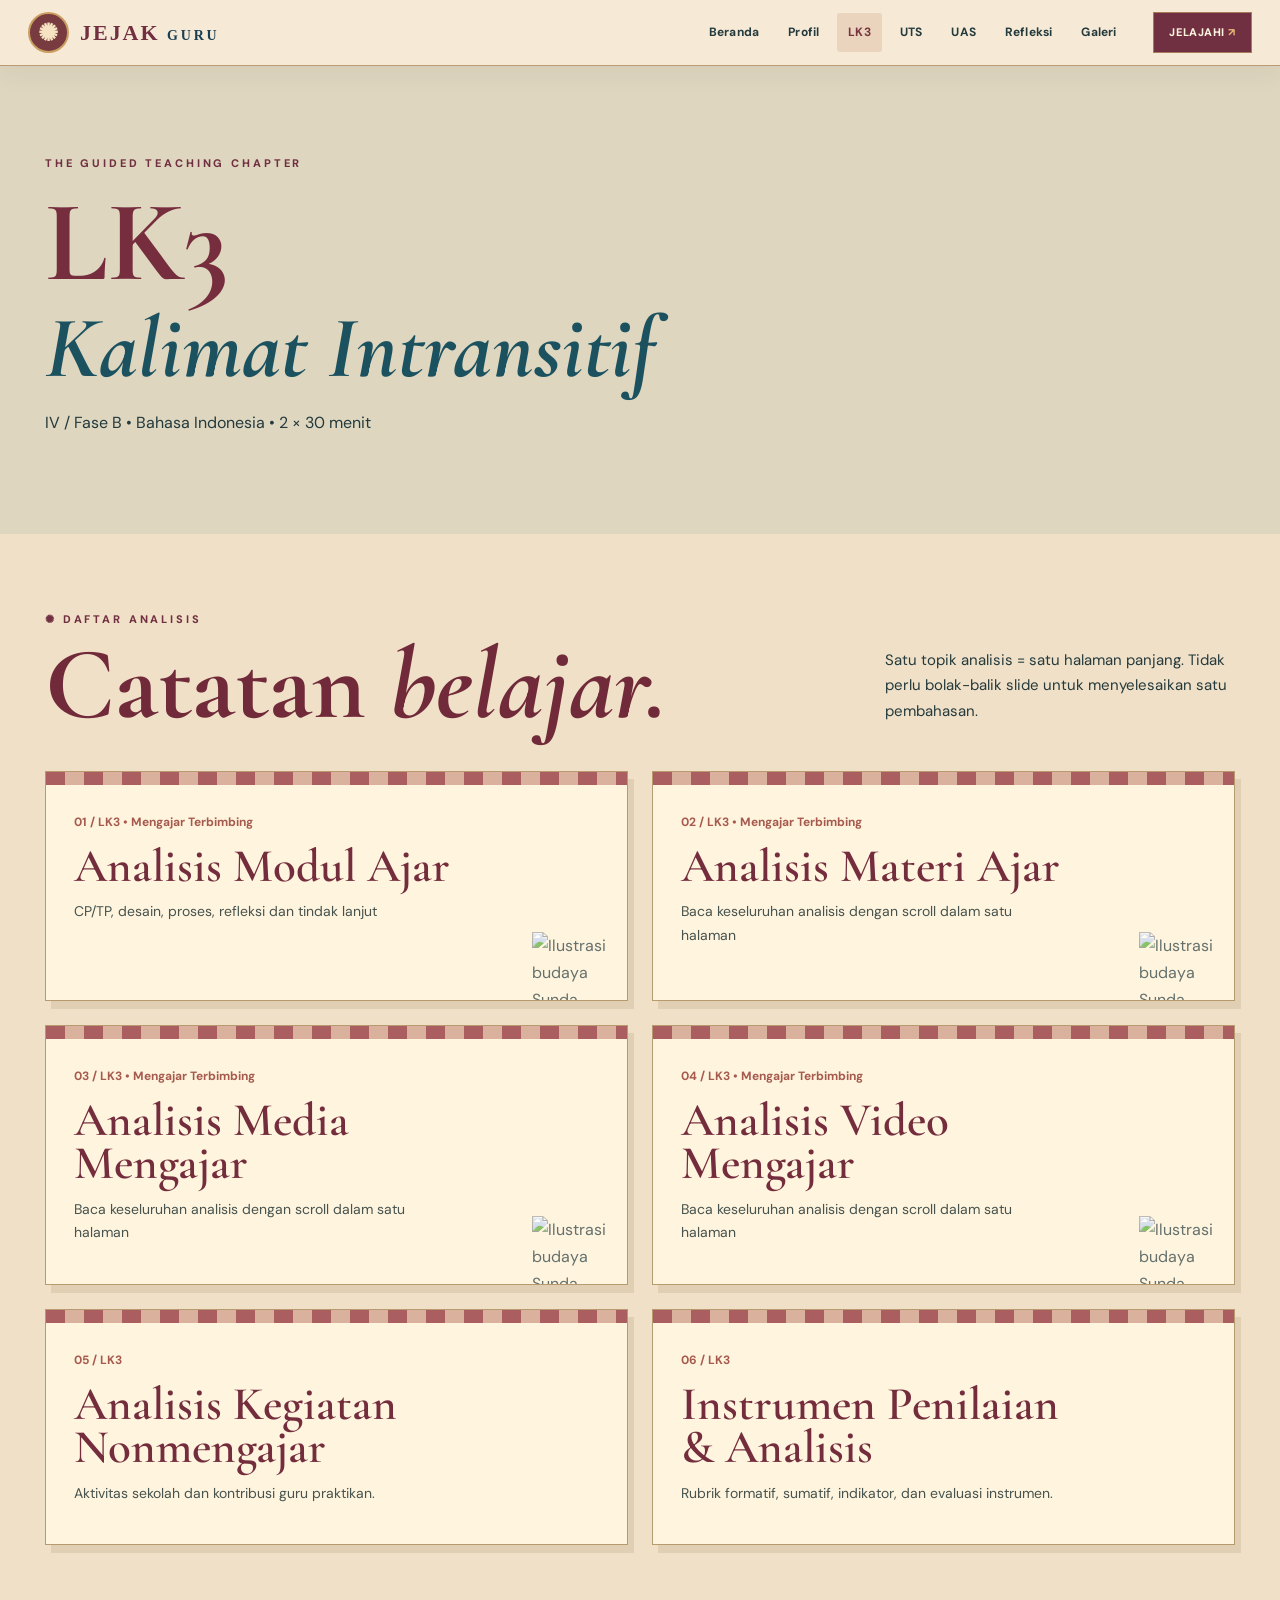
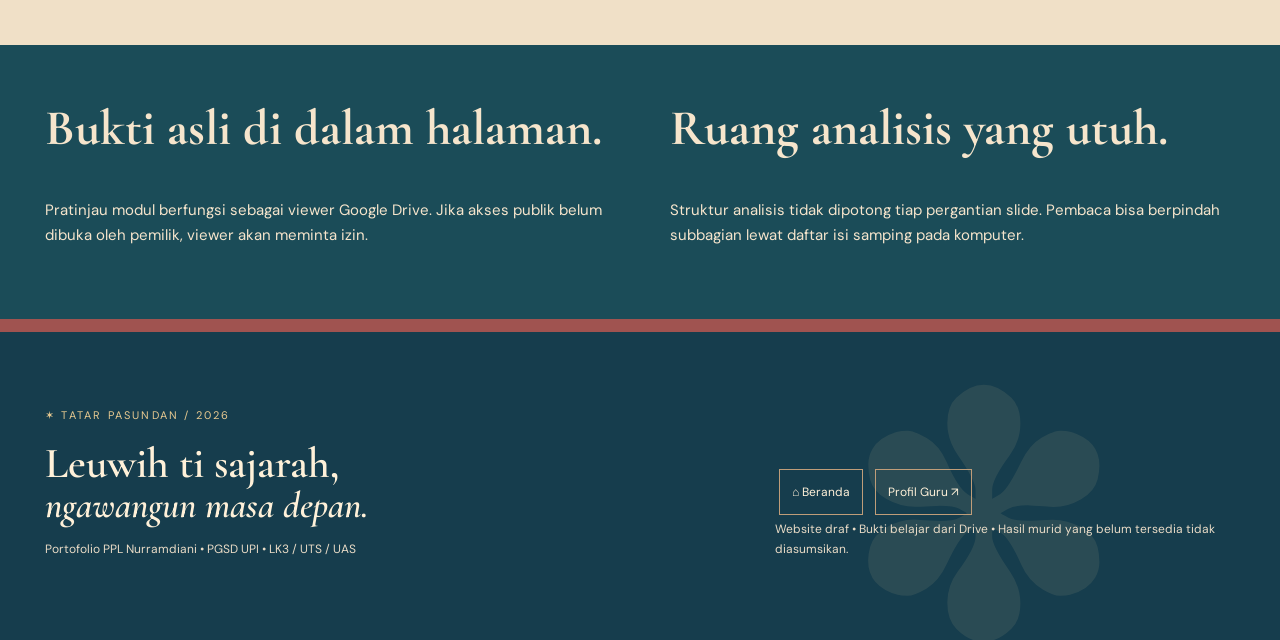
==== commit df3bc0f5: "Add files via upload" ====
--- a/index.html
+++ b/index.html
@@ -1,10 +1 @@
-<!doctype html><html lang="id"><head><meta charset="UTF-8"><meta name="viewport" content="width=device-width, initial-scale=1"><meta name="theme-color" content="#7a3443"><title>Beranda | E-Portofolio Nurramdiani</title><meta name="description" content="Beranda • Portofolio LK3 UTS UAS Nurramdiani"><link rel="stylesheet" href="style.css"></head><body class="theme-base"><header class="masthead"><div class="nav-head"><a class="site-brand" href="index.html"><span class="brand-symbol">✺</span><span>JEJAK <small>GURU</small></span></a><button class="mobile-toggle" type="button" aria-label="Buka menu" aria-expanded="false">☰</button><nav class="top-links" aria-label="Navigasi utama"><a class="on" href="index.html">Beranda</a><a class="" href="profil.html">Profil</a><a class="" href="lk3/index.html">LK3</a><a class="" href="uts/index.html">UTS</a><a class="" href="uas/index.html">UAS</a><a class="" href="refleksi.html">Refleksi</a><a class="" href="galeri.html">Galeri</a></nav><a class="nav-explore" href="index.html#jelajahi">JELAJAHI <span>↗</span></a></div></header><div class="read-progress" id="read-progress"></div><section class="cover" id="home">
-<img class="cv-img cv-mountains" src="assets/c2.webp" alt="Lanskap pegunungan Jawa Barat" loading="lazy" >
-<img class="cv-img cv-cloud" src="assets/c3.webp" alt="Ornamen mega mendung" loading="lazy" >
-<img class="cv-img cv-angklung" src="assets/c5.webp" alt="Angklung tradisional" loading="lazy" >
-<img class="cv-img cv-dancer" src="assets/c4.webp" alt="Penari tradisional Jawa Barat" loading="lazy" >
-<img class="cv-img cv-building" src="assets/c32.webp" alt="Bangunan bersejarah Jawa Barat" loading="lazy" >
-<img class="cv-img cv-flower" src="assets/c21.webp" alt="Bunga dekoratif" loading="lazy" >
-<img class="cv-img cv-kujang" src="assets/c26.webp" alt="Kujang Jawa Barat" loading="lazy" >
-<img class="cv-img cv-batik" src="assets/c6.webp" alt="Ornamen batik tradisional" loading="lazy" >
-<div class="cv-edge">Jawa Barat · Ti Taneuh Pasundan</div><div class="cover-stamp">SENI · TRADISI · MANUSIA · ALAM</div><div class="cover-content"><figure class="cover-portrait"><img class="" src="assets/c20.webp" alt="Foto diri dari portofolio UTS yang diunggah" loading="lazy" ><figcaption>My teaching story</figcaption></figure><div class="cover-copy"><span class="kicker">LEUWIH TI SAJARAH · NGAWANGUN MASA DEPAN</span><h1>PORTOFOLIO<strong>PPG CALON GURU 2026</strong></h1><img class="divider-art" src="assets/c23.webp" alt="" loading="lazy" ><p class="cover-name">Nurramdiani</p><p class="cover-line">2530916 &nbsp; • &nbsp; Pendidikan Guru Sekolah Dasar<br>Universitas Pendidikan Indonesia<br>LK3 Mengajar Terbimbing &nbsp; / &nbsp; UTS &nbsp; / &nbsp; UAS</p><a href="#jelajahi" class="primary-button">MULAI MENJELAJAHI <span>→</span></a></div></div><div class="cover-ribbon">TATAR PASUNDAN ✳ PERJALANAN MENJADI PENDIDIK ✳ 2026/2027</div></section><section class="intro-section"><div class="container"><span class="section-kicker">✽ An evolving teaching journal</span><h2>Dari tanah Pasundan,<br><em>untuk ruang belajar.</em></h2><p class="intro-line">Perjalanan praktik mengajar ini merangkum tiga tahap pembelajaran: LK3 Mengajar Terbimbing, UTS Siklus 1, serta UAS Siklus 2–4. Setiap rancangan, media, asesmen, dan refleksi dibahas dengan bukti dari dokumen asli.</p><a class="primary-button" href="profil.html">MENGENAL CALON GURU ↗</a></div><img class="side-image" src="assets/c33.webp" alt="Ilustrasi tokoh budaya Sunda" loading="lazy" ></section><section class="chapter-board" id="jelajahi"><div class="container"><div class="board-top"><div><span class="section-kicker">✦ MENU UTAMA / CLICK TO EXPLORE</span><h2>Choose your<br><em>chapter.</em></h2></div><p>Setiap bab adalah halaman web sungguhan. Klik untuk membaca analisis panjang, melihat pratinjau modul, dan membuka video mengajar.</p></div><div class="chapter-cards"><a class="chapter-card" href="lk3/index.html"><span class="card-no">CHAPTER 01 / GUIDED</span><h3>LK3<br><em>Terbimbing</em></h3><p>Menelaah perencanaan, materi, media, kegiatan nonmengajar, video, dan instrumen penilaian.</p><img class="" src="assets/c33.webp" alt="Motif tradisional" loading="lazy" ><span class="card-arrow">MASUK LK3 &nbsp; ↗</span></a><a class="chapter-card" href="uts/index.html"><span class="card-no">CHAPTER 02 / INDEPENDENT</span><h3>UTS<br><em>Siklus 1</em></h3><p>Pembelajaran Matematika kelas II, nilai tempat puluhan–satuan dan media konkret.</p><img class="" src="assets/c5.webp" alt="Angklung" loading="lazy" ><span class="card-arrow">MASUK UTS &nbsp; ↗</span></a><a class="chapter-card" href="uas/index.html"><span class="card-no">CHAPTER 03 / REFLECTION</span><h3>UAS<br><em>Siklus 2–4</em></h3><p>Empat Kata Ajaib, teks prosedur, dan pantun. Perkembangan praktik dari siklus ke siklus.</p><img class="" src="assets/c8.webp" alt="Kolase lanskap Jawa Barat" loading="lazy" ><span class="card-arrow">MASUK UAS &nbsp; ↗</span></a></div></div></section><section class="timeline-section"><div class="container"><span class="section-kicker" style="color:#e8bc83">FIVE PRACTICE STORIES</span><h2>Jejak yang bertumbuh</h2><div class="timeline"><a href="lk3/modul.html"><b>01</b><span>LK3 • Mengajar Terbimbing<br><strong>Kalimat Intransitif</strong></span></a><a href="uts/modul.html"><b>02</b><span>UTS • Mandiri Siklus 1<br><strong>Nilai Tempat</strong></span></a><a href="uas/uas2/modul.html"><b>03</b><span>UAS • Siklus 2<br><strong>Empat Kata Ajaib</strong></span></a><a href="uas/uas3/modul.html"><b>04</b><span>UAS • Siklus 3<br><strong>Teks Prosedur</strong></span></a><a href="uas/uas4/modul.html"><b>05</b><span>UAS • Siklus 4<br><strong>Pantun &amp; Budaya</strong></span></a></div></div></section><footer class="site-footer"><div><span class="stamp">✶ TATAR PASUNDAN / 2026</span><h3>Leuwih ti sajarah,<br><em>ngawangun masa depan.</em></h3><p>Portofolio PPL Nurramdiani • PGSD UPI • LK3 / UTS / UAS</p></div><div class="footer-right"><a class="" href="index.html">⌂ Beranda</a> <a class="" href="profil.html">Profil Guru ↗</a><p>Website draf • Bukti belajar dari Drive • Hasil murid yang belum tersedia tidak diasumsikan.</p></div></footer><button id="back-to-top" class="back-top" type="button" aria-label="Kembali ke atas">↑</button><script src="site.js"></script></body></html>+<!doctype html><html lang="id"><head><meta charset="UTF-8"><meta name="viewport" content="width=device-width, initial-scale=1"><meta name="theme-color" content="#7a3443"><title>LK3 • Mengajar Terbimbing | E-Portofolio Nurramdiani</title><meta name="description" content="LK3 • Mengajar Terbimbing • Portofolio LK3 UTS UAS Nurramdiani"><link rel="stylesheet" href="../style.css"></head><body class="theme-teal"><header class="masthead"><div class="nav-head"><a class="site-brand" href="../index.html"><span class="brand-symbol">✺</span><span>JEJAK <small>GURU</small></span></a><button class="mobile-toggle" type="button" aria-label="Buka menu" aria-expanded="false">☰</button><nav class="top-links" aria-label="Navigasi utama"><a class="" href="../index.html">Beranda</a><a class="" href="../profil.html">Profil</a><a class="on" href="index.html">LK3</a><a class="" href="../uts/index.html">UTS</a><a class="" href="../uas/index.html">UAS</a><a class="" href="../refleksi.html">Refleksi</a><a class="" href="../galeri.html">Galeri</a></nav><a class="nav-explore" href="../index.html#jelajahi">JELAJAHI <span>↗</span></a></div></header><div class="read-progress" id="read-progress"></div><section class="overview-hero"><img class="overview-cloud" src="../assets/c11.webp" alt="Ilustrasi budaya Sunda" loading="lazy" ><div class="container"><span class="section-kicker">The guided teaching chapter</span><h1>LK3<br><em>Kalimat Intransitif</em></h1><p>IV / Fase B • Bahasa Indonesia • 2 × 30 menit</p></div></section><section class="overview-menu"><div class="container"><div class="board-top"><div><span class="section-kicker">✺ DAFTAR ANALISIS</span><h2>Catatan <em>belajar.</em></h2></div><p>Satu topik analisis = satu halaman panjang. Tidak perlu bolak-balik slide untuk menyelesaikan satu pembahasan.</p></div><div class="menu-grid"><a class="menu-tile" href="modul.html"><span class="tile-n">01 / LK3 • Mengajar Terbimbing</span><h3>Analisis Modul Ajar</h3><p>CP/TP, desain, proses, refleksi dan tindak lanjut</p><img class="" src="../assets/c3.webp" alt="Ilustrasi budaya Sunda" loading="lazy" ></a><a class="menu-tile" href="materi.html"><span class="tile-n">02 / LK3 • Mengajar Terbimbing</span><h3>Analisis Materi Ajar</h3><p>Baca keseluruhan analisis dengan scroll dalam satu halaman</p><img class="" src="../assets/c21.webp" alt="Ilustrasi budaya Sunda" loading="lazy" ></a><a class="menu-tile" href="media.html"><span class="tile-n">03 / LK3 • Mengajar Terbimbing</span><h3>Analisis Media Mengajar</h3><p>Baca keseluruhan analisis dengan scroll dalam satu halaman</p><img class="" src="../assets/c5.webp" alt="Ilustrasi budaya Sunda" loading="lazy" ></a><a class="menu-tile" href="video.html"><span class="tile-n">04 / LK3 • Mengajar Terbimbing</span><h3>Analisis Video Mengajar</h3><p>Baca keseluruhan analisis dengan scroll dalam satu halaman</p><img class="" src="../assets/c4.webp" alt="Ilustrasi budaya Sunda" loading="lazy" ></a><a class="menu-tile" href="nonmengajar.html"><span class="tile-n">05 / LK3</span><h3>Analisis Kegiatan Nonmengajar</h3><p>Aktivitas sekolah dan kontribusi guru praktikan.</p></a><a class="menu-tile" href="instrumen.html"><span class="tile-n">06 / LK3</span><h3>Instrumen Penilaian & Analisis</h3><p>Rubrik formatif, sumatif, indikator, dan evaluasi instrumen.</p></a></div></div></section><section class="overview-explainer"><div class="container"><div><h2>Bukti asli di dalam halaman.</h2><p>Pratinjau modul berfungsi sebagai viewer Google Drive. Jika akses publik belum dibuka oleh pemilik, viewer akan meminta izin.</p></div><div><h2>Ruang analisis yang utuh.</h2><p>Struktur analisis tidak dipotong tiap pergantian slide. Pembaca bisa berpindah subbagian lewat daftar isi samping pada komputer.</p></div></div></section><footer class="site-footer"><div><span class="stamp">✶ TATAR PASUNDAN / 2026</span><h3>Leuwih ti sajarah,<br><em>ngawangun masa depan.</em></h3><p>Portofolio PPL Nurramdiani • PGSD UPI • LK3 / UTS / UAS</p></div><div class="footer-right"><a class="" href="../index.html">⌂ Beranda</a> <a class="" href="../profil.html">Profil Guru ↗</a><p>Website draf • Bukti belajar dari Drive • Hasil murid yang belum tersedia tidak diasumsikan.</p></div></footer><button id="back-to-top" class="back-top" type="button" aria-label="Kembali ke atas">↑</button><script src="../site.js"></script></body></html>
